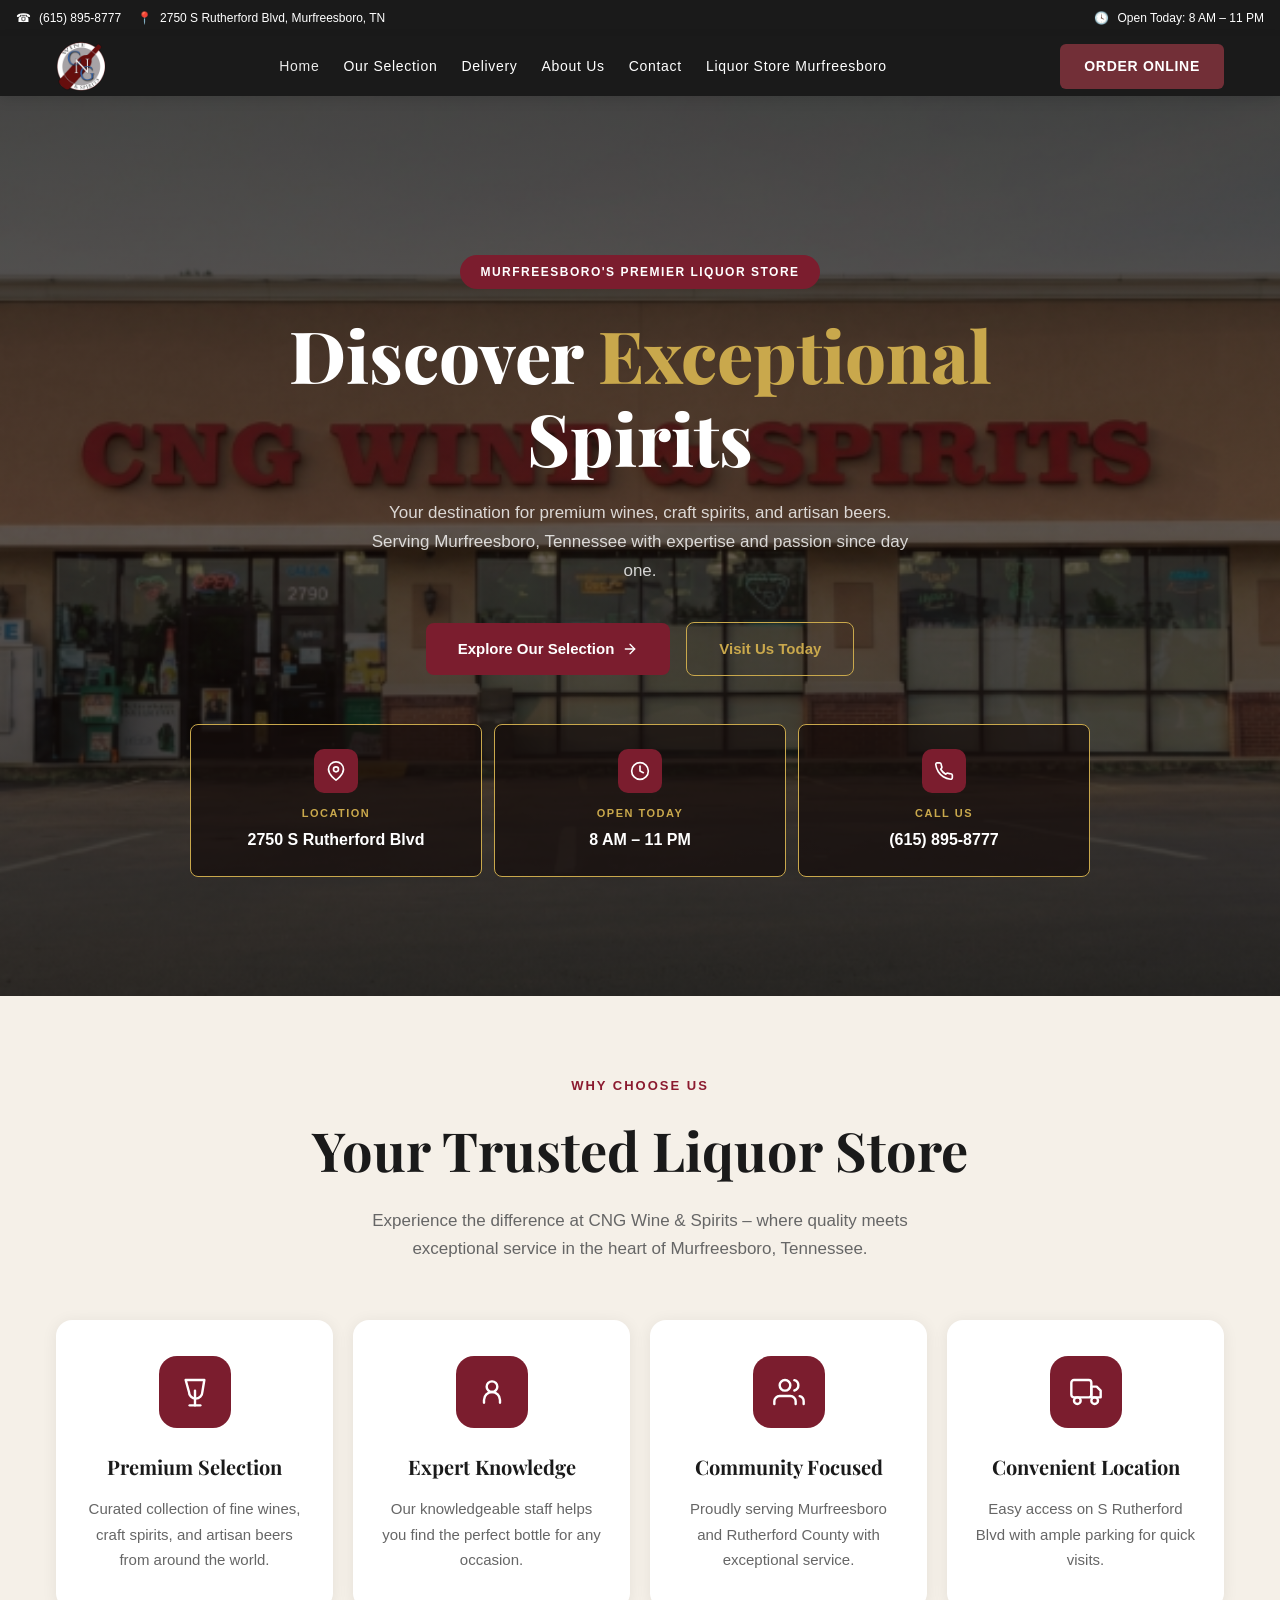
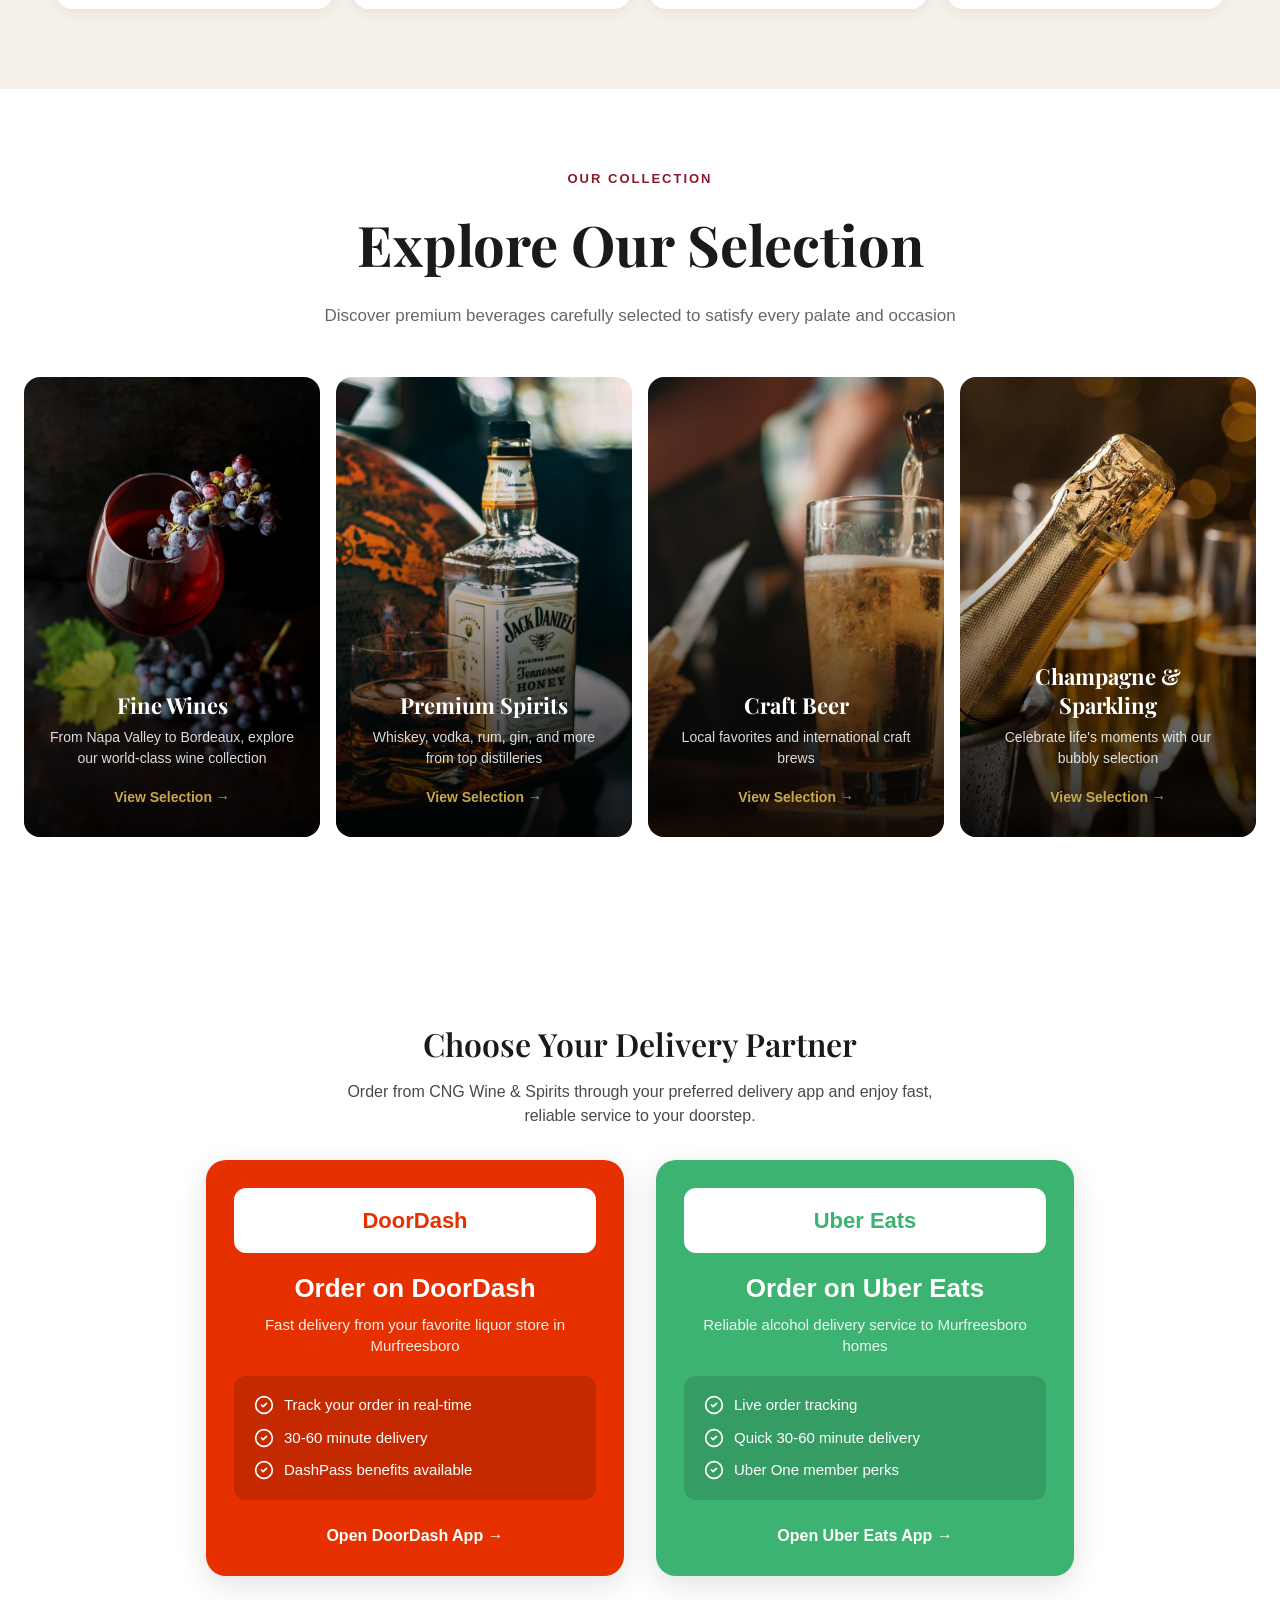
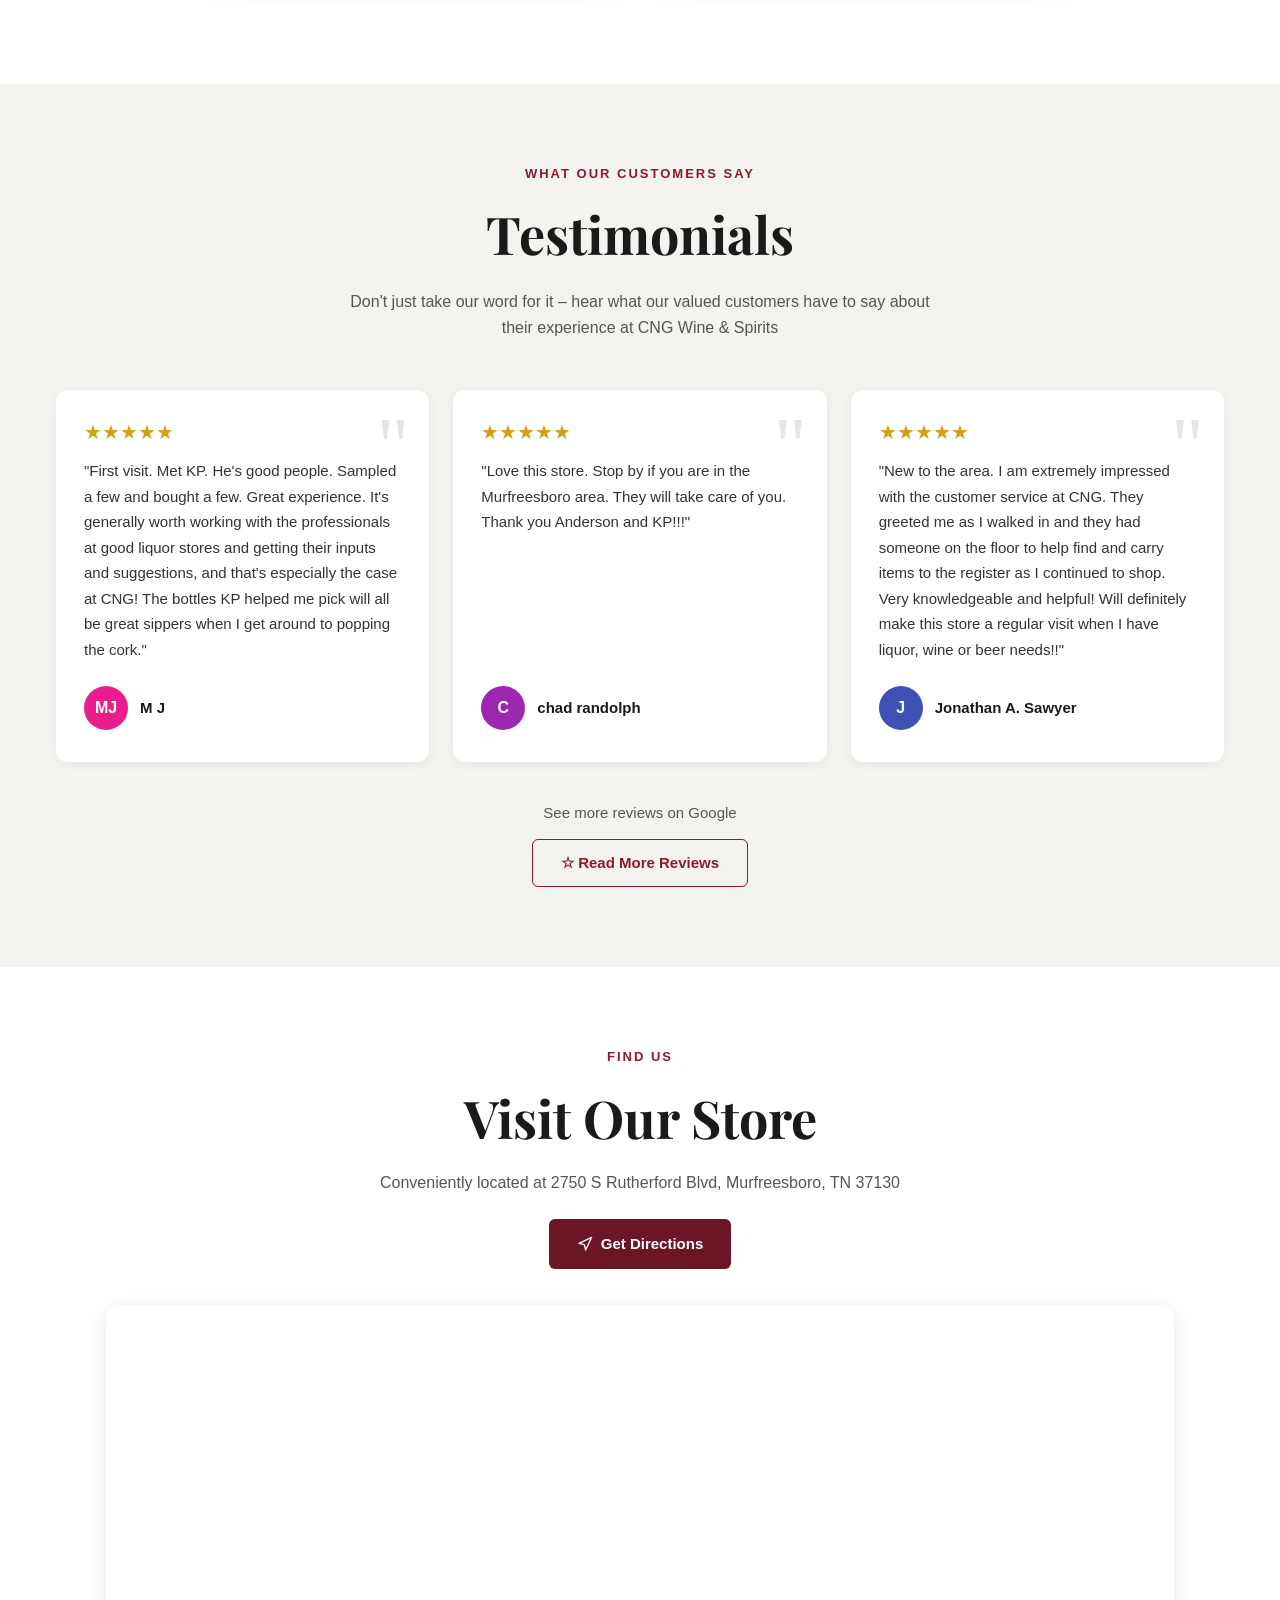
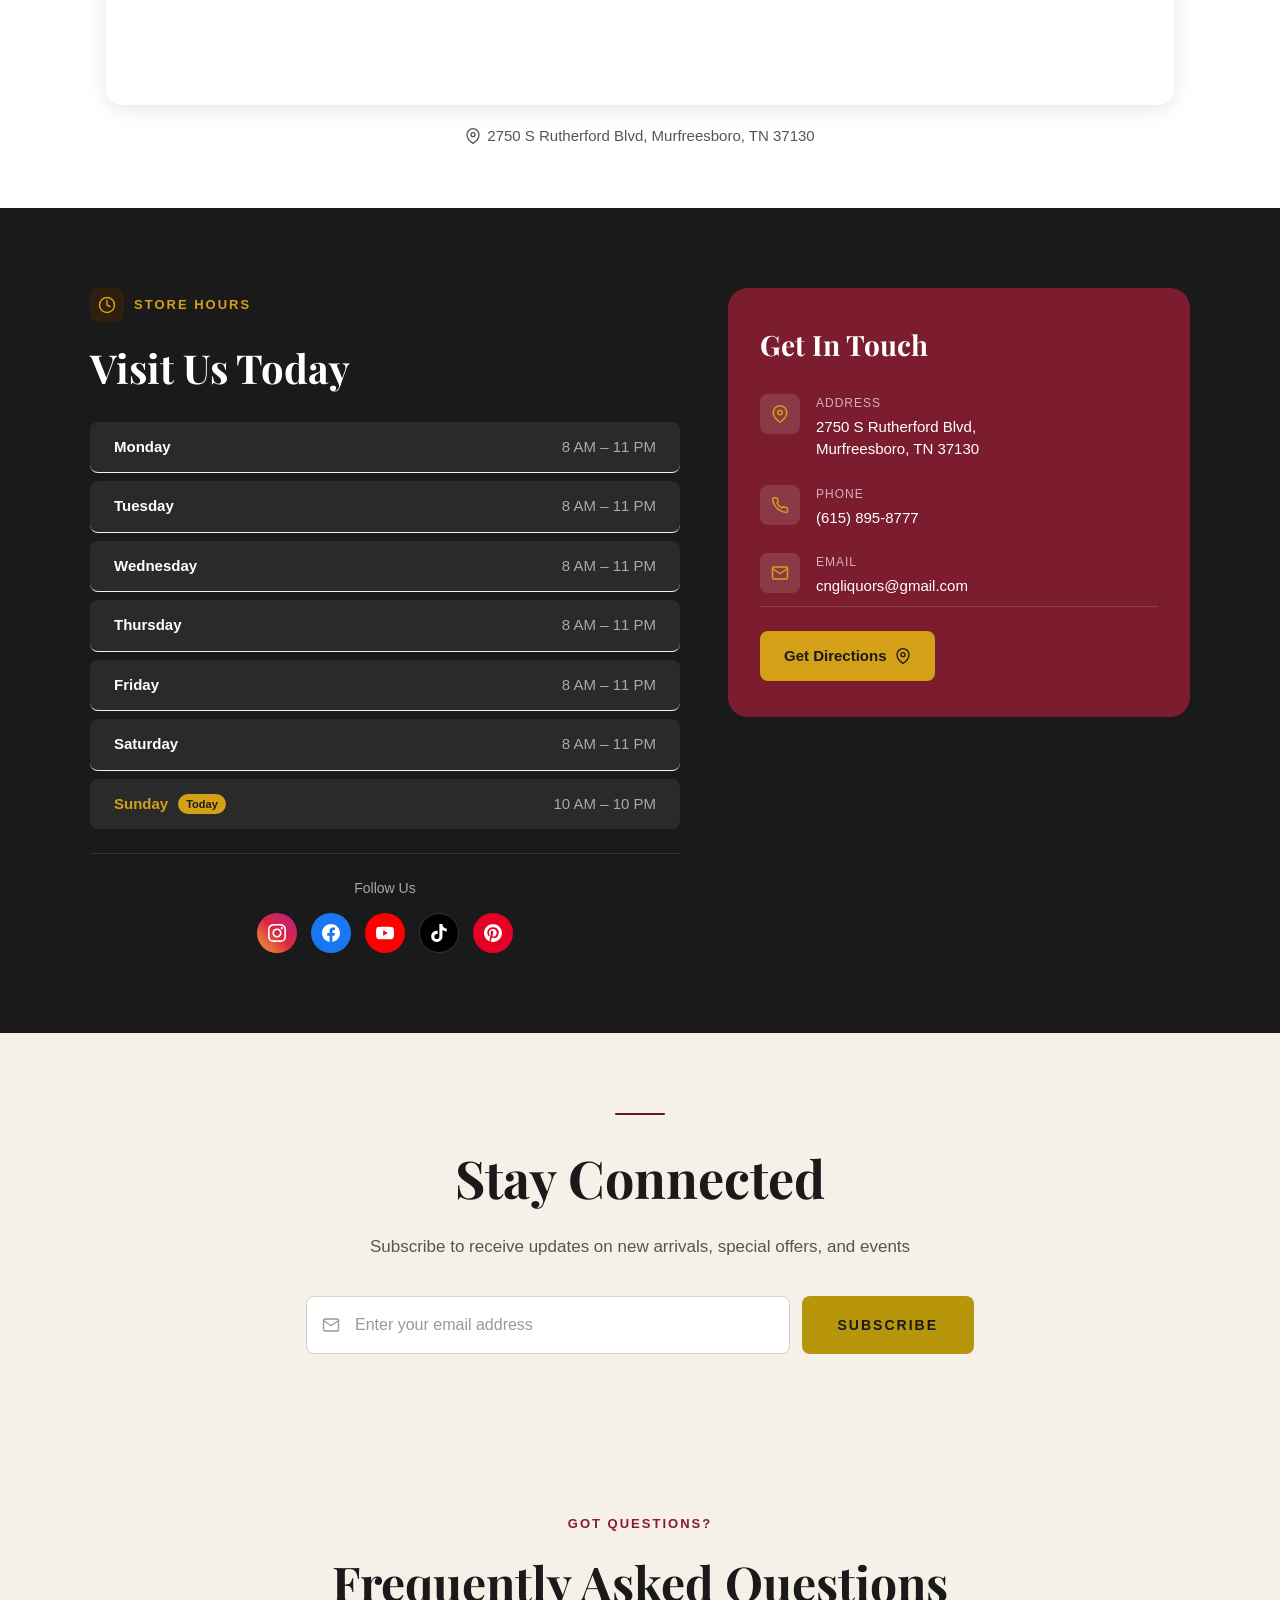
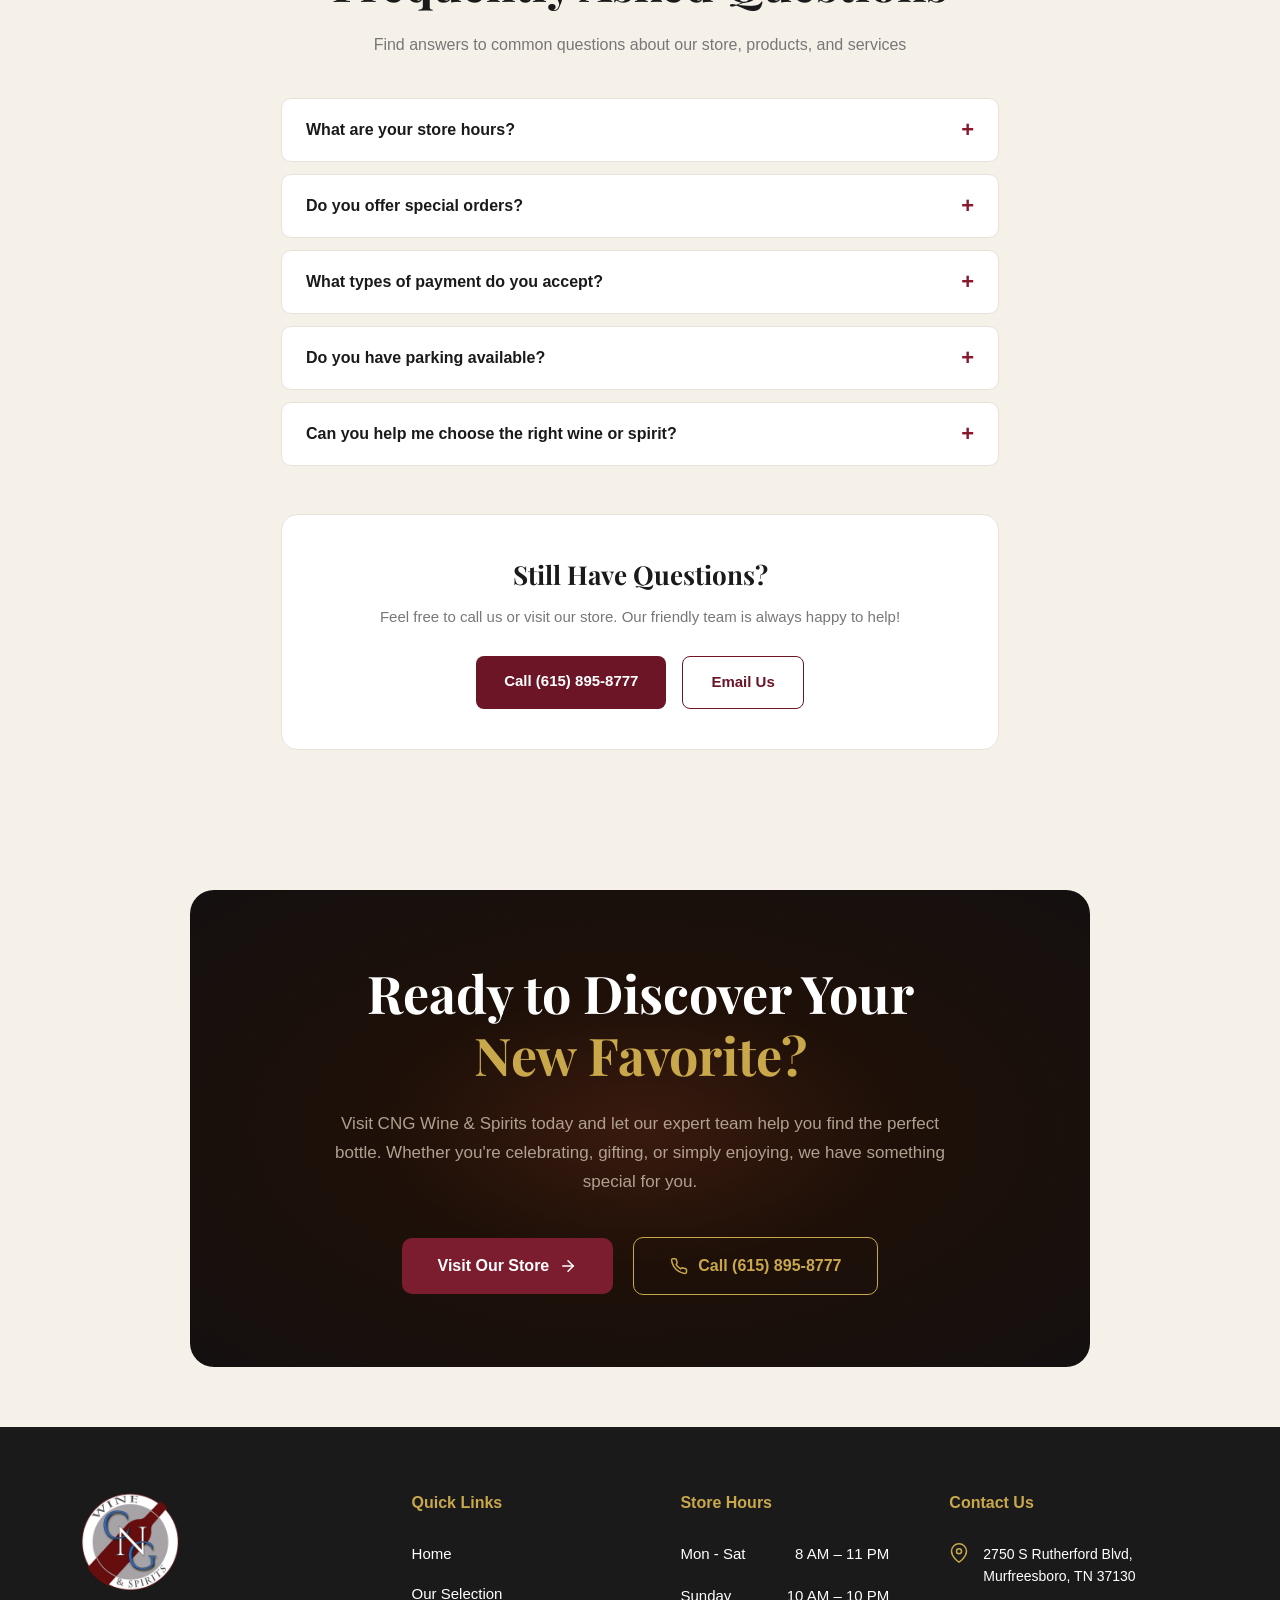
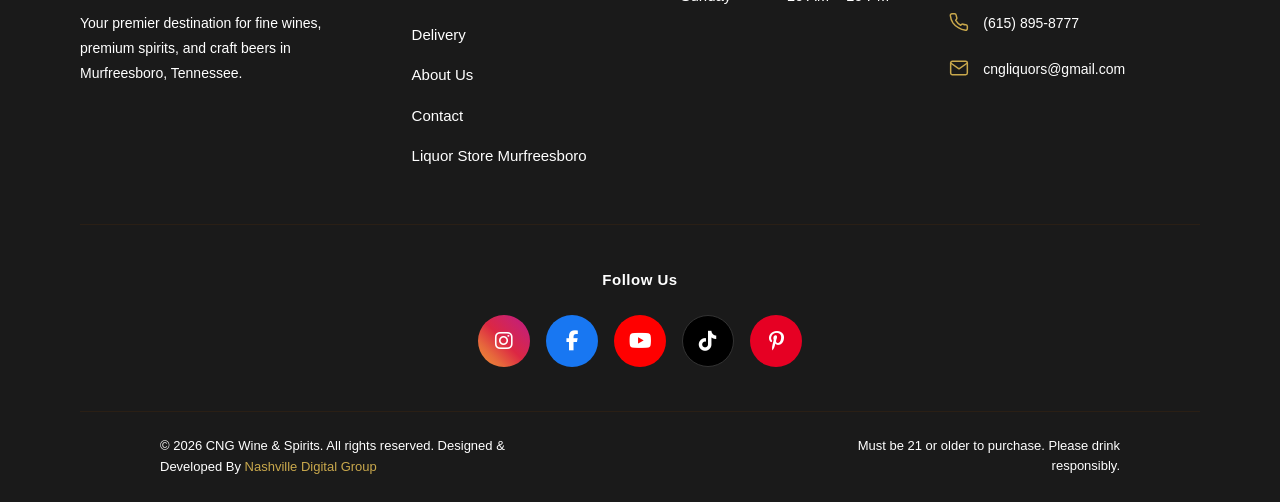
==== index.html @ b2764d5e "Initial commit: CNG Wine & Spirits website Made-with: Cursor" ====
<!DOCTYPE html>
<html lang="en">
<head>
  <meta charset="UTF-8">
  <meta name="viewport" content="width=device-width, initial-scale=1.0">
  <title>CNG Wine & Spirits | Liquor Store Murfreesboro, TN</title>
  <meta name="description" content="CNG Wine & Spirits — Murfreesboro's trusted liquor store. Discover fine wines, craft beers, and premium spirits. DoorDash & Uber Eats delivery. Visit us at 2750 S Rutherford Blvd.">
  <link rel="stylesheet" href="css/style.css">
  <link rel="icon" type="image/svg+xml" href="images/cnglogo.svg">
  <link rel="preconnect" href="https://fonts.googleapis.com">
  <link rel="preconnect" href="https://fonts.gstatic.com" crossorigin>
  <link href="https://fonts.googleapis.com/css2?family=Playfair+Display:wght@600;700&display=swap" rel="stylesheet">
  <link rel="stylesheet" href="https://cdnjs.cloudflare.com/ajax/libs/font-awesome/6.5.0/css/all.min.css"/>
</head>
<body>

  <!-- Top Bar -->
  <div class="top-bar">
    <div class="top-bar__left">
      <a href="tel:+16158958777" class="top-bar__contact">
        <span aria-hidden="true">&#9742;</span>
        <span>(615) 895-8777</span>
      </a>
      <a href="https://www.google.com/maps/dir//2750+S+Rutherford+Blvd,+Murfreesboro,+TN+37130" target="_blank" rel="noopener noreferrer" class="top-bar__contact">
        <span aria-hidden="true">&#128205;</span>
        <span>2750 S Rutherford Blvd, Murfreesboro, TN</span>
      </a>
    </div>
    <div class="top-bar__right">
      <span class="top-bar__hours"><span aria-hidden="true">&#128339;</span> Open Today: 8 AM – 11 PM</span>
    </div>
  </div>

  <!-- Header -->
  <header class="header">
    <div class="header__inner">
      <a href="index.html" class="header__logo">
        <img src="images/cnglogo.svg" alt="CNG Liquors" width="120" height="40">
      </a>

      <nav class="nav" aria-label="Main navigation">
        <a href="index.html" class="nav__link nav__link--active">Home</a>
        <a href="selection.html" class="nav__link">Our Selection</a>
        <a href="delivery.html" class="nav__link">Delivery</a>
        <a href="about.html" class="nav__link">About Us</a>
        <a href="contact.html" class="nav__link">Contact</a>
        <a href="liquor-store-murfreesboro.html" class="nav__link">Liquor Store Murfreesboro</a>
      </nav>

      <div class="header__actions">
        <a href="delivery.html" class="btn btn--primary">Order Online</a>
      </div>

      <button type="button" id="hamburger" class="hamburger" aria-controls="mobile-nav" aria-expanded="false" aria-label="Toggle navigation menu">
        <span class="hamburger__line"></span>
        <span class="hamburger__line"></span>
        <span class="hamburger__line"></span>
      </button>
    </div>

    <nav id="mobile-nav" class="mobile-nav" aria-label="Mobile navigation">
      <div class="nav">
        <a href="index.html" class="nav__link">Home</a>
        <a href="selection.html" class="nav__link">Our Selection</a>
        <a href="delivery.html" class="nav__link">Delivery</a>
        <a href="about.html" class="nav__link">About Us</a>
        <a href="contact.html" class="nav__link">Contact</a>
        <a href="liquor-store-murfreesboro.html" class="nav__link">Liquor Store Murfreesboro</a>
      </div>
      <div class="header__actions">
        <a href="delivery.html" class="btn btn--primary">Order Online</a>
      </div>
    </nav>
  </header>

  <main>
    <!-- Hero -->
    <section class="hero">
      <div class="hero-bg" aria-hidden="true"></div>
      <div class="hero-overlay" aria-hidden="true"></div>
      <div class="hero-inner">
        <div class="hero-content">
          <p class="hero-badge">MURFREESBORO'S PREMIER LIQUOR STORE</p>
          <h1 class="hero-title">Discover <span class="gold-text">Exceptional</span><br>Spirits</h1>
          <p class="hero-desc">Your destination for premium wines, craft spirits, and artisan beers. Serving Murfreesboro, Tennessee with expertise and passion since day one.</p>
          <div class="hero-btns">
            <a href="selection.html" class="hero-btn hero-btn--filled">
              <span>Explore Our Selection</span>
              <svg xmlns="http://www.w3.org/2000/svg" width="16" height="16" viewBox="0 0 24 24" fill="none" stroke="white" stroke-width="2" stroke-linecap="round" stroke-linejoin="round" aria-hidden="true"><line x1="5" y1="12" x2="19" y2="12"/><polyline points="12 5 19 12 12 19"/></svg>
            </a>
            <a href="#location" class="hero-btn hero-btn--outline">Visit Us Today</a>
          </div>
        </div>
        <div class="hero-cards">
          <a href="https://www.google.com/maps/dir//2750+S+Rutherford+Blvd,+Murfreesboro,+TN+37130" target="_blank" rel="noopener noreferrer" class="hero-card">
            <span class="hero-card-icon">
              <svg xmlns="http://www.w3.org/2000/svg" width="20" height="20" viewBox="0 0 24 24" fill="none" stroke="white" stroke-width="2" stroke-linecap="round" stroke-linejoin="round" aria-hidden="true"><path d="M21 10c0 7-9 13-9 13s-9-6-9-13a9 9 0 0 1 18 0z"/><circle cx="12" cy="10" r="3"/></svg>
            </span>
            <span class="hero-card-label">LOCATION</span>
            <span class="hero-card-value">2750 S Rutherford Blvd</span>
          </a>
          <div class="hero-card">
            <span class="hero-card-icon">
              <svg xmlns="http://www.w3.org/2000/svg" width="20" height="20" viewBox="0 0 24 24" fill="none" stroke="white" stroke-width="2" stroke-linecap="round" stroke-linejoin="round" aria-hidden="true"><circle cx="12" cy="12" r="10"/><polyline points="12 6 12 12 16 14"/></svg>
            </span>
            <span class="hero-card-label">OPEN TODAY</span>
            <span class="hero-card-value">8 AM – 11 PM</span>
          </div>
          <a href="tel:+16158958777" class="hero-card">
            <span class="hero-card-icon">
              <svg xmlns="http://www.w3.org/2000/svg" width="20" height="20" viewBox="0 0 24 24" fill="none" stroke="white" stroke-width="2" stroke-linecap="round" stroke-linejoin="round" aria-hidden="true"><path d="M22 16.92v3a2 2 0 0 1-2.18 2 19.79 19.79 0 0 1-8.63-3.07 19.5 19.5 0 0 1-6-6 19.79 19.79 0 0 1-3.07-8.67A2 2 0 0 1 3.6 2.18h3a2 2 0 0 1 2 1.72c.13.96.36 1.9.7 2.81a2 2 0 0 1-.45 2.11L8.09 9.91a16 16 0 0 0 6 6l.81-.81a2 2 0 0 1 2.11-.45c.91.34 1.85.57 2.81.7A2 2 0 0 1 22 16.92z"/></svg>
            </span>
            <span class="hero-card-label">CALL US</span>
            <span class="hero-card-value">(615) 895-8777</span>
          </a>
        </div>
      </div>
    </section>

    <!-- Why Choose Us -->
    <section class="why-choose-section">
      <div class="why-choose-section__inner">
        <p class="why-choose-section__eyebrow">WHY CHOOSE US</p>
        <h2 class="why-choose-section__title">Your Trusted Liquor Store</h2>
        <p class="why-choose-section__desc">Experience the difference at CNG Wine &amp; Spirits – where quality meets exceptional service in the heart of Murfreesboro, Tennessee.</p>
        <div class="why-choose-cards">
          <div class="why-choose-card">
            <span class="why-choose-card__icon">
              <svg xmlns="http://www.w3.org/2000/svg" width="32" height="32" viewBox="0 0 24 24" fill="none" stroke="white" stroke-width="1.8" stroke-linecap="round" stroke-linejoin="round" aria-hidden="true"><path d="M8 22h8"/><path d="M12 11v11"/><path d="M5 3h14l-1.5 9a5 5 0 0 1-10 0L5 3z"/></svg>
            </span>
            <h3 class="why-choose-card__title">Premium Selection</h3>
            <p class="why-choose-card__text">Curated collection of fine wines, craft spirits, and artisan beers from around the world.</p>
          </div>
          <div class="why-choose-card">
            <span class="why-choose-card__icon">
              <svg xmlns="http://www.w3.org/2000/svg" width="32" height="32" viewBox="0 0 24 24" fill="none" stroke="white" stroke-width="1.8" stroke-linecap="round" stroke-linejoin="round" aria-hidden="true"><circle cx="12" cy="8" r="4"/><path d="M6 20v-2a6 6 0 0 1 12 0v2"/></svg>
            </span>
            <h3 class="why-choose-card__title">Expert Knowledge</h3>
            <p class="why-choose-card__text">Our knowledgeable staff helps you find the perfect bottle for any occasion.</p>
          </div>
          <div class="why-choose-card">
            <span class="why-choose-card__icon">
              <svg xmlns="http://www.w3.org/2000/svg" width="32" height="32" viewBox="0 0 24 24" fill="none" stroke="white" stroke-width="1.8" stroke-linecap="round" stroke-linejoin="round" aria-hidden="true"><path d="M17 21v-2a4 4 0 0 0-4-4H5a4 4 0 0 0-4 4v2"/><circle cx="9" cy="7" r="4"/><path d="M23 21v-2a4 4 0 0 0-3-3.87"/><path d="M16 3.13a4 4 0 0 1 0 7.75"/></svg>
            </span>
            <h3 class="why-choose-card__title">Community Focused</h3>
            <p class="why-choose-card__text">Proudly serving Murfreesboro and Rutherford County with exceptional service.</p>
          </div>
          <div class="why-choose-card">
            <span class="why-choose-card__icon">
              <svg xmlns="http://www.w3.org/2000/svg" width="32" height="32" viewBox="0 0 24 24" fill="none" stroke="white" stroke-width="1.8" stroke-linecap="round" stroke-linejoin="round" aria-hidden="true"><rect x="1" y="3" width="15" height="13" rx="2"/><path d="M16 8h4l3 3v5h-7V8z"/><circle cx="5.5" cy="18.5" r="2.5"/><circle cx="18.5" cy="18.5" r="2.5"/></svg>
            </span>
            <h3 class="why-choose-card__title">Convenient Location</h3>
            <p class="why-choose-card__text">Easy access on S Rutherford Blvd with ample parking for quick visits.</p>
          </div>
        </div>
      </div>
    </section>

    <!-- Explore Our Selection -->
    <section class="collection-section">
      <div class="collection-section__inner">
        <p class="collection-section__eyebrow">OUR COLLECTION</p>
        <h2 class="collection-section__title">Explore Our Selection</h2>
        <p class="collection-section__desc">Discover premium beverages carefully selected to satisfy every palate and occasion</p>
        <div class="collection-grid">
          <a href="selection.html#wines" class="collection-card">
            <img src="image/wine-glass.jpg" alt="Fine Wines" width="600" height="460">
            <div class="collection-card__overlay"></div>
            <div class="collection-card__content">
              <h3 class="collection-card__title">Fine Wines</h3>
              <p class="collection-card__desc">From Napa Valley to Bordeaux, explore our world-class wine collection</p>
              <span class="collection-card__view-link">View Selection &rarr;</span>
            </div>
          </a>
          <a href="selection.html#spirits" class="collection-card">
            <img src="image/jd-tn-honey-bottle.jpg" alt="Premium Spirits" width="600" height="460">
            <div class="collection-card__overlay"></div>
            <div class="collection-card__content">
              <h3 class="collection-card__title">Premium Spirits</h3>
              <p class="collection-card__desc">Whiskey, vodka, rum, gin, and more from top distilleries</p>
              <span class="collection-card__view-link">View Selection &rarr;</span>
            </div>
          </a>
          <a href="selection.html#beers" class="collection-card">
            <img src="image/beer-glass.jpg" alt="Craft Beer" width="600" height="460">
            <div class="collection-card__overlay"></div>
            <div class="collection-card__content">
              <h3 class="collection-card__title">Craft Beer</h3>
              <p class="collection-card__desc">Local favorites and international craft brews</p>
              <span class="collection-card__view-link">View Selection &rarr;</span>
            </div>
          </a>
          <a href="selection.html#champagne" class="collection-card">
            <img src="image/Champange.png" alt="Champagne &amp; Sparkling" width="600" height="460">
            <div class="collection-card__overlay"></div>
            <div class="collection-card__content">
              <h3 class="collection-card__title">Champagne &amp; Sparkling</h3>
              <p class="collection-card__desc">Celebrate life's moments with our bubbly selection</p>
              <span class="collection-card__view-link">View Selection &rarr;</span>
            </div>
          </a>
        </div>
      </div>
    </section>

    <!-- Delivery: DoorDash + Uber Eats -->
    <section class="section section--white delivery-section">
      <div class="container text-center">
        <h2 class="section__title section__title--serif">Choose Your Delivery Partner</h2>
        <p class="section__intro">Order from CNG Wine &amp; Spirits through your preferred delivery app and enjoy fast, reliable service to your doorstep.</p>
        <div class="delivery-cards">
          <a href="https://www.doordash.com/en/convenience/store/cng-wine-%26-spirits-murfreesboro-2517144/?srsltid=AfmBOoox9ZN9lXNizvsnMre6B5M9URBWcrWl2oug4VZfDkiN8afxcBCJ" target="_blank" rel="noopener noreferrer" class="delivery-card delivery-card--doordash">
            <div class="delivery-card__logo-box">DoorDash</div>
            <h3 class="delivery-card__heading">Order on DoorDash</h3>
            <p class="delivery-card__description">Fast delivery from your favorite liquor store in Murfreesboro</p>
            <div class="delivery-card__features">
              <ul class="delivery-card__features-list">
                <li>
                  <svg class="delivery-card__check" xmlns="http://www.w3.org/2000/svg" width="20" height="20" viewBox="0 0 24 24" fill="none" stroke="white" stroke-width="2" stroke-linecap="round" stroke-linejoin="round" aria-hidden="true"><circle cx="12" cy="12" r="10"/><polyline points="9 12 11 14 15 10"/></svg>
                  <span>Track your order in real-time</span>
                </li>
                <li>
                  <svg class="delivery-card__check" xmlns="http://www.w3.org/2000/svg" width="20" height="20" viewBox="0 0 24 24" fill="none" stroke="white" stroke-width="2" stroke-linecap="round" stroke-linejoin="round" aria-hidden="true"><circle cx="12" cy="12" r="10"/><polyline points="9 12 11 14 15 10"/></svg>
                  <span>30-60 minute delivery</span>
                </li>
                <li>
                  <svg class="delivery-card__check" xmlns="http://www.w3.org/2000/svg" width="20" height="20" viewBox="0 0 24 24" fill="none" stroke="white" stroke-width="2" stroke-linecap="round" stroke-linejoin="round" aria-hidden="true"><circle cx="12" cy="12" r="10"/><polyline points="9 12 11 14 15 10"/></svg>
                  <span>DashPass benefits available</span>
                </li>
              </ul>
            </div>
            <span class="delivery-card__cta">Open DoorDash App &rarr;</span>
          </a>
          <a href="https://www.ubereats.com/store/cng-wine-%26-spirits/wZSMW6AQVoip9eW1_Kujyw?diningMode=DELIVERY&pl=[base64]" target="_blank" rel="noopener noreferrer" class="delivery-card delivery-card--ubereats">
            <div class="delivery-card__logo-box">Uber Eats</div>
            <h3 class="delivery-card__heading">Order on Uber Eats</h3>
            <p class="delivery-card__description">Reliable alcohol delivery service to Murfreesboro homes</p>
            <div class="delivery-card__features">
              <ul class="delivery-card__features-list">
                <li>
                  <svg class="delivery-card__check" xmlns="http://www.w3.org/2000/svg" width="20" height="20" viewBox="0 0 24 24" fill="none" stroke="white" stroke-width="2" stroke-linecap="round" stroke-linejoin="round" aria-hidden="true"><circle cx="12" cy="12" r="10"/><polyline points="9 12 11 14 15 10"/></svg>
                  <span>Live order tracking</span>
                </li>
                <li>
                  <svg class="delivery-card__check" xmlns="http://www.w3.org/2000/svg" width="20" height="20" viewBox="0 0 24 24" fill="none" stroke="white" stroke-width="2" stroke-linecap="round" stroke-linejoin="round" aria-hidden="true"><circle cx="12" cy="12" r="10"/><polyline points="9 12 11 14 15 10"/></svg>
                  <span>Quick 30-60 minute delivery</span>
                </li>
                <li>
                  <svg class="delivery-card__check" xmlns="http://www.w3.org/2000/svg" width="20" height="20" viewBox="0 0 24 24" fill="none" stroke="white" stroke-width="2" stroke-linecap="round" stroke-linejoin="round" aria-hidden="true"><circle cx="12" cy="12" r="10"/><polyline points="9 12 11 14 15 10"/></svg>
                  <span>Uber One member perks</span>
                </li>
              </ul>
            </div>
            <span class="delivery-card__cta">Open Uber Eats App &rarr;</span>
          </a>
        </div>
      </div>
    </section>

    <!-- Testimonials -->
    <section class="testimonials-section">
      <div class="testimonials-section__inner">
        <p class="testimonials-section__eyebrow">WHAT OUR CUSTOMERS SAY</p>
        <h2 class="testimonials-section__title">Testimonials</h2>
        <p class="testimonials-section__subheading">Don't just take our word for it – hear what our valued customers have to say about their experience at CNG Wine &amp; Spirits</p>
        <div class="testimonials-grid">
          <article class="testimonial-card">
            <div class="testimonial-card__stars" aria-label="5 stars">★★★★★</div>
            <span class="testimonial-card__quote-mark" aria-hidden="true">"</span>
            <p class="testimonial-card__quote">"First visit. Met KP. He's good people. Sampled a few and bought a few. Great experience. It's generally worth working with the professionals at good liquor stores and getting their inputs and suggestions, and that's especially the case at CNG! The bottles KP helped me pick will all be great sippers when I get around to popping the cork."</p>
            <div class="testimonial-card__author">
              <div class="testimonial-card__avatar testimonial-card__avatar--pink" aria-hidden="true">MJ</div>
              <span class="testimonial-card__name">M J</span>
            </div>
          </article>
          <article class="testimonial-card">
            <div class="testimonial-card__stars" aria-label="5 stars">★★★★★</div>
            <span class="testimonial-card__quote-mark" aria-hidden="true">"</span>
            <p class="testimonial-card__quote">"Love this store. Stop by if you are in the Murfreesboro area. They will take care of you. Thank you Anderson and KP!!!"</p>
            <div class="testimonial-card__author">
              <div class="testimonial-card__avatar testimonial-card__avatar--purple" aria-hidden="true">C</div>
              <span class="testimonial-card__name">chad randolph</span>
            </div>
          </article>
          <article class="testimonial-card">
            <div class="testimonial-card__stars" aria-label="5 stars">★★★★★</div>
            <span class="testimonial-card__quote-mark" aria-hidden="true">"</span>
            <p class="testimonial-card__quote">"New to the area. I am extremely impressed with the customer service at CNG. They greeted me as I walked in and they had someone on the floor to help find and carry items to the register as I continued to shop. Very knowledgeable and helpful! Will definitely make this store a regular visit when I have liquor, wine or beer needs!!"</p>
            <div class="testimonial-card__author">
              <div class="testimonial-card__avatar testimonial-card__avatar--indigo" aria-hidden="true">J</div>
              <span class="testimonial-card__name">Jonathan A. Sawyer</span>
            </div>
          </article>
        </div>
        <p class="testimonials-section__cta-text">See more reviews on Google</p>
        <a href="https://www.google.com/maps/search/CNG+Wine+%26+Spirits+Murfreesboro" target="_blank" rel="noopener noreferrer" class="testimonials-section__btn">☆ Read More Reviews</a>
      </div>
    </section>

    <!-- Visit Our Store (Map + Address) -->
    <section class="visit-store-section">
      <div class="visit-store-section__inner">
        <p class="visit-store-section__eyebrow">FIND US</p>
        <h2 class="visit-store-section__title">Visit Our Store</h2>
        <p class="visit-store-section__address-desc">Conveniently located at 2750 S Rutherford Blvd, Murfreesboro, TN 37130</p>
        <a href="https://www.google.com/maps/dir/?api=1&destination=2750+S+Rutherford+Blvd,+Murfreesboro,+TN+37130" target="_blank" rel="noopener noreferrer" class="visit-store-section__btn">
          <svg xmlns="http://www.w3.org/2000/svg" width="16" height="16" viewBox="0 0 24 24" fill="none" stroke="white" stroke-width="2" stroke-linecap="round" stroke-linejoin="round" aria-hidden="true"><polygon points="3 11 22 2 13 21 11 13 3 11"/></svg>
          Get Directions
        </a>
        <div class="visit-store-section__map-wrap">
          <iframe
            src="https://www.google.com/maps?q=2750+S+Rutherford+Blvd,+Murfreesboro,+TN+37130&output=embed"
            width="100%"
            height="400"
            style="border:0;"
            allowfullscreen=""
            loading="lazy"
            referrerpolicy="no-referrer-when-downgrade"
            title="CNG Wine &amp; Spirits location map">
          </iframe>
        </div>
        <p class="visit-store-section__address-line">
          <svg class="visit-store-section__pin" xmlns="http://www.w3.org/2000/svg" width="16" height="16" viewBox="0 0 24 24" fill="none" stroke="currentColor" stroke-width="2" stroke-linecap="round" stroke-linejoin="round" aria-hidden="true"><path d="M21 10c0 7-9 13-9 13s-9-6-9-13a9 9 0 0 1 18 0z"/><circle cx="12" cy="10" r="3"/></svg>
          2750 S Rutherford Blvd, Murfreesboro, TN 37130
        </p>
      </div>
    </section>

    <!-- Store Hours & Get In Touch -->
    <section class="store-hours-contact">
      <div class="store-hours-contact__inner">
        <div class="store-hours-contact__left">
          <div class="store-hours-contact__eyebrow">
            <span class="store-hours-contact__eyebrow-icon">
              <svg xmlns="http://www.w3.org/2000/svg" width="18" height="18" viewBox="0 0 24 24" fill="none" stroke="#D4A017" stroke-width="2" stroke-linecap="round" stroke-linejoin="round" aria-hidden="true"><circle cx="12" cy="12" r="10"/><polyline points="12 6 12 12 16 14"/></svg>
            </span>
            <span class="store-hours-contact__eyebrow-text">STORE HOURS</span>
          </div>
          <h2 class="store-hours-contact__title">Visit Us Today</h2>
          <div class="store-hours-contact__hours">
            <div class="hours-row" data-day="Monday">
              <span class="day-name"><span class="day-label">Monday</span><span class="today-badge">Today</span></span>
              <span class="hours-text">8 AM – 11 PM</span>
            </div>
            <div class="hours-row" data-day="Tuesday">
              <span class="day-name"><span class="day-label">Tuesday</span><span class="today-badge">Today</span></span>
              <span class="hours-text">8 AM – 11 PM</span>
            </div>
            <div class="hours-row" data-day="Wednesday">
              <span class="day-name"><span class="day-label">Wednesday</span><span class="today-badge">Today</span></span>
              <span class="hours-text">8 AM – 11 PM</span>
            </div>
            <div class="hours-row" data-day="Thursday">
              <span class="day-name"><span class="day-label">Thursday</span><span class="today-badge">Today</span></span>
              <span class="hours-text">8 AM – 11 PM</span>
            </div>
            <div class="hours-row" data-day="Friday">
              <span class="day-name"><span class="day-label">Friday</span><span class="today-badge">Today</span></span>
              <span class="hours-text">8 AM – 11 PM</span>
            </div>
            <div class="hours-row" data-day="Saturday">
              <span class="day-name"><span class="day-label">Saturday</span><span class="today-badge">Today</span></span>
              <span class="hours-text">8 AM – 11 PM</span>
            </div>
            <div class="hours-row" data-day="Sunday">
              <span class="day-name"><span class="day-label">Sunday</span><span class="today-badge">Today</span></span>
              <span class="hours-text">10 AM – 10 PM</span>
            </div>
          </div>
          <hr class="store-hours-contact__divider">
          <p class="store-hours-contact__follow">Follow Us</p>
          <div class="store-hours-contact__social">
            <a href="https://www.instagram.com/cngliquor/" target="_blank" rel="noopener noreferrer" class="store-hours-contact__social-btn store-hours-contact__social-btn--instagram" aria-label="Instagram">
              <svg xmlns="http://www.w3.org/2000/svg" width="18" height="18" viewBox="0 0 24 24" fill="currentColor" aria-hidden="true"><path d="M12 2.163c3.204 0 3.584.012 4.85.07 3.252.148 4.771 1.691 4.919 4.919.058 1.265.069 1.645.069 4.849 0 3.205-.012 3.584-.069 4.849-.149 3.225-1.664 4.771-4.919 4.919-1.266.058-1.644.07-4.85.07-3.204 0-3.584-.012-4.849-.07-3.26-.149-4.771-1.699-4.919-4.92-.058-1.265-.07-1.644-.07-4.849 0-3.204.013-3.583.07-4.849.149-3.227 1.664-4.771 4.919-4.919 1.266-.057 1.645-.069 4.849-.069zm0-2.163c-3.259 0-3.667.014-4.947.072-4.358.2-6.78 2.618-6.98 6.98-.059 1.281-.073 1.689-.073 4.948 0 3.259.014 3.668.072 4.948.2 4.358 2.618 6.78 6.98 6.98 1.281.058 1.689.072 4.948.072 3.259 0 3.668-.014 4.948-.072 4.354-.2 6.782-2.618 6.979-6.98.059-1.28.073-1.689.073-4.948 0-3.259-.014-3.667-.072-4.947-.196-4.354-2.617-6.78-6.979-6.98-1.281-.059-1.69-.073-4.949-.073zm0 5.838c-3.403 0-6.162 2.759-6.162 6.162s2.759 6.163 6.162 6.163 6.162-2.759 6.162-6.163c0-3.403-2.759-6.162-6.162-6.162zm0 10.162c-2.209 0-4-1.79-4-4 0-2.209 1.791-4 4-4s4 1.791 4 4c0 2.21-1.791 4-4 4zm6.406-11.845c-.796 0-1.441.645-1.441 1.44s.645 1.44 1.441 1.44c.795 0 1.439-.645 1.439-1.44s-.644-1.44-1.439-1.44z"/></svg>
            </a>
            <a href="https://www.facebook.com/CNGLIQUOR" target="_blank" rel="noopener noreferrer" class="store-hours-contact__social-btn store-hours-contact__social-btn--facebook" aria-label="Facebook">
              <svg xmlns="http://www.w3.org/2000/svg" width="18" height="18" viewBox="0 0 24 24" fill="currentColor" aria-hidden="true"><path d="M24 12.073c0-6.627-5.373-12-12-12s-12 5.373-12 12c0 5.99 4.388 10.954 10.125 11.854v-8.385H7.078v-3.47h3.047V9.43c0-3.007 1.792-4.669 4.533-4.669 1.312 0 2.686.235 2.686.235v2.953H15.83c-1.491 0-1.956.925-1.956 1.874v2.25h3.328l-.532 3.47h-2.796v8.385C19.612 23.027 24 18.062 24 12.073z"/></svg>
            </a>
            <a href="https://www.youtube.com/@CNGWineandSpirits" target="_blank" rel="noopener noreferrer" class="store-hours-contact__social-btn store-hours-contact__social-btn--youtube" aria-label="YouTube">
              <svg xmlns="http://www.w3.org/2000/svg" width="18" height="18" viewBox="0 0 24 24" fill="currentColor" aria-hidden="true"><path d="M23.498 6.186a3.016 3.016 0 0 0-2.122-2.136C19.505 3.545 12 3.545 12 3.545s-7.505 0-9.377.505A3.017 3.017 0 0 0 .502 6.186C0 8.07 0 12 0 12s0 3.93.502 5.814a3.016 3.016 0 0 0 2.122 2.136c1.871.505 9.376.505 9.376.505s7.505 0 9.377-.505a3.015 3.015 0 0 0 2.122-2.136C24 15.93 24 12 24 12s0-3.93-.502-5.814zM9.545 15.568V8.432L15.818 12l-6.273 3.568z"/></svg>
            </a>
            <a href="https://www.tiktok.com/@cngwinespirits" target="_blank" rel="noopener noreferrer" class="store-hours-contact__social-btn store-hours-contact__social-btn--tiktok" aria-label="TikTok">
              <svg xmlns="http://www.w3.org/2000/svg" width="18" height="18" viewBox="0 0 24 24" fill="currentColor" aria-hidden="true"><path d="M12.525.02c1.31-.02 2.61-.01 3.91-.02.08 1.53.63 3.09 1.75 4.17 1.12 1.11 2.7 1.62 4.24 1.79v4.03c-1.44-.05-2.89-.35-4.2-.97-.57-.26-1.1-.59-1.62-.93-.01 2.92.01 5.84-.02 8.75-.08 1.4-.54 2.79-1.35 3.94-1.31 1.92-3.58 3.17-5.91 3.21-1.43.08-2.86-.31-4.08-1.03-2.02-1.19-3.44-3.37-3.65-5.71-.02-.5-.03-1-.01-1.49.18-1.9 1.12-3.72 2.58-4.96 1.66-1.44 3.98-2.13 6.15-1.72.02 1.48-.04 2.96-.04 4.44-.99-.32-2.15-.23-3.02.37-.63.41-1.11 1.04-1.36 1.75-.21.51-.15 1.07-.14 1.61.24 1.64 1.82 3.02 3.5 2.87 1.12-.01 2.19-.66 2.77-1.61.19-.33.4-.67.41-1.06.1-1.79.06-3.57.07-5.36.01-4.03-.01-8.05.02-12.07z"/></svg>
            </a>
            <a href="https://www.pinterest.com/cngliquors" target="_blank" rel="noopener noreferrer" class="store-hours-contact__social-btn store-hours-contact__social-btn--pinterest" aria-label="Pinterest">
              <svg xmlns="http://www.w3.org/2000/svg" width="18" height="18" viewBox="0 0 24 24" fill="currentColor" aria-hidden="true"><path d="M12.017 0C5.396 0 .029 5.367.029 11.987c0 5.079 3.158 9.417 7.618 11.162-.105-.949-.199-2.403.041-3.439.219-.937 1.406-5.957 1.406-5.957s-.359-.72-.359-1.781c0-1.663.967-2.911 2.168-2.911 1.024 0 1.518.769 1.518 1.688 0 1.029-.653 2.567-.992 3.992-.285 1.193.6 2.165 1.775 2.165 2.128 0 3.768-2.245 3.768-5.487 0-2.861-2.063-4.869-5.008-4.869-3.41 0-5.409 2.562-5.409 5.199 0 1.033.394 2.143.889 2.741.099.12.112.225.085.345-.09.375-.293 1.199-.334 1.363-.053.225-.172.271-.401.165-1.495-.69-2.433-2.878-2.433-4.646 0-3.776 2.748-7.252 7.92-7.252 4.158 0 7.392 2.967 7.392 6.923 0 4.135-2.607 7.462-6.233 7.462-1.214 0-2.354-.629-2.758-1.379l-.749 2.848c-.269 1.045-1.004 2.352-1.498 3.146 1.123.345 2.306.535 3.55.535 6.607 0 11.985-5.365 11.985-11.987C23.97 5.39 18.592.026 11.985.026L12.017 0z"/></svg>
            </a>
          </div>
        </div>
        <div class="store-hours-contact__right">
          <div class="store-hours-contact__card">
            <h2 class="store-hours-contact__card-title">Get In Touch</h2>
            <div class="store-hours-contact__item">
              <span class="store-hours-contact__item-icon">
                <svg xmlns="http://www.w3.org/2000/svg" width="18" height="18" viewBox="0 0 24 24" fill="none" stroke="#D4A017" stroke-width="2" stroke-linecap="round" stroke-linejoin="round" aria-hidden="true"><path d="M21 10c0 7-9 13-9 13s-9-6-9-13a9 9 0 0 1 18 0z"/><circle cx="12" cy="10" r="3"/></svg>
              </span>
              <div>
                <p class="store-hours-contact__item-label">Address</p>
                <p class="store-hours-contact__item-value">2750 S Rutherford Blvd,<br>Murfreesboro, TN 37130</p>
              </div>
            </div>
            <div class="store-hours-contact__item">
              <span class="store-hours-contact__item-icon">
                <svg xmlns="http://www.w3.org/2000/svg" width="18" height="18" viewBox="0 0 24 24" fill="none" stroke="#D4A017" stroke-width="2" stroke-linecap="round" stroke-linejoin="round" aria-hidden="true"><path d="M22 16.92v3a2 2 0 0 1-2.18 2 19.79 19.79 0 0 1-8.63-3.07 19.5 19.5 0 0 1-6-6 19.79 19.79 0 0 1-3.07-8.67A2 2 0 0 1 3.6 2.18h3a2 2 0 0 1 2 1.72c.13.96.36 1.9.7 2.81a2 2 0 0 1-.45 2.11L8.09 9.91a16 16 0 0 0 6 6l.81-.81a2 2 0 0 1 2.11-.45c.91.34 1.85.57 2.81.7A2 2 0 0 1 22 16.92z"/></svg>
              </span>
              <div>
                <p class="store-hours-contact__item-label">Phone</p>
                <p class="store-hours-contact__item-value"><a href="tel:+16158958777">(615) 895-8777</a></p>
              </div>
            </div>
            <div class="store-hours-contact__item">
              <span class="store-hours-contact__item-icon">
                <svg xmlns="http://www.w3.org/2000/svg" width="18" height="18" viewBox="0 0 24 24" fill="none" stroke="#D4A017" stroke-width="2" stroke-linecap="round" stroke-linejoin="round" aria-hidden="true"><path d="M4 4h16c1.1 0 2 .9 2 2v12c0 1.1-.9 2-2 2H4c-1.1 0-2-.9-2-2V6c0-1.1.9-2 2-2z"/><polyline points="22,6 12,13 2,6"/></svg>
              </span>
              <div>
                <p class="store-hours-contact__item-label">Email</p>
                <p class="store-hours-contact__item-value"><a href="mailto:cngliquors@gmail.com">cngliquors@gmail.com</a></p>
              </div>
            </div>
            <hr class="store-hours-contact__card-divider">
            <a href="https://www.google.com/maps/dir/?api=1&destination=2750+S+Rutherford+Blvd,+Murfreesboro,+TN+37130" target="_blank" rel="noopener noreferrer" class="store-hours-contact__card-btn">
              Get Directions
              <svg xmlns="http://www.w3.org/2000/svg" width="16" height="16" viewBox="0 0 24 24" fill="none" stroke="#1a1a1a" stroke-width="2" stroke-linecap="round" stroke-linejoin="round" aria-hidden="true"><path d="M21 10c0 7-9 13-9 13s-9-6-9-13a9 9 0 0 1 18 0z"/><circle cx="12" cy="10" r="3"/></svg>
            </a>
          </div>
        </div>
      </div>
      <script>
        (function() {
          var days = ['Sunday','Monday','Tuesday','Wednesday','Thursday','Friday','Saturday'];
          var today = days[new Date().getDay()];
          document.querySelectorAll('.hours-row').forEach(function(row) {
            if (row.dataset.day === today) {
              row.classList.add('is-today');
            }
          });
        })();
      </script>
    </section>

    <!-- Stay Connected (Newsletter) -->
    <section class="stay-connected">
      <div class="stay-connected__inner">
        <span class="stay-connected__divider" aria-hidden="true"></span>
        <h2 class="stay-connected__title">Stay Connected</h2>
        <p class="stay-connected__desc">Subscribe to receive updates on new arrivals, special offers, and events</p>
        <form class="stay-connected__form subscribe-form" action="#" method="post" aria-label="Newsletter signup">
          <div class="stay-connected__input-wrapper">
            <svg class="stay-connected__input-icon" xmlns="http://www.w3.org/2000/svg" width="18" height="18" viewBox="0 0 24 24" fill="none" stroke="currentColor" stroke-width="1.8" stroke-linecap="round" stroke-linejoin="round" aria-hidden="true"><path d="M4 4h16c1.1 0 2 .9 2 2v12c0 1.1-.9 2-2 2H4c-1.1 0-2-.9-2-2V6c0-1.1.9-2 2-2z"/><polyline points="22,6 12,13 2,6"/></svg>
            <label for="stay-connected-email" class="sr-only">Email address</label>
            <input type="email" id="stay-connected-email" name="email" class="stay-connected__input" placeholder="Enter your email address" required>
          </div>
          <button type="submit" class="stay-connected__btn">SUBSCRIBE</button>
        </form>
      </div>
      <script>
        (function() {
          var form = document.querySelector('.subscribe-form');
          if (form) {
            form.addEventListener('submit', function(e) {
              e.preventDefault();
              var email = this.querySelector('input[type="email"]').value;
              if (email) {
                alert('Thank you for subscribing!');
                this.reset();
              }
            });
          }
        })();
      </script>
    </section>

    <!-- FAQ Accordion -->
    <!-- Frequently Asked Questions -->
    <section class="faq-section">
      <div class="faq-section__inner">
        <p class="faq-section__eyebrow">GOT QUESTIONS?</p>
        <h2 class="faq-section__title">Frequently Asked Questions</h2>
        <p class="faq-section__desc">Find answers to common questions about our store, products, and services</p>
        <div class="faq-accordion">
          <div class="faq-item">
            <button type="button" class="faq-question" aria-expanded="false" aria-controls="faq-a1" id="faq-q1">
              <span>What are your store hours?</span>
              <span class="faq-icon" aria-hidden="true">+</span>
            </button>
            <div class="faq-answer" id="faq-a1" role="region" aria-labelledby="faq-q1">
              <p>We're open Monday through Saturday from 8 AM to 11 PM, and Sunday from 10 AM to 10 PM. We're here to serve you 7 days a week!</p>
            </div>
          </div>
          <div class="faq-item">
            <button type="button" class="faq-question" aria-expanded="false" aria-controls="faq-a2" id="faq-q2">
              <span>Do you offer special orders?</span>
              <span class="faq-icon" aria-hidden="true">+</span>
            </button>
            <div class="faq-answer" id="faq-a2" role="region" aria-labelledby="faq-q2">
              <p>Yes! If you're looking for a specific bottle that we don't currently have in stock, we'd be happy to place a special order for you. Just ask one of our staff members in-store or give us a call at (615) 895-8777.</p>
            </div>
          </div>
          <div class="faq-item">
            <button type="button" class="faq-question" aria-expanded="false" aria-controls="faq-a3" id="faq-q3">
              <span>What types of payment do you accept?</span>
              <span class="faq-icon" aria-hidden="true">+</span>
            </button>
            <div class="faq-answer" id="faq-a3" role="region" aria-labelledby="faq-q3">
              <p>We accept all major credit cards, debit cards, and cash. We want to make your shopping experience as convenient as possible.</p>
            </div>
          </div>
          <div class="faq-item">
            <button type="button" class="faq-question" aria-expanded="false" aria-controls="faq-a4" id="faq-q4">
              <span>Do you have parking available?</span>
              <span class="faq-icon" aria-hidden="true">+</span>
            </button>
            <div class="faq-answer" id="faq-a4" role="region" aria-labelledby="faq-q4">
              <p>Yes, we have ample free parking right in front of our store at 2750 S Rutherford Blvd. Easy access and convenient parking for all our customers.</p>
            </div>
          </div>
          <div class="faq-item">
            <button type="button" class="faq-question" aria-expanded="false" aria-controls="faq-a5" id="faq-q5">
              <span>Can you help me choose the right wine or spirit?</span>
              <span class="faq-icon" aria-hidden="true">+</span>
            </button>
            <div class="faq-answer" id="faq-a5" role="region" aria-labelledby="faq-q5">
              <p>Absolutely! Our knowledgeable staff is always ready to help you find the perfect bottle for any occasion. Whether you're looking for a gift, planning a dinner party, or just exploring new flavors, we're here to guide you.</p>
            </div>
          </div>
        </div>
        <div class="faq-section__contact-box">
          <h3 class="faq-section__contact-title">Still Have Questions?</h3>
          <p class="faq-section__contact-desc">Feel free to call us or visit our store. Our friendly team is always happy to help!</p>
          <div class="faq-section__contact-btns">
            <a href="tel:+16158958777" class="faq-section__btn faq-section__btn--filled">Call (615) 895-8777</a>
            <a href="mailto:cngliquors@gmail.com" class="faq-section__btn faq-section__btn--outline">Email Us</a>
          </div>
        </div>
      </div>
      <script>
        (function() {
          document.querySelectorAll('.faq-question').forEach(function(question) {
            question.addEventListener('click', function() {
              var item = this.closest('.faq-item');
              var answer = item.querySelector('.faq-answer');
              var icon = item.querySelector('.faq-icon');
              var isOpen = item.classList.contains('is-open');
              document.querySelectorAll('.faq-item').forEach(function(el) {
                el.classList.remove('is-open');
                var a = el.querySelector('.faq-answer');
                var i = el.querySelector('.faq-icon');
                if (a) a.style.maxHeight = null;
                if (i) i.style.transform = 'rotate(0deg)';
              });
              if (!isOpen) {
                item.classList.add('is-open');
                if (answer) answer.style.maxHeight = answer.scrollHeight + 'px';
                if (icon) icon.style.transform = 'rotate(45deg)';
              }
            });
          });
        })();
      </script>
    </section>

    <!-- Final CTA: Ready to Discover Your New Favorite? -->
    <section class="cta-banner">
      <div class="cta-banner__card">
        <h2 class="cta-banner__title">Ready to Discover Your<br><span class="gold-text">New Favorite?</span></h2>
        <p class="cta-banner__desc">Visit CNG Wine &amp; Spirits today and let our expert team help you find the perfect bottle. Whether you're celebrating, gifting, or simply enjoying, we have something special for you.</p>
        <div class="cta-banner__btns">
          <a href="#" class="cta-banner__btn cta-banner__btn--filled">
            <span>Visit Our Store</span>
            <svg xmlns="http://www.w3.org/2000/svg" width="18" height="18" viewBox="0 0 24 24" fill="none" stroke="white" stroke-width="2" stroke-linecap="round" stroke-linejoin="round" aria-hidden="true"><line x1="5" y1="12" x2="19" y2="12"/><polyline points="12 5 19 12 12 19"/></svg>
          </a>
          <a href="tel:+16158958777" class="cta-banner__btn cta-banner__btn--outline">
            <svg xmlns="http://www.w3.org/2000/svg" width="18" height="18" viewBox="0 0 24 24" fill="none" stroke="currentColor" stroke-width="2" stroke-linecap="round" stroke-linejoin="round" aria-hidden="true"><path d="M22 16.92v3a2 2 0 0 1-2.18 2 19.79 19.79 0 0 1-8.63-3.07 19.5 19.5 0 0 1-6-6 19.79 19.79 0 0 1-3.07-8.67A2 2 0 0 1 3.6 2.18h3a2 2 0 0 1 2 1.72c.13.96.36 1.9.7 2.81a2 2 0 0 1-.45 2.11L8.09 9.91a16 16 0 0 0 6 6l.81-.81a2 2 0 0 1 2.11-.45c.91.34 1.85.57 2.81.7A2 2 0 0 1 22 16.92z"/></svg>
            <span>Call (615) 895-8777</span>
          </a>
        </div>
      </div>
    </section>
  </main>

  <!-- Footer -->
  <footer class="footer">
    <div class="footer__top">
      <div class="footer__brand">
        <img src="images/cnglogo.svg" alt="CNG Wine &amp; Spirits" class="footer__logo-img" width="100" height="100">
        <p class="footer__tagline">Your premier destination for fine wines, premium spirits, and craft beers in Murfreesboro, Tennessee.</p>
      </div>
      <div class="footer__col">
        <h3 class="footer__heading">Quick Links</h3>
        <nav class="footer__links">
          <a href="index.html">Home</a>
          <a href="selection.html">Our Selection</a>
          <a href="delivery.html">Delivery</a>
          <a href="about.html">About Us</a>
          <a href="contact.html">Contact</a>
          <a href="liquor-store-murfreesboro.html">Liquor Store Murfreesboro</a>
        </nav>
      </div>
      <div class="footer__col">
        <h3 class="footer__heading">Store Hours</h3>
        <div class="footer__hours">
          <div class="footer__hours-row">
            <span>Mon - Sat</span>
            <span>8 AM – 11 PM</span>
          </div>
          <div class="footer__hours-row">
            <span>Sunday</span>
            <span>10 AM – 10 PM</span>
          </div>
        </div>
      </div>
      <div class="footer__col">
        <h3 class="footer__heading">Contact Us</h3>
        <div class="footer__contact">
          <div class="footer__contact-item">
            <span class="footer__contact-icon" aria-hidden="true">
              <svg xmlns="http://www.w3.org/2000/svg" width="20" height="20" viewBox="0 0 24 24" fill="none" stroke="#C9A84C" stroke-width="1.8" stroke-linecap="round" stroke-linejoin="round"><path d="M21 10c0 7-9 13-9 13s-9-6-9-13a9 9 0 0 1 18 0z"/><circle cx="12" cy="10" r="3"/></svg>
            </span>
            <span>2750 S Rutherford Blvd, Murfreesboro, TN 37130</span>
          </div>
          <div class="footer__contact-item">
            <span class="footer__contact-icon" aria-hidden="true">
              <svg xmlns="http://www.w3.org/2000/svg" width="20" height="20" viewBox="0 0 24 24" fill="none" stroke="#C9A84C" stroke-width="1.8" stroke-linecap="round" stroke-linejoin="round"><path d="M22 16.92v3a2 2 0 0 1-2.18 2 19.79 19.79 0 0 1-8.63-3.07A19.5 19.5 0 0 1 4.69 13a19.79 19.79 0 0 1-3.07-8.67A2 2 0 0 1 3.6 2.18h3a2 2 0 0 1 2 1.72c.13.96.36 1.9.7 2.81a2 2 0 0 1-.45 2.11L8.09 9.91a16 16 0 0 0 6 6l.81-.81a2 2 0 0 1 2.11-.45c.91.34 1.85.57 2.81.7A2 2 0 0 1 22 16.92z"/></svg>
            </span>
            <a href="tel:+16158958777">(615) 895-8777</a>
          </div>
          <div class="footer__contact-item">
            <span class="footer__contact-icon" aria-hidden="true">
              <svg xmlns="http://www.w3.org/2000/svg" width="20" height="20" viewBox="0 0 24 24" fill="none" stroke="#C9A84C" stroke-width="1.8" stroke-linecap="round" stroke-linejoin="round"><path d="M4 4h16c1.1 0 2 .9 2 2v12c0 1.1-.9 2-2 2H4c-1.1 0-2-.9-2-2V6c0-1.1.9-2 2-2z"/><polyline points="22,6 12,13 2,6"/></svg>
            </span>
            <a href="mailto:cngliquors@gmail.com">cngliquors@gmail.com</a>
          </div>
        </div>
      </div>
    </div>
    <hr class="footer__divider">
    <div class="footer__follow">
      <p class="footer__follow-label">Follow Us</p>
      <div class="footer__social">
        <a href="https://www.instagram.com/cngliquor/" target="_blank" rel="noopener noreferrer" class="footer__social-link footer__social-link--instagram" aria-label="Instagram"><i class="fa-brands fa-instagram"></i></a>
        <a href="https://www.facebook.com/CNGLIQUOR" target="_blank" rel="noopener noreferrer" class="footer__social-link footer__social-link--facebook" aria-label="Facebook"><i class="fa-brands fa-facebook-f"></i></a>
        <a href="https://www.youtube.com/@CNGWineandSpirits" target="_blank" rel="noopener noreferrer" class="footer__social-link footer__social-link--youtube" aria-label="YouTube"><i class="fa-brands fa-youtube"></i></a>
        <a href="https://www.tiktok.com/@cngwinespirits" target="_blank" rel="noopener noreferrer" class="footer__social-link footer__social-link--tiktok" aria-label="TikTok"><i class="fa-brands fa-tiktok"></i></a>
        <a href="https://www.pinterest.com/cngliquors" target="_blank" rel="noopener noreferrer" class="footer__social-link footer__social-link--pinterest" aria-label="Pinterest"><i class="fa-brands fa-pinterest-p"></i></a>
      </div>
    </div>
    <hr class="footer__divider">
    <div class="footer__bottom-bar">
      <div class="footer__bottom-inner">
        <p class="footer__copyright">© 2026 CNG Wine &amp; Spirits. All rights reserved. Designed &amp; Developed By <a href="#" class="footer__ndg-link">Nashville Digital Group</a></p>
        <p class="footer__disclaimer">Must be 21 or older to purchase. Please drink responsibly.</p>
      </div>
    </div>
  </footer>

  <script type="application/ld+json">
  {
    "@context": "https://schema.org",
    "@type": "LocalBusiness",
    "name": "CNG Wine & Spirits",
    "alternateName": "CNG Liquors",
    "url": "https://www.cngliquors.com/",
    "telephone": "+16158958777",
    "email": "cngliquors@gmail.com",
    "address": {
      "@type": "PostalAddress",
      "streetAddress": "2750 S Rutherford Blvd",
      "addressLocality": "Murfreesboro",
      "addressRegion": "TN",
      "postalCode": "37130",
      "addressCountry": "US"
    },
    "geo": {
      "@type": "GeoCoordinates",
      "latitude": 35.8462,
      "longitude": -86.3907
    },
    "openingHoursSpecification": [
      { "@type": "OpeningHoursSpecification", "dayOfWeek": ["Monday", "Tuesday", "Wednesday", "Thursday", "Friday", "Saturday"], "opens": "08:00", "closes": "23:00" },
      { "@type": "OpeningHoursSpecification", "dayOfWeek": "Sunday", "opens": "10:00", "closes": "22:00" }
    ],
    "description": "Murfreesboro's largest wine, beer and liquor store. Premium wines, spirits, and craft beers with exceptional customer service. DoorDash and Uber Eats delivery available."
  }
  </script>

  <!-- Email Subscribe Pop-up -->
  <div id="email-popup-overlay" style="display:none;">
    <div id="email-popup-modal">
      <button id="popup-close-btn" aria-label="Close">
        <svg xmlns="http://www.w3.org/2000/svg" width="18" height="18" viewBox="0 0 24 24" fill="none" stroke="white" stroke-width="2.5" stroke-linecap="round" stroke-linejoin="round">
          <line x1="18" y1="6" x2="6" y2="18"/>
          <line x1="6" y1="6" x2="18" y2="18"/>
        </svg>
      </button>
      <div id="popup-icon-badge">
        <svg xmlns="http://www.w3.org/2000/svg" width="32" height="32" viewBox="0 0 24 24" fill="none" stroke="#C9A84C" stroke-width="1.8" stroke-linecap="round" stroke-linejoin="round">
          <path d="M4 4h16c1.1 0 2 .9 2 2v12c0 1.1-.9 2-2 2H4c-1.1 0-2-.9-2-2V6c0-1.1.9-2 2-2z"/>
          <polyline points="22,6 12,13 2,6"/>
        </svg>
      </div>
      <div id="popup-form-area">
        <h2 id="popup-heading">Stay Connected</h2>
        <p id="popup-description">Join our community and be the first to hear about exclusive deals, new arrivals, and special events at CNG Wine &amp; Spirits!</p>
        <form id="popup-subscribe-form">
          <input type="email" id="popup-email-input" placeholder="Enter your email address" required autocomplete="email"/>
          <button type="submit" id="popup-submit-btn">Subscribe Now</button>
        </form>
        <p id="popup-privacy-text">We respect your privacy. Unsubscribe anytime.</p>
      </div>
      <div id="popup-success-area" style="display:none;">
        <h2 id="popup-success-heading">You're subscribed!</h2>
        <p id="popup-success-desc">Thank you for joining! We'll keep you updated on our latest deals and arrivals.</p>
      </div>
    </div>
  </div>

  <script src="js/main.js"></script>
</body>
</html>
---- css/style.css ----
/* ==========================================================================
   CNG Wine & Spirits - Design System & Global Styles
   Mobile-first, plain CSS
   ========================================================================== */

/* --------------------------------------------------------------------------
   CSS Custom Properties (Design Tokens)
   -------------------------------------------------------------------------- */
:root {
  /* Colors */
  --color-dark: #1A1A1A;
  --color-dark-soft: #2d2d2d;
  --color-cream: #F9F7F4;
  --color-cream-dark: #ebe8e3;
  --color-burgundy: #722F37;
  --color-burgundy-hover: #8a3a44;
  --color-gold: #c9a227;
  --color-gold-light: #d4b23e;
  --color-white: #ffffff;
  --color-text-dark: #1A1A1A;
  --color-text-muted: #4a4a4a;
  --color-text-light: #ffffff;
  --color-doordash: #ff3008;
  --color-ubereats: #06c167;
  --color-topbar-green: #1e3c2a;

  /* Typography */
  --font-sans: -apple-system, BlinkMacSystemFont, "Segoe UI", Roboto, "Helvetica Neue", Arial, sans-serif;
  --font-size-xs: 0.75rem;
  --font-size-sm: 0.875rem;
  --font-size-base: 1rem;
  --font-size-lg: 1.125rem;
  --font-size-xl: 1.25rem;
  --font-size-2xl: 1.5rem;
  --font-size-3xl: 2rem;
  --font-size-4xl: 2.5rem;
  --font-size-hero: 3rem;
  --font-weight-normal: 400;
  --font-weight-medium: 500;
  --font-weight-semibold: 600;
  --font-weight-bold: 700;
  --line-height-tight: 1.2;
  --line-height-normal: 1.5;
  --line-height-relaxed: 1.6;
  --letter-spacing-wide: 0.05em;
  --letter-spacing-wider: 0.1em;

  /* Spacing */
  --space-1: 0.25rem;
  --space-2: 0.5rem;
  --space-3: 0.75rem;
  --space-4: 1rem;
  --space-5: 1.25rem;
  --space-6: 1.5rem;
  --space-8: 2rem;
  --space-10: 2.5rem;
  --space-12: 3rem;
  --space-16: 4rem;
  --space-20: 5rem;
  --space-24: 6rem;
  --container-max: 1200px;
  --container-padding: 1rem;

  /* Components */
  --header-height: 60px;
  --topbar-height: 36px;
  --border-radius: 6px;
  --border-radius-lg: 8px;
  --shadow-sm: 0 1px 3px rgba(0, 0, 0, 0.08);
  --shadow-md: 0 4px 12px rgba(0, 0, 0, 0.1);
  --shadow-lg: 0 8px 24px rgba(0, 0, 0, 0.12);
  --transition-fast: 0.15s ease;
  --transition-base: 0.2s ease;
}

/* --------------------------------------------------------------------------
   Reset & Base
   -------------------------------------------------------------------------- */
*,
*::before,
*::after {
  box-sizing: border-box;
}

html {
  scroll-behavior: smooth;
}

body {
  margin: 0;
  font-family: var(--font-sans);
  font-size: var(--font-size-base);
  line-height: var(--line-height-normal);
  color: var(--color-text-dark);
  background-color: var(--color-cream);
  -webkit-font-smoothing: antialiased;
}

img {
  max-width: 100%;
  height: auto;
  display: block;
}

a {
  color: inherit;
  text-decoration: none;
}

ul, ol {
  margin: 0;
  padding: 0;
  list-style: none;
}

button {
  font-family: inherit;
  cursor: pointer;
  border: none;
  background: none;
}

/* --------------------------------------------------------------------------
   Layout
   -------------------------------------------------------------------------- */
.container {
  width: 100%;
  max-width: var(--container-max);
  margin-left: auto;
  margin-right: auto;
  padding-left: var(--container-padding);
  padding-right: var(--container-padding);
}

.section {
  padding-top: var(--space-12);
  padding-bottom: var(--space-12);
}

.section--dark {
  background-color: var(--color-dark);
  color: var(--color-text-light);
}

.section--cream {
  background-color: var(--color-cream);
  color: var(--color-text-dark);
}

.section--white {
  background-color: var(--color-white);
  color: var(--color-text-dark);
}

.section__label {
  font-size: var(--font-size-xs);
  font-weight: var(--font-weight-semibold);
  letter-spacing: var(--letter-spacing-wider);
  text-transform: uppercase;
  color: var(--color-text-muted);
  margin-bottom: var(--space-2);
}

.section--dark .section__label {
  color: rgba(255, 255, 255, 0.8);
}

.section__title {
  font-size: var(--font-size-2xl);
  font-weight: var(--font-weight-bold);
  line-height: var(--line-height-tight);
  margin-top: 0;
  margin-bottom: var(--space-4);
}

@media (min-width: 768px) {
  .section__title {
    font-size: var(--font-size-3xl);
  }
}

.section__intro {
  max-width: 640px;
  margin-left: auto;
  margin-right: auto;
  margin-bottom: var(--space-8);
  color: var(--color-text-muted);
}

.section--dark .section__intro {
  color: rgba(255, 255, 255, 0.9);
}

.section__label--maroon {
  color: var(--color-burgundy);
}

.section__title--serif {
  font-family: "Playfair Display", Georgia, "Times New Roman", serif;
  font-weight: 600;
}

/* --------------------------------------------------------------------------
   Top Bar
   -------------------------------------------------------------------------- */
.top-bar {
  background-color: var(--color-dark);
  color: var(--color-text-light);
  font-size: var(--font-size-xs);
  height: var(--topbar-height);
  display: flex;
  align-items: center;
  justify-content: space-between;
  padding-left: var(--container-padding);
  padding-right: var(--container-padding);
}

.top-bar__left,
.top-bar__right {
  display: flex;
  align-items: center;
  gap: var(--space-4);
}

.top-bar a {
  color: var(--color-text-light);
  transition: opacity var(--transition-fast);
}

.top-bar a:hover {
  opacity: 0.85;
}

.top-bar__contact {
  display: flex;
  align-items: center;
  gap: var(--space-2);
}

.top-bar__hours {
  display: flex;
  align-items: center;
  gap: var(--space-2);
}

@media (max-width: 767px) {
  .top-bar {
    display: none;
  }
}

/* --------------------------------------------------------------------------
   Header (Main Nav)
   -------------------------------------------------------------------------- */
.header {
  background-color: var(--color-dark);
  color: var(--color-text-light);
  position: sticky;
  top: 0;
  z-index: 1000;
  box-shadow: var(--shadow-md);
}

.header__inner {
  display: flex;
  align-items: center;
  justify-content: space-between;
  height: var(--header-height);
  padding-left: var(--container-padding);
  padding-right: var(--container-padding);
  max-width: var(--container-max);
  margin-left: auto;
  margin-right: auto;
}

.header__logo {
  display: flex;
  align-items: center;
  flex-shrink: 0;
}

.header__logo img {
  height: 50px;
  width: auto;
}

.header__logo-text {
  font-weight: var(--font-weight-bold);
  font-size: var(--font-size-lg);
  letter-spacing: var(--letter-spacing-wide);
  margin-left: var(--space-2);
}

/* Desktop nav */
.nav {
  display: none;
}

@media (min-width: 768px) {
  .nav {
    display: flex;
    align-items: center;
    gap: var(--space-6);
  }
}

.nav__link {
  font-size: var(--font-size-sm);
  font-weight: var(--font-weight-medium);
  letter-spacing: var(--letter-spacing-wide);
  text-transform: none;
  color: var(--color-text-light);
  padding: var(--space-2) 0;
  transition: opacity var(--transition-fast);
}

.nav__link:hover,
.nav__link--active {
  opacity: 0.9;
}

/* Header right: CTA + cart */
.header__actions {
  display: flex;
  align-items: center;
  gap: var(--space-4);
}

/* Hamburger (mobile) */
.hamburger {
  display: flex;
  flex-direction: column;
  justify-content: center;
  gap: 5px;
  width: 28px;
  height: 28px;
  padding: 0;
  background: none;
  border: none;
  color: var(--color-text-light);
}

@media (min-width: 768px) {
  .hamburger {
    display: none;
  }
}

.hamburger__line {
  display: block;
  width: 100%;
  height: 2px;
  background-color: currentColor;
  border-radius: 1px;
  transition: transform var(--transition-base), opacity var(--transition-base);
}

.hamburger.is-open .hamburger__line:nth-child(1) {
  transform: translateY(7px) rotate(45deg);
}

.hamburger.is-open .hamburger__line:nth-child(2) {
  opacity: 0;
}

.hamburger.is-open .hamburger__line:nth-child(3) {
  transform: translateY(-7px) rotate(-45deg);
}

/* Mobile menu overlay/panel */
.mobile-nav {
  position: fixed;
  top: calc(var(--topbar-height) + var(--header-height));
  left: 0;
  right: 0;
  bottom: 0;
  background-color: var(--color-dark);
  z-index: 999;
  overflow-y: auto;
  padding: var(--space-6);
  transform: translateX(-100%);
  opacity: 0;
  visibility: hidden;
  transition: transform var(--transition-base), opacity var(--transition-base), visibility var(--transition-base);
}

@media (min-width: 768px) {
  .mobile-nav {
    display: none;
  }
}

.mobile-nav.is-open {
  transform: translateX(0);
  opacity: 1;
  visibility: visible;
}

body.menu-open {
  overflow: hidden;
}

.mobile-nav .nav {
  display: flex;
  flex-direction: column;
  align-items: stretch;
  gap: 0;
}

.mobile-nav .nav__link {
  padding: var(--space-4);
  border-bottom: 1px solid rgba(255, 255, 255, 0.1);
  font-size: var(--font-size-base);
}

.mobile-nav .header__actions {
  margin-top: var(--space-6);
  flex-direction: column;
  align-items: stretch;
}

/* When top bar is hidden on mobile, adjust mobile nav top */
@media (max-width: 767px) {
  .mobile-nav {
    top: var(--header-height);
  }
}

/* --------------------------------------------------------------------------
   Buttons
   -------------------------------------------------------------------------- */
.btn {
  display: inline-flex;
  align-items: center;
  justify-content: center;
  padding: var(--space-3) var(--space-6);
  font-size: var(--font-size-sm);
  font-weight: var(--font-weight-semibold);
  letter-spacing: var(--letter-spacing-wide);
  text-transform: uppercase;
  border-radius: var(--border-radius);
  transition: background-color var(--transition-fast), transform var(--transition-fast);
}

.btn:focus-visible {
  outline: 2px solid var(--color-gold);
  outline-offset: 2px;
}

.btn--primary {
  background-color: var(--color-burgundy);
  color: var(--color-text-light);
}

.btn--primary:hover {
  background-color: var(--color-burgundy-hover);
}

.btn--gold {
  background-color: var(--color-gold);
  color: var(--color-text-dark);
}

.btn--gold:hover {
  background-color: var(--color-gold-light);
  color: var(--color-text-dark);
}

.btn--outline-light {
  background: transparent;
  color: var(--color-text-light);
  border: 2px solid var(--color-text-light);
}

.btn--outline-light:hover {
  background: rgba(255, 255, 255, 0.1);
}

.btn--outline-gold {
  background: transparent;
  color: var(--color-text-light);
  border: 2px solid var(--color-gold);
}

.btn--outline-gold:hover {
  background: rgba(201, 162, 39, 0.15);
}

.cart-icon {
  display: inline-flex;
  align-items: center;
  justify-content: center;
  width: 40px;
  height: 40px;
  color: var(--color-text-light);
  transition: opacity var(--transition-fast);
}

.cart-icon:hover {
  opacity: 0.85;
}

/* --------------------------------------------------------------------------
   Hero
   -------------------------------------------------------------------------- */
.hero {
  width: 100vw;
  min-height: 100vh;
  position: relative;
  overflow: hidden;
  display: flex;
  flex-direction: column;
  justify-content: center;
  align-items: center;
  text-align: center;
}

.hero-bg {
  position: absolute;
  top: 0;
  left: 0;
  width: 100%;
  height: 100%;
  z-index: 0;
  background-image: url('../images/hero.png');
  background-size: cover;
  background-position: center center;
  background-repeat: no-repeat;
}

.hero-overlay {
  position: absolute;
  top: 0;
  left: 0;
  width: 100%;
  height: 100%;
  z-index: 1;
  background: linear-gradient(
    to bottom,
    rgba(10, 8, 6, 0.75) 0%,
    rgba(20, 10, 8, 0.65) 50%,
    rgba(10, 8, 6, 0.80) 100%
  );
}

.hero-inner {
  position: relative;
  z-index: 2;
  display: flex;
  flex-direction: column;
  align-items: center;
  width: 100%;
  padding: 100px 20px 0 20px;
}

.hero-content {
  max-width: 800px;
  margin: 0 auto 48px;
  text-align: center;
}

.hero-badge {
  background: #7B1D2E;
  color: white;
  font-size: 12px;
  font-weight: 600;
  letter-spacing: 1.5px;
  text-transform: uppercase;
  padding: 8px 20px;
  border-radius: 30px;
  display: inline-block;
  margin: 0 0 24px;
}

.hero-title {
  color: #ffffff;
  font-size: 72px;
  font-weight: 800;
  font-family: "Playfair Display", Georgia, serif;
  line-height: 1.15;
  margin: 0 0 20px;
}

.hero-title .gold-text {
  color: #C9A84C;
}

.hero-desc {
  color: rgba(255, 255, 255, 0.80);
  font-size: 17px;
  line-height: 1.7;
  max-width: 560px;
  margin: 0 auto 36px;
}

.hero-btns {
  display: flex;
  flex-wrap: wrap;
  justify-content: center;
  align-items: center;
  gap: 16px;
}

.hero-btn {
  display: inline-flex;
  align-items: center;
  justify-content: center;
  gap: 8px;
  padding: 15px 32px;
  font-size: 15px;
  font-weight: 600;
  font-family: inherit;
  border-radius: 8px;
  text-decoration: none;
  transition: background 0.2s ease;
  box-sizing: border-box;
}

.hero-btn--filled {
  background: #7B1D2E;
  color: white;
  border: none;
}

.hero-btn--filled:hover {
  background: #6B1527;
}

.hero-btn--outline {
  background: transparent;
  color: #C9A84C;
  border: 1.5px solid #C9A84C;
}

.hero-btn--outline:hover {
  background: rgba(201, 168, 76, 0.15);
}

.hero-cards {
  display: grid;
  grid-template-columns: 1fr;
  gap: 12px;
  max-width: 900px;
  width: 100%;
  margin: 0 auto;
  padding-bottom: 60px;
}

@media (min-width: 769px) {
  .hero-cards {
    grid-template-columns: repeat(3, 1fr);
  }
}

.hero-card {
  background: rgba(20, 12, 10, 0.70);
  border: 1.5px solid #C9A84C;
  border-radius: 8px;
  padding: 24px 20px;
  display: flex;
  flex-direction: column;
  align-items: center;
  text-align: center;
  text-decoration: none;
  color: inherit;
  transition: background 0.2s ease;
}

a.hero-card:hover {
  background: rgba(20, 12, 10, 0.85);
}

.hero-card-icon {
  width: 44px;
  height: 44px;
  border-radius: 10px;
  background: #7B1D2E;
  display: flex;
  align-items: center;
  justify-content: center;
  margin-bottom: 12px;
}

.hero-card-label {
  text-transform: uppercase;
  letter-spacing: 1.5px;
  font-size: 11px;
  font-weight: 600;
  color: #C9A84C;
  margin-bottom: 6px;
}

.hero-card-value {
  font-size: 16px;
  font-weight: 600;
  color: white;
}

.hero-card-value a {
  color: white;
  text-decoration: none;
}

@media (max-width: 767px) {
  .hero-inner {
    padding: 80px 16px 0 16px;
  }

  .hero-title {
    font-size: 44px;
  }

  .hero-btns {
    flex-direction: column;
  }

  .hero-btn {
    width: 100%;
  }
}

/* --------------------------------------------------------------------------
   Why Choose Us section
   -------------------------------------------------------------------------- */
.why-choose-section {
  background-color: #F5F0E8;
  padding: 80px 0;
  width: 100%;
  text-align: center;
}

.why-choose-section__inner {
  max-width: 1200px;
  margin: 0 auto;
  padding: 0 var(--container-padding, 1rem);
}

.why-choose-section__eyebrow {
  color: #8B1A2F;
  font-size: 13px;
  font-weight: 600;
  letter-spacing: 2px;
  text-transform: uppercase;
  margin: 0 0 14px;
}

.why-choose-section__title {
  color: #1a1a1a;
  font-size: 54px;
  font-weight: 700;
  font-family: "Playfair Display", Georgia, serif;
  margin: 0 0 16px;
}

.why-choose-section__desc {
  color: #666666;
  font-size: 17px;
  line-height: 1.7;
  max-width: 620px;
  margin: 0 auto 56px;
}

.why-choose-cards {
  display: grid;
  grid-template-columns: 1fr;
  gap: 20px;
  max-width: 1200px;
  margin: 0 auto;
}

@media (min-width: 561px) and (max-width: 899px) {
  .why-choose-cards {
    grid-template-columns: repeat(2, 1fr);
  }
}

@media (min-width: 900px) {
  .why-choose-cards {
    grid-template-columns: repeat(4, 1fr);
  }
}

.why-choose-card {
  background: #ffffff;
  border-radius: 16px;
  padding: 36px 28px;
  box-shadow: 0 2px 16px rgba(0, 0, 0, 0.07);
  display: flex;
  flex-direction: column;
  align-items: center;
  text-align: center;
  transition: box-shadow 0.2s ease;
}

.why-choose-card:hover {
  box-shadow: 0 6px 28px rgba(0, 0, 0, 0.12);
}

.why-choose-card__icon {
  width: 72px;
  height: 72px;
  border-radius: 18px;
  background: #7B1D2E;
  display: flex;
  align-items: center;
  justify-content: center;
  margin-bottom: 24px;
}

.why-choose-card__title {
  font-size: 20px;
  font-weight: 700;
  font-family: "Playfair Display", Georgia, serif;
  color: #1a1a1a;
  margin: 0 0 14px;
}

.why-choose-card__text {
  font-size: 15px;
  color: #666666;
  line-height: 1.7;
  max-width: 220px;
  margin: 0 auto;
}

@media (max-width: 559px) {
  .why-choose-section {
    padding: 50px 0;
  }

  .why-choose-section__title {
    font-size: 38px;
  }
}

/* --------------------------------------------------------------------------
   Cards (content sections)
   -------------------------------------------------------------------------- */
.card-grid {
  display: grid;
  grid-template-columns: 1fr;
  gap: var(--space-6);
}

@media (min-width: 600px) {
  .card-grid {
    grid-template-columns: repeat(2, 1fr);
  }
}

@media (min-width: 900px) {
  .card-grid {
    grid-template-columns: repeat(4, 1fr);
  }
}

.card {
  background: var(--color-cream);
  border-radius: var(--border-radius-lg);
  padding: var(--space-8);
  box-shadow: var(--shadow-sm);
  text-align: center;
  transition: box-shadow var(--transition-base);
}

.card:hover {
  box-shadow: var(--shadow-md);
}

/* Why Choose Us section: white cards, square maroon icons */
.section--why-choose .card {
  background: var(--color-white);
  box-shadow: var(--shadow-md);
}

.section--why-choose .card:hover {
  box-shadow: var(--shadow-lg);
}

.card__icon {
  width: 56px;
  height: 56px;
  margin: 0 auto var(--space-4);
  display: flex;
  align-items: center;
  justify-content: center;
  background-color: var(--color-burgundy);
  color: var(--color-text-light);
  border-radius: 50%;
  font-size: 1.5rem;
}

.card__icon--square {
  border-radius: var(--border-radius-lg);
  width: 64px;
  height: 64px;
  font-size: 1.75rem;
}

.card__title {
  font-size: var(--font-size-lg);
  font-weight: var(--font-weight-bold);
  margin: 0 0 var(--space-2);
  color: var(--color-text-dark);
}

.card__text {
  font-size: var(--font-size-sm);
  color: var(--color-text-muted);
  margin: 0;
  line-height: var(--line-height-relaxed);
}

/* Image cards (e.g. Explore Our Selection) */
.card-image-grid {
  display: grid;
  grid-template-columns: 1fr;
  gap: var(--space-4);
}

@media (min-width: 600px) {
  .card-image-grid {
    grid-template-columns: repeat(2, 1fr);
  }
}

@media (min-width: 900px) {
  .card-image-grid {
    grid-template-columns: repeat(4, 1fr);
  }
}

.card-image {
  position: relative;
  aspect-ratio: 3 / 4;
  border-radius: var(--border-radius-lg);
  overflow: hidden;
  background-color: var(--color-dark);
}

.card-image img {
  width: 100%;
  height: 100%;
  object-fit: cover;
}

.card-image__overlay {
  position: absolute;
  inset: 0;
  background: linear-gradient(to top, rgba(26, 26, 26, 0.85), rgba(26, 26, 26, 0.4));
  display: flex;
  align-items: flex-end;
  justify-content: center;
  padding: var(--space-6);
}

.card-image__overlay > div {
  width: 100%;
}

.card-image__title {
  font-size: var(--font-size-base);
  font-weight: var(--font-weight-bold);
  letter-spacing: var(--letter-spacing-wide);
  text-transform: uppercase;
  color: var(--color-text-light);
  margin: 0;
  text-align: center;
}

.card-image__desc {
  font-size: var(--font-size-xs);
  color: rgba(255, 255, 255, 0.9);
  margin: var(--space-1) 0 0;
  text-align: center;
  line-height: var(--line-height-normal);
}

/* --------------------------------------------------------------------------
   Collection section (Explore Our Selection)
   -------------------------------------------------------------------------- */
.collection-section {
  background-color: #ffffff;
  padding: 80px 0;
  width: 100%;
}

.collection-section__inner {
  max-width: 1300px;
  margin: 0 auto;
  padding: 0 24px;
  text-align: center;
}

.collection-section__eyebrow {
  color: #8B1A2F;
  font-size: 13px;
  font-weight: 600;
  letter-spacing: 2px;
  text-transform: uppercase;
  text-align: center;
  margin: 0 0 14px;
}

.collection-section__title {
  font-family: Georgia, "Playfair Display", serif;
  color: #1a1a1a;
  font-size: 56px;
  font-weight: 700;
  text-align: center;
  margin: 0 0 16px;
}

.collection-section__desc {
  color: #666666;
  font-size: 17px;
  line-height: 1.6;
  text-align: center;
  margin: 0 0 48px;
}

.collection-grid {
  display: grid;
  grid-template-columns: 1fr;
  gap: 16px;
  max-width: 1300px;
  margin: 0 auto;
}

@media (min-width: 561px) {
  .collection-grid {
    grid-template-columns: repeat(2, 1fr);
  }
}

@media (min-width: 901px) {
  .collection-grid {
    grid-template-columns: repeat(4, 1fr);
  }
}

.collection-card {
  position: relative;
  display: block;
  border-radius: 16px;
  overflow: hidden;
  height: 460px;
  cursor: pointer;
  text-decoration: none;
}

.collection-card img {
  position: absolute;
  top: 0;
  left: 0;
  width: 100%;
  height: 100%;
  object-fit: cover;
  object-position: center;
  z-index: 0;
  transition: transform 0.4s ease;
}

.collection-card:hover img {
  transform: scale(1.05);
}

.collection-card__overlay {
  position: absolute;
  bottom: 0;
  left: 0;
  width: 100%;
  height: 70%;
  z-index: 1;
  background: linear-gradient(
    to top,
    rgba(0, 0, 0, 0.88) 0%,
    rgba(0, 0, 0, 0.45) 55%,
    rgba(0, 0, 0, 0) 100%
  );
}

.collection-card__content {
  position: absolute;
  bottom: 0;
  left: 0;
  width: 100%;
  padding: 24px 24px 28px 24px;
  z-index: 2;
}

.collection-card__title {
  font-family: Georgia, "Playfair Display", serif;
  font-size: 22px;
  font-weight: 700;
  color: #ffffff;
  margin: 0 0 8px;
  line-height: 1.3;
}

.collection-card__desc {
  font-size: 14px;
  color: rgba(255, 255, 255, 0.85);
  line-height: 1.5;
  margin: 0 0 16px;
}

.collection-card__view-link {
  display: inline-flex;
  align-items: center;
  gap: 6px;
  color: #C9A84C;
  font-size: 14px;
  font-weight: 600;
  transition: color 0.2s ease;
}

.collection-card:hover .collection-card__view-link {
  color: #ffffff;
}

@media (max-width: 559px) {
  .collection-section {
    padding: 50px 0;
  }

  .collection-section__title {
    font-size: 36px;
  }

  .collection-card {
    height: 360px;
  }
}

/* --------------------------------------------------------------------------
   Delivery page intro (minimal centered header)
   -------------------------------------------------------------------------- */
.delivery-intro {
  background-color: #ffffff;
  padding: 80px 24px;
  width: 100%;
  text-align: center;
}

.delivery-intro__inner {
  max-width: 640px;
  margin: 0 auto;
}

.delivery-intro__title {
  font-family: Georgia, "Playfair Display", serif;
  color: #1a1a1a;
  font-size: 56px;
  font-weight: 700;
  text-align: center;
  margin: 0 0 16px;
  line-height: 1.2;
}

.delivery-intro__desc {
  font-family: var(--font-sans), "Inter", system-ui, sans-serif;
  color: #666666;
  font-size: 17px;
  font-weight: 400;
  line-height: 1.7;
  text-align: center;
  max-width: 580px;
  margin: 0 auto;
}

@media (max-width: 599px) {
  .delivery-intro {
    padding: 50px 20px;
  }

  .delivery-intro__title {
    font-size: 36px;
  }

  .delivery-intro__desc {
    font-size: 15px;
  }
}

/* --------------------------------------------------------------------------
   Delivery page — Hero, Partner cards, Why, How, Important, In-store
   -------------------------------------------------------------------------- */
/* Section 1 — Hero Banner */
.delivery-hero {
  position: relative;
  width: 100%;
  height: 576px;
  overflow: hidden;
  display: flex;
  align-items: flex-end;
  justify-content: flex-start;
}

.delivery-hero__bg {
  position: absolute;
  top: 0;
  left: 0;
  width: 100%;
  height: 100%;
  z-index: 0;
  background-image: url('../image/delivery-hero.png');
  background-size: cover;
  background-position: center center;
  background-repeat: no-repeat;
}

.delivery-hero-overlay {
  position: absolute;
  top: 0;
  left: 0;
  width: 100%;
  height: 100%;
  z-index: 1;
  background: linear-gradient(to right, rgba(10, 8, 6, 0.90) 0%, rgba(10, 8, 6, 0.65) 50%, rgba(10, 8, 6, 0.20) 100%);
}

.delivery-hero-content {
  position: relative;
  z-index: 2;
  padding: 0 0 56px 80px;
  max-width: 580px;
}

.delivery-hero__eyebrow {
  display: block;
  color: #C9A84C;
  font-size: 12px;
  font-weight: 600;
  letter-spacing: 2px;
  text-transform: uppercase;
  margin-bottom: 12px;
}

.delivery-hero__title {
  font-family: Georgia, "Playfair Display", serif;
  color: #ffffff;
  font-size: 56px;
  font-weight: 800;
  line-height: 1.1;
  margin: 0 0 14px;
}

.delivery-hero__desc {
  color: rgba(255, 255, 255, 0.80);
  font-size: 15px;
  line-height: 1.6;
  margin: 0 0 28px;
}

.delivery-hero__btns {
  display: flex;
  flex-direction: row;
  gap: 12px;
}

.delivery-hero__btn {
  display: inline-flex;
  align-items: center;
  gap: 8px;
  font-size: 14px;
  font-weight: 600;
  padding: 12px 24px;
  border-radius: 8px;
  text-decoration: none;
  transition: opacity 0.2s ease;
}

.delivery-hero__btn--doordash {
  background: #E63000;
  color: white;
}

.delivery-hero__btn--ubereats {
  background: #06C167;
  color: white;
}

/* Section 2 — Choose Your Delivery Partner */
.delivery-partner {
  background: #ffffff;
  padding: 80px 40px;
  text-align: center;
}

.delivery-partner__title {
  font-family: Georgia, "Playfair Display", serif;
  font-size: 36px;
  font-weight: 700;
  color: #1a1a1a;
  margin: 0 0 12px;
}

.delivery-partner__desc {
  color: #666666;
  font-size: 16px;
  max-width: 520px;
  margin: 0 auto 48px;
}

.delivery-partner__cards {
  display: flex;
  flex-direction: row;
  justify-content: center;
  gap: 24px;
  max-width: 900px;
  margin: 0 auto;
  flex-wrap: wrap;
}

.delivery-partner-card {
  border-radius: 20px;
  padding: 28px;
  width: 100%;
  max-width: 420px;
  text-align: center;
  display: block;
  text-decoration: none;
  cursor: pointer;
  color: inherit;
  transition: opacity 0.2s ease;
}

.delivery-partner-card:hover {
  opacity: 0.95;
}

.delivery-partner-card--doordash {
  background: #E63000;
}

.delivery-partner-card--ubereats {
  background: #3CB371;
}

.delivery-partner-card__label {
  background: white;
  border-radius: 12px;
  padding: 14px 24px;
  text-align: center;
  font-size: 22px;
  font-weight: 700;
  display: inline-block;
}

.delivery-partner-card--doordash .delivery-partner-card__label {
  color: #E63000;
}

.delivery-partner-card--ubereats .delivery-partner-card__label {
  color: #3CB371;
}

.delivery-partner-card__title {
  font-family: Georgia, "Playfair Display", serif;
  color: white;
  font-size: 24px;
  font-weight: 700;
  margin: 20px 0 0;
}

.delivery-partner-card__text {
  color: white;
  font-size: 14px;
  margin: 0 0 20px;
}

.delivery-partner-card__features {
  background: rgba(0, 0, 0, 0.15);
  border-radius: 12px;
  padding: 16px 20px;
}

.delivery-partner-card__feature {
  display: flex;
  align-items: center;
  justify-content: flex-start;
  gap: 10px;
  color: white;
  font-size: 14px;
  text-align: left;
  margin-bottom: 8px;
}

.delivery-partner-card__feature:last-child {
  margin-bottom: 0;
}

.delivery-partner-card__feature svg {
  flex-shrink: 0;
}

.delivery-partner-card__cta {
  display: block;
  color: white;
  font-weight: 700;
  font-size: 15px;
  margin-top: 24px;
  text-decoration: none;
  transition: opacity 0.2s ease;
}

/* Section 3 — Why Order Alcohol Delivery? */
.delivery-why {
  background: #F5F0E8;
  padding: 80px 80px;
  text-align: center;
}

.delivery-why__title {
  font-family: Georgia, "Playfair Display", serif;
  font-size: 38px;
  font-weight: 700;
  color: #1a1a1a;
  margin: 0 0 12px;
}

.delivery-why__desc {
  color: #666666;
  font-size: 16px;
  max-width: 500px;
  margin: 0 auto 48px;
}

.delivery-why__grid {
  display: grid;
  grid-template-columns: repeat(4, 1fr);
  gap: 20px;
  max-width: 1100px;
  margin: 0 auto;
}

.delivery-why-card {
  background: white;
  border-radius: 12px;
  padding: 28px 20px;
  box-shadow: 0 2px 12px rgba(0, 0, 0, 0.06);
  display: flex;
  flex-direction: column;
  align-items: flex-start;
}

.delivery-why-card__icon {
  width: 48px;
  height: 48px;
  border-radius: 10px;
  background: #F5F0E8;
  display: flex;
  align-items: center;
  justify-content: center;
  margin-bottom: 16px;
}

.delivery-why-card__title {
  font-size: 16px;
  font-weight: 700;
  color: #1a1a1a;
  margin: 0 0 8px;
}

.delivery-why-card__text {
  font-size: 14px;
  color: #666666;
  line-height: 1.6;
  margin: 0;
}

/* Section 4 — How Alcohol Delivery Works */
.delivery-how {
  background: white;
  padding: 80px 80px;
  text-align: center;
}

.delivery-how__title {
  font-family: Georgia, "Playfair Display", serif;
  font-size: 38px;
  font-weight: 700;
  color: #1a1a1a;
  margin: 0 0 12px;
}

.delivery-how__desc {
  color: #7B1D2E;
  font-size: 16px;
  margin: 0 0 56px;
}

.delivery-how__steps {
  display: flex;
  flex-direction: row;
  justify-content: center;
  gap: 80px;
  max-width: 900px;
  margin: 0 auto;
  flex-wrap: wrap;
}

.delivery-how-step {
  display: flex;
  flex-direction: column;
  align-items: center;
  text-align: center;
  max-width: 240px;
}

.delivery-how-step__num {
  width: 52px;
  height: 52px;
  border-radius: 50%;
  background: #7B1D2E;
  color: white;
  font-size: 20px;
  font-weight: 700;
  display: flex;
  align-items: center;
  justify-content: center;
  margin-bottom: 20px;
}

.delivery-how-step__title {
  font-size: 17px;
  font-weight: 700;
  color: #1a1a1a;
  margin: 0 0 10px;
}

.delivery-how-step__text {
  font-size: 14px;
  color: #666666;
  line-height: 1.6;
  margin: 0;
}

/* Section 5 — Important Delivery Information */
.delivery-important {
  background: #1a1a1a;
  padding: 60px 80px;
}

.delivery-important__title {
  font-family: Georgia, "Playfair Display", serif;
  font-size: 28px;
  font-weight: 700;
  color: white;
  text-align: center;
  margin: 0 0 32px;
}

.delivery-important__box {
  background: #2a2a2a;
  border-radius: 12px;
  padding: 32px 36px;
  max-width: 760px;
  margin: 0 auto;
  display: flex;
  flex-direction: column;
  gap: 20px;
}

.delivery-important__item {
  display: flex;
  flex-direction: row;
  align-items: flex-start;
  gap: 14px;
}

.delivery-important__icon {
  flex-shrink: 0;
  margin-top: 2px;
}

.delivery-important__item p {
  color: #aaaaaa;
  font-size: 14px;
  line-height: 1.6;
  margin: 0;
}

.delivery-important__label {
  color: #C9A84C;
}

/* Section 6 — Prefer to Shop In-Store? */
.delivery-instore {
  background: #F5F0E8;
  padding: 80px 20px;
  text-align: center;
}

.delivery-instore__icon {
  display: block;
  text-align: center;
  margin-bottom: 16px;
}

.delivery-instore__title {
  font-family: Georgia, "Playfair Display", serif;
  font-size: 32px;
  font-weight: 700;
  color: #1a1a1a;
  margin: 0 0 16px;
}

.delivery-instore__desc {
  color: #666666;
  font-size: 16px;
  line-height: 1.7;
  max-width: 580px;
  margin: 0 auto 32px;
}

.delivery-instore__btns {
  display: flex;
  flex-direction: row;
  justify-content: center;
  gap: 16px;
  flex-wrap: wrap;
}

.delivery-instore__btn {
  padding: 14px 28px;
  border-radius: 8px;
  font-size: 16px;
  font-weight: 600;
  text-decoration: none;
  transition: background 0.2s ease, color 0.2s ease, border-color 0.2s ease;
}

.delivery-instore__btn--filled {
  background: #6B1527;
  color: white;
  border: none;
}

.delivery-instore__btn--outline {
  background: transparent;
  color: #6B1527;
  border: 1.5px solid #6B1527;
}

.delivery-instore__btn--outline:hover {
  background: #6B1527;
  color: white;
}

/* Delivery page responsive */
@media (max-width: 900px) {
  .delivery-why__grid {
    grid-template-columns: repeat(2, 1fr);
  }
}

@media (max-width: 767px) {
  .delivery-hero {
    height: 380px;
  }

  .delivery-hero-content {
    padding: 0 0 40px 24px;
  }

  .delivery-hero__title {
    font-size: 38px;
  }

  .delivery-hero__btns {
    flex-direction: column;
    align-items: flex-start;
  }

  .delivery-how__steps {
    flex-direction: column;
    align-items: center;
    gap: 40px;
  }
}

@media (max-width: 599px) {
  .delivery-partner,
  .delivery-why,
  .delivery-how,
  .delivery-important,
  .delivery-instore {
    padding: 50px 24px;
  }

  .delivery-important {
    padding: 50px 24px;
  }

  .delivery-why__grid {
    grid-template-columns: 1fr;
  }
}

/* --------------------------------------------------------------------------
   Delivery cards (DoorDash / Uber Eats)
   -------------------------------------------------------------------------- */
.delivery-section .container {
  max-width: 900px;
  margin-left: auto;
  margin-right: auto;
  padding-top: 60px;
  padding-bottom: 60px;
}

.delivery-cards {
  display: grid;
  grid-template-columns: 1fr;
  gap: 32px;
  margin-top: var(--space-6);
}

@media (min-width: 769px) {
  .delivery-cards {
    grid-template-columns: repeat(2, 1fr);
  }
}

.delivery-card {
  display: block;
  padding: 28px;
  border-radius: 20px;
  border: none;
  box-shadow: 0 8px 30px rgba(0, 0, 0, 0.12);
  color: white;
  text-decoration: none;
  text-align: center;
  font-family: var(--font-sans), "Inter", system-ui, sans-serif;
  transition: opacity 0.2s ease, box-shadow 0.2s ease;
}

.delivery-card:hover {
  opacity: 0.97;
  box-shadow: 0 12px 40px rgba(0, 0, 0, 0.15);
}

.delivery-card--doordash {
  background-color: #E63000;
}

.delivery-card--ubereats {
  background-color: #3CB371;
}

.delivery-card__logo-box {
  background: white;
  border-radius: 12px;
  padding: 16px 24px;
  text-align: center;
  font-size: 22px;
  font-weight: 700;
}

.delivery-card--doordash .delivery-card__logo-box {
  color: #E63000;
}

.delivery-card--ubereats .delivery-card__logo-box {
  color: #3CB371;
}

.delivery-card__heading {
  margin: 20px 0 0;
  font-size: 26px;
  font-weight: 700;
  color: white;
  text-align: center;
  line-height: 1.2;
}

.delivery-card__description {
  margin: 10px 0 0;
  font-size: 15px;
  color: white;
  opacity: 0.9;
  text-align: center;
  line-height: 1.4;
}

.delivery-card__features {
  margin-top: 20px;
  border-radius: 12px;
  padding: 18px 20px;
  text-align: left;
}

.delivery-card--doordash .delivery-card__features {
  background: rgba(0, 0, 0, 0.15);
}

.delivery-card--ubereats .delivery-card__features {
  background: rgba(0, 0, 0, 0.12);
}

.delivery-card__features-list {
  list-style: none;
  margin: 0;
  padding: 0;
}

.delivery-card__features-list li {
  display: flex;
  align-items: center;
  gap: 10px;
  margin-bottom: 10px;
  font-size: 15px;
  color: white;
}

.delivery-card__features-list li:last-child {
  margin-bottom: 0;
}

.delivery-card__check {
  flex-shrink: 0;
}

.delivery-card__cta {
  display: block;
  margin-top: 24px;
  font-size: 16px;
  font-weight: 700;
  color: white;
  text-align: center;
  text-decoration: none;
  transition: opacity 0.2s ease, text-decoration 0.2s ease;
}

.delivery-card:hover .delivery-card__cta {
  text-decoration: none;
}

/* --------------------------------------------------------------------------
   Testimonials
   -------------------------------------------------------------------------- */
.testimonials-section {
  background-color: #F5F3F0;
  padding: 80px 0;
  width: 100%;
}

.testimonials-section__inner {
  max-width: 1200px;
  margin: 0 auto;
  padding: 0 var(--container-padding, 1rem);
  text-align: center;
}

.testimonials-section__eyebrow {
  color: #8B1A2F;
  font-size: 13px;
  font-weight: 600;
  letter-spacing: 2px;
  text-transform: uppercase;
  margin: 0 0 12px;
}

.testimonials-section__title {
  color: #1a1a1a;
  font-size: 52px;
  font-weight: 700;
  font-family: "Playfair Display", Georgia, serif;
  margin: 0 0 16px;
}

.testimonials-section__subheading {
  color: #555555;
  font-size: 16px;
  font-weight: 400;
  max-width: 600px;
  margin: 0 auto;
  line-height: 1.6;
}

.testimonials-grid {
  display: grid;
  grid-template-columns: 1fr;
  gap: 24px;
  max-width: 1200px;
  margin: 50px auto 0;
  align-items: stretch;
}

@media (min-width: 601px) {
  .testimonials-grid {
    grid-template-columns: repeat(2, 1fr);
  }
}

@media (min-width: 901px) {
  .testimonials-grid {
    grid-template-columns: repeat(3, 1fr);
  }
}

.testimonial-card {
  background: white;
  border-radius: 12px;
  padding: 32px 28px;
  box-shadow: 0 2px 12px rgba(0, 0, 0, 0.06);
  position: relative;
  text-align: left;
  display: flex;
  flex-direction: column;
}

.testimonial-card__stars {
  color: #D4A017;
  font-size: 20px;
  margin-bottom: 16px;
  line-height: 1;
}

.testimonial-card__quote-mark {
  position: absolute;
  top: 16px;
  right: 20px;
  color: #E8E4E0;
  font-size: 80px;
  font-family: Georgia, serif;
  line-height: 1;
  z-index: 0;
}

.testimonial-card__quote {
  color: #333333;
  font-size: 15px;
  line-height: 1.7;
  margin: 0 0 24px;
  position: relative;
  z-index: 1;
}

.testimonial-card__author {
  display: flex;
  align-items: center;
  gap: 12px;
  margin-top: auto;
}

.testimonial-card__avatar {
  width: 44px;
  height: 44px;
  border-radius: 50%;
  display: flex;
  align-items: center;
  justify-content: center;
  color: white;
  font-size: 16px;
  font-weight: 700;
  flex-shrink: 0;
}

.testimonial-card__avatar--pink {
  background-color: #E91E8C;
}

.testimonial-card__avatar--purple {
  background-color: #9C27B0;
}

.testimonial-card__avatar--indigo {
  background-color: #3F51B5;
}

.testimonial-card__name {
  font-size: 15px;
  font-weight: 600;
  color: #1a1a1a;
}

.testimonials-section__cta-text {
  color: #555555;
  font-size: 15px;
  text-align: center;
  margin-top: 40px;
  margin-bottom: 14px;
}

.testimonials-section__btn {
  display: block;
  width: fit-content;
  margin: 0 auto;
  padding: 12px 28px;
  background: transparent;
  border: 1.5px solid #8B1A2F;
  border-radius: 6px;
  color: #8B1A2F;
  font-size: 15px;
  font-weight: 600;
  text-decoration: none;
  cursor: pointer;
  transition: background 0.2s ease, color 0.2s ease;
}

.testimonials-section__btn:hover {
  background: #8B1A2F;
  color: white;
}

/* --------------------------------------------------------------------------
   Visit Our Store (Map section)
   -------------------------------------------------------------------------- */
.visit-store-section {
  background-color: #ffffff;
  padding: 80px 0 60px;
  width: 100%;
  text-align: center;
}

.visit-store-section__inner {
  max-width: 1100px;
  margin: 0 auto;
  padding: 0 var(--container-padding, 1rem);
}

.visit-store-section__eyebrow {
  color: #8B1A2F;
  font-size: 13px;
  font-weight: 600;
  letter-spacing: 2px;
  text-transform: uppercase;
  margin: 0 0 12px;
}

.visit-store-section__title {
  color: #1a1a1a;
  font-size: 52px;
  font-weight: 700;
  font-family: "Playfair Display", Georgia, serif;
  margin: 0 0 14px;
}

.visit-store-section__address-desc {
  color: #555555;
  font-size: 16px;
  font-weight: 400;
  margin: 0 0 24px;
}

.visit-store-section__btn {
  display: inline-flex;
  align-items: center;
  gap: 8px;
  background-color: #6B1527;
  color: white;
  font-size: 15px;
  font-weight: 600;
  padding: 14px 28px;
  border-radius: 6px;
  border: none;
  cursor: pointer;
  text-decoration: none;
  margin-bottom: 36px;
  transition: background 0.2s ease;
}

.visit-store-section__btn:hover {
  background-color: #550f1e;
}

.visit-store-section__map-wrap {
  max-width: 1100px;
  margin: 0 auto;
  border-radius: 16px;
  overflow: hidden;
  box-shadow: 0 4px 20px rgba(0, 0, 0, 0.10);
}

.visit-store-section__map-wrap iframe {
  display: block;
  width: 100%;
  height: 400px;
  border: none;
}

.visit-store-section__address-line {
  display: flex;
  justify-content: center;
  align-items: center;
  gap: 6px;
  margin: 20px 0 0;
  color: #555555;
  font-size: 15px;
}

.visit-store-section__pin {
  flex-shrink: 0;
  stroke: #555555;
}

@media (max-width: 599px) {
  .visit-store-section {
    padding: 40px 0;
  }

  .visit-store-section__title {
    font-size: 36px;
  }

  .visit-store-section__map-wrap iframe {
    height: 280px;
  }
}

/* Store Hours & Get In Touch (dark section)
   -------------------------------------------------------------------------- */
.store-hours-contact {
  background-color: #1a1a1a;
  padding: 80px 40px;
  width: 100%;
}

.store-hours-contact__inner {
  display: flex;
  flex-direction: row;
  align-items: flex-start;
  gap: 48px;
  max-width: 1100px;
  margin: 0 auto;
  width: 100%;
}

.store-hours-contact__left {
  flex: 1;
  min-width: 0;
  max-width: 55%;
}

.store-hours-contact__right {
  flex: 0 0 auto;
  width: 42%;
  min-width: 320px;
}

.store-hours-contact__eyebrow {
  display: flex;
  align-items: center;
  gap: 10px;
}

.store-hours-contact__eyebrow-icon {
  display: flex;
  align-items: center;
  justify-content: center;
  background: #2e1f0e;
  border-radius: 8px;
  padding: 8px;
}

.store-hours-contact__eyebrow-text {
  color: #D4A017;
  font-size: 13px;
  font-weight: 600;
  letter-spacing: 2px;
  text-transform: uppercase;
}

.store-hours-contact__title {
  color: #ffffff;
  font-size: 40px;
  font-weight: 700;
  font-family: "Playfair Display", Georgia, serif;
  margin: 16px 0 24px;
}

.store-hours-contact__hours {
  margin: 0;
  padding: 0;
  list-style: none;
}

.hours-row {
  display: flex;
  justify-content: space-between;
  align-items: center;
  background: #2a2a2a;
  border-radius: 8px;
  padding: 14px 16px;
  margin-bottom: 8px;
}

.store-hours-contact__hours .hours-row {
  padding: 14px 24px;
}

.hours-row:last-child {
  margin-bottom: 0;
}

.day-name {
  display: inline-flex;
  align-items: center;
  flex-wrap: wrap;
  gap: 0;
  font-size: 15px;
  font-weight: 600;
  color: white;
}

.hours-row.is-today .day-name {
  color: #D4A017;
}

.today-badge {
  display: none;
  background: #D4A017;
  color: #1a1a1a;
  font-size: 11px;
  font-weight: 700;
  padding: 2px 8px;
  border-radius: 20px;
  margin-left: 10px;
  vertical-align: middle;
}

.hours-row.is-today .today-badge {
  display: inline-block;
}

.hours-text {
  color: #aaaaaa;
  font-size: 15px;
  font-weight: 400;
  white-space: nowrap;
}

.store-hours-contact__divider {
  border: none;
  border-top: 1px solid #333333;
  margin: 24px 0;
}

.store-hours-contact__follow {
  color: #aaaaaa;
  font-size: 14px;
  font-weight: 500;
  margin: 0 0 14px;
  text-align: center;
}

.store-hours-contact__social {
  display: flex;
  flex-wrap: wrap;
  gap: 14px;
  align-items: center;
  justify-content: center;
}

.store-hours-contact__social-btn {
  display: flex;
  align-items: center;
  justify-content: center;
  width: 40px;
  height: 40px;
  border-radius: 50%;
  color: white;
  transition: transform 0.2s ease;
}

.store-hours-contact__social-btn:hover {
  transform: scale(1.1);
}

.store-hours-contact__social-btn--instagram {
  background: linear-gradient(45deg, #f09433, #e6683c, #dc2743, #cc2366, #bc1888);
}

.store-hours-contact__social-btn--facebook {
  background: #1877F2;
}

.store-hours-contact__social-btn--youtube {
  background: #FF0000;
}

.store-hours-contact__social-btn--tiktok {
  background: #000000;
  border: 1px solid #333;
}

.store-hours-contact__social-btn--pinterest {
  background: #E60023;
}

.store-hours-contact__card {
  background: #7B1D2E;
  border-radius: 20px;
  padding: 36px 32px;
  max-width: 100%;
}

.store-hours-contact__card-title {
  color: white;
  font-size: 28px;
  font-weight: 700;
  font-family: "Playfair Display", Georgia, serif;
  margin: 0 0 28px;
}

.store-hours-contact__item {
  display: flex;
  align-items: flex-start;
  gap: 16px;
  margin-bottom: 24px;
}

.store-hours-contact__item:last-of-type {
  margin-bottom: 0;
}

.store-hours-contact__item-icon {
  flex-shrink: 0;
  display: flex;
  align-items: center;
  justify-content: center;
  width: 40px;
  height: 40px;
  background: rgba(255, 255, 255, 0.12);
  border-radius: 8px;
}

.store-hours-contact__item-label {
  color: #d4b0b8;
  font-size: 12px;
  font-weight: 500;
  text-transform: uppercase;
  letter-spacing: 1px;
  margin: 0 0 4px;
}

.store-hours-contact__item-value {
  color: white;
  font-size: 15px;
  font-weight: 500;
  line-height: 1.5;
  margin: 0;
}

.store-hours-contact__item-value a {
  color: white;
  text-decoration: none;
}

.store-hours-contact__item-value a:hover {
  text-decoration: none;
}

.store-hours-contact__card-divider {
  border: none;
  border-top: 1px solid rgba(255, 255, 255, 0.15);
  margin: 8px 0 24px;
}

.store-hours-contact__card-btn {
  display: inline-flex;
  align-items: center;
  gap: 8px;
  background: #D4A017;
  color: #1a1a1a;
  font-size: 15px;
  font-weight: 700;
  padding: 14px 24px;
  border-radius: 8px;
  border: none;
  cursor: pointer;
  text-decoration: none;
  transition: background 0.2s ease;
}

.store-hours-contact__card-btn:hover {
  background: #b8880f;
}

@media (max-width: 768px) {
  .store-hours-contact__inner {
    flex-direction: column;
  }

  .store-hours-contact__left,
  .store-hours-contact__right {
    width: 100%;
    max-width: 100%;
    min-width: unset;
  }

  .store-hours-contact {
    padding: 40px 24px;
  }

  .store-hours-contact__title {
    font-size: 30px;
  }
}

/* --------------------------------------------------------------------------
   Stay Connected (Newsletter)
   -------------------------------------------------------------------------- */
.stay-connected {
  background-color: #F5F0E8;
  padding: 80px 0;
  width: 100%;
  text-align: center;
}

.stay-connected__inner {
  max-width: 700px;
  margin: 0 auto;
  padding: 0 var(--container-padding, 1rem);
}

.stay-connected__divider {
  display: block;
  width: 50px;
  height: 2px;
  background-color: #6B1527;
  border-radius: 2px;
  margin: 0 auto 24px;
}

.stay-connected__title {
  color: #1a1a1a;
  font-size: 52px;
  font-weight: 700;
  font-family: "Playfair Display", Georgia, serif;
  text-align: center;
  margin: 0 0 16px;
}

.stay-connected__desc {
  color: #555555;
  font-size: 17px;
  font-weight: 400;
  text-align: center;
  max-width: 560px;
  margin: 0 auto 36px;
  line-height: 1.6;
}

.stay-connected__form {
  display: flex;
  align-items: stretch;
  gap: 0;
  max-width: 700px;
  margin: 0 auto;
}

.stay-connected__input-wrapper {
  position: relative;
  flex: 1;
}

.stay-connected__input-icon {
  position: absolute;
  left: 16px;
  top: 50%;
  transform: translateY(-50%);
  color: #999999;
  pointer-events: none;
}

.stay-connected__input {
  width: 100%;
  height: 58px;
  padding: 16px 20px 16px 48px;
  font-size: 16px;
  color: #333333;
  background: white;
  border: 1.5px solid #d8d0c4;
  border-radius: 8px;
  font-family: inherit;
  box-sizing: border-box;
}

.stay-connected__input:focus {
  outline: none;
  border-color: #6B1527;
}

.stay-connected__input::placeholder {
  color: #999999;
}

.stay-connected__btn {
  margin-left: 12px;
  height: 58px;
  padding: 16px 36px;
  font-size: 14px;
  font-weight: 700;
  letter-spacing: 2px;
  text-transform: uppercase;
  color: #1a1a1a;
  background: #B8960C;
  border: none;
  border-radius: 8px;
  cursor: pointer;
  white-space: nowrap;
  font-family: inherit;
  transition: background 0.2s ease;
}

.stay-connected__btn:hover {
  background: #9a7d0a;
}

@media (max-width: 599px) {
  .stay-connected {
    padding: 50px 0;
  }

  .stay-connected__title {
    font-size: 36px;
  }

  .stay-connected__form {
    flex-direction: column;
  }

  .stay-connected__btn {
    margin-left: 0;
    margin-top: 12px;
  }
}

/* --------------------------------------------------------------------------
   Contact page: layout + form
   -------------------------------------------------------------------------- */
.contact-layout {
  display: grid;
  grid-template-columns: 1fr;
  gap: var(--space-12);
}

@media (min-width: 768px) {
  .contact-layout {
    grid-template-columns: 1fr 1fr;
    align-items: start;
  }
}

.contact-info-block .section__title {
  margin-bottom: var(--space-3);
}

.contact-address {
  margin: 0 0 var(--space-4);
  color: var(--color-text-dark);
  font-size: var(--font-size-base);
}

.contact-info-block p {
  margin: 0 0 var(--space-2);
}

.contact-detail a {
  color: var(--color-burgundy);
}

.contact-detail a:hover {
  text-decoration: none;
}

.contact-hours-title {
  margin-top: var(--space-8);
  margin-bottom: var(--space-3);
}

.contact-hours-table {
  color: var(--color-text-dark);
}

.contact-form-block {
  max-width: 100%;
}

.contact-form {
  display: flex;
  flex-direction: column;
  gap: var(--space-4);
}

.contact-form__group {
  display: flex;
  flex-direction: column;
  gap: var(--space-2);
}

.contact-form__group label {
  font-size: var(--font-size-sm);
  font-weight: var(--font-weight-semibold);
  color: var(--color-text-dark);
}

.contact-form__input,
.contact-form__textarea {
  width: 100%;
  padding: var(--space-3) var(--space-4);
  font-size: var(--font-size-base);
  font-family: inherit;
  border: 1px solid var(--color-cream-dark);
  border-radius: var(--border-radius);
  background: var(--color-white);
}

.contact-form__input:focus,
.contact-form__textarea:focus {
  outline: none;
  border-color: var(--color-burgundy);
  box-shadow: 0 0 0 3px rgba(114, 47, 55, 0.15);
}

.contact-form__textarea {
  resize: vertical;
  min-height: 120px;
}

/* --------------------------------------------------------------------------
   Page content lists (delivery, about, etc.)
   -------------------------------------------------------------------------- */
.content-list,
.steps-list {
  max-width: 720px;
  margin: 0 auto;
  padding-left: 1.25rem;
  color: var(--color-text-muted);
  line-height: var(--line-height-relaxed);
}

.content-list li,
.steps-list li {
  margin-bottom: var(--space-3);
}

.steps-list {
  list-style: decimal;
}

/* --------------------------------------------------------------------------
   FAQ Section (accordion + contact box)
   -------------------------------------------------------------------------- */
.faq-section {
  background-color: #F5F0E8;
  padding: 80px 0;
  width: 100%;
}

.faq-section__inner {
  max-width: 750px;
  margin: 0 auto;
  padding: 0 var(--container-padding, 1rem);
  text-align: center;
}

.faq-section__eyebrow {
  color: #8B1A2F;
  font-size: 13px;
  font-weight: 600;
  letter-spacing: 2px;
  text-transform: uppercase;
  margin: 0 0 12px;
}

.faq-section__title {
  color: #1a1a1a;
  font-size: 48px;
  font-weight: 700;
  font-family: "Playfair Display", Georgia, serif;
  text-align: center;
  margin: 0 0 14px;
}

.faq-section__desc {
  color: #777777;
  font-size: 16px;
  text-align: center;
  margin: 0 0 40px;
  line-height: 1.6;
}

.faq-accordion {
  max-width: 750px;
  margin: 0 auto;
  display: flex;
  flex-direction: column;
  gap: 12px;
  text-align: left;
}

.faq-item {
  background: white;
  border-radius: 10px;
  border: 1px solid #e8e2d9;
  overflow: hidden;
}

.faq-item.faq-hidden {
  display: none;
}

.faq-question {
  display: flex;
  justify-content: space-between;
  align-items: center;
  width: 100%;
  padding: 20px 24px;
  font-size: 16px;
  font-weight: 600;
  color: #1a1a1a;
  background: none;
  border: none;
  cursor: pointer;
  text-align: left;
  font-family: inherit;
}

.faq-icon {
  flex-shrink: 0;
  color: #8B1A2F;
  font-size: 22px;
  line-height: 1;
  transition: transform 0.2s ease;
}

.faq-item.is-open .faq-icon {
  transform: rotate(45deg);
}

.faq-answer {
  max-height: 0;
  overflow: hidden;
  transition: max-height 0.3s ease;
}

.faq-answer p {
  margin: 0;
  padding: 16px 24px 20px 24px;
  border-top: 1px solid #f0ebe3;
  font-size: 15px;
  color: #555555;
  line-height: 1.7;
}

.faq-section__view-more {
  display: block;
  margin: 24px auto 0;
  padding: 14px 36px;
  font-size: 15px;
  font-weight: 600;
  color: white;
  background: #6B1527;
  border: none;
  border-radius: 8px;
  cursor: pointer;
  font-family: inherit;
  transition: background 0.2s ease;
}

.faq-section__view-more:hover {
  background: #550f1e;
}

.faq-section__contact-box {
  background: white;
  border-radius: 16px;
  padding: 40px 36px;
  max-width: 750px;
  margin: 48px auto 0;
  text-align: center;
  border: 1px solid #e8e2d9;
}

.faq-section__contact-title {
  font-size: 26px;
  font-weight: 700;
  font-family: "Playfair Display", Georgia, serif;
  color: #1a1a1a;
  margin: 0 0 12px;
}

.faq-section__contact-desc {
  color: #777777;
  font-size: 15px;
  margin: 0 0 28px;
}

.faq-section__contact-btns {
  display: flex;
  flex-wrap: wrap;
  justify-content: center;
  gap: 16px;
}

.faq-section__btn {
  display: inline-block;
  padding: 14px 28px;
  border-radius: 8px;
  font-size: 15px;
  font-weight: 600;
  text-decoration: none;
  font-family: inherit;
  transition: background 0.2s ease, color 0.2s ease;
}

.faq-section__btn--filled {
  background: #6B1527;
  color: white;
  border: none;
}

.faq-section__btn--filled:hover {
  background: #550f1e;
}

.faq-section__btn--outline {
  background: transparent;
  color: #6B1527;
  border: 1.5px solid #6B1527;
}

.faq-section__btn--outline:hover {
  background: #6B1527;
  color: white;
}

@media (max-width: 599px) {
  .faq-section {
    padding: 50px 0;
  }

  .faq-section__title {
    font-size: 32px;
  }

  .faq-section__contact-btns {
    flex-direction: column;
  }

  .faq-section__btn {
    width: 100%;
    text-align: center;
    box-sizing: border-box;
  }
}

/* --------------------------------------------------------------------------
   Final CTA banner (Ready to Discover Your New Favorite?)
   -------------------------------------------------------------------------- */
.cta-banner {
  background-color: #F5F0E8;
  padding: 60px 40px;
  width: 100%;
}

.cta-banner__card {
  background: radial-gradient(ellipse at center, #3a1a0e 0%, #1e1008 40%, #141010 100%);
  border-radius: 24px;
  padding: 72px 80px;
  max-width: 900px;
  margin: 0 auto;
  text-align: center;
  overflow: hidden;
  position: relative;
}

.cta-banner__title {
  color: #ffffff;
  font-size: 52px;
  font-weight: 700;
  font-family: "Playfair Display", Georgia, serif;
  line-height: 1.2;
  margin: 0 0 24px;
}

.cta-banner__title .gold-text {
  color: #C9A84C;
}

.cta-banner__desc {
  color: #b0a090;
  font-size: 17px;
  line-height: 1.7;
  max-width: 620px;
  margin: 0 auto 40px;
}

.cta-banner__btns {
  display: flex;
  justify-content: center;
  align-items: center;
  flex-wrap: wrap;
  gap: 20px;
}

.cta-banner__btn {
  display: inline-flex;
  align-items: center;
  justify-content: center;
  gap: 10px;
  min-width: 200px;
  padding: 16px 36px;
  font-size: 16px;
  font-weight: 600;
  font-family: inherit;
  border-radius: 10px;
  text-decoration: none;
  transition: background 0.2s ease;
  box-sizing: border-box;
}

.cta-banner__btn--filled {
  background: #7B1D2E;
  color: white;
  border: none;
}

.cta-banner__btn--filled:hover {
  background: #6B1527;
}

.cta-banner__btn--outline {
  background: transparent;
  color: #C9A84C;
  border: 1.5px solid #C9A84C;
}

.cta-banner__btn--outline svg {
  stroke: #C9A84C;
}

.cta-banner__btn--outline:hover {
  background: rgba(201, 168, 76, 0.12);
}

@media (max-width: 599px) {
  .cta-banner {
    padding: 30px 16px;
  }

  .cta-banner__card {
    padding: 40px 24px;
  }

  .cta-banner__title {
    font-size: 34px;
  }

  .cta-banner__btns {
    flex-direction: column;
  }

  .cta-banner__btn {
    width: 100%;
  }
}

/* --------------------------------------------------------------------------
   Footer
   -------------------------------------------------------------------------- */
.footer {
  background-color: #1A1A1A;
  width: 100%;
  padding: 64px 80px 0 80px;
}

.footer__top {
  display: grid;
  grid-template-columns: 1.3fr 1fr 1fr 1.2fr;
  gap: 60px;
  max-width: 1300px;
  margin: 0 auto;
  align-items: start;
  padding-bottom: 56px;
}

.footer__logo-img {
  width: 100px;
  height: 100px;
  border-radius: 50%;
  object-fit: cover;
  display: block;
  margin-bottom: 20px;
}

.footer__tagline {
  color: #ffffff;
  font-size: 14px;
  line-height: 1.8;
  max-width: 260px;
  margin: 0;
}

.footer__heading {
  color: #C9A84C;
  font-size: 16px;
  font-weight: 600;
  margin: 0 0 28px;
}

.footer__links {
  padding: 0;
  margin: 0;
  list-style: none;
}

.footer__links a {
  display: block;
  margin-bottom: 18px;
  color: #ffffff;
  font-size: 15px;
  text-decoration: none;
  transition: color 0.2s ease;
}

.footer__links a:hover {
  color: #C9A84C;
}

.footer__links a:last-child {
  margin-bottom: 0;
}

.footer__hours-row {
  display: flex;
  justify-content: space-between;
  margin-bottom: 20px;
  color: #ffffff;
  font-size: 15px;
}

.footer__hours-row:last-child {
  margin-bottom: 0;
}

.footer__contact-item {
  display: flex;
  align-items: flex-start;
  gap: 14px;
  margin-bottom: 24px;
}

.footer__contact-item:last-child {
  margin-bottom: 0;
}

.footer__contact-icon {
  flex-shrink: 0;
  display: flex;
  align-items: center;
  justify-content: center;
}

.footer__contact-item span:last-child,
.footer__contact-item a {
  color: #ffffff;
  font-size: 14px;
  line-height: 1.6;
}

.footer__contact-item a {
  text-decoration: none;
  transition: color 0.2s ease;
}

.footer__contact-item a:hover {
  color: #C9A84C;
}

.footer__divider {
  height: 1px;
  background: #2a1f15;
  border: none;
  margin: 0;
  padding: 0;
}

.footer__follow {
  background-color: #1A1A1A;
  padding: 44px 20px;
  text-align: center;
}

.footer__follow-label {
  color: #ffffff;
  font-size: 15px;
  font-weight: 600;
  letter-spacing: 0.5px;
  margin: 0 0 24px;
}

.footer__social {
  display: flex;
  justify-content: center;
  gap: 16px;
}

.footer__social-link {
  display: flex;
  align-items: center;
  justify-content: center;
  width: 52px;
  height: 52px;
  border-radius: 50%;
  color: white;
  font-size: 20px;
  text-decoration: none;
  transition: transform 0.2s ease;
}

.footer__social-link:hover {
  transform: scale(1.1);
}

.footer__social-link--instagram {
  background: linear-gradient(45deg, #f09433, #e6683c, #dc2743, #cc2366, #bc1888);
}

.footer__social-link--facebook {
  background: #1877F2;
}

.footer__social-link--youtube {
  background: #FF0000;
}

.footer__social-link--tiktok {
  background: #000000;
  border: 1.5px solid #333;
}

.footer__social-link--pinterest {
  background: #E60023;
}

.footer__bottom-bar {
  background: #1A1A1A;
  width: 100%;
}

.footer__bottom-inner {
  max-width: 1300px;
  margin: 0 auto;
  padding: 24px 80px;
  display: flex;
  justify-content: space-between;
  align-items: flex-start;
}

.footer__copyright {
  color: #ffffff;
  font-size: 13px;
  line-height: 1.6;
  margin: 0;
  max-width: 400px;
}

.footer__copyright .footer__ndg-link {
  color: #C9A84C;
  text-decoration: none;
  transition: text-decoration 0.2s ease;
}

.footer__copyright .footer__ndg-link:hover {
  text-decoration: none;
}

.footer__disclaimer {
  color: #ffffff;
  font-size: 13px;
  text-align: right;
  margin: 0;
  max-width: 300px;
}

@media (max-width: 1023px) {
  .footer__top {
    grid-template-columns: 1fr 1fr;
    gap: 40px;
  }
}

@media (max-width: 599px) {
  .footer {
    padding: 40px 24px 0 24px;
  }

  .footer__top {
    grid-template-columns: 1fr;
    padding-bottom: 40px;
  }

  .footer__follow {
    padding: 44px 20px;
  }

  .footer__bottom-bar {
    padding: 0;
  }

  .footer__bottom-inner {
    flex-direction: column;
    align-items: flex-start;
    padding: 40px 24px;
  }

  .footer__disclaimer {
    text-align: left;
  }
}

/* --------------------------------------------------------------------------
   About page — Hero, Welcome, Values, Reasons, Visit CTA
   -------------------------------------------------------------------------- */
.about-hero {
  position: relative;
  width: 100%;
  height: 576px;
  overflow: hidden;
  display: flex;
  align-items: flex-end;
  justify-content: flex-start;
}

.about-hero__bg {
  position: absolute;
  top: 0;
  left: 0;
  width: 100%;
  height: 100%;
  z-index: 0;
  background-image: url('../image/beer-glass.jpg');
  background-size: cover;
  background-position: center center;
  background-repeat: no-repeat;
}

.about-hero-overlay {
  position: absolute;
  top: 0;
  left: 0;
  width: 100%;
  height: 100%;
  z-index: 1;
  background: linear-gradient(to right, rgba(10, 8, 6, 0.90) 0%, rgba(10, 8, 6, 0.65) 50%, rgba(10, 8, 6, 0.20) 100%);
}

.about-hero-content {
  position: relative;
  z-index: 2;
  padding: 0 0 56px 80px;
  max-width: 580px;
}

.about-hero__eyebrow {
  display: block;
  color: #C9A84C;
  font-size: 12px;
  font-weight: 600;
  letter-spacing: 2px;
  text-transform: uppercase;
  margin-bottom: 12px;
}

.about-hero__title {
  font-family: Georgia, "Playfair Display", serif;
  color: #ffffff;
  font-size: 56px;
  font-weight: 800;
  line-height: 1.1;
  margin: 0;
}

.about-welcome {
  background: #ffffff;
  padding: 80px 80px;
}

.about-welcome__inner {
  max-width: 1200px;
  margin: 0 auto;
  display: flex;
  flex-direction: row;
  align-items: flex-start;
  gap: 64px;
}

.about-welcome__text {
  flex: 1;
}

.about-welcome__eyebrow {
  display: block;
  color: #8B1A2F;
  font-size: 12px;
  font-weight: 600;
  letter-spacing: 2px;
  text-transform: uppercase;
  margin-bottom: 14px;
}

.about-welcome__title {
  font-family: Georgia, "Playfair Display", serif;
  font-size: 36px;
  font-weight: 700;
  color: #1a1a1a;
  margin: 0 0 20px;
}

.about-welcome__title-accent {
  color: #7B1D2E;
}

.about-welcome__p {
  font-size: 15px;
  color: #444444;
  line-height: 1.8;
  margin: 0 0 16px;
}

.about-welcome__p a {
  color: #7B1D2E;
  text-decoration: none;
}

.about-welcome__p a:hover {
  text-decoration: none;
}

.about-welcome__img-wrap {
  width: 560px;
  flex-shrink: 0;
}

.about-welcome__img-wrap img {
  width: 100%;
  height: 280px;
  object-fit: cover;
  border-radius: 16px;
  box-shadow: 0 8px 32px rgba(0, 0, 0, 0.12);
}

.about-values {
  background: #F5F0E8;
  padding: 80px 80px;
  text-align: center;
}

.about-values__eyebrow {
  display: block;
  color: #8B1A2F;
  font-size: 12px;
  font-weight: 600;
  letter-spacing: 2px;
  text-transform: uppercase;
  margin-bottom: 12px;
}

.about-values__title {
  font-family: Georgia, "Playfair Display", serif;
  font-size: 38px;
  font-weight: 700;
  color: #1a1a1a;
  margin: 0 0 48px;
}

.about-values__grid {
  display: grid;
  grid-template-columns: repeat(4, 1fr);
  gap: 20px;
  max-width: 1100px;
  margin: 0 auto;
}

.about-values-card {
  background: #ffffff;
  border-radius: 12px;
  padding: 32px 24px;
  box-shadow: 0 2px 12px rgba(0, 0, 0, 0.06);
  display: flex;
  flex-direction: column;
  align-items: center;
  text-align: center;
}

.about-values-card__icon {
  width: 56px;
  height: 56px;
  border-radius: 14px;
  background: #7B1D2E;
  display: flex;
  align-items: center;
  justify-content: center;
  margin-bottom: 20px;
}

.about-values-card__icon svg {
  flex-shrink: 0;
}

.about-values-card__title {
  font-family: Georgia, "Playfair Display", serif;
  font-size: 17px;
  font-weight: 700;
  color: #1a1a1a;
  margin: 0 0 10px;
}

.about-values-card__desc {
  font-size: 14px;
  color: #666666;
  line-height: 1.7;
  max-width: 200px;
  margin: 0 auto;
}

.about-reasons {
  background: #1a1510;
  padding: 80px 80px;
}

.about-reasons__inner {
  max-width: 1100px;
  margin: 0 auto;
  display: flex;
  flex-direction: row;
  align-items: center;
  gap: 80px;
}

.about-reasons__list-wrap {
  flex: 1;
}

.about-reasons__eyebrow {
  display: block;
  color: #C9A84C;
  font-size: 12px;
  font-weight: 600;
  letter-spacing: 2px;
  text-transform: uppercase;
  margin-bottom: 14px;
}

.about-reasons__title {
  font-family: Georgia, "Playfair Display", serif;
  color: #ffffff;
  font-size: 36px;
  font-weight: 700;
  margin: 0 0 32px;
}

.about-reasons__list {
  list-style: none;
  padding: 0;
  margin: 0;
  display: flex;
  flex-direction: column;
  gap: 14px;
}

.about-reasons__list li {
  display: flex;
  flex-direction: row;
  align-items: center;
  gap: 12px;
  color: #c8bfb0;
  font-size: 15px;
}

.about-reasons__check {
  flex-shrink: 0;
}

.about-reasons__logo-wrap {
  width: 280px;
  flex-shrink: 0;
  display: flex;
  align-items: center;
  justify-content: center;
}

.about-reasons__logo {
  width: 240px;
  height: 240px;
  border-radius: 50%;
  object-fit: cover;
  border: 3px solid rgba(201, 168, 76, 0.3);
  box-shadow: 0 0 40px rgba(201, 168, 76, 0.15);
}

.about-visit {
  background: #ffffff;
  padding: 80px 20px;
  text-align: center;
}

.about-visit__badge {
  display: inline-flex;
  align-items: center;
  gap: 6px;
  background: rgba(139, 26, 47, 0.08);
  border: 1px solid rgba(139, 26, 47, 0.20);
  border-radius: 30px;
  padding: 6px 16px;
  margin-bottom: 20px;
  color: #8B1A2F;
  font-size: 13px;
  font-weight: 500;
}

.about-visit__badge svg {
  flex-shrink: 0;
}

.about-visit__title {
  font-family: Georgia, "Playfair Display", serif;
  font-size: 42px;
  font-weight: 700;
  color: #1a1a1a;
  margin: 0 0 16px;
}

.about-visit__desc {
  color: #666666;
  font-size: 16px;
  line-height: 1.7;
  max-width: 480px;
  margin: 0 auto 32px;
}

.about-visit__desc-accent {
  color: #7B1D2E;
}

.about-visit__btn {
  display: inline-flex;
  align-items: center;
  gap: 8px;
  background: #6B1527;
  color: #ffffff;
  font-size: 15px;
  font-weight: 600;
  padding: 14px 32px;
  border-radius: 8px;
  text-decoration: none;
  transition: background 0.2s ease;
}

.about-visit__btn:hover {
  background: #550f1e;
}

.about-visit__btn svg {
  flex-shrink: 0;
}

/* About page responsive */
@media (max-width: 900px) {
  .about-welcome__inner {
    flex-direction: column;
  }

  .about-welcome__img-wrap {
    width: 100%;
  }

  .about-welcome__img-wrap img {
    height: 280px;
  }

  .about-values__grid {
    grid-template-columns: repeat(2, 1fr);
  }

  .about-reasons__inner {
    flex-direction: column;
    gap: 48px;
  }

  .about-reasons__logo-wrap {
    width: 100%;
  }
}

@media (max-width: 768px) {
  .about-hero {
    height: 380px;
  }

  .about-hero-content {
    padding: 0 0 40px 24px;
  }

  .about-hero__title {
    font-size: 38px;
  }
}

@media (max-width: 600px) {
  .about-values__grid {
    grid-template-columns: 1fr;
  }

  .about-welcome,
  .about-values,
  .about-reasons,
  .about-visit {
    padding: 50px 24px;
  }
}

/* --------------------------------------------------------------------------
   Contact page — Hero, Main (two columns), Map
   -------------------------------------------------------------------------- */
.contact-hero {
  position: relative;
  width: 100%;
  height: 576px;
  overflow: hidden;
  display: flex;
  align-items: flex-end;
  justify-content: flex-start;
}

.contact-hero__bg {
  position: absolute;
  top: 0;
  left: 0;
  width: 100%;
  height: 100%;
  z-index: 0;
  background-image: url('../image/cocktail.jpg');
  background-size: cover;
  background-position: center center;
  background-repeat: no-repeat;
}

.contact-hero__overlay {
  position: absolute;
  top: 0;
  left: 0;
  width: 100%;
  height: 100%;
  z-index: 1;
  background: linear-gradient(to right, rgba(10, 8, 6, 0.90) 0%, rgba(10, 8, 6, 0.65) 50%, rgba(10, 8, 6, 0.20) 100%);
}

.contact-hero__content {
  padding: 0 0 56px 80px;
  max-width: 580px;
  position: relative;
  z-index: 2;
}

.contact-hero__eyebrow {
  display: block;
  color: #C9A84C;
  font-size: 12px;
  font-weight: 600;
  letter-spacing: 2px;
  text-transform: uppercase;
  margin-bottom: 12px;
}

.contact-hero__title {
  color: #ffffff;
  font-size: 56px;
  font-weight: 800;
  line-height: 1.1;
  font-family: Georgia, "Playfair Display", serif;
  margin: 0;
}

.contact-main {
  background: #F5F0E8;
  padding: 60px 80px;
}

.contact-main__inner {
  max-width: 1200px;
  margin: 0 auto;
  display: flex;
  flex-direction: row;
  align-items: flex-start;
  gap: 32px;
}

.contact-main__left {
  flex: 1;
}

.contact-main__heading {
  font-size: 24px;
  font-weight: 700;
  font-family: Georgia, "Playfair Display", serif;
  color: #1a1a1a;
  margin: 0 0 20px;
}

.contact-cards {
  display: flex;
  flex-direction: column;
  gap: 12px;
}

.contact-card {
  background: #ffffff;
  border-radius: 12px;
  padding: 18px 20px;
  border: 1px solid #ede8e0;
  display: flex;
  align-items: flex-start;
  gap: 14px;
}

.contact-card__icon {
  width: 40px;
  height: 40px;
  border-radius: 10px;
  background: #F5F0E8;
  display: flex;
  align-items: center;
  justify-content: center;
  flex-shrink: 0;
}

.contact-card__icon svg {
  flex-shrink: 0;
}

.contact-card__text {
  display: flex;
  flex-direction: column;
  gap: 4px;
}

.contact-card__label {
  font-size: 12px;
  font-weight: 600;
  color: #999999;
  text-transform: uppercase;
  letter-spacing: 1px;
}

.contact-card__value {
  font-size: 15px;
  color: #333333;
  font-weight: 500;
  line-height: 1.5;
}

.contact-card__value a {
  color: #333333;
  text-decoration: none;
}

.contact-card__value a:hover {
  text-decoration: none;
}

.contact-card__link {
  color: #7B1D2E;
  font-size: 13px;
  font-weight: 600;
  text-decoration: none;
  margin-top: 2px;
}

.contact-card__link:hover {
  text-decoration: none;
}

.contact-hours {
  background: #ffffff;
  border-radius: 12px;
  padding: 24px 20px;
  border: 1px solid #ede8e0;
  margin-top: 16px;
}

.contact-hours__header {
  display: flex;
  align-items: center;
  gap: 10px;
  margin-bottom: 20px;
}

.contact-hours__icon {
  width: 36px;
  height: 36px;
  border-radius: 8px;
  background: #F5F0E8;
  display: flex;
  align-items: center;
  justify-content: center;
  flex-shrink: 0;
}

.contact-hours__title {
  font-size: 16px;
  font-weight: 700;
  color: #1a1a1a;
}

.contact-hours__rows {
  display: flex;
  flex-direction: column;
}

.contact-hours__rows .hours-row {
  background: transparent;
}

.hours-row {
  display: flex;
  justify-content: space-between;
  align-items: center;
  padding: 10px 0;
  border-bottom: 1px solid #f5f0e8;
}

.hours-row:last-child {
  border-bottom: none;
}

.hours-row__day-wrap {
  display: inline-flex;
  align-items: center;
  gap: 8px;
}

.hours-row__day {
  font-size: 14px;
  color: #444444;
}

.hours-row__today-badge {
  display: none;
  background: #7B1D2E;
  color: #ffffff;
  font-size: 10px;
  font-weight: 700;
  padding: 2px 8px;
  border-radius: 20px;
}

.hours-row.is-today .hours-row__day {
  color: #7B1D2E;
}

.hours-row.is-today .hours-row__today-badge {
  display: inline;
}

.hours-row__time {
  font-size: 14px;
  color: #666666;
}

.contact-main__right {
  flex: 1;
}

.contact-form-card {
  background: #ffffff;
  border-radius: 16px;
  padding: 36px 32px;
  border: 1px solid #ede8e0;
  box-shadow: 0 4px 20px rgba(0, 0, 0, 0.06);
}

.contact-form-card__header {
  display: flex;
  flex-direction: row;
  align-items: center;
  gap: 12px;
  margin-bottom: 8px;
}

.contact-form-card__icon {
  width: 36px;
  height: 36px;
  border-radius: 8px;
  background: #F5F0E8;
  display: flex;
  align-items: center;
  justify-content: center;
  flex-shrink: 0;
}

.contact-form-card__title {
  font-size: 22px;
  font-weight: 700;
  font-family: Georgia, "Playfair Display", serif;
  color: #1a1a1a;
  margin: 0;
}

.contact-form-card__desc {
  color: #666666;
  font-size: 14px;
  line-height: 1.6;
  margin: 0 0 24px;
}

.contact-form__row {
  display: flex;
  flex-direction: row;
  gap: 16px;
  margin-bottom: 16px;
}

.contact-form__row .contact-form__group {
  flex: 1;
  margin-bottom: 0;
}

.contact-form__group {
  margin-bottom: 16px;
}

.contact-form__group label {
  display: block;
  font-size: 13px;
  font-weight: 600;
  color: #333333;
  margin-bottom: 6px;
}

.contact-form__input,
.contact-form__textarea {
  width: 100%;
  padding: 12px 14px;
  border: 1px solid #ddd6cc;
  border-radius: 8px;
  font-size: 14px;
  color: #333333;
  background: #ffffff;
  font-family: inherit;
  box-sizing: border-box;
}

.contact-form__input:focus,
.contact-form__textarea:focus {
  border-color: #7B1D2E;
  outline: none;
  box-shadow: 0 0 0 3px rgba(123, 29, 46, 0.08);
}

.contact-form__textarea {
  height: 140px;
  resize: vertical;
  min-height: 100px;
}

.contact-form__submit {
  width: 100%;
  padding: 16px;
  border-radius: 8px;
  border: none;
  background: #6B1527;
  color: #ffffff;
  font-size: 15px;
  font-weight: 600;
  margin-top: 8px;
  cursor: pointer;
  transition: background 0.2s ease;
}

.contact-form__submit:hover {
  background: #550f1e;
}

.contact-map-wrap {
  width: 100%;
  height: 400px;
  line-height: 0;
}

.contact-map-wrap iframe {
  width: 100%;
  height: 400px;
  border: 0;
}

/* Contact page responsive */
@media (max-width: 900px) {
  .contact-main__inner {
    flex-direction: column;
  }
}

@media (max-width: 768px) {
  .contact-hero {
    height: 380px;
  }

  .contact-hero__content {
    padding: 0 0 40px 24px;
  }

  .contact-hero__title {
    font-size: 38px;
  }
}

@media (max-width: 600px) {
  .contact-main {
    padding: 40px 24px;
  }

  .contact-form__row {
    flex-direction: column;
    margin-bottom: 0;
  }

  .contact-form__row .contact-form__group {
    margin-bottom: 16px;
  }

  .contact-form__row .contact-form__group:last-child {
    margin-bottom: 16px;
  }
}

/* --------------------------------------------------------------------------
   Liquor Store Murfreesboro landing page (LSM)
   -------------------------------------------------------------------------- */
.lsm-hero {
  position: relative;
  width: 100%;
  height: 576px;
  overflow: hidden;
  display: flex;
  align-items: flex-end;
  justify-content: flex-start;
}

.lsm-hero__bg {
  position: absolute;
  top: 0;
  left: 0;
  width: 100%;
  height: 100%;
  z-index: 0;
  background-image: url('../images/hero.png');
  background-size: cover;
  background-position: center center;
  background-repeat: no-repeat;
}

.lsm-hero__overlay {
  position: absolute;
  top: 0;
  left: 0;
  width: 100%;
  height: 100%;
  z-index: 1;
  background: linear-gradient(to right, rgba(10, 8, 6, 0.90) 0%, rgba(10, 8, 6, 0.65) 50%, rgba(10, 8, 6, 0.20) 100%);
}

.lsm-hero__content {
  padding: 0 0 56px 80px;
  max-width: 580px;
  position: relative;
  z-index: 2;
}

.lsm-hero__eyebrow {
  display: block;
  color: #C9A84C;
  font-size: 12px;
  font-weight: 600;
  letter-spacing: 2px;
  text-transform: uppercase;
  margin-bottom: 12px;
}

.lsm-hero__title {
  color: #ffffff;
  font-size: 56px;
  font-weight: 800;
  font-family: Georgia, "Playfair Display", serif;
  line-height: 1.1;
  margin: 0 0 16px;
}

.lsm-hero__desc {
  color: rgba(255, 255, 255, 0.80);
  font-size: 15px;
  margin: 0 0 28px;
}

.lsm-hero__btns {
  display: flex;
  flex-direction: row;
  gap: 12px;
  flex-wrap: wrap;
}

.lsm-hero__btn {
  display: inline-flex;
  align-items: center;
  gap: 8px;
  padding: 12px 24px;
  border-radius: 8px;
  font-weight: 600;
  font-size: 15px;
  text-decoration: none;
  transition: background 0.2s ease, border-color 0.2s ease;
}

.lsm-hero__btn--filled {
  background: #7B1D2E;
  color: #ffffff;
  border: none;
}

.lsm-hero__btn--filled:hover {
  background: #6B1527;
}

.lsm-hero__btn--outline {
  background: transparent;
  color: #ffffff;
  border: 1.5px solid rgba(255, 255, 255, 0.50);
}

.lsm-hero__btn--outline:hover {
  border-color: rgba(255, 255, 255, 0.8);
}

/* Section 2 — Why Choose */
.lsm-why {
  background: #ffffff;
  padding: 80px 80px;
  text-align: center;
}

.lsm-why__eyebrow {
  display: block;
  color: #8B1A2F;
  font-size: 12px;
  font-weight: 600;
  letter-spacing: 2px;
  text-transform: uppercase;
  margin-bottom: 12px;
}

.lsm-why__title {
  font-size: 38px;
  font-weight: 700;
  font-family: Georgia, "Playfair Display", serif;
  color: #1a1a1a;
  margin: 0 0 48px;
}

.lsm-why__grid {
  display: grid;
  grid-template-columns: repeat(4, 1fr);
  gap: 20px;
  max-width: 1100px;
  margin: 0 auto;
}

.lsm-why-card {
  background: #F5F0E8;
  border-radius: 12px;
  padding: 28px 20px;
  display: flex;
  flex-direction: column;
  align-items: center;
  text-align: center;
}

.lsm-why-card__icon {
  width: 52px;
  height: 52px;
  border-radius: 12px;
  background: #7B1D2E;
  display: flex;
  align-items: center;
  justify-content: center;
  margin-bottom: 16px;
}

.lsm-why-card__icon svg {
  flex-shrink: 0;
}

.lsm-why-card__title {
  font-size: 16px;
  font-weight: 700;
  color: #1a1a1a;
  margin: 0 0 8px;
}

.lsm-why-card__desc {
  font-size: 13px;
  color: #666666;
  line-height: 1.6;
  max-width: 180px;
  margin: 0 auto;
}

/* Section 3 — Your Local Liquor Store */
.lsm-local {
  background: #F5F0E8;
  padding: 80px 80px;
  max-width: 900px;
  margin: 0 auto;
  text-align: center;
}

.lsm-local__eyebrow {
  display: block;
  color: #8B1A2F;
  font-size: 12px;
  font-weight: 600;
  letter-spacing: 2px;
  text-transform: uppercase;
  margin-bottom: 12px;
}

.lsm-local__title {
  font-size: 38px;
  font-weight: 700;
  font-family: Georgia, "Playfair Display", serif;
  color: #1a1a1a;
  margin: 0 0 24px;
  white-space: nowrap;
}

.lsm-local__p {
  font-size: 16px;
  color: #444444;
  line-height: 1.8;
  margin: 0 0 16px;
}

.lsm-local__p a {
  color: #7B1D2E;
  text-decoration: none;
}

.lsm-local__p a:hover {
  text-decoration: none;
}

/* Section 4 — Explore Our Selection */
.lsm-selection {
  background: #ffffff;
  padding: 80px 80px;
  text-align: center;
}

.lsm-selection__eyebrow {
  display: block;
  color: #8B1A2F;
  font-size: 12px;
  font-weight: 600;
  letter-spacing: 2px;
  text-transform: uppercase;
  margin-bottom: 12px;
}

.lsm-selection__title {
  font-size: 42px;
  font-weight: 700;
  font-family: Georgia, "Playfair Display", serif;
  color: #1a1a1a;
  margin: 0 0 16px;
}

.lsm-selection__desc {
  color: #666666;
  font-size: 16px;
  margin: 0 0 48px;
}

.lsm-selection__grid {
  display: grid;
  grid-template-columns: repeat(4, 1fr);
  gap: 16px;
  max-width: 1200px;
  margin: 0 auto;
}

.lsm-selection-card {
  position: relative;
  border-radius: 14px;
  overflow: hidden;
  height: 400px;
  cursor: pointer;
  display: block;
  text-decoration: none;
}

.lsm-selection-card img {
  position: absolute;
  top: 0;
  left: 0;
  width: 100%;
  height: 100%;
  object-fit: cover;
  transition: transform 0.4s ease;
}

.lsm-selection-card:hover img {
  transform: scale(1.05);
}

.lsm-selection-card__overlay {
  position: absolute;
  top: 0;
  left: 0;
  width: 100%;
  height: 100%;
  background: linear-gradient(to top, rgba(0, 0, 0, 0.85) 0%, rgba(0, 0, 0, 0.3) 60%, transparent 100%);
  pointer-events: none;
}

.lsm-selection-card__content {
  position: absolute;
  bottom: 0;
  left: 0;
  right: 0;
  padding: 20px;
}

.lsm-selection-card__title {
  color: #ffffff;
  font-size: 20px;
  font-weight: 700;
  font-family: Georgia, "Playfair Display", serif;
  margin: 0 0 4px;
}

.lsm-selection-card__desc {
  color: rgba(255, 255, 255, 0.80);
  font-size: 13px;
  margin: 0 0 12px;
}

.lsm-selection-card__link {
  color: #C9A84C;
  font-size: 13px;
  font-weight: 600;
}

/* Section 5 — Featured Collections */
.lsm-featured {
  background: #1a1510;
  padding: 80px 80px;
  text-align: center;
}

.lsm-featured__eyebrow {
  display: block;
  color: #C9A84C;
  font-size: 12px;
  font-weight: 600;
  letter-spacing: 2px;
  text-transform: uppercase;
  margin-bottom: 12px;
}

.lsm-featured__title {
  color: #ffffff;
  font-size: 38px;
  font-weight: 700;
  font-family: Georgia, "Playfair Display", serif;
  margin: 0 0 48px;
}

.lsm-featured__grid {
  display: grid;
  grid-template-columns: repeat(3, 1fr);
  gap: 20px;
  max-width: 900px;
  margin: 0 auto;
}

.lsm-featured-card {
  background: transparent;
  border-radius: 14px;
  padding: 32px 24px;
  border: 1px solid rgba(201, 168, 76, 0.15);
  display: flex;
  flex-direction: column;
  align-items: flex-start;
  text-align: left;
  text-decoration: none;
  transition: border-color 0.2s ease;
}

.lsm-featured-card:hover {
  border-color: rgba(201, 168, 76, 0.40);
}

.lsm-featured-card__icon {
  width: 48px;
  height: 48px;
  border-radius: 12px;
  background: rgba(201, 168, 76, 0.12);
  display: flex;
  align-items: center;
  justify-content: center;
  margin-bottom: 20px;
}

.lsm-featured-card__icon svg {
  flex-shrink: 0;
}

.lsm-featured-card__title {
  color: #ffffff;
  font-size: 20px;
  font-weight: 700;
  font-family: Georgia, "Playfair Display", serif;
  margin: 0 0 8px;
}

.lsm-featured-card__desc {
  color: #a89880;
  font-size: 14px;
  line-height: 1.6;
  margin: 0 0 20px;
}

.lsm-featured-card__link {
  color: #C9A84C;
  font-size: 13px;
  font-weight: 600;
  text-decoration: none;
}

/* Section 6 — Delivery & Pickup */
.lsm-delivery {
  background: #F5F0E8;
  padding: 80px 80px;
  text-align: center;
}

.lsm-delivery__eyebrow {
  display: block;
  color: #8B1A2F;
  font-size: 12px;
  font-weight: 600;
  letter-spacing: 2px;
  text-transform: uppercase;
  margin-bottom: 12px;
}

.lsm-delivery__title {
  font-size: 38px;
  font-weight: 700;
  font-family: Georgia, "Playfair Display", serif;
  color: #1a1a1a;
  margin: 0 0 48px;
}

.lsm-delivery__grid {
  display: grid;
  grid-template-columns: repeat(2, 1fr);
  gap: 24px;
  max-width: 900px;
  margin: 0 auto;
}

.lsm-delivery-card {
  background: #ffffff;
  border-radius: 16px;
  padding: 36px 32px;
  border: 1px solid #ede8e0;
  text-align: left;
}

.lsm-delivery-card__title {
  font-size: 20px;
  font-weight: 700;
  font-family: Georgia, "Playfair Display", serif;
  color: #1a1a1a;
  margin: 0 0 16px;
}

.lsm-delivery-card__list {
  list-style: none;
  padding: 0;
  margin: 0 0 24px;
  display: flex;
  flex-direction: column;
  gap: 10px;
}

.lsm-delivery-card__list li {
  display: flex;
  flex-direction: row;
  align-items: flex-start;
  gap: 8px;
  font-size: 14px;
  color: #555555;
}

.lsm-delivery-card__list li::before {
  content: '';
  width: 6px;
  height: 6px;
  border-radius: 50%;
  background: #7B1D2E;
  flex-shrink: 0;
  margin-top: 6px;
}

.lsm-delivery-card__address,
.lsm-delivery-card__hours {
  font-size: 14px;
  color: #555555;
  margin: 0 0 8px;
}

.lsm-delivery-card__hours {
  margin-bottom: 24px;
}

.lsm-delivery-card__btn {
  display: inline-flex;
  align-items: center;
  gap: 8px;
  background: #7B1D2E;
  color: #ffffff;
  padding: 12px 24px;
  border-radius: 8px;
  font-weight: 600;
  font-size: 15px;
  text-decoration: none;
  transition: background 0.2s ease;
}

.lsm-delivery-card__btn:hover {
  background: #6B1527;
}

.lsm-delivery-card__btn svg {
  flex-shrink: 0;
}

/* Section 7 — Contact Us */
.lsm-contact {
  background: linear-gradient(180deg, #FAF9F7 0%, #ffffff 100%);
  padding: 88px 80px;
  text-align: center;
}

.lsm-contact__eyebrow {
  display: inline-block;
  color: #8B1A2F;
  font-size: 11px;
  font-weight: 700;
  letter-spacing: 3px;
  text-transform: uppercase;
  margin-bottom: 14px;
  padding: 6px 14px;
  background: rgba(139, 26, 47, 0.06);
  border-radius: 100px;
  border: 1px solid rgba(139, 26, 47, 0.12);
}

.lsm-contact__title {
  font-size: 40px;
  font-weight: 700;
  font-family: Georgia, "Playfair Display", serif;
  color: #1a1a1a;
  margin: 0 0 56px;
  letter-spacing: -0.02em;
  line-height: 1.15;
}

.lsm-contact__grid {
  display: grid;
  grid-template-columns: repeat(3, 1fr);
  gap: 28px;
  max-width: 960px;
  margin: 0 auto;
  text-align: left;
}

.lsm-contact-col {
  display: flex;
  flex-direction: column;
  align-items: flex-start;
  background: #ffffff;
  border-radius: 16px;
  padding: 32px 28px;
  border: 1px solid rgba(0, 0, 0, 0.06);
  box-shadow: 0 2px 20px rgba(0, 0, 0, 0.04);
  transition: box-shadow 0.25s ease, transform 0.25s ease, border-color 0.25s ease;
}

.lsm-contact-col:hover {
  box-shadow: 0 8px 32px rgba(0, 0, 0, 0.08);
  border-color: rgba(139, 26, 47, 0.08);
}

.lsm-contact-col__icon {
  width: 48px;
  height: 48px;
  border-radius: 14px;
  background: linear-gradient(135deg, rgba(123, 29, 46, 0.08) 0%, rgba(139, 26, 47, 0.05) 100%);
  display: flex;
  align-items: center;
  justify-content: center;
  margin-bottom: 20px;
}

.lsm-contact-col__icon svg {
  flex-shrink: 0;
}

.lsm-contact-col__label {
  font-size: 11px;
  font-weight: 700;
  text-transform: uppercase;
  letter-spacing: 2px;
  color: #8B1A2F;
  margin-bottom: 10px;
}

.lsm-contact-col__value {
  font-size: 15px;
  color: #2d2d2d;
  margin-bottom: 6px;
  text-decoration: none;
  line-height: 1.5;
  font-weight: 500;
}

.lsm-contact-col__value--email {
  font-size: 14px;
}

.lsm-contact-col__value:hover {
  color: #7B1D2E;
}

.lsm-contact-col__link {
  display: inline-flex;
  align-items: center;
  gap: 6px;
  color: #7B1D2E;
  font-size: 13px;
  font-weight: 600;
  text-decoration: none;
  margin-top: 12px;
  padding: 8px 14px;
  background: rgba(123, 29, 46, 0.06);
  border-radius: 8px;
  border: 1px solid rgba(123, 29, 46, 0.12);
  transition: background 0.2s ease, border-color 0.2s ease, color 0.2s ease;
}

.lsm-contact-col__link:hover {
  background: rgba(123, 29, 46, 0.12);
  border-color: rgba(123, 29, 46, 0.2);
  color: #6B1527;
}

.lsm-contact-col__hours {
  font-size: 14px;
  color: #555555;
  line-height: 1.75;
  margin: 0;
}

/* Section 8 — FAQ */
.lsm-faq {
  background: #F5F0E8;
  padding: 80px 80px;
  text-align: center;
}

.lsm-faq__eyebrow {
  display: block;
  color: #8B1A2F;
  font-size: 12px;
  font-weight: 600;
  letter-spacing: 2px;
  text-transform: uppercase;
  margin-bottom: 12px;
}

.lsm-faq__title {
  font-size: 38px;
  font-weight: 700;
  font-family: Georgia, "Playfair Display", serif;
  color: #1a1a1a;
  margin: 0 0 48px;
}

.lsm-faq__list {
  max-width: 750px;
  margin: 0 auto;
}

.lsm-faq .faq-item {
  background: #ffffff;
  border-radius: 10px;
  border: 1px solid #e8e2d9;
  margin-bottom: 10px;
  overflow: hidden;
}

.lsm-faq .faq-question {
  width: 100%;
  display: flex;
  justify-content: space-between;
  align-items: center;
  padding: 18px 24px;
  cursor: pointer;
  background: none;
  border: none;
  font-size: 15px;
  font-weight: 600;
  color: #1a1a1a;
  text-align: left;
  font-family: inherit;
}

.lsm-faq .faq-icon {
  color: #7B1D2E;
  font-size: 22px;
  flex-shrink: 0;
  margin-left: 12px;
  transition: transform 0.2s ease;
}

.lsm-faq .faq-answer {
  max-height: 0;
  overflow: hidden;
  transition: max-height 0.2s ease;
}

.lsm-faq .faq-answer p {
  padding: 0 24px 18px 24px;
  border-top: 1px solid #f0ebe3;
  margin: 0;
  font-size: 14px;
  color: #555555;
  line-height: 1.7;
}

/* LSM responsive */
@media (max-width: 900px) {
  .lsm-why__grid,
  .lsm-selection__grid {
    grid-template-columns: repeat(2, 1fr);
  }

  .lsm-featured__grid {
    grid-template-columns: repeat(2, 1fr);
  }

  .lsm-delivery__grid {
    grid-template-columns: 1fr;
  }
}

@media (max-width: 768px) {
  .lsm-hero__content {
    padding: 0 0 40px 24px;
  }

  .lsm-hero__title {
    font-size: 38px;
  }
}

@media (max-width: 600px) {
  .lsm-why,
  .lsm-local,
  .lsm-selection,
  .lsm-featured,
  .lsm-delivery,
  .lsm-contact,
  .lsm-faq {
    padding: 50px 24px;
  }

  .lsm-local__title {
    white-space: normal;
  }

  .lsm-why__grid,
  .lsm-selection__grid,
  .lsm-featured__grid,
  .lsm-contact__grid {
    grid-template-columns: 1fr;
  }

  .lsm-delivery__grid {
    grid-template-columns: 1fr;
  }
}

/* --------------------------------------------------------------------------
   Page content (main area for inner pages)
   -------------------------------------------------------------------------- */
/* --------------------------------------------------------------------------
   Page hero (inner-page banner)
   -------------------------------------------------------------------------- */
.page-hero {
  position: relative;
  width: 100%;
  height: 576px;
  overflow: hidden;
  display: flex;
  align-items: flex-end;
  justify-content: flex-start;
}

.page-hero__bg {
  position: absolute;
  top: 0;
  left: 0;
  width: 100%;
  height: 100%;
  z-index: 0;
  background-image: url('../image/wine-glass.jpg');
  background-size: cover;
  background-position: center center;
  background-repeat: no-repeat;
}

.page-hero-overlay {
  position: absolute;
  top: 0;
  left: 0;
  width: 100%;
  height: 100%;
  z-index: 1;
  background: linear-gradient(to right, rgba(10, 8, 6, 0.90) 0%, rgba(10, 8, 6, 0.65) 50%, rgba(10, 8, 6, 0.20) 100%);
}

.page-hero-content {
  position: relative;
  z-index: 2;
  padding: 0 0 56px 80px;
  max-width: 580px;
}

.page-hero__eyebrow {
  display: block;
  color: #C9A84C;
  font-size: 12px;
  font-weight: 600;
  letter-spacing: 2px;
  text-transform: uppercase;
  margin-bottom: 12px;
}

.page-hero__title {
  font-family: Georgia, "Playfair Display", serif;
  color: #ffffff;
  font-size: 56px;
  font-weight: 800;
  line-height: 1.1;
  margin: 0;
}

@media (max-width: 767px) {
  .page-hero {
    height: 380px;
  }

  .page-hero-content {
    padding: 0 0 40px 24px;
  }

  .page-hero__title {
    font-size: 38px;
  }
}

@media (max-width: 479px) {
  .page-hero {
    height: 320px;
  }

  .page-hero__title {
    font-size: 28px;
  }
}

/* --------------------------------------------------------------------------
   Selection page: 6 category rows + CTA
   -------------------------------------------------------------------------- */
.selection-categories {
  background: #ffffff;
  padding: 60px 80px;
  max-width: 1200px;
  margin: 0 auto;
  display: flex;
  flex-direction: column;
  gap: 0;
}

.selection-categories__inner {
  display: flex;
  flex-direction: column;
  gap: 0;
}

.selection-category-row {
  display: flex;
  flex-direction: row;
  align-items: flex-start;
  gap: 48px;
  padding: 40px 0;
  border-bottom: 1px solid #f0ebe3;
}

.selection-category-row--last {
  border-bottom: none;
}

.selection-category-row__img-wrap {
  width: 320px;
  flex-shrink: 0;
  height: 220px;
  border-radius: 12px;
  overflow: hidden;
  box-shadow: 0 4px 16px rgba(0, 0, 0, 0.10);
}

.selection-category-row__img-wrap img {
  width: 100%;
  height: 100%;
  object-fit: cover;
}

.selection-category-row__content {
  flex: 1;
  display: flex;
  flex-direction: column;
}

.selection-category-row__header {
  display: flex;
  align-items: center;
  gap: 10px;
}

.selection-category-row__icon {
  display: inline-flex;
  align-items: center;
  justify-content: center;
  flex-shrink: 0;
}

.selection-category-row__title {
  font-family: Georgia, "Playfair Display", serif;
  font-size: 26px;
  font-weight: 700;
  color: #1a1a1a;
  margin: 0;
}

.selection-category-row__desc {
  font-size: 15px;
  color: #666666;
  line-height: 1.6;
  margin: 0 0 20px;
}

.selection-category-row__label {
  font-size: 13px;
  font-weight: 700;
  color: #1a1a1a;
  text-transform: uppercase;
  letter-spacing: 1px;
  margin: 0 0 10px;
}

.selection-category-row__label + .selection-category-row__pills {
  margin-bottom: 0;
}

.selection-category-row__pills {
  display: flex;
  flex-direction: row;
  flex-wrap: wrap;
  gap: 8px;
  margin-bottom: 0;
}

.selection-category-row__label:last-of-type {
  margin-top: 20px;
  margin-bottom: 12px;
}

.selection-category-row__pill {
  background: #F5F0E8;
  color: #555555;
  font-size: 13px;
  padding: 5px 14px;
  border-radius: 20px;
  border: 1px solid #e0d8ce;
}

.selection-category-row__items {
  display: grid;
  grid-template-columns: 1fr 1fr;
  gap: 6px 24px;
}

.selection-category-row__item {
  display: flex;
  flex-direction: row;
  align-items: center;
  gap: 8px;
  font-size: 14px;
  color: #444444;
}

.selection-category-row__item::before {
  content: '';
  width: 6px;
  height: 6px;
  border-radius: 50%;
  background: #7B1D2E;
  flex-shrink: 0;
}

/* CTA: Can't Find What You're Looking For? */
.selection-cta {
  background: #ffffff;
  padding: 60px 20px;
  border-top: 1px solid #f0ebe3;
  text-align: center;
}

.selection-cta__title {
  font-family: Georgia, "Playfair Display", serif;
  font-size: 32px;
  font-weight: 700;
  color: #1a1a1a;
  margin: 0 0 16px;
}

.selection-cta__desc {
  color: #666666;
  font-size: 16px;
  line-height: 1.7;
  max-width: 580px;
  margin: 0 auto 32px;
}

.selection-cta__desc a {
  color: #7B1D2E;
  text-decoration: none;
}

.selection-cta__desc a:hover {
  text-decoration: none;
}

.selection-cta__btns {
  display: flex;
  flex-direction: row;
  justify-content: center;
  gap: 16px;
}

.selection-cta__btn {
  padding: 14px 28px;
  border-radius: 8px;
  font-size: 16px;
  font-weight: 600;
  text-decoration: none;
  transition: background 0.2s ease, color 0.2s ease, border-color 0.2s ease;
}

.selection-cta__btn--filled {
  background: #7B1D2E;
  color: white;
  border: none;
}

.selection-cta__btn--outline {
  background: transparent;
  color: #7B1D2E;
  border: 1.5px solid #7B1D2E;
}

.selection-cta__btn--outline:hover {
  background: #7B1D2E;
  color: white;
}

@media (max-width: 767px) {
  .selection-category-row {
    flex-direction: column;
    align-items: stretch;
  }

  .selection-category-row__img-wrap {
    width: 100%;
    height: 200px;
  }
}

@media (max-width: 559px) {
  .selection-category-row__items {
    grid-template-columns: 1fr;
  }
}

@media (max-width: 599px) {
  .selection-categories {
    padding: 40px 24px;
  }
}

/* --------------------------------------------------------------------------
   Page header (fallback for other inner pages)
   -------------------------------------------------------------------------- */
.page-header {
  background-color: var(--color-dark);
  color: var(--color-text-light);
  padding: var(--space-12) var(--container-padding);
  text-align: center;
}

.page-header__title {
  font-size: var(--font-size-3xl);
  font-weight: var(--font-weight-bold);
  margin: 0 0 var(--space-2);
}

.page-header__subtitle {
  font-size: var(--font-size-base);
  opacity: 0.9;
  margin: 0;
}

.main-content {
  padding: var(--space-12) 0;
}

/* --------------------------------------------------------------------------
   Utilities
   -------------------------------------------------------------------------- */
.text-center {
  text-align: center;
}

.sr-only {
  position: absolute;
  width: 1px;
  height: 1px;
  padding: 0;
  margin: -1px;
  overflow: hidden;
  clip: rect(0, 0, 0, 0);
  white-space: nowrap;
  border: 0;
}

/* ===== EMAIL POP-UP OVERLAY ===== */
#email-popup-overlay {
  position: fixed;
  top: 0;
  left: 0;
  width: 100%;
  height: 100%;
  background: rgba(0, 0, 0, 0.75);
  backdrop-filter: blur(4px);
  -webkit-backdrop-filter: blur(4px);
  z-index: 99999;
  display: flex;
  align-items: center;
  justify-content: center;
  padding: 20px;
  box-sizing: border-box;
}

#email-popup-modal {
  position: relative;
  background: #1e1208;
  background: radial-gradient(ellipse at center, #2e1a0e 0%, #1a0d06 50%, #100806 100%);
  border-radius: 20px;
  padding: 48px 40px 36px 40px;
  max-width: 420px;
  width: 100%;
  text-align: center;
  box-shadow: 0 24px 80px rgba(0, 0, 0, 0.60);
  animation: popupFadeIn 0.35s ease;
}

@keyframes popupFadeIn {
  from { opacity: 0; transform: scale(0.92) translateY(20px); }
  to   { opacity: 1; transform: scale(1) translateY(0); }
}

#popup-close-btn {
  position: absolute;
  top: -14px;
  right: -14px;
  width: 40px;
  height: 40px;
  border-radius: 50%;
  background: #3a3a3a;
  border: none;
  cursor: pointer;
  display: flex;
  align-items: center;
  justify-content: center;
  transition: background 0.2s;
  z-index: 10;
}

#popup-close-btn:hover {
  background: #555555;
}

#popup-icon-badge {
  width: 72px;
  height: 72px;
  border-radius: 18px;
  background: #2e1a0e;
  border: 1px solid rgba(201, 168, 76, 0.25);
  display: flex;
  align-items: center;
  justify-content: center;
  margin: 0 auto 28px auto;
}

#popup-heading {
  color: #ffffff;
  font-size: 32px;
  font-weight: 700;
  font-family: Georgia, 'Playfair Display', serif;
  margin: 0 0 16px 0;
  line-height: 1.2;
}

#popup-description {
  color: rgba(255, 255, 255, 0.75);
  font-size: 15px;
  line-height: 1.7;
  margin: 0 0 28px 0;
}

#popup-email-input {
  width: 100%;
  padding: 14px 18px;
  background: rgba(255, 255, 255, 0.07);
  border: 1.5px solid rgba(255, 255, 255, 0.15);
  border-radius: 10px;
  color: white;
  font-size: 15px;
  outline: none;
  box-sizing: border-box;
  margin-bottom: 12px;
  font-family: inherit;
  transition: border-color 0.2s;
}

#popup-email-input::placeholder {
  color: rgba(255, 255, 255, 0.40);
}

#popup-email-input:focus {
  border-color: #C9A84C;
  background: rgba(255, 255, 255, 0.10);
}

#popup-submit-btn {
  width: 100%;
  padding: 15px;
  background: #7B1D2E;
  color: white;
  font-size: 16px;
  font-weight: 700;
  border: none;
  border-radius: 10px;
  cursor: pointer;
  transition: background 0.2s;
  margin-bottom: 16px;
  font-family: inherit;
}

#popup-submit-btn:hover {
  background: #6B1527;
}

#popup-privacy-text {
  color: rgba(255, 255, 255, 0.40);
  font-size: 13px;
  margin: 0;
}

#popup-success-area {
  padding: 20px 0;
}

#popup-success-heading {
  color: #C9A84C;
  font-size: 28px;
  font-weight: 700;
  font-family: Georgia, serif;
  margin-bottom: 12px;
}

#popup-success-desc {
  color: rgba(255, 255, 255, 0.75);
  font-size: 15px;
  line-height: 1.6;
}

@media (max-width: 480px) {
  #email-popup-modal {
    padding: 40px 24px 28px 24px;
    border-radius: 16px;
  }
  #popup-heading {
    font-size: 26px;
  }
  #popup-close-btn {
    top: -10px;
    right: -10px;
  }
}
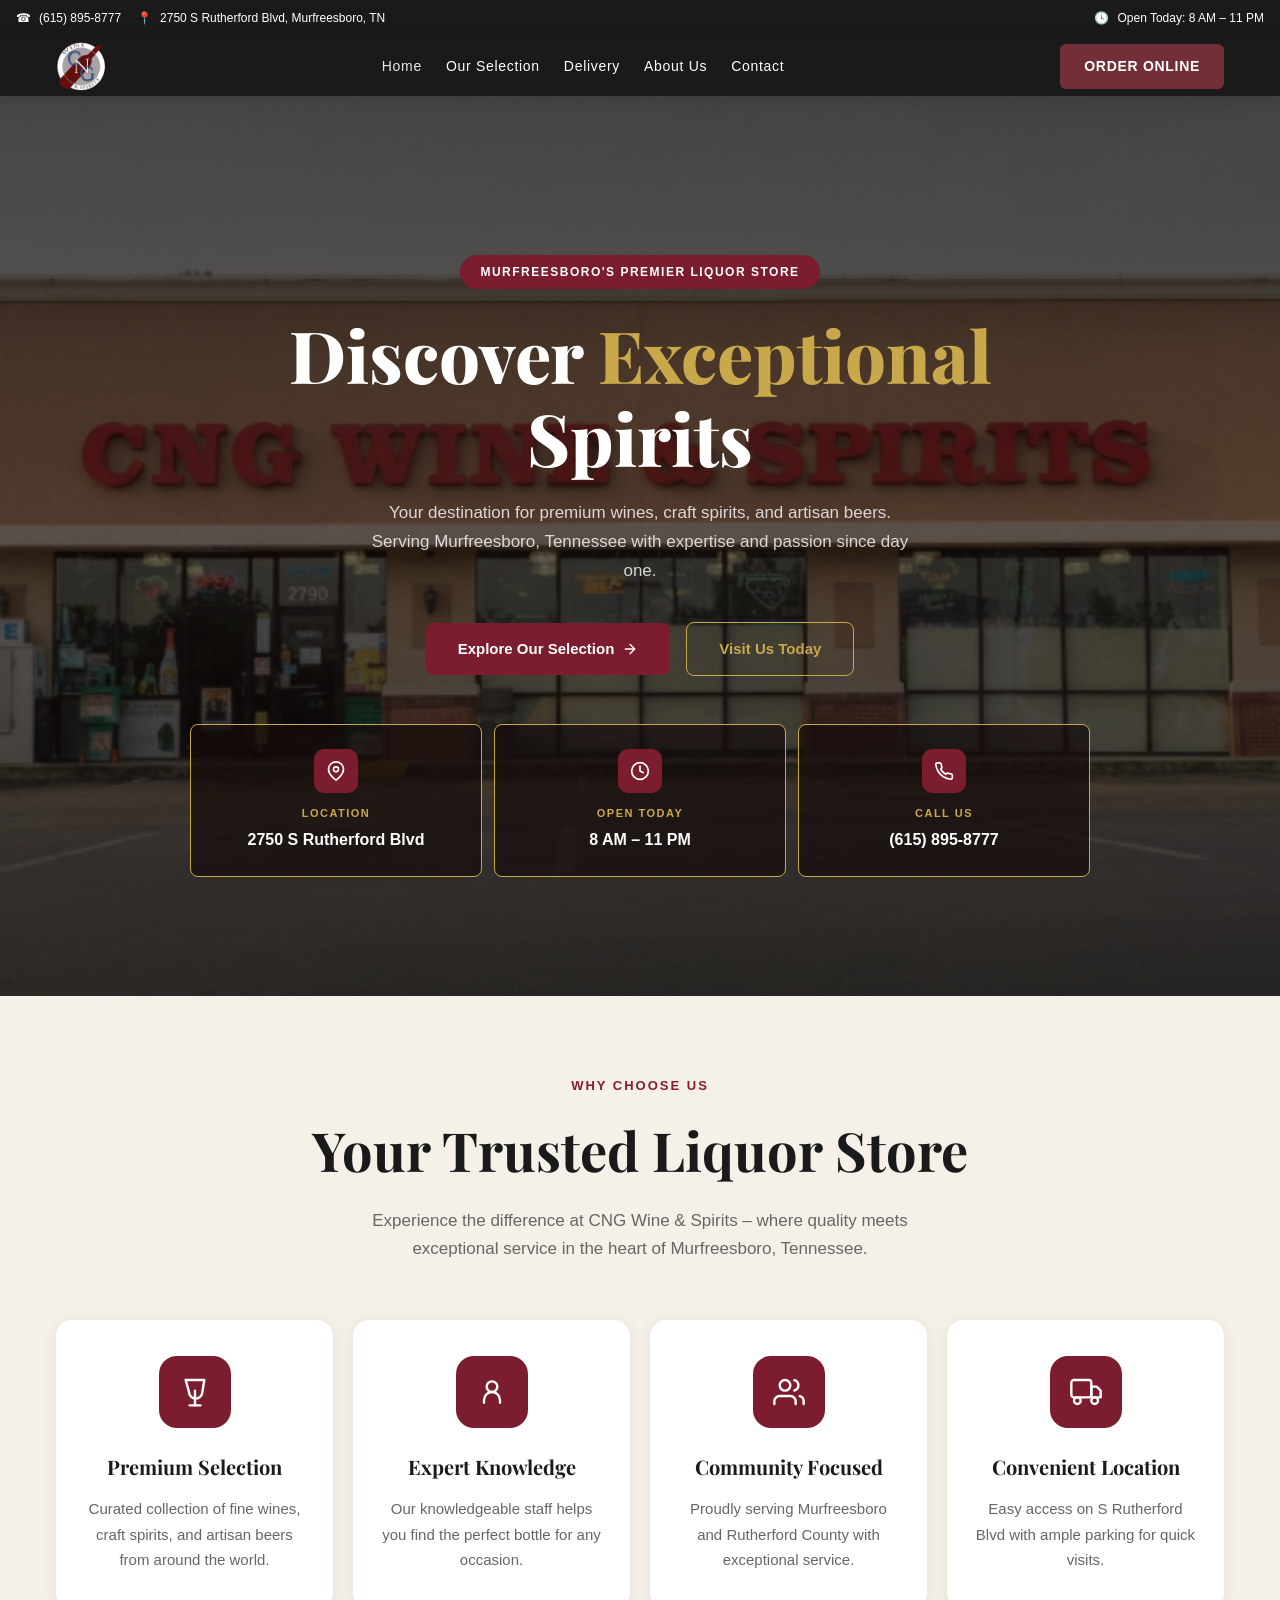
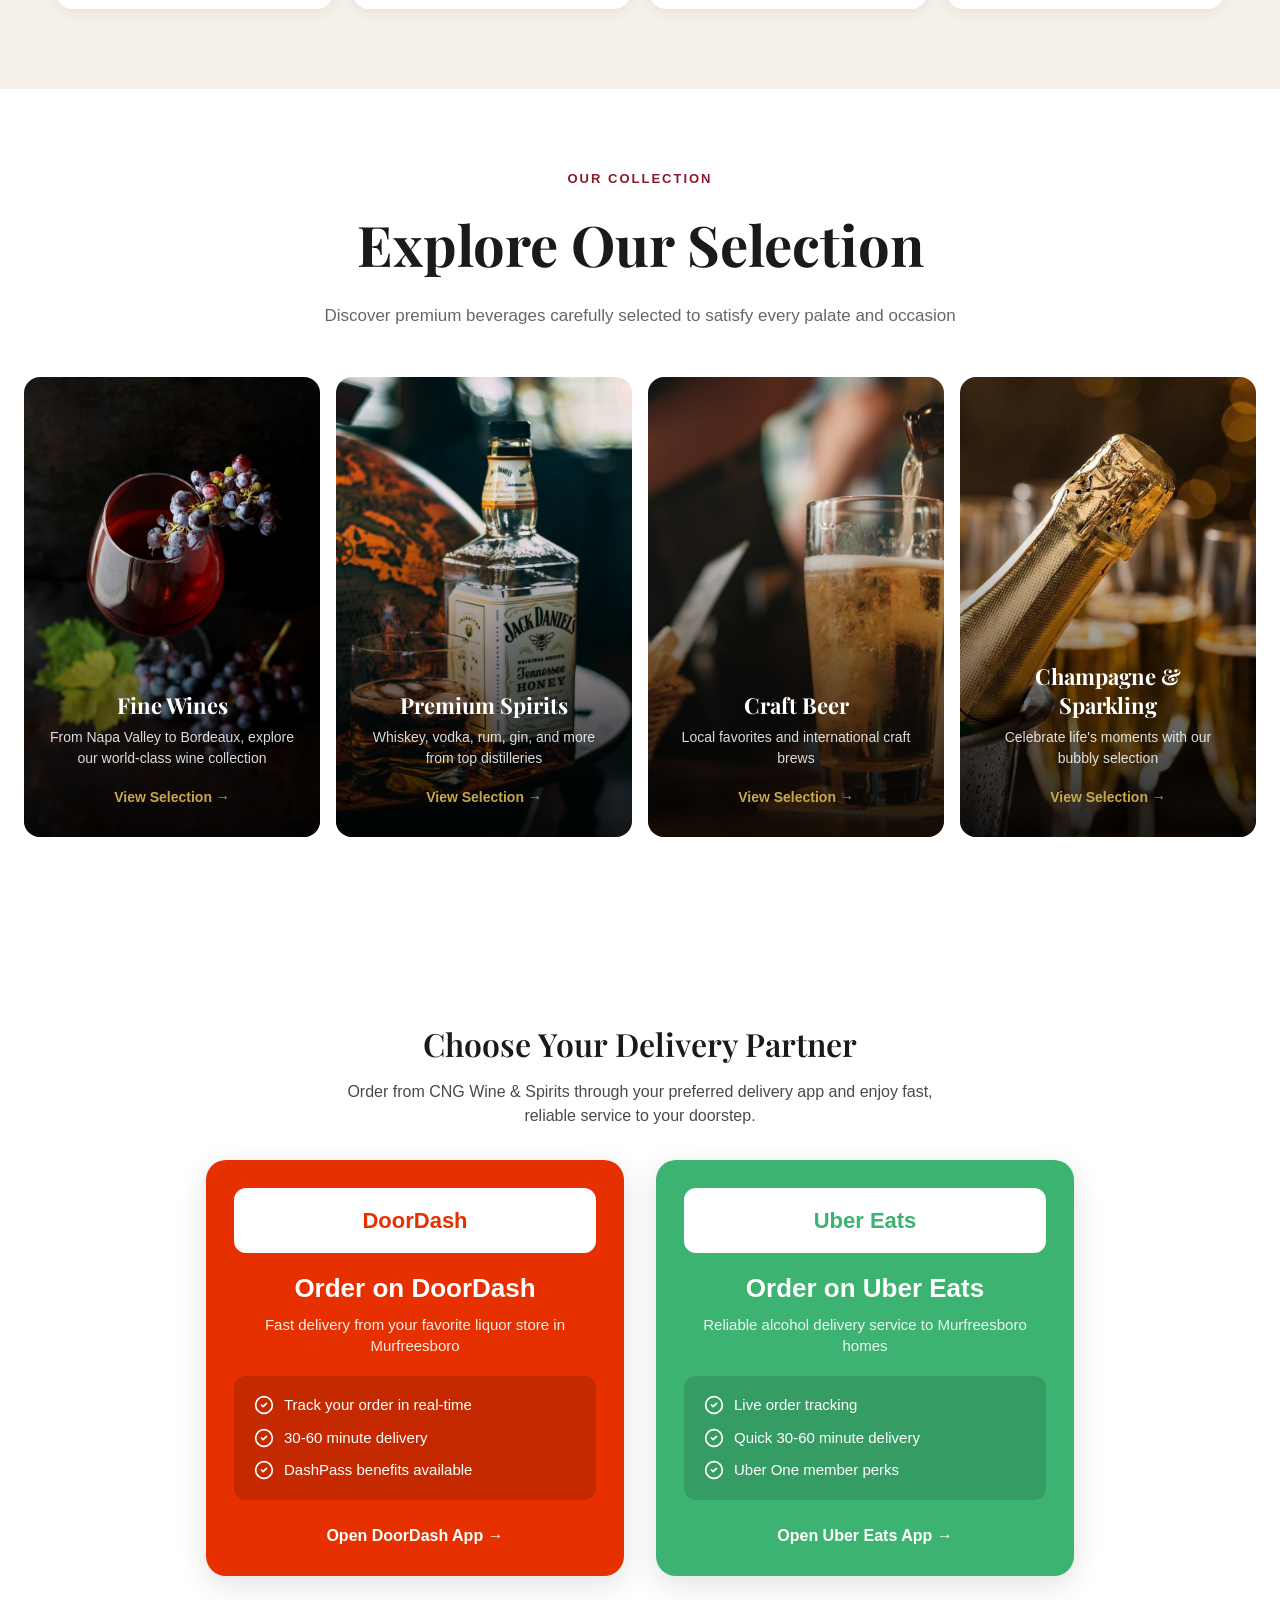
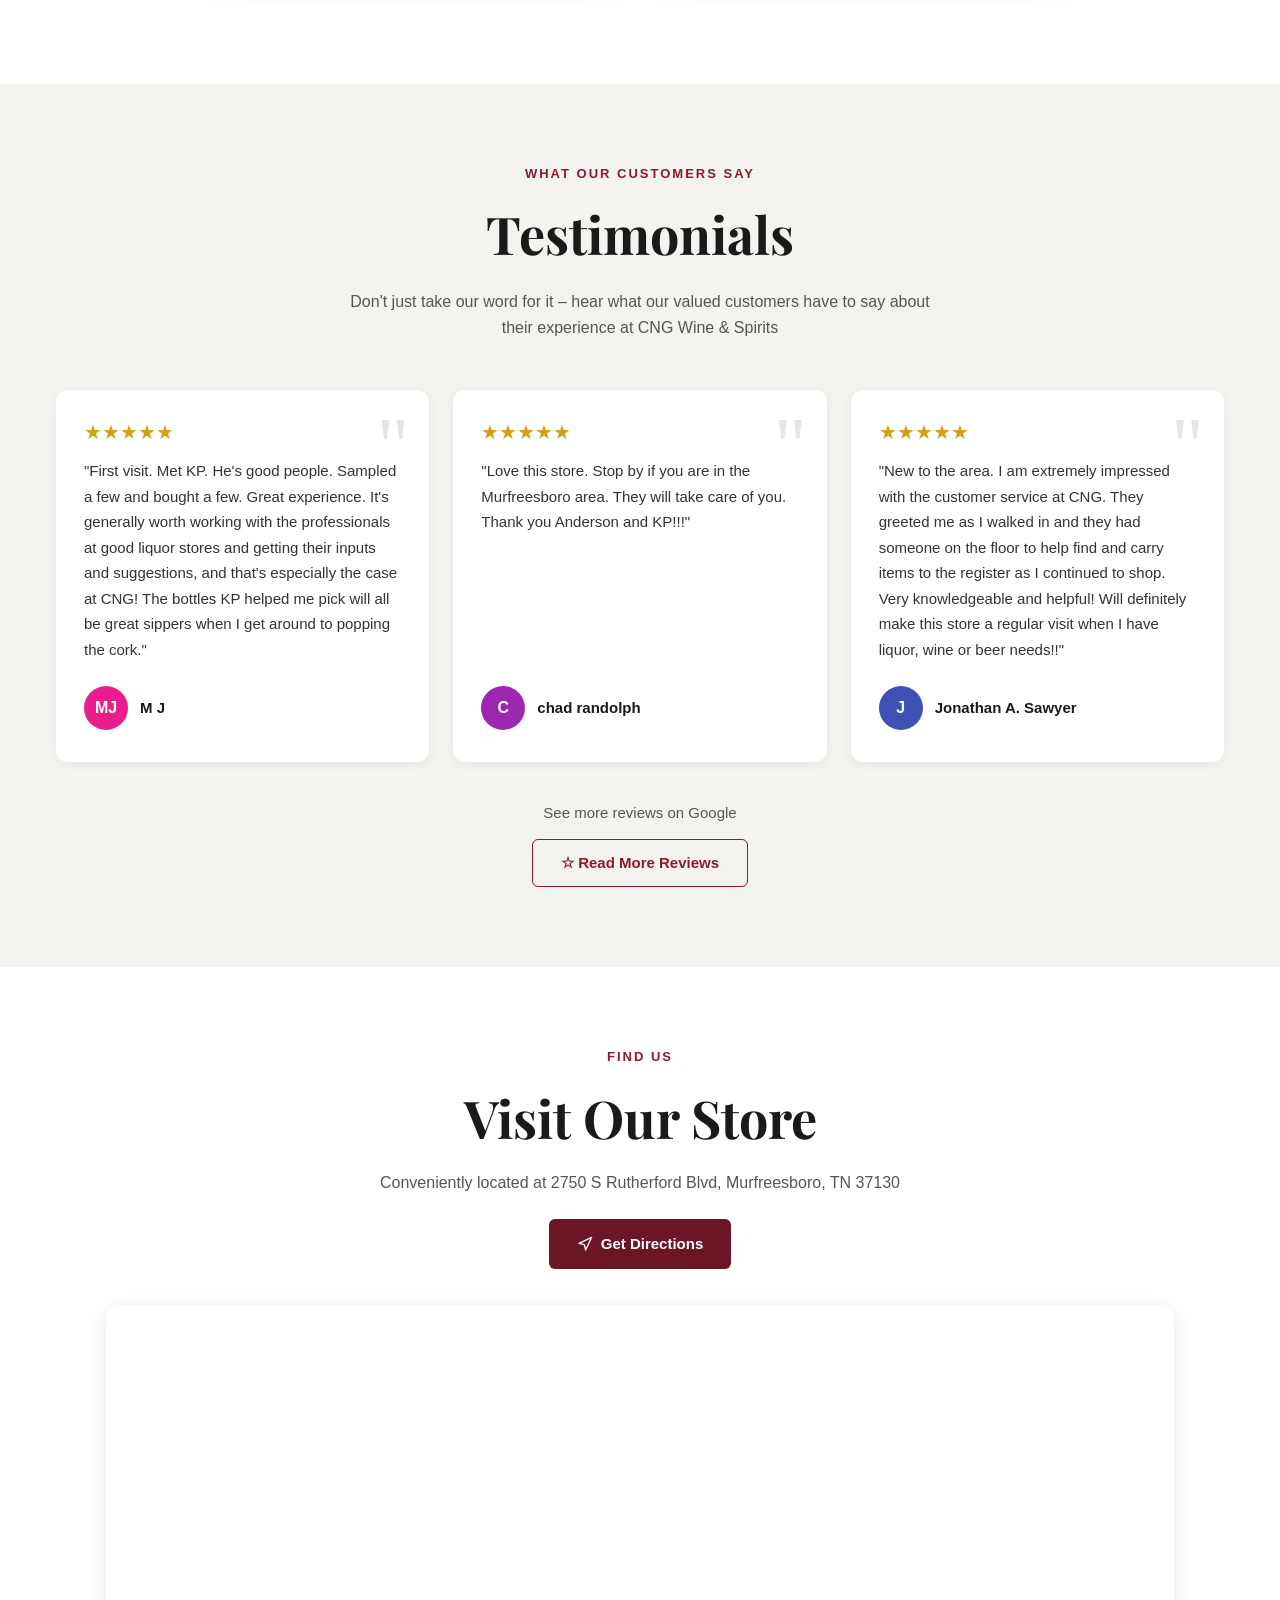
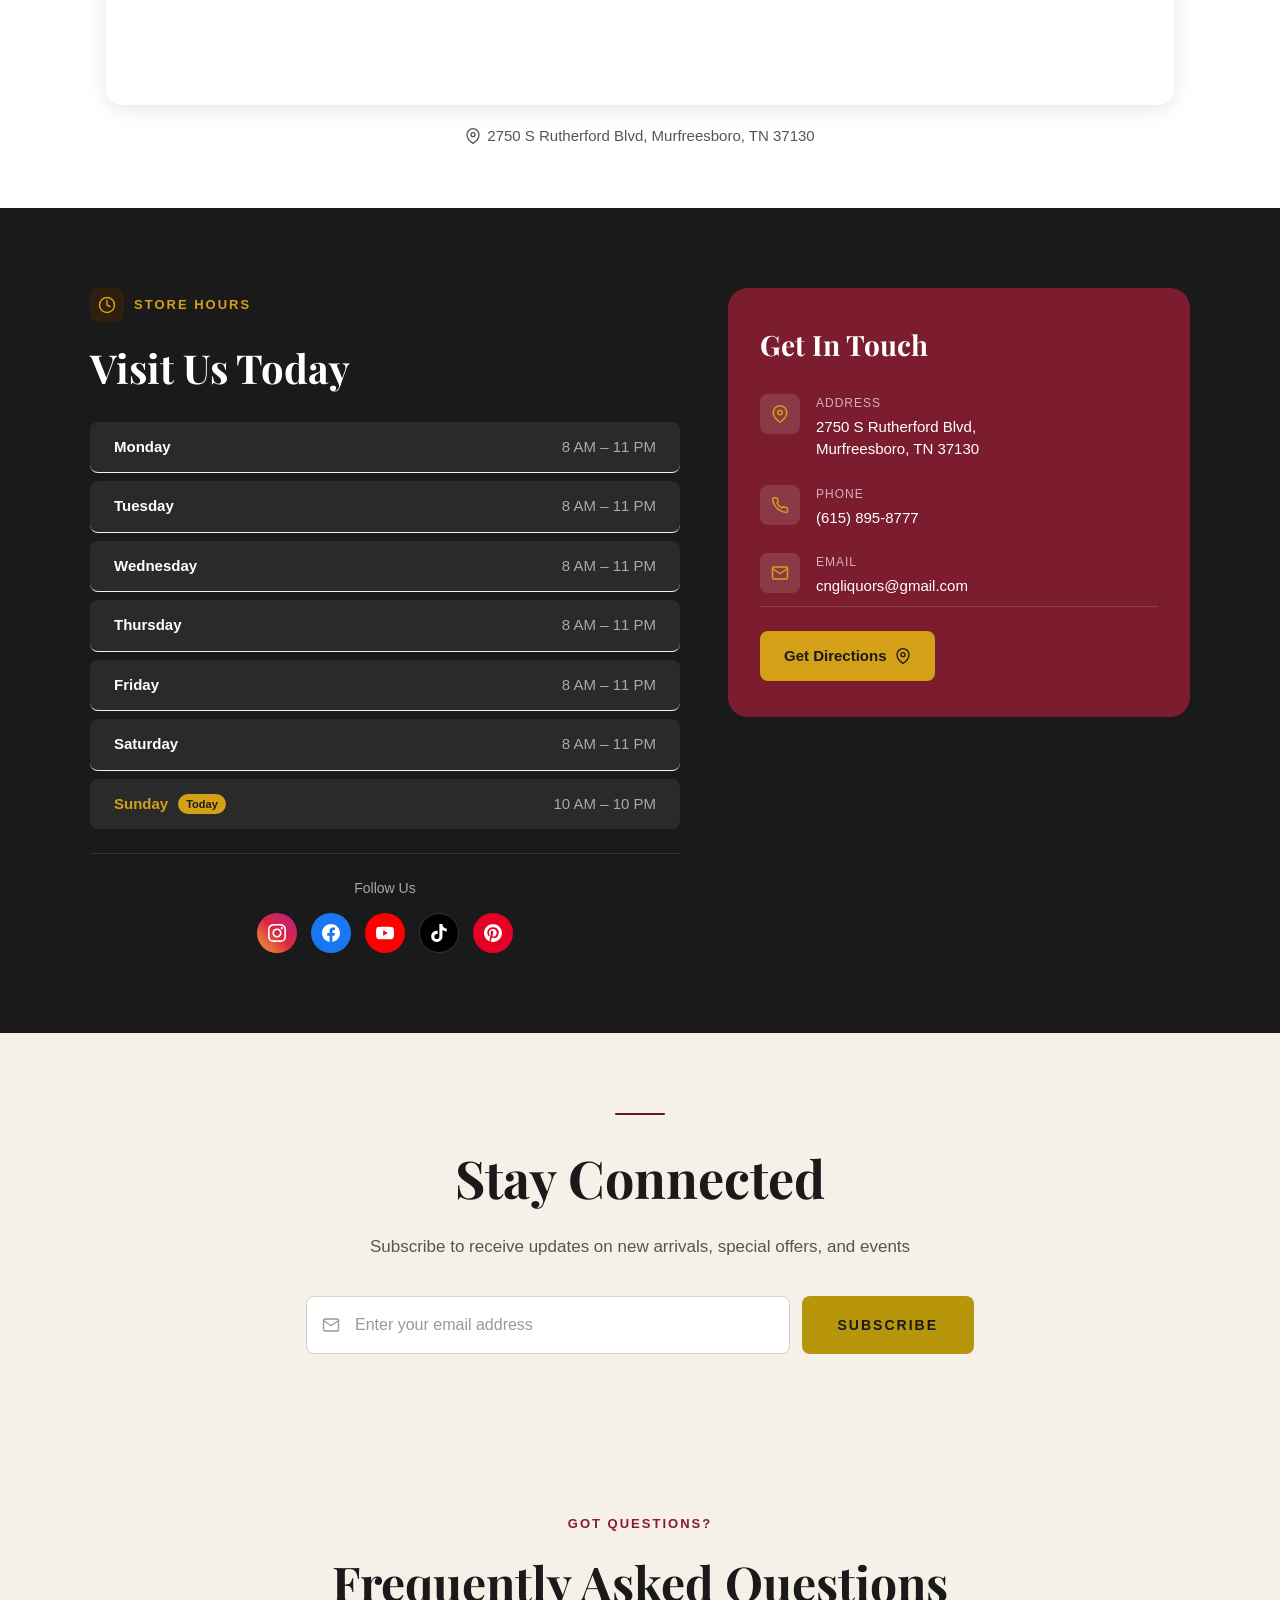
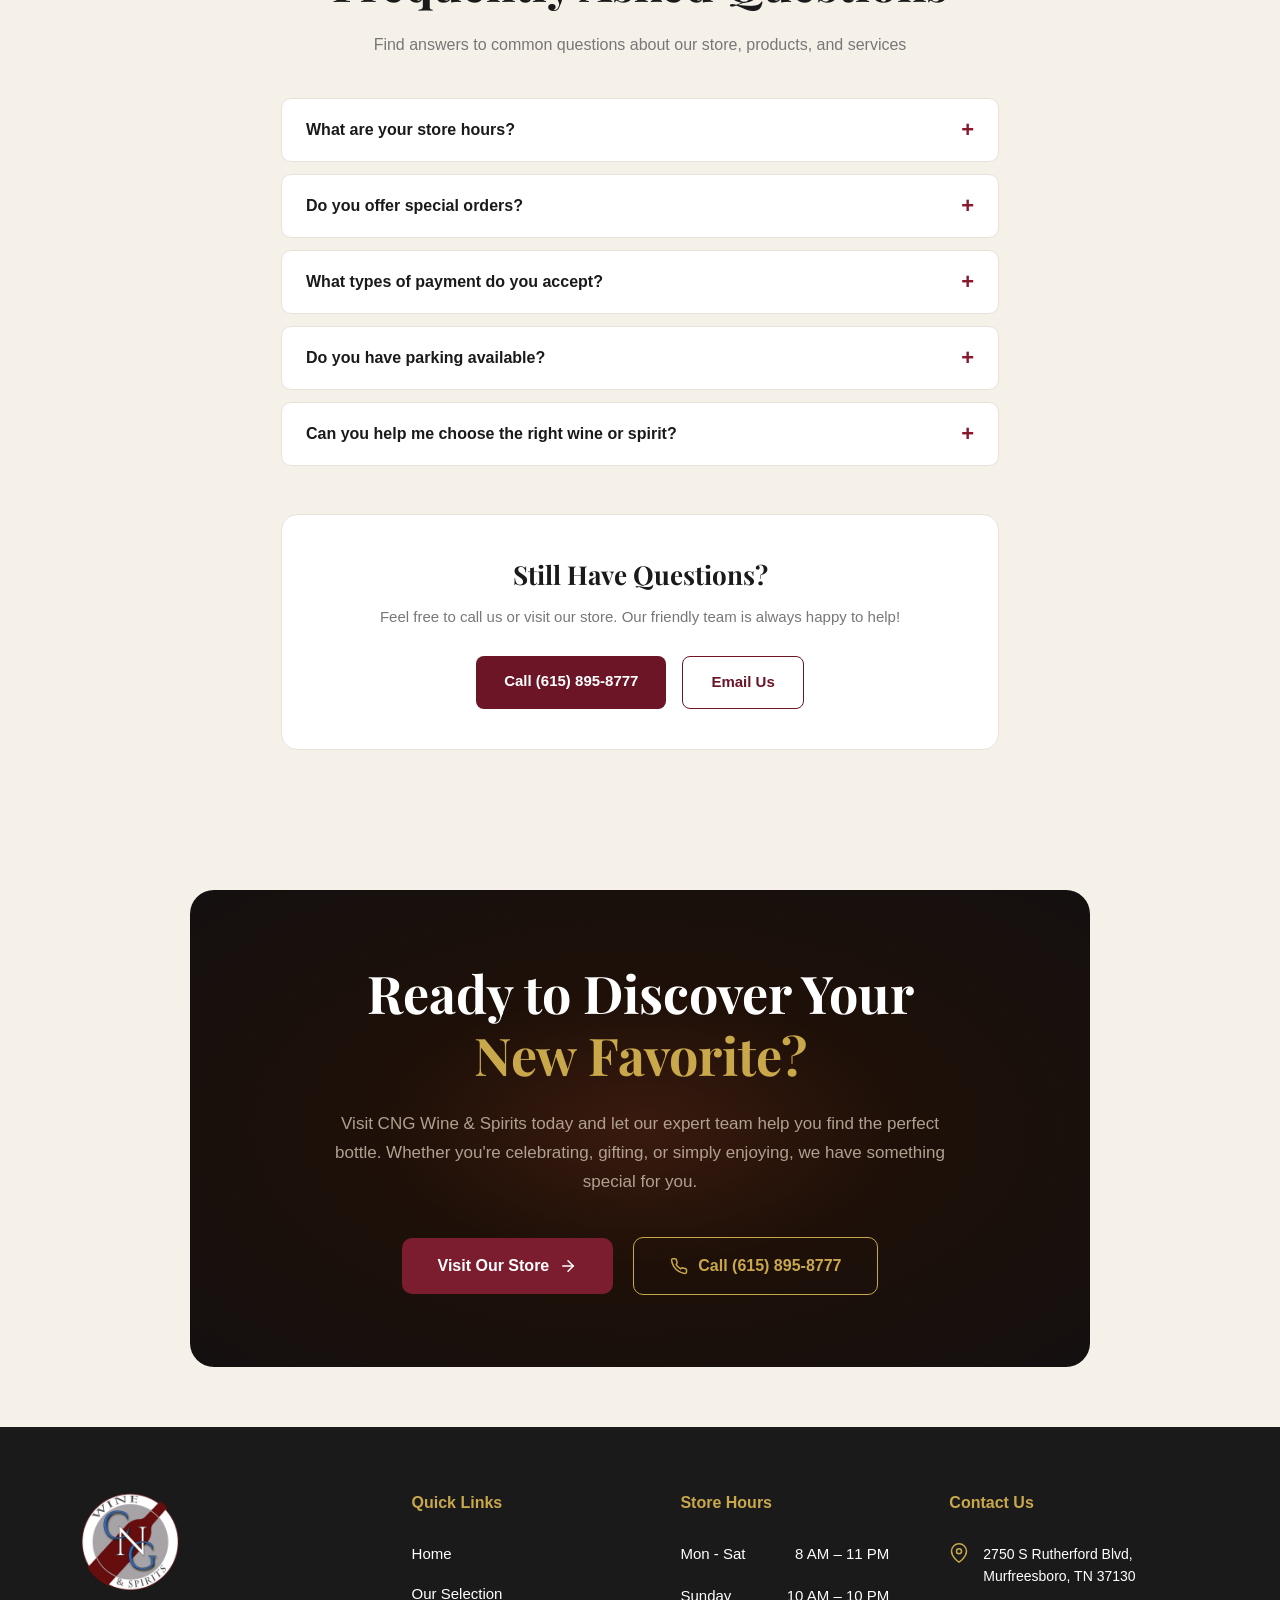
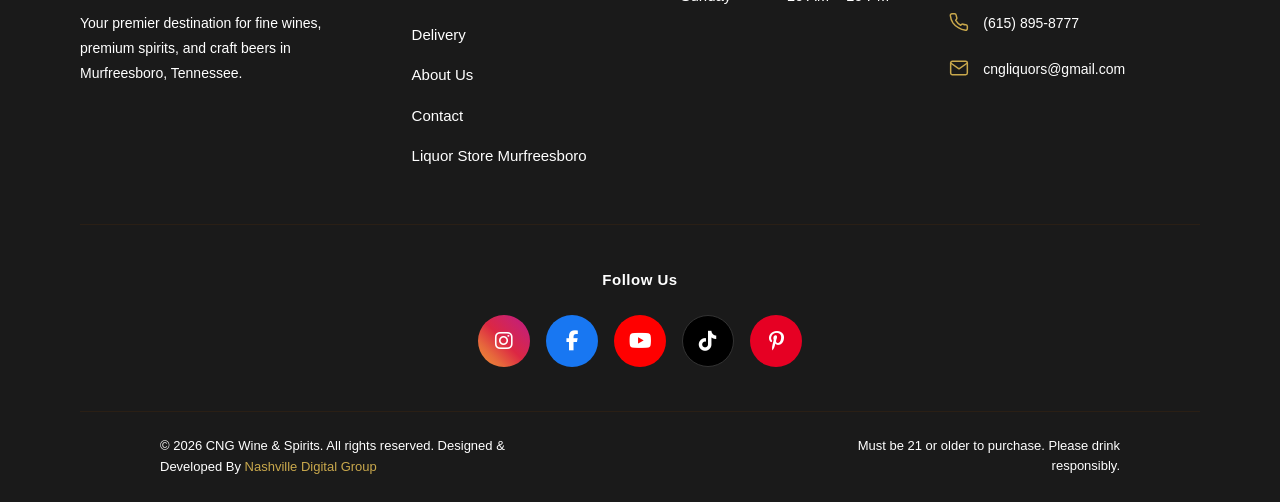
==== commit ffdce602: "Remove Liquor Store Murfreesboro from header nav on all pages Made-with: Cursor" ====
--- a/index.html
+++ b/index.html
@@ -44,7 +44,6 @@
         <a href="delivery.html" class="nav__link">Delivery</a>
         <a href="about.html" class="nav__link">About Us</a>
         <a href="contact.html" class="nav__link">Contact</a>
-        <a href="liquor-store-murfreesboro.html" class="nav__link">Liquor Store Murfreesboro</a>
       </nav>
 
       <div class="header__actions">
@@ -65,7 +64,6 @@
         <a href="delivery.html" class="nav__link">Delivery</a>
         <a href="about.html" class="nav__link">About Us</a>
         <a href="contact.html" class="nav__link">Contact</a>
-        <a href="liquor-store-murfreesboro.html" class="nav__link">Liquor Store Murfreesboro</a>
       </div>
       <div class="header__actions">
         <a href="delivery.html" class="btn btn--primary">Order Online</a>
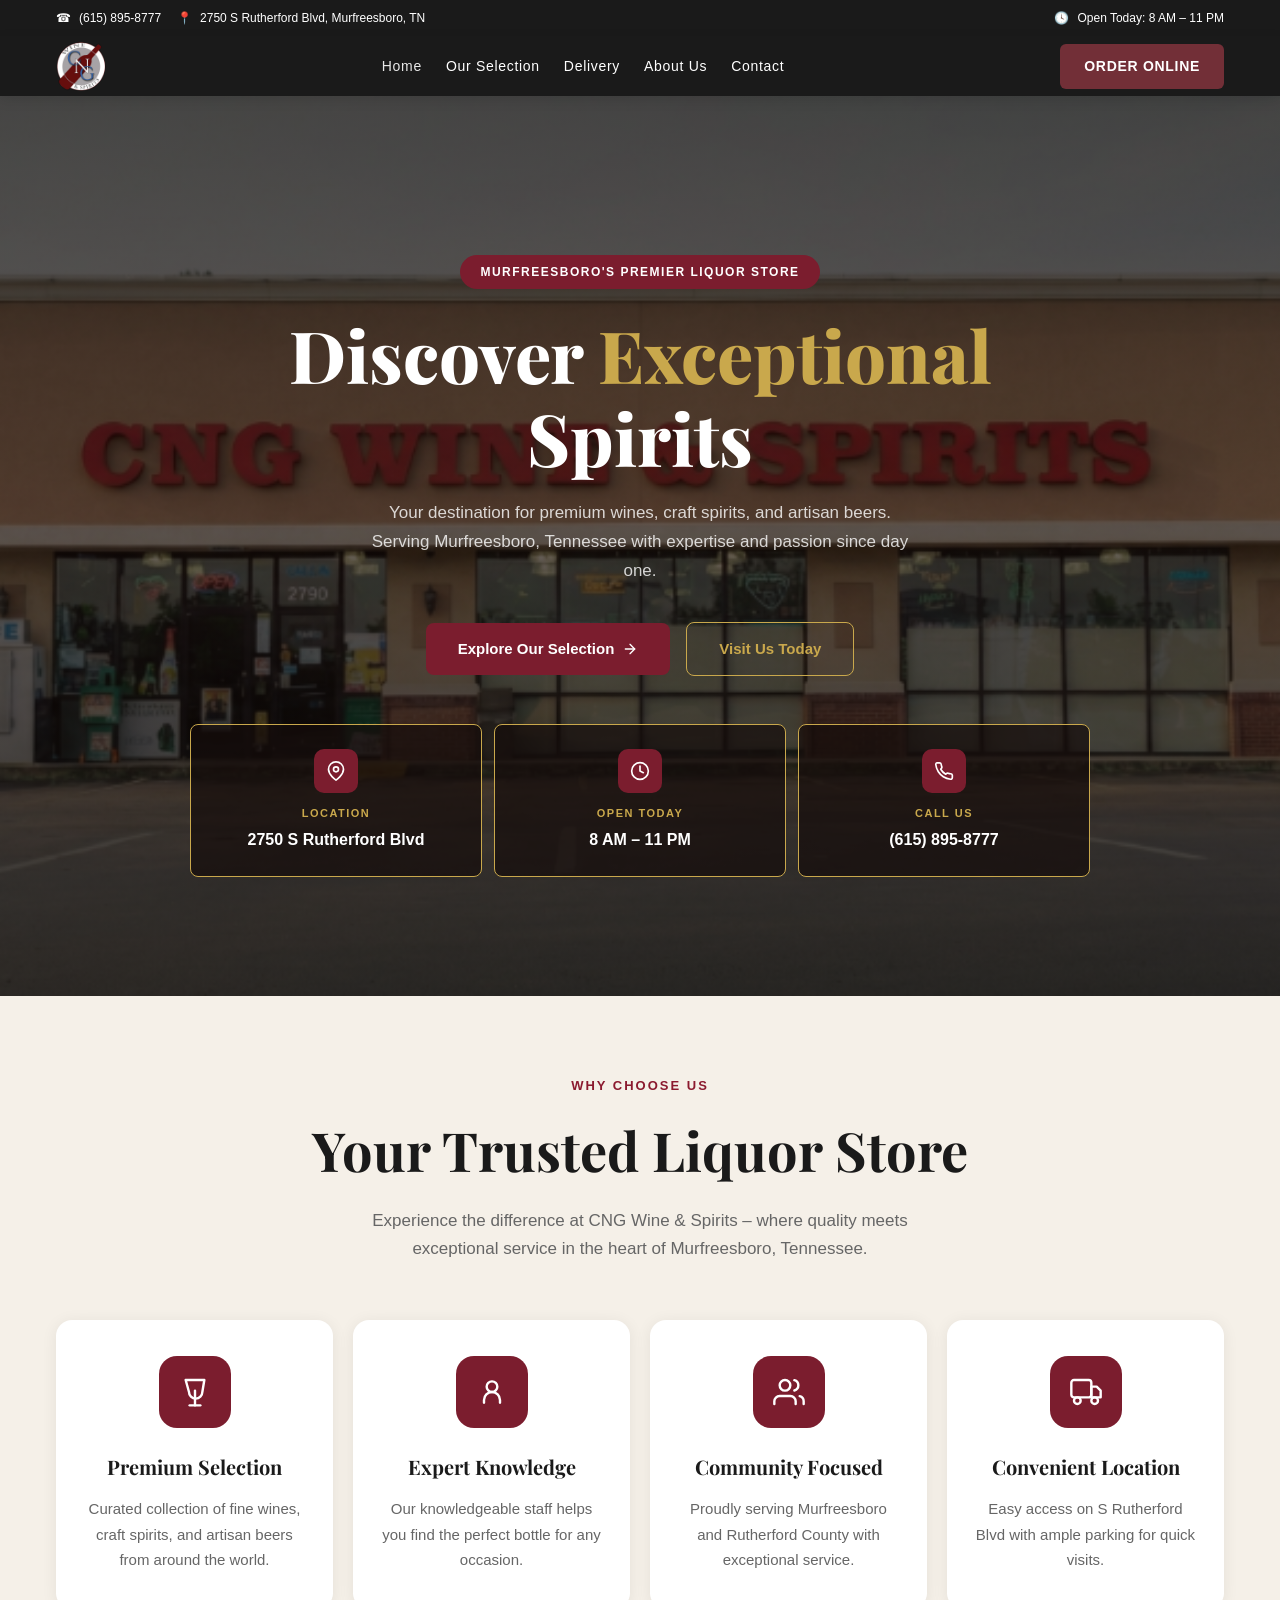
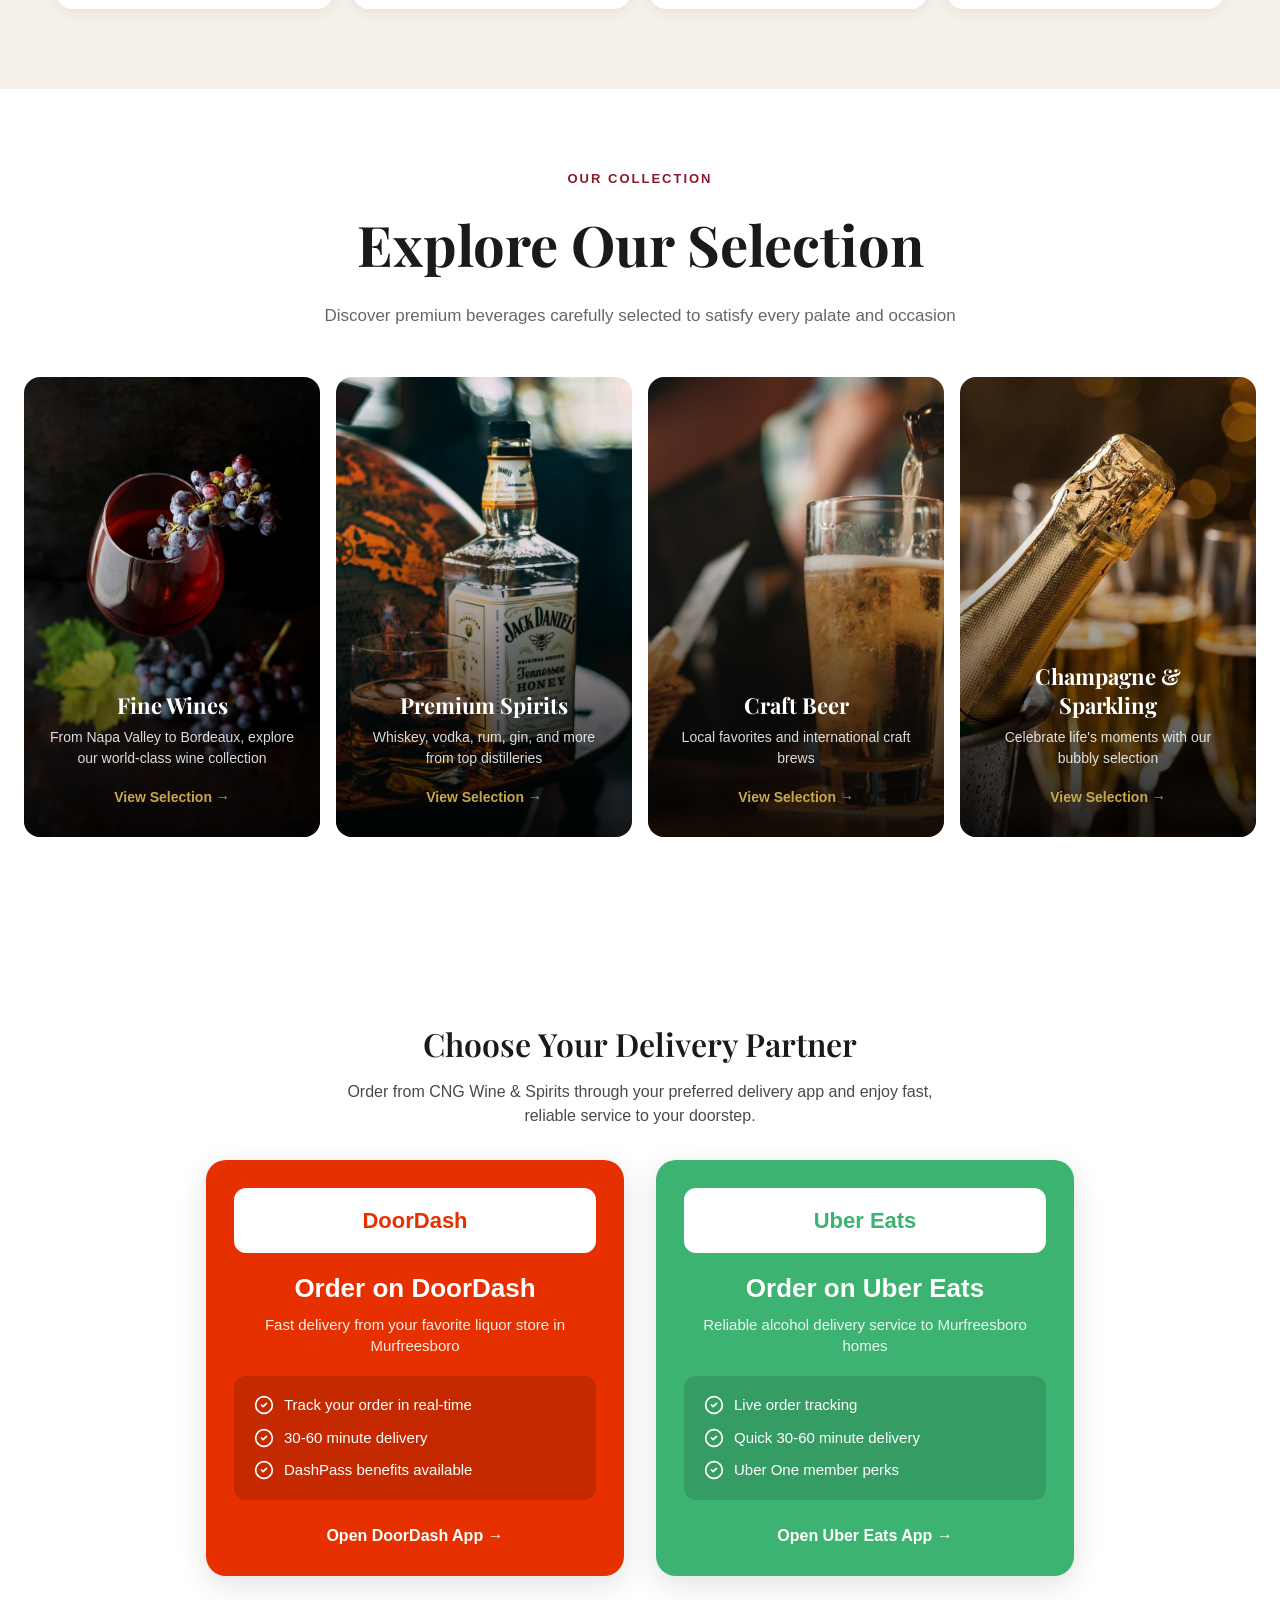
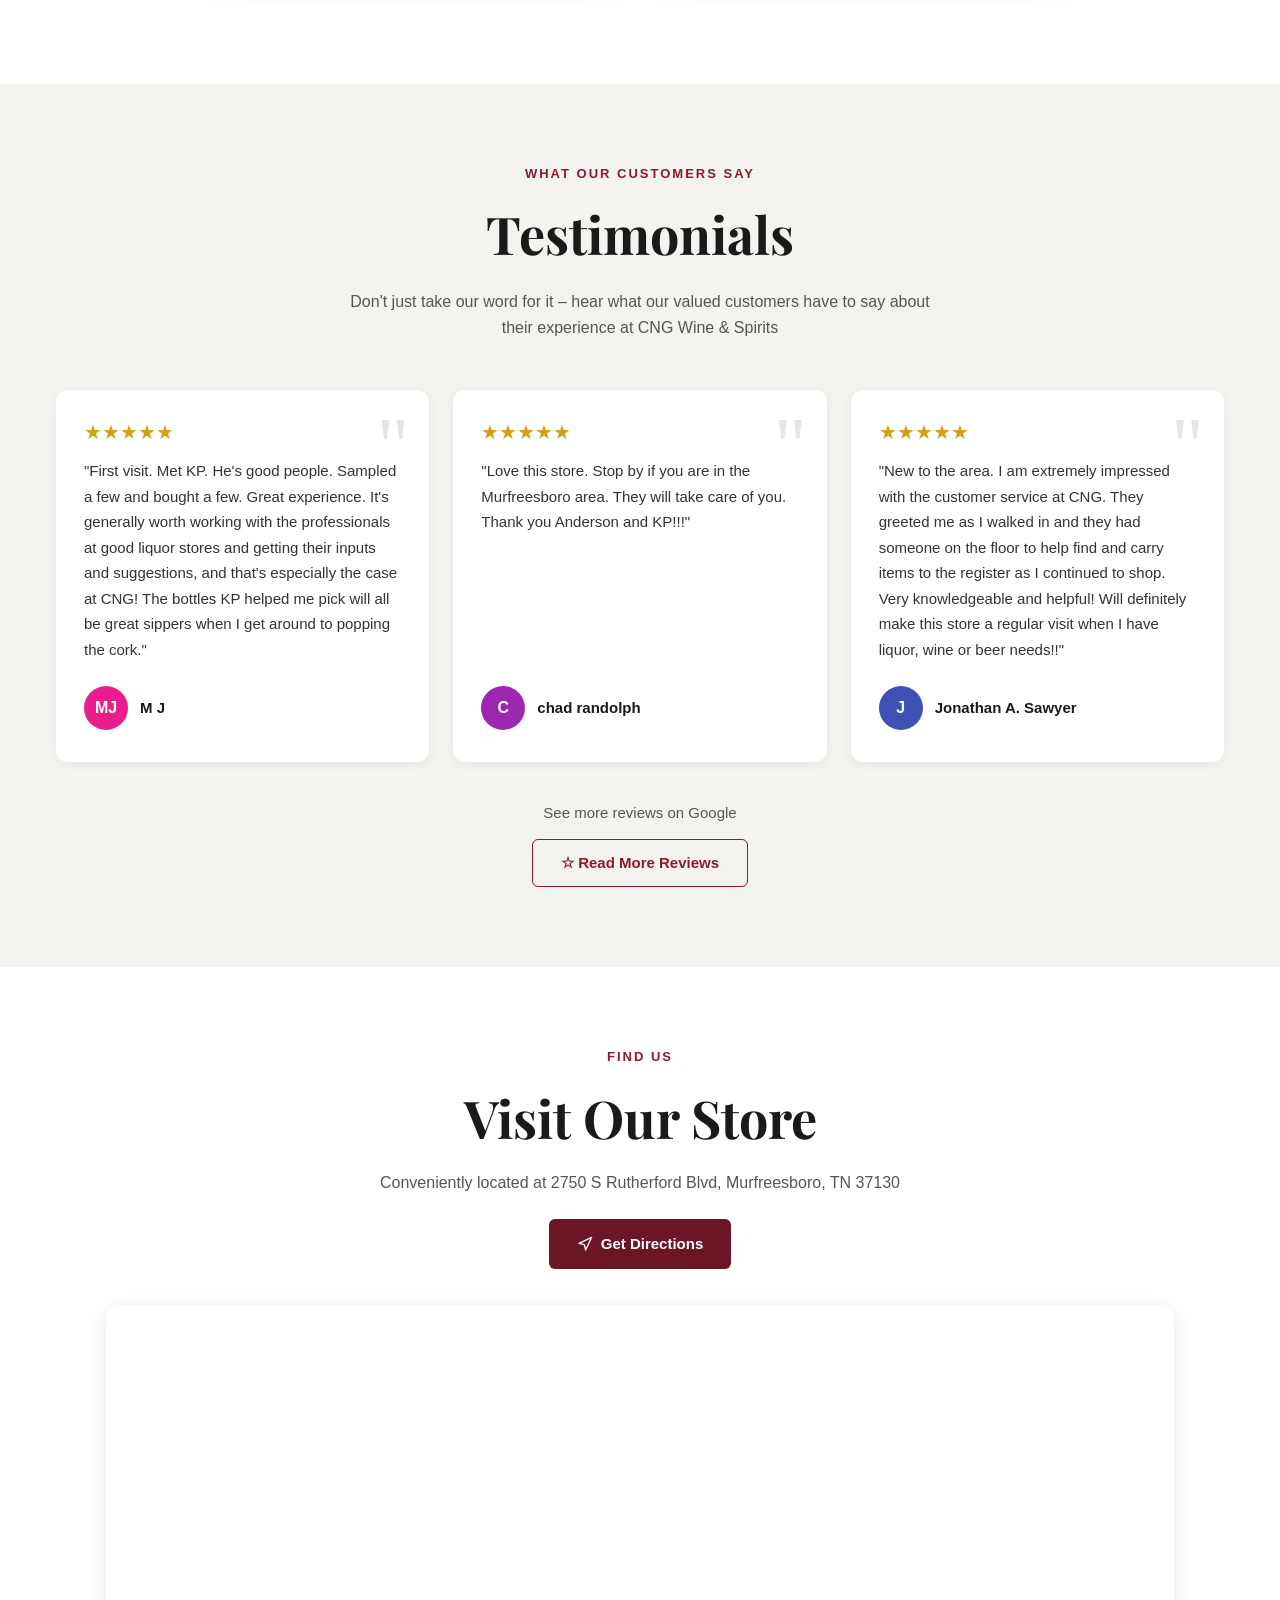
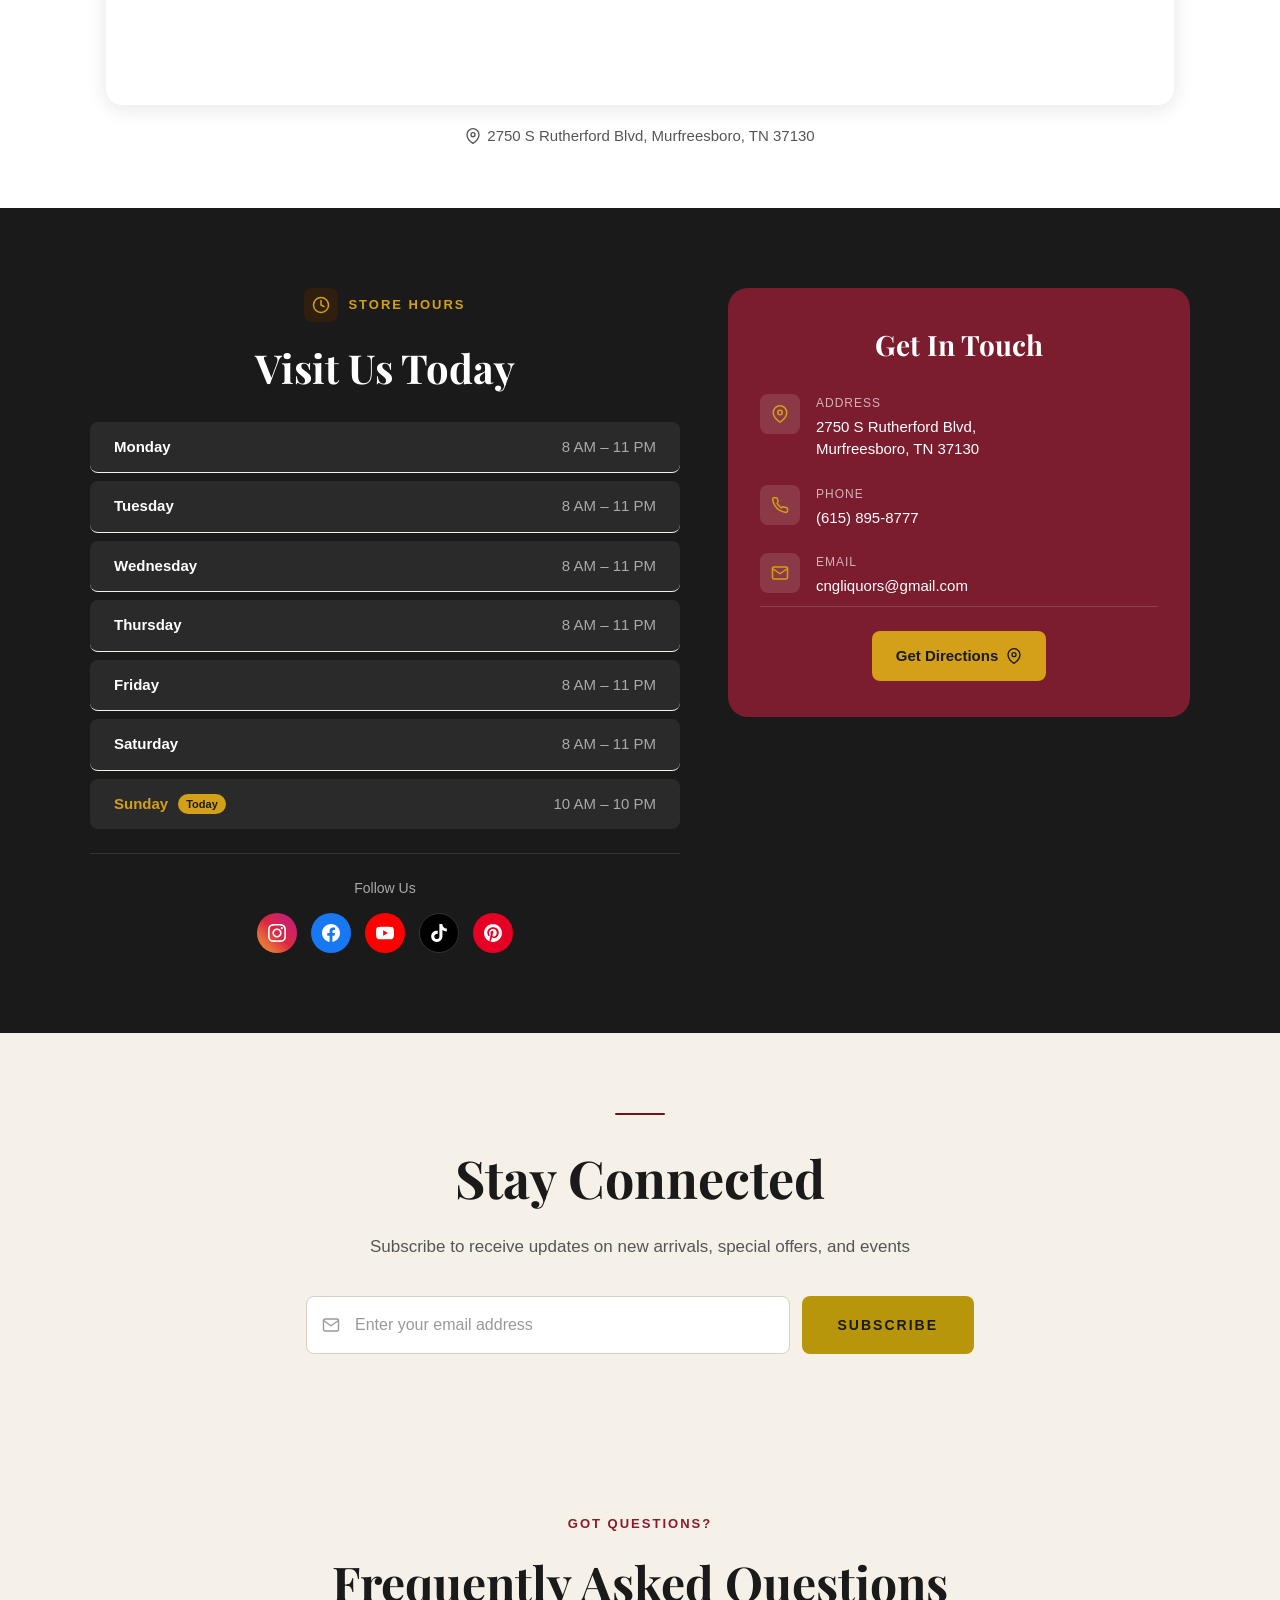
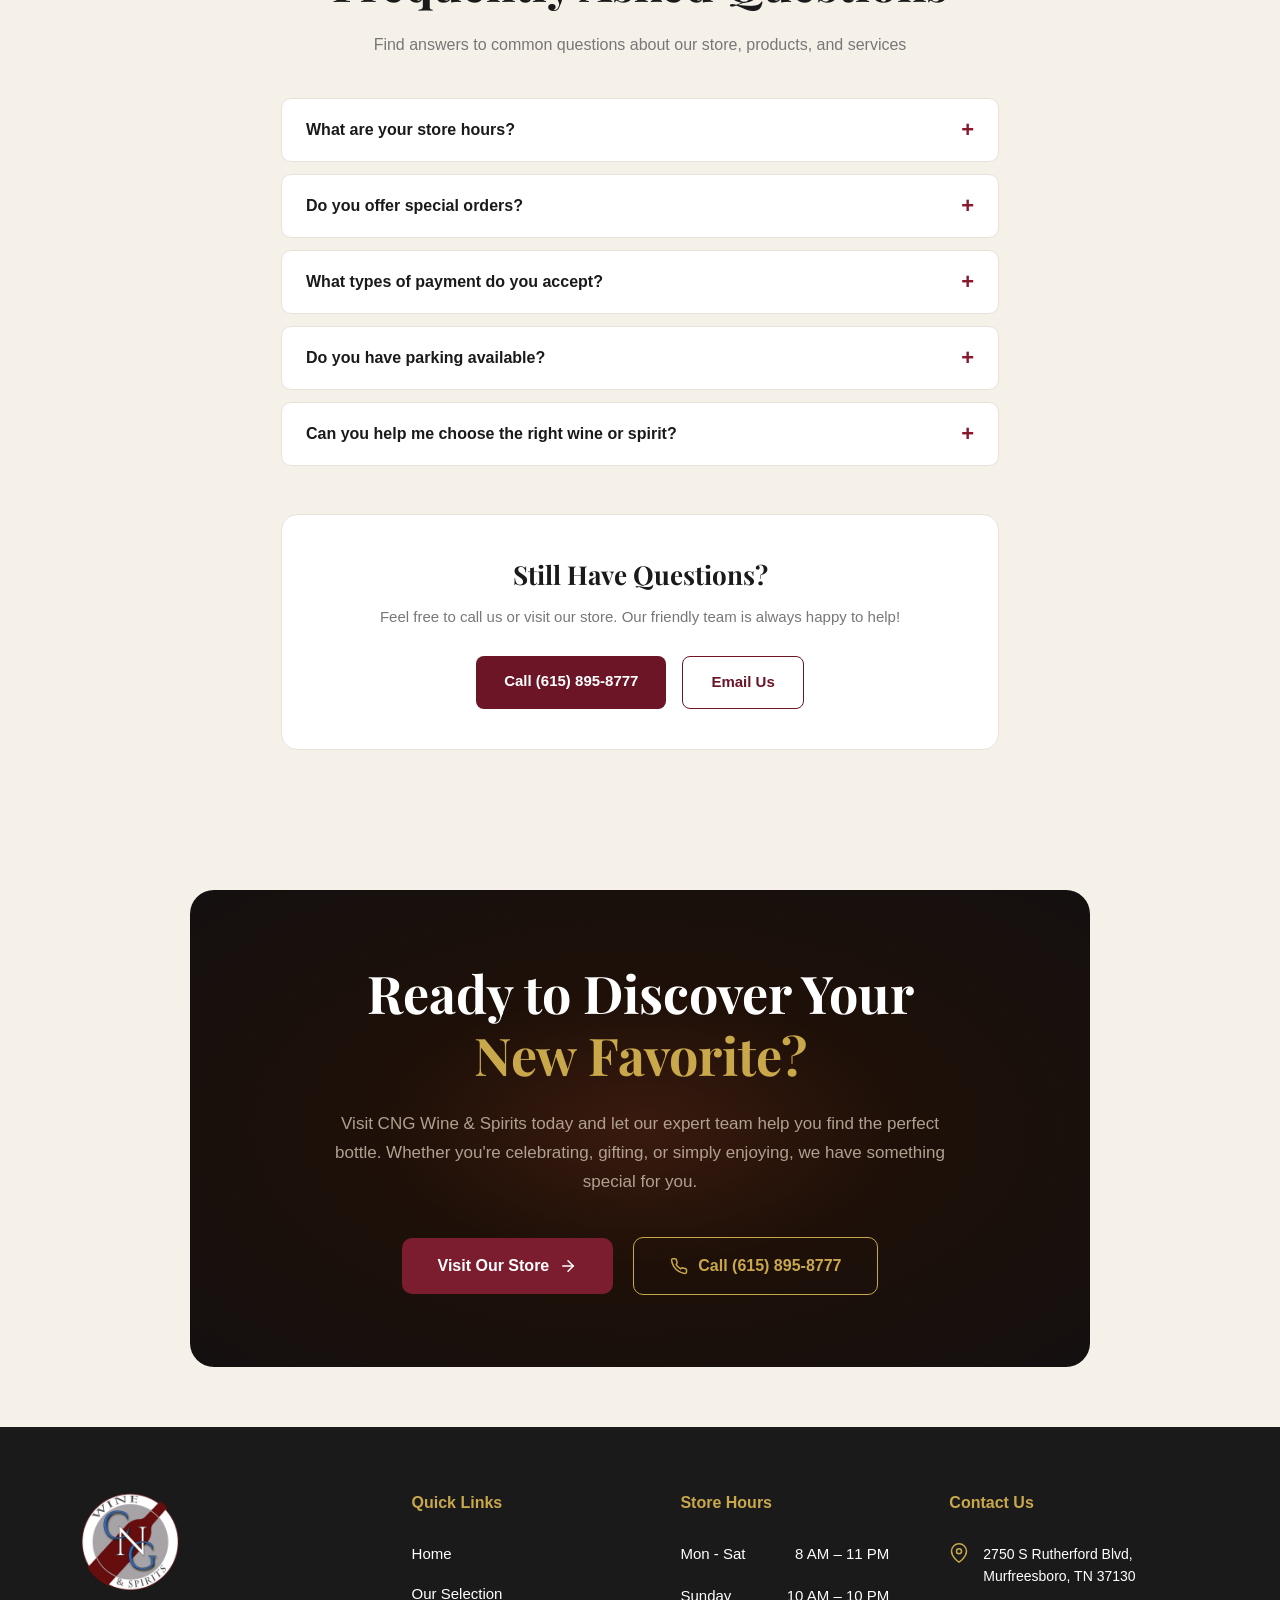
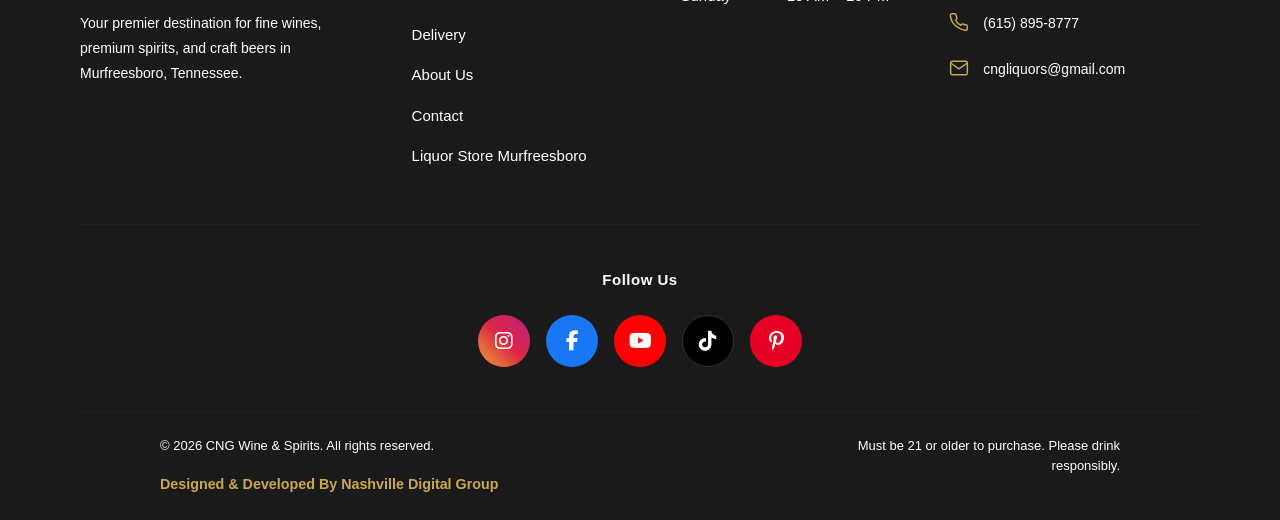
==== commit 8d62efd8: "Hero layout alignment, top bar alignment, Cursor rules for new pages Made-with: Cursor" ====
--- a/index.html
+++ b/index.html
@@ -16,18 +16,20 @@
 
   <!-- Top Bar -->
   <div class="top-bar">
-    <div class="top-bar__left">
-      <a href="tel:+16158958777" class="top-bar__contact">
-        <span aria-hidden="true">&#9742;</span>
-        <span>(615) 895-8777</span>
-      </a>
-      <a href="https://www.google.com/maps/dir//2750+S+Rutherford+Blvd,+Murfreesboro,+TN+37130" target="_blank" rel="noopener noreferrer" class="top-bar__contact">
-        <span aria-hidden="true">&#128205;</span>
-        <span>2750 S Rutherford Blvd, Murfreesboro, TN</span>
-      </a>
-    </div>
-    <div class="top-bar__right">
-      <span class="top-bar__hours"><span aria-hidden="true">&#128339;</span> Open Today: 8 AM – 11 PM</span>
+    <div class="top-bar__inner">
+      <div class="top-bar__left">
+        <a href="tel:+16158958777" class="top-bar__contact">
+          <span aria-hidden="true">&#9742;</span>
+          <span>(615) 895-8777</span>
+        </a>
+        <a href="https://www.google.com/maps/dir//2750+S+Rutherford+Blvd,+Murfreesboro,+TN+37130" target="_blank" rel="noopener noreferrer" class="top-bar__contact">
+          <span aria-hidden="true">&#128205;</span>
+          <span>2750 S Rutherford Blvd, Murfreesboro, TN</span>
+        </a>
+      </div>
+      <div class="top-bar__right">
+        <span class="top-bar__hours"><span aria-hidden="true">&#128339;</span> Open Today: 8 AM – 11 PM</span>
+      </div>
     </div>
   </div>
 
@@ -645,7 +647,7 @@
     <hr class="footer__divider">
     <div class="footer__bottom-bar">
       <div class="footer__bottom-inner">
-        <p class="footer__copyright">© 2026 CNG Wine &amp; Spirits. All rights reserved. Designed &amp; Developed By <a href="#" class="footer__ndg-link">Nashville Digital Group</a></p>
+        <p class="footer__copyright">© 2026 CNG Wine &amp; Spirits. All rights reserved.<span class="footer__copyright-line2">Designed &amp; Developed By <a href="#" class="footer__ndg-link">Nashville Digital Group</a></span></p>
         <p class="footer__disclaimer">Must be 21 or older to purchase. Please drink responsibly.</p>
       </div>
     </div>
--- a/css/style.css
+++ b/css/style.css
@@ -210,7 +210,17 @@
   height: var(--topbar-height);
   display: flex;
   align-items: center;
+  justify-content: center;
+}
+
+.top-bar__inner {
+  display: flex;
+  align-items: center;
   justify-content: space-between;
+  width: 100%;
+  max-width: var(--container-max);
+  margin-left: auto;
+  margin-right: auto;
   padding-left: var(--container-padding);
   padding-right: var(--container-padding);
 }
@@ -1195,13 +1205,16 @@
   display: flex;
   align-items: flex-end;
   justify-content: flex-start;
+  padding: 0 var(--container-padding, 1rem);
+  box-sizing: border-box;
 }
 
 .delivery-hero__bg {
   position: absolute;
   top: 0;
-  left: 0;
-  width: 100%;
+  left: 50%;
+  transform: translateX(-50%);
+  width: 100vw;
   height: 100%;
   z-index: 0;
   background-image: url('../image/delivery-hero.png');
@@ -1213,17 +1226,28 @@
 .delivery-hero-overlay {
   position: absolute;
   top: 0;
-  left: 0;
-  width: 100%;
+  left: 50%;
+  transform: translateX(-50%);
+  width: 100vw;
   height: 100%;
   z-index: 1;
   background: linear-gradient(to right, rgba(10, 8, 6, 0.90) 0%, rgba(10, 8, 6, 0.65) 50%, rgba(10, 8, 6, 0.20) 100%);
 }
 
+.delivery-hero__inner {
+  position: relative;
+  z-index: 2;
+  max-width: 900px;
+  margin: 0 auto;
+  width: 100%;
+  display: flex;
+  align-items: flex-end;
+  justify-content: flex-start;
+}
+
 .delivery-hero-content {
   position: relative;
-  z-index: 2;
-  padding: 0 0 56px 80px;
+  padding: 0 0 56px 0;
   max-width: 580px;
 }
 
@@ -1659,10 +1683,11 @@
 @media (max-width: 767px) {
   .delivery-hero {
     height: 380px;
+    padding: 0 24px;
   }
 
   .delivery-hero-content {
-    padding: 0 0 40px 24px;
+    padding: 0 0 40px 0;
   }
 
   .delivery-hero__title {
@@ -1696,6 +1721,24 @@
 
   .delivery-why__grid {
     grid-template-columns: 1fr;
+  }
+
+  .delivery-why-card {
+    align-items: center;
+    text-align: center;
+  }
+
+  .delivery-why-card__icon {
+    margin-left: auto;
+    margin-right: auto;
+  }
+
+  .delivery-why-card__title {
+    text-align: center;
+  }
+
+  .delivery-why-card__text {
+    text-align: center;
   }
 }
 
@@ -2143,6 +2186,7 @@
 .store-hours-contact__eyebrow {
   display: flex;
   align-items: center;
+  justify-content: center;
   gap: 10px;
 }
 
@@ -2169,6 +2213,7 @@
   font-weight: 700;
   font-family: "Playfair Display", Georgia, serif;
   margin: 16px 0 24px;
+  text-align: center;
 }
 
 .store-hours-contact__hours {
@@ -2295,6 +2340,7 @@
   border-radius: 20px;
   padding: 36px 32px;
   max-width: 100%;
+  text-align: center;
 }
 
 .store-hours-contact__card-title {
@@ -2303,6 +2349,7 @@
   font-weight: 700;
   font-family: "Playfair Display", Georgia, serif;
   margin: 0 0 28px;
+  text-align: center;
 }
 
 .store-hours-contact__item {
@@ -2310,6 +2357,7 @@
   align-items: flex-start;
   gap: 16px;
   margin-bottom: 24px;
+  text-align: left;
 }
 
 .store-hours-contact__item:last-of-type {
@@ -2362,6 +2410,7 @@
 .store-hours-contact__card-btn {
   display: inline-flex;
   align-items: center;
+  justify-content: center;
   gap: 8px;
   background: #D4A017;
   color: #1a1a1a;
@@ -2373,6 +2422,7 @@
   cursor: pointer;
   text-decoration: none;
   transition: background 0.2s ease;
+  margin: 0 auto;
 }
 
 .store-hours-contact__card-btn:hover {
@@ -3170,6 +3220,18 @@
   text-decoration: none;
 }
 
+.footer__copyright-line2 {
+  display: block;
+  margin-top: 16px;
+  color: #C9A84C;
+  font-size: 1.1em;
+  font-weight: bold;
+}
+
+.footer__copyright-line2 .footer__ndg-link {
+  color: #C9A84C;
+}
+
 .footer__disclaimer {
   color: #ffffff;
   font-size: 13px;
@@ -3188,15 +3250,32 @@
 @media (max-width: 599px) {
   .footer {
     padding: 40px 24px 0 24px;
+    text-align: center;
   }
 
   .footer__top {
     grid-template-columns: 1fr;
     padding-bottom: 40px;
+    text-align: center;
+  }
+
+  .footer__logo-img {
+    margin-left: auto;
+    margin-right: auto;
+  }
+
+  .footer__tagline {
+    margin-left: auto;
+    margin-right: auto;
   }
 
   .footer__follow {
     padding: 44px 20px;
+    text-align: center;
+  }
+
+  .footer__social {
+    justify-content: center;
   }
 
   .footer__bottom-bar {
@@ -3205,12 +3284,63 @@
 
   .footer__bottom-inner {
     flex-direction: column;
-    align-items: flex-start;
+    align-items: center;
     padding: 40px 24px;
+    text-align: center;
+  }
+
+  .footer__copyright {
+    text-align: center;
   }
 
   .footer__disclaimer {
-    text-align: left;
+    text-align: center;
+  }
+
+  .footer__hours-row {
+    justify-content: center;
+    gap: 16px;
+  }
+
+  .footer__contact-item {
+    justify-content: center;
+  }
+}
+
+/* Footer bottom — mobile readability (768px and below) */
+@media (max-width: 768px) {
+  .footer__bottom-bar {
+    padding-top: 12px;
+  }
+
+  .footer__bottom-inner {
+    flex-direction: column;
+    align-items: center;
+    text-align: center;
+    gap: 0;
+    padding: 24px 24px 40px;
+  }
+
+  .footer__copyright {
+    text-align: center;
+    font-size: 14px;
+    line-height: 1.6;
+    margin: 0 0 8px 0;
+    max-width: none;
+    color: #ffffff;
+  }
+
+  .footer__copyright .footer__ndg-link {
+    color: #C9A84C;
+  }
+
+  .footer__disclaimer {
+    text-align: center;
+    font-size: 14px;
+    line-height: 1.6;
+    margin: 0;
+    max-width: none;
+    font-weight: 500;
   }
 }
 
@@ -3225,13 +3355,16 @@
   display: flex;
   align-items: flex-end;
   justify-content: flex-start;
+  padding: 0 80px;
+  box-sizing: border-box;
 }
 
 .about-hero__bg {
   position: absolute;
   top: 0;
-  left: 0;
-  width: 100%;
+  left: 50%;
+  transform: translateX(-50%);
+  width: 100vw;
   height: 100%;
   z-index: 0;
   background-image: url('../image/beer-glass.jpg');
@@ -3243,17 +3376,28 @@
 .about-hero-overlay {
   position: absolute;
   top: 0;
-  left: 0;
-  width: 100%;
+  left: 50%;
+  transform: translateX(-50%);
+  width: 100vw;
   height: 100%;
   z-index: 1;
   background: linear-gradient(to right, rgba(10, 8, 6, 0.90) 0%, rgba(10, 8, 6, 0.65) 50%, rgba(10, 8, 6, 0.20) 100%);
 }
 
+.about-hero__inner {
+  position: relative;
+  z-index: 2;
+  max-width: 1200px;
+  margin: 0 auto;
+  width: 100%;
+  display: flex;
+  align-items: flex-end;
+  justify-content: flex-start;
+}
+
 .about-hero-content {
   position: relative;
-  z-index: 2;
-  padding: 0 0 56px 80px;
+  padding: 0 0 56px 0;
   max-width: 580px;
 }
 
@@ -3292,6 +3436,7 @@
 
 .about-welcome__text {
   flex: 1;
+  text-align: center;
 }
 
 .about-welcome__eyebrow {
@@ -3310,6 +3455,7 @@
   font-weight: 700;
   color: #1a1a1a;
   margin: 0 0 20px;
+  text-align: center;
 }
 
 .about-welcome__title-accent {
@@ -3586,19 +3732,43 @@
   .about-reasons__logo-wrap {
     width: 100%;
   }
+
+  .about-reasons__eyebrow {
+    text-align: center;
+  }
+
+  .about-reasons__title {
+    text-align: center;
+  }
 }
 
 @media (max-width: 768px) {
   .about-hero {
     height: 380px;
+    padding: 0 24px;
   }
 
   .about-hero-content {
-    padding: 0 0 40px 24px;
+    padding: 0 0 40px 0;
   }
 
   .about-hero__title {
     font-size: 38px;
+  }
+}
+
+@media (max-width: 480px) {
+  .about-hero {
+    height: 320px;
+    padding: 0 20px;
+  }
+
+  .about-hero-content {
+    padding: 0 0 32px 0;
+  }
+
+  .about-hero__title {
+    font-size: 28px;
   }
 }
 
@@ -3626,13 +3796,16 @@
   display: flex;
   align-items: flex-end;
   justify-content: flex-start;
+  padding: 0 24px;
+  box-sizing: border-box;
 }
 
 .contact-hero__bg {
   position: absolute;
   top: 0;
-  left: 0;
-  width: 100%;
+  left: 50%;
+  transform: translateX(-50%);
+  width: 100vw;
   height: 100%;
   z-index: 0;
   background-image: url('../image/cocktail.jpg');
@@ -3644,18 +3817,28 @@
 .contact-hero__overlay {
   position: absolute;
   top: 0;
-  left: 0;
-  width: 100%;
+  left: 50%;
+  transform: translateX(-50%);
+  width: 100vw;
   height: 100%;
   z-index: 1;
   background: linear-gradient(to right, rgba(10, 8, 6, 0.90) 0%, rgba(10, 8, 6, 0.65) 50%, rgba(10, 8, 6, 0.20) 100%);
 }
 
-.contact-hero__content {
-  padding: 0 0 56px 80px;
-  max-width: 580px;
+.contact-hero__inner {
   position: relative;
   z-index: 2;
+  max-width: 1200px;
+  margin: 0 auto;
+  width: 100%;
+  display: flex;
+  align-items: flex-end;
+  justify-content: flex-start;
+}
+
+.contact-hero__content {
+  padding: 0 0 56px 0;
+  max-width: 580px;
 }
 
 .contact-hero__eyebrow {
@@ -3679,7 +3862,7 @@
 
 .contact-main {
   background: #F5F0E8;
-  padding: 60px 80px;
+  padding: 60px 24px;
 }
 
 .contact-main__inner {
@@ -4002,11 +4185,15 @@
   }
 
   .contact-hero__content {
-    padding: 0 0 40px 24px;
+    padding: 0 0 40px 0;
   }
 
   .contact-hero__title {
     font-size: 38px;
+  }
+
+  .contact-main__heading {
+    text-align: center;
   }
 }
 
@@ -4040,13 +4227,16 @@
   display: flex;
   align-items: flex-end;
   justify-content: flex-start;
+  padding: 0 80px;
+  box-sizing: border-box;
 }
 
 .lsm-hero__bg {
   position: absolute;
   top: 0;
-  left: 0;
-  width: 100%;
+  left: 50%;
+  transform: translateX(-50%);
+  width: 100vw;
   height: 100%;
   z-index: 0;
   background-image: url('../images/hero.png');
@@ -4058,18 +4248,29 @@
 .lsm-hero__overlay {
   position: absolute;
   top: 0;
-  left: 0;
-  width: 100%;
+  left: 50%;
+  transform: translateX(-50%);
+  width: 100vw;
   height: 100%;
   z-index: 1;
   background: linear-gradient(to right, rgba(10, 8, 6, 0.90) 0%, rgba(10, 8, 6, 0.65) 50%, rgba(10, 8, 6, 0.20) 100%);
 }
 
+.lsm-hero__inner {
+  position: relative;
+  z-index: 2;
+  max-width: 1100px;
+  margin: 0 auto;
+  width: 100%;
+  display: flex;
+  align-items: flex-end;
+  justify-content: flex-start;
+}
+
 .lsm-hero__content {
-  padding: 0 0 56px 80px;
+  padding: 0 0 56px 0;
   max-width: 580px;
   position: relative;
-  z-index: 2;
 }
 
 .lsm-hero__eyebrow {
@@ -4772,8 +4973,12 @@
 }
 
 @media (max-width: 768px) {
+  .lsm-hero {
+    padding: 0 24px;
+  }
+
   .lsm-hero__content {
-    padding: 0 0 40px 24px;
+    padding: 0 0 40px 0;
   }
 
   .lsm-hero__title {
@@ -4822,13 +5027,16 @@
   display: flex;
   align-items: flex-end;
   justify-content: flex-start;
+  padding: 0 80px;
+  box-sizing: border-box;
 }
 
 .page-hero__bg {
   position: absolute;
   top: 0;
-  left: 0;
-  width: 100%;
+  left: 50%;
+  transform: translateX(-50%);
+  width: 100vw;
   height: 100%;
   z-index: 0;
   background-image: url('../image/wine-glass.jpg');
@@ -4840,17 +5048,28 @@
 .page-hero-overlay {
   position: absolute;
   top: 0;
-  left: 0;
-  width: 100%;
+  left: 50%;
+  transform: translateX(-50%);
+  width: 100vw;
   height: 100%;
   z-index: 1;
   background: linear-gradient(to right, rgba(10, 8, 6, 0.90) 0%, rgba(10, 8, 6, 0.65) 50%, rgba(10, 8, 6, 0.20) 100%);
 }
 
+.page-hero__inner {
+  position: relative;
+  z-index: 2;
+  max-width: 1200px;
+  margin: 0 auto;
+  width: 100%;
+  display: flex;
+  align-items: flex-end;
+  justify-content: flex-start;
+}
+
 .page-hero-content {
   position: relative;
-  z-index: 2;
-  padding: 0 0 56px 80px;
+  padding: 0 0 56px 0;
   max-width: 580px;
 }
 
@@ -4873,13 +5092,20 @@
   margin: 0;
 }
 
-@media (max-width: 767px) {
+@media (max-width: 900px) {
+  .page-hero-content {
+    padding: 0 0 56px 0;
+  }
+}
+
+@media (max-width: 768px) {
   .page-hero {
     height: 380px;
+    padding: 0 24px;
   }
 
   .page-hero-content {
-    padding: 0 0 40px 24px;
+    padding: 0 0 40px 0;
   }
 
   .page-hero__title {
@@ -4890,6 +5116,7 @@
 @media (max-width: 479px) {
   .page-hero {
     height: 320px;
+    padding: 0 24px;
   }
 
   .page-hero__title {
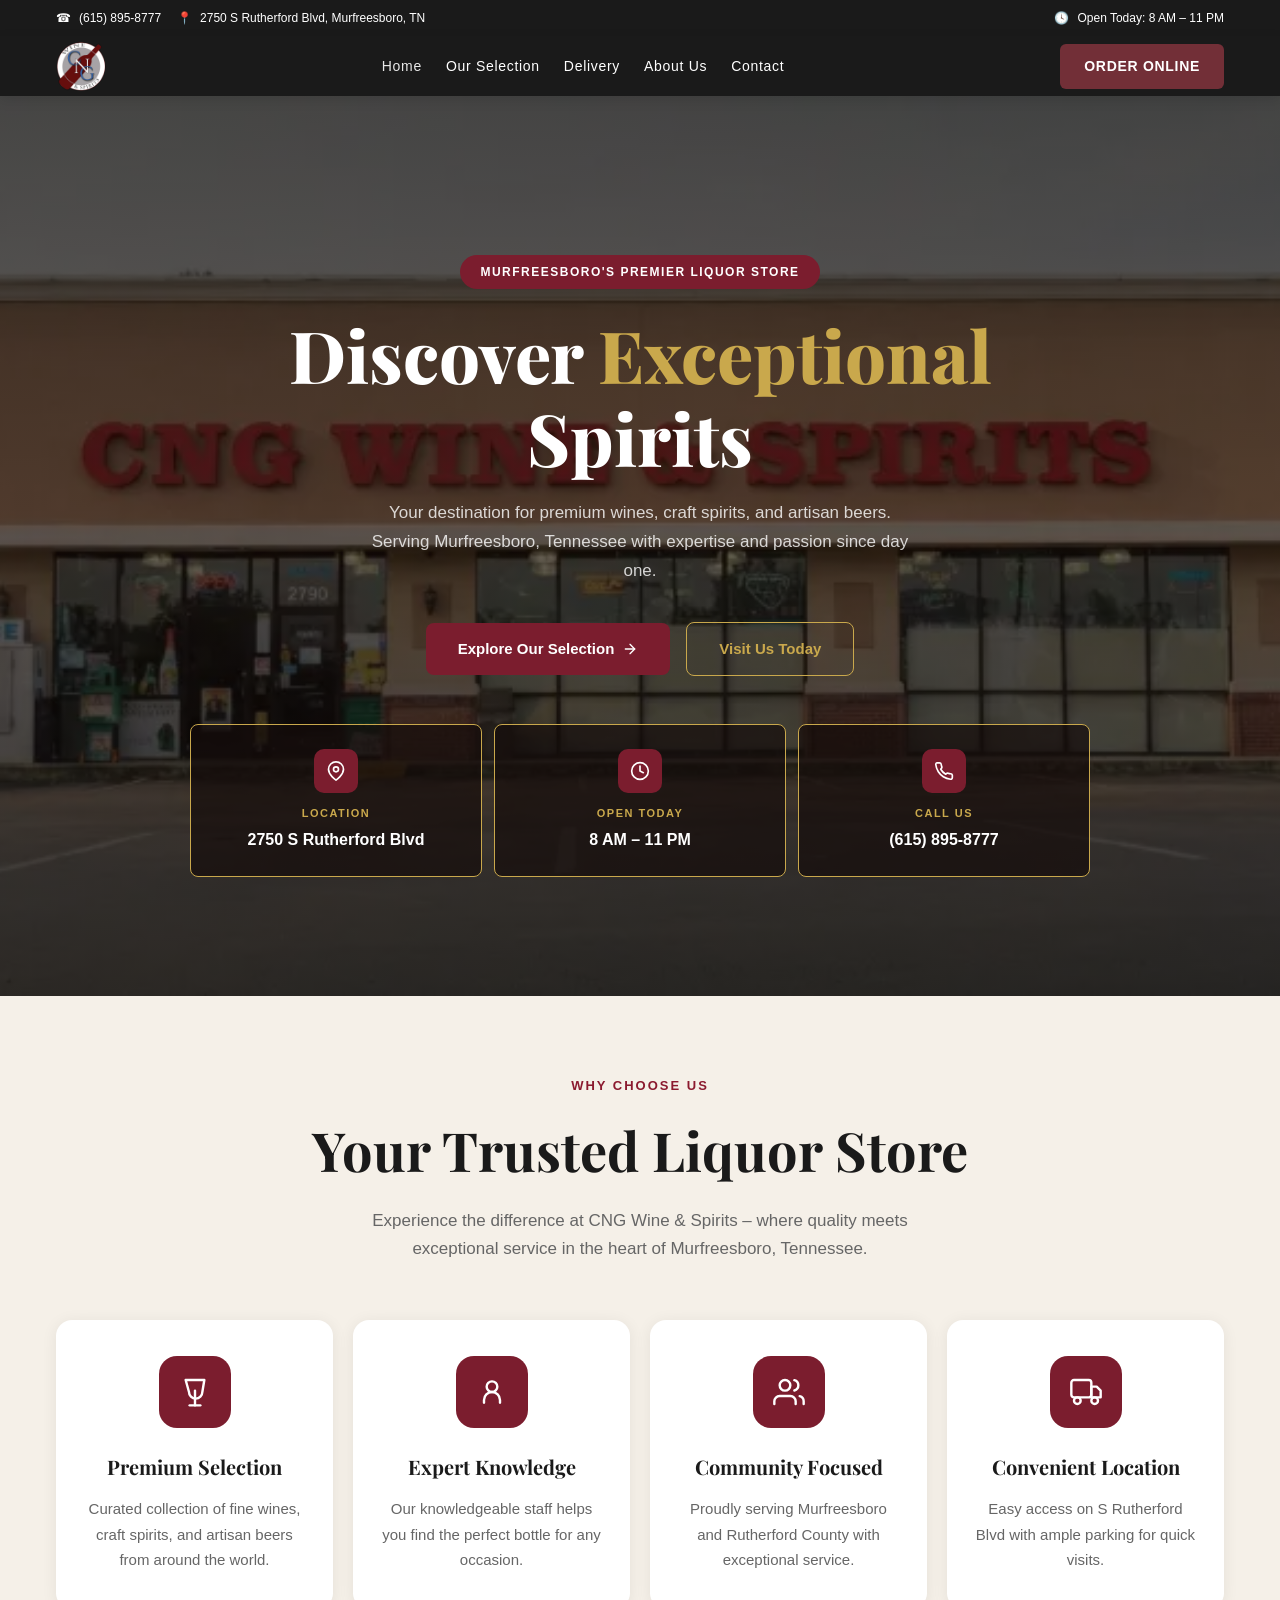
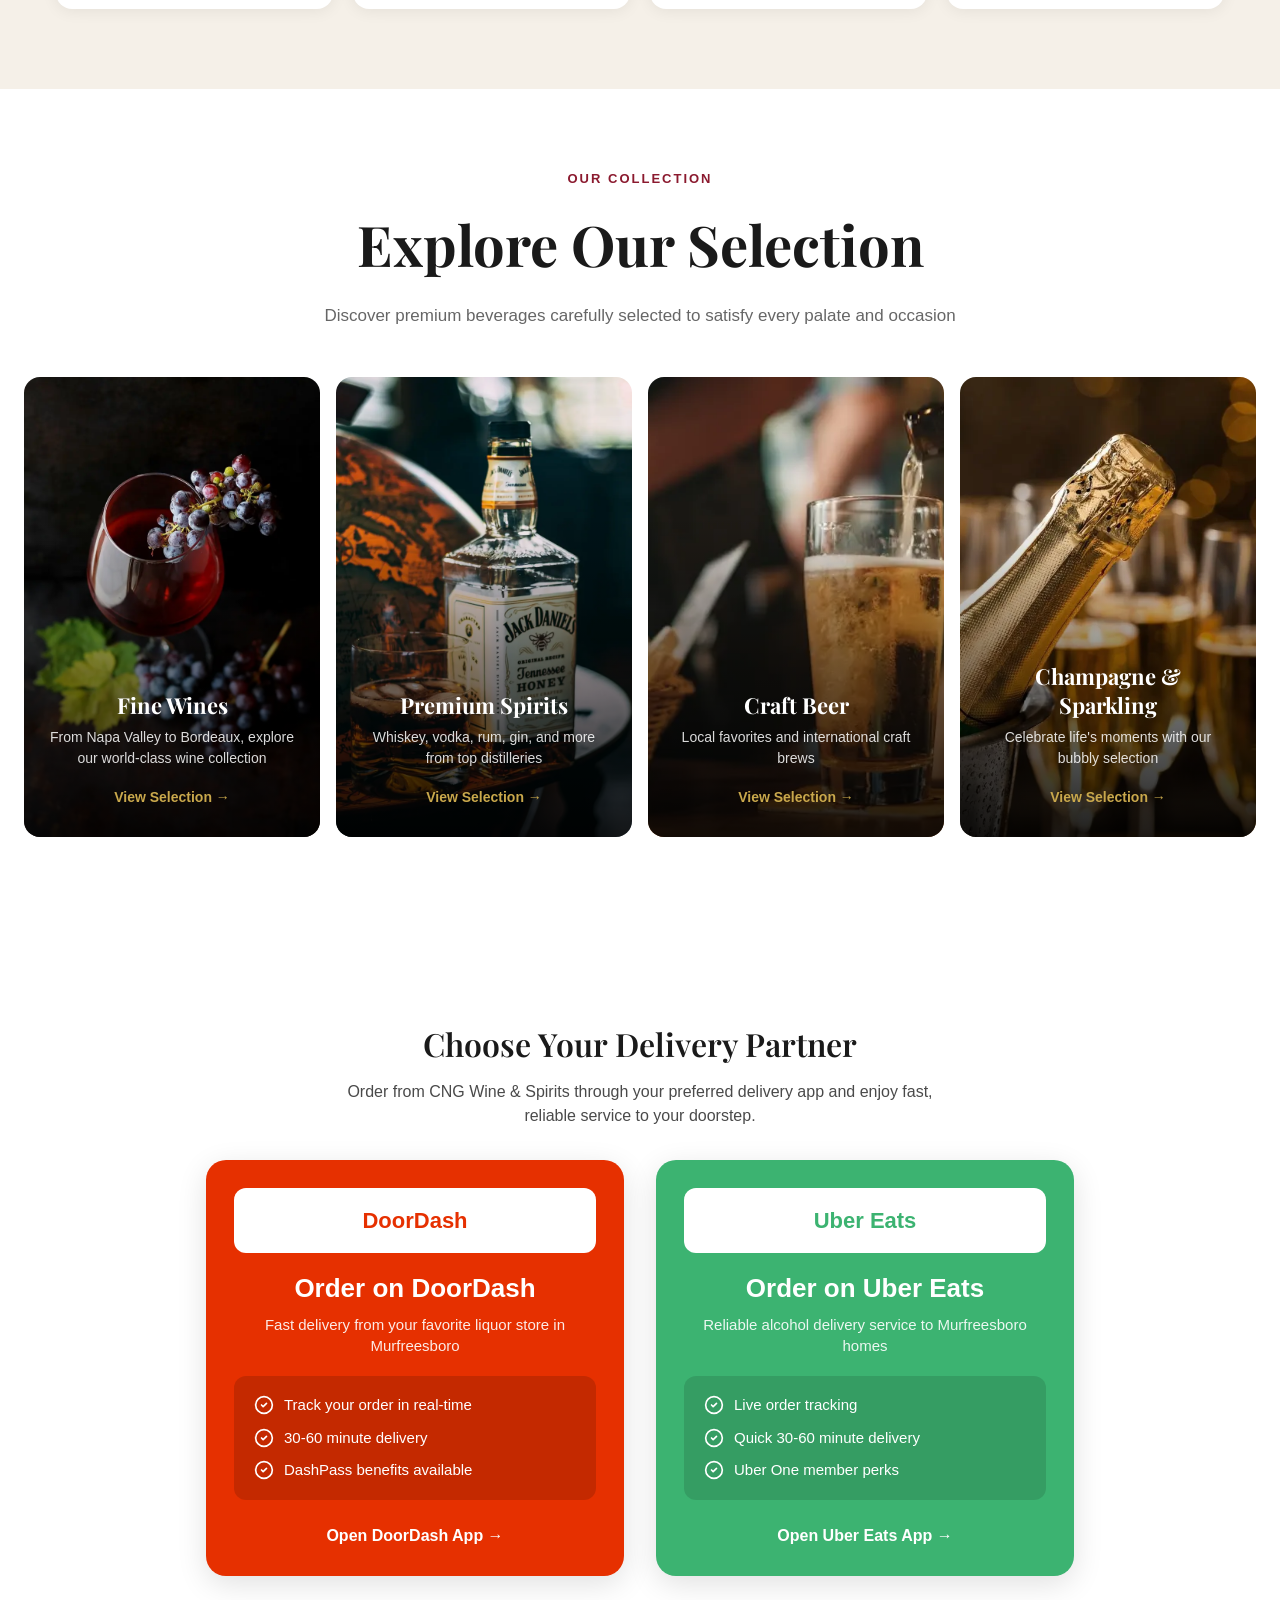
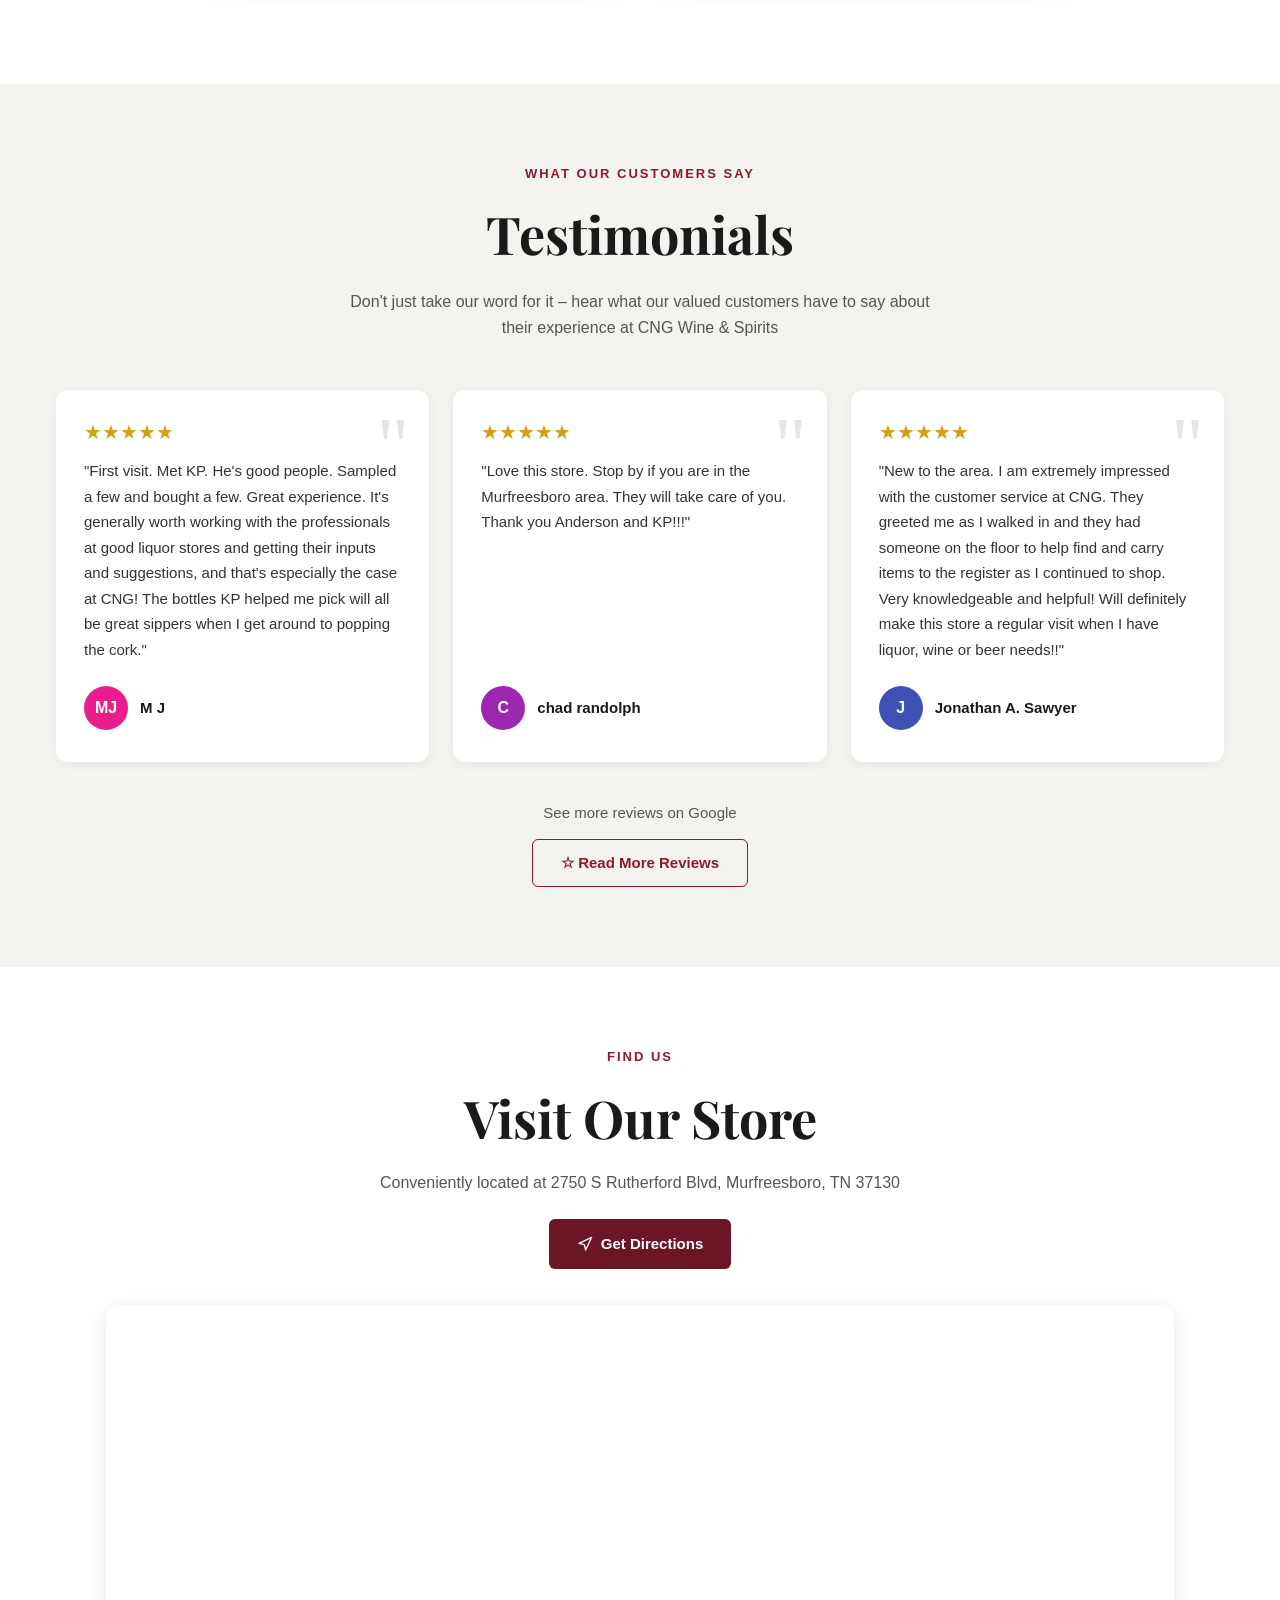
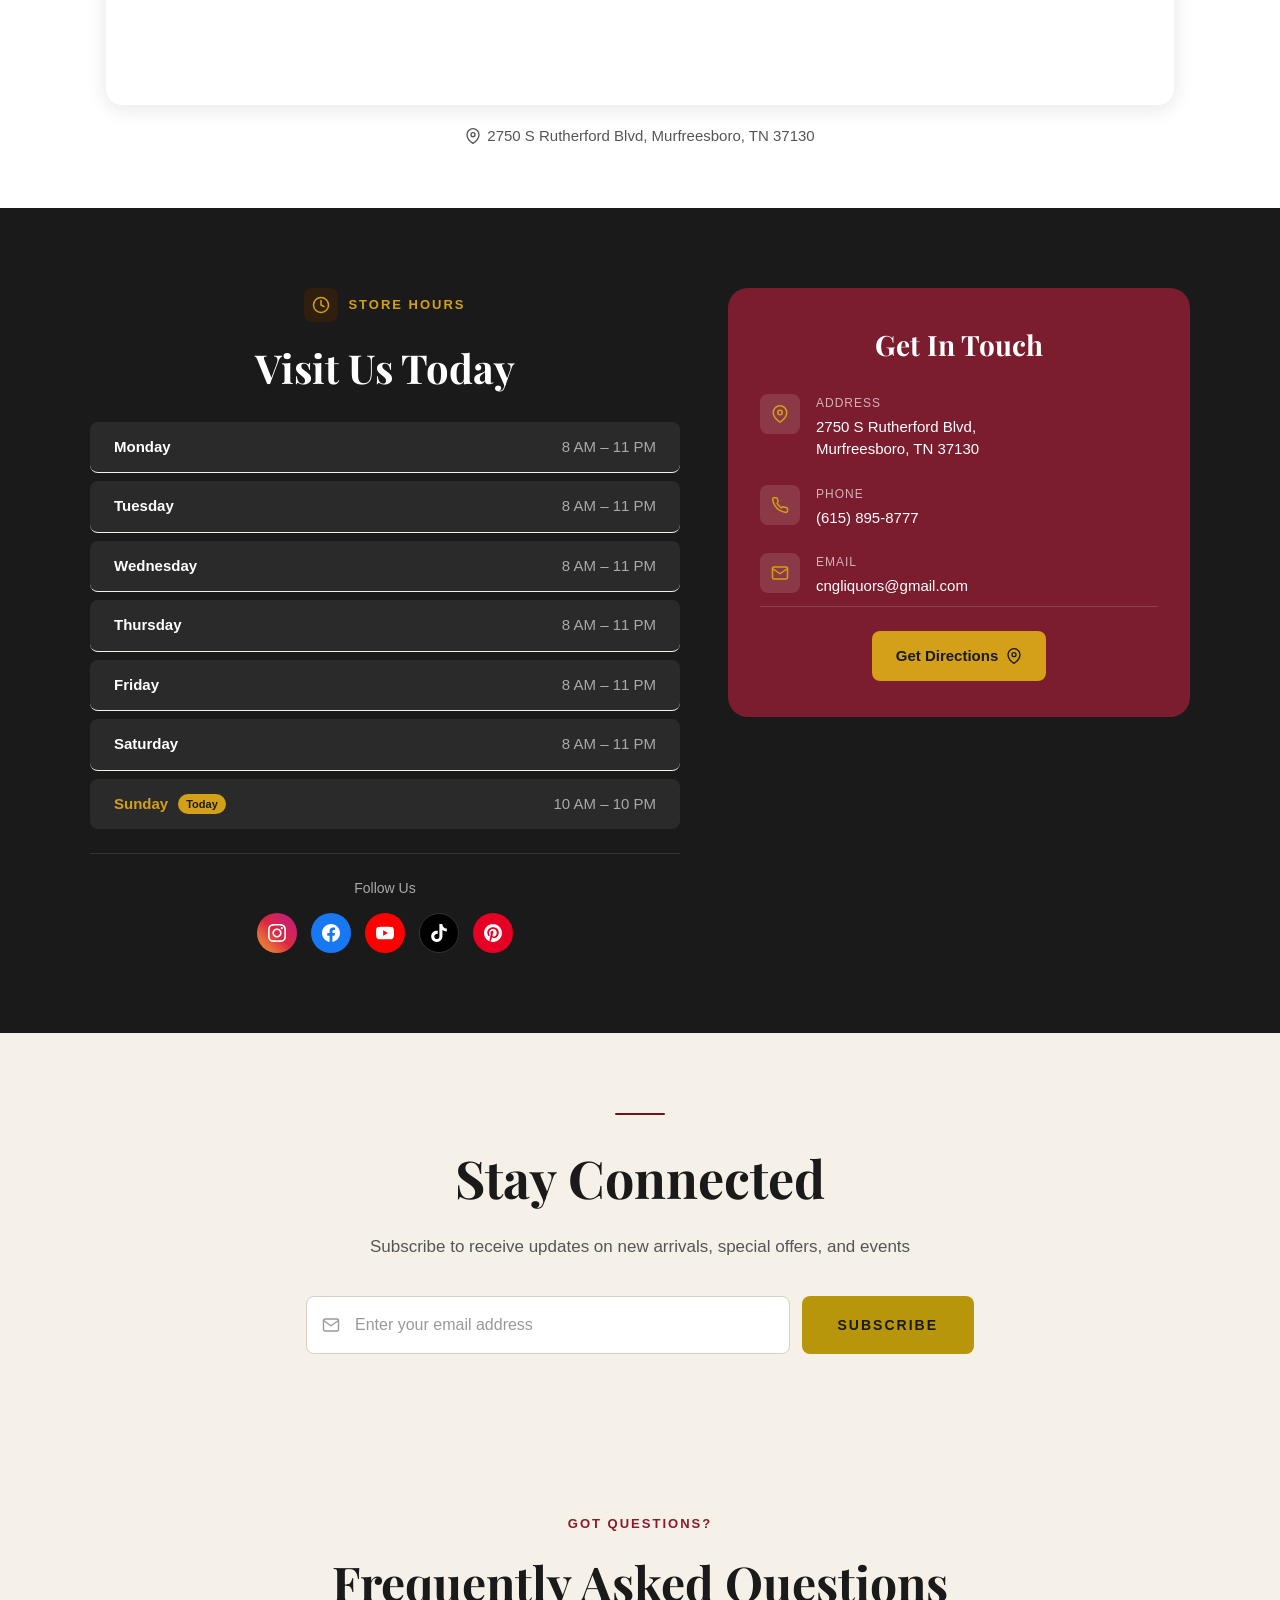
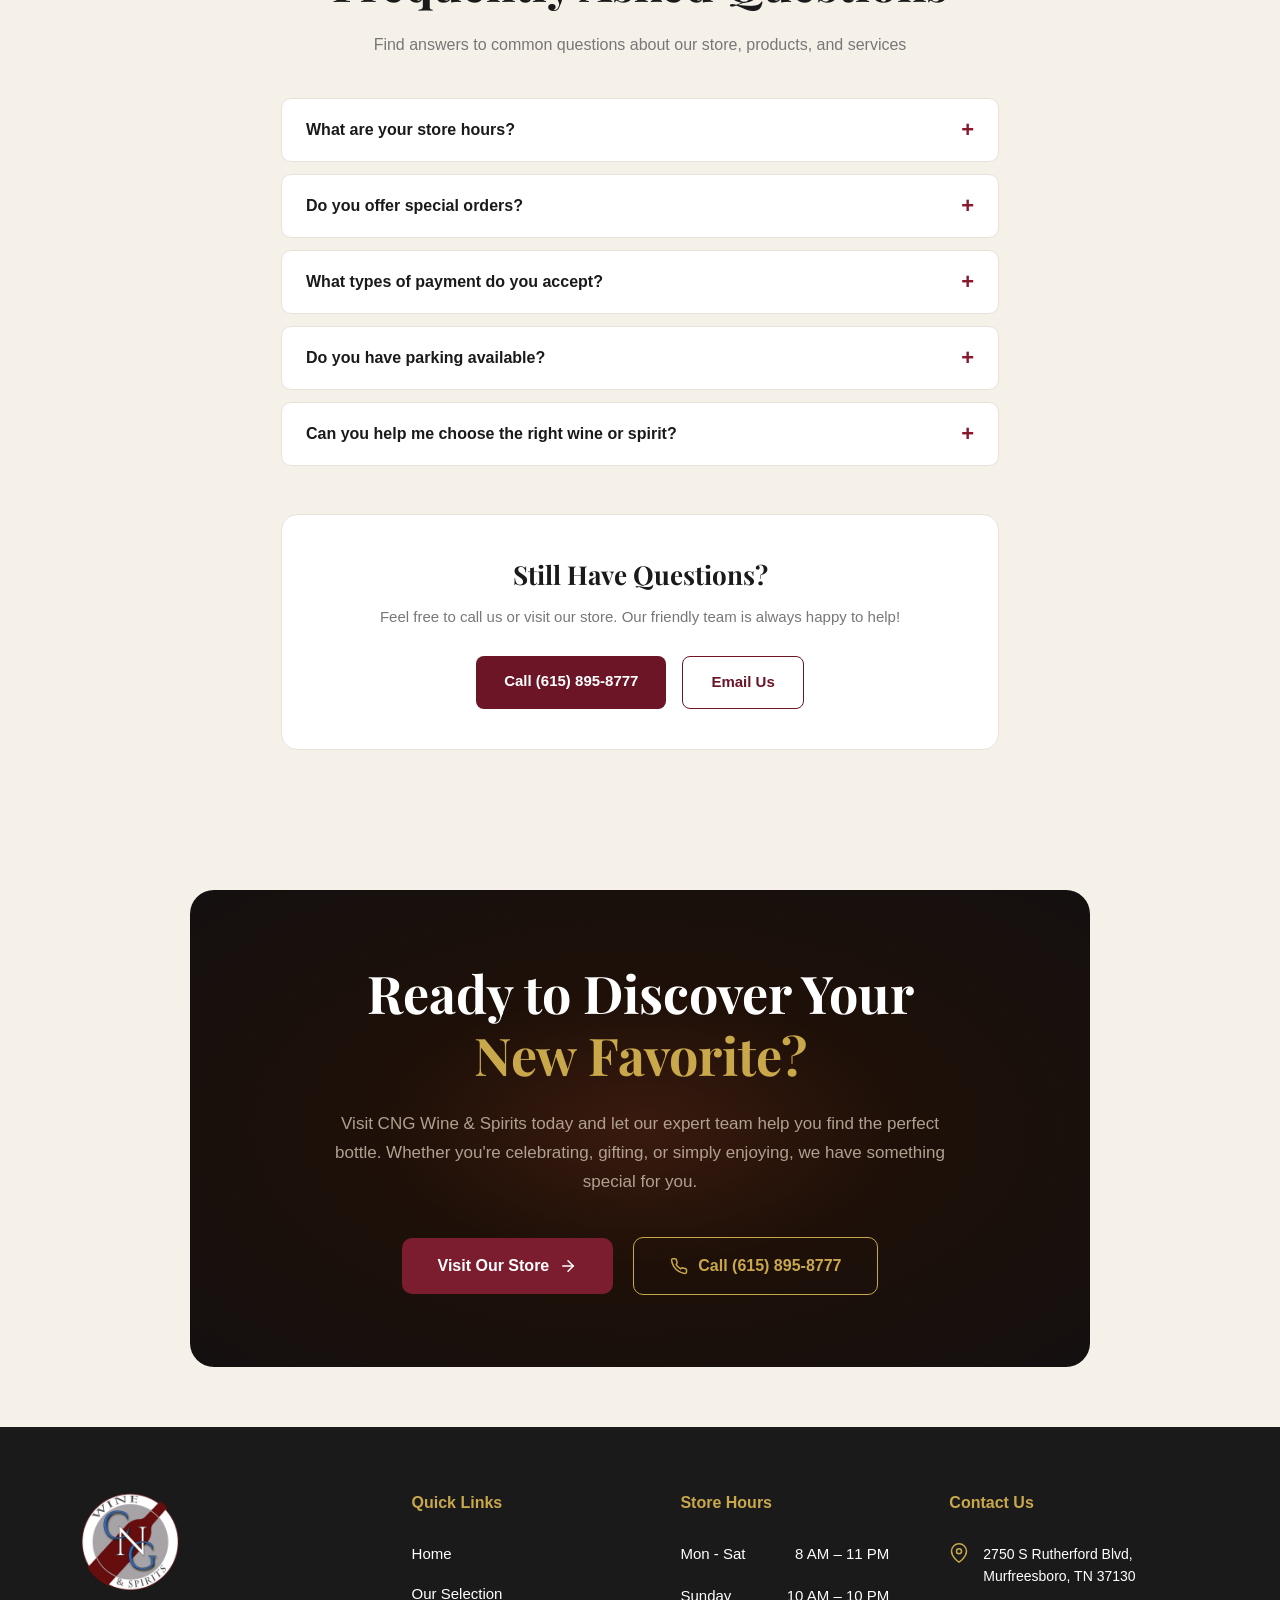
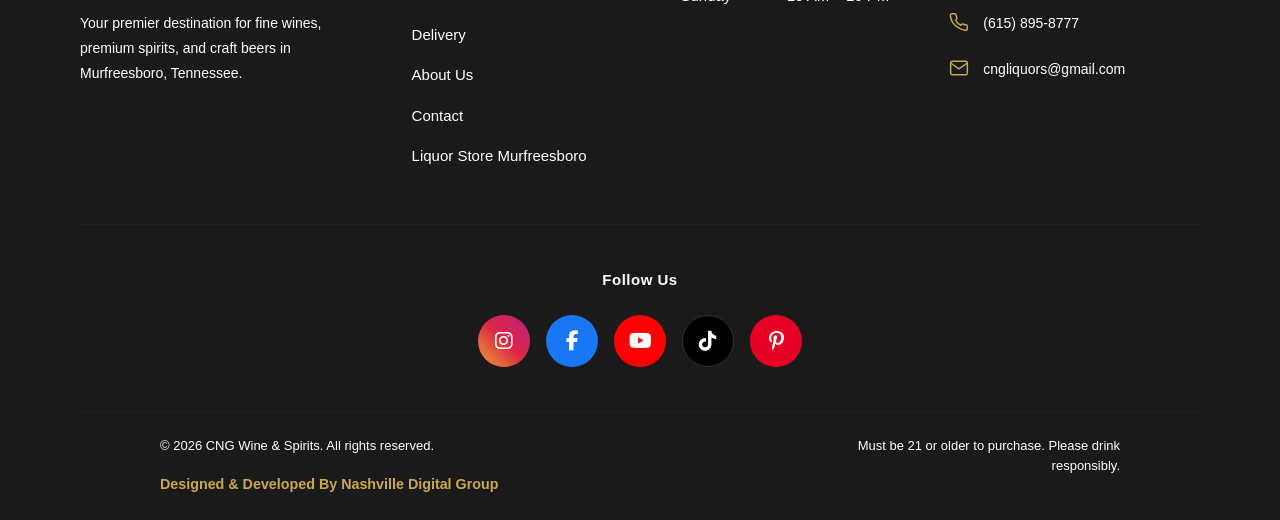
==== commit 39cddd90: "Use WebP images site-wide; add CNG-hero, update all hero and content image refs Made-with: Cursor" ====
--- a/index.html
+++ b/index.html
@@ -164,7 +164,7 @@
         <p class="collection-section__desc">Discover premium beverages carefully selected to satisfy every palate and occasion</p>
         <div class="collection-grid">
           <a href="selection.html#wines" class="collection-card">
-            <img src="image/wine-glass.jpg" alt="Fine Wines" width="600" height="460">
+            <img src="image/wine-glass.webp" alt="Fine Wines" width="600" height="460">
             <div class="collection-card__overlay"></div>
             <div class="collection-card__content">
               <h3 class="collection-card__title">Fine Wines</h3>
@@ -173,7 +173,7 @@
             </div>
           </a>
           <a href="selection.html#spirits" class="collection-card">
-            <img src="image/jd-tn-honey-bottle.jpg" alt="Premium Spirits" width="600" height="460">
+            <img src="image/jd-tn-honey-bottle.webp" alt="Premium Spirits" width="600" height="460">
             <div class="collection-card__overlay"></div>
             <div class="collection-card__content">
               <h3 class="collection-card__title">Premium Spirits</h3>
@@ -182,7 +182,7 @@
             </div>
           </a>
           <a href="selection.html#beers" class="collection-card">
-            <img src="image/beer-glass.jpg" alt="Craft Beer" width="600" height="460">
+            <img src="image/beer-glass.webp" alt="Craft Beer" width="600" height="460">
             <div class="collection-card__overlay"></div>
             <div class="collection-card__content">
               <h3 class="collection-card__title">Craft Beer</h3>
@@ -191,7 +191,7 @@
             </div>
           </a>
           <a href="selection.html#champagne" class="collection-card">
-            <img src="image/Champange.png" alt="Champagne &amp; Sparkling" width="600" height="460">
+            <img src="image/Champange.webp" alt="Champagne &amp; Sparkling" width="600" height="460">
             <div class="collection-card__overlay"></div>
             <div class="collection-card__content">
               <h3 class="collection-card__title">Champagne &amp; Sparkling</h3>
--- a/css/style.css
+++ b/css/style.css
@@ -532,7 +532,7 @@
   width: 100%;
   height: 100%;
   z-index: 0;
-  background-image: url('../images/hero.png');
+  background-image: url('../image/CNG-hero.webp');
   background-size: cover;
   background-position: center center;
   background-repeat: no-repeat;
@@ -1217,7 +1217,7 @@
   width: 100vw;
   height: 100%;
   z-index: 0;
-  background-image: url('../image/delivery-hero.png');
+  background-image: url('../image/delivery-hero.webp');
   background-size: cover;
   background-position: center center;
   background-repeat: no-repeat;
@@ -1466,7 +1466,8 @@
   box-shadow: 0 2px 12px rgba(0, 0, 0, 0.06);
   display: flex;
   flex-direction: column;
-  align-items: flex-start;
+  align-items: center;
+  text-align: center;
 }
 
 .delivery-why-card__icon {
@@ -3367,7 +3368,7 @@
   width: 100vw;
   height: 100%;
   z-index: 0;
-  background-image: url('../image/beer-glass.jpg');
+  background-image: url('../image/about-hero.webp');
   background-size: cover;
   background-position: center center;
   background-repeat: no-repeat;
@@ -3436,7 +3437,7 @@
 
 .about-welcome__text {
   flex: 1;
-  text-align: center;
+  text-align: left;
 }
 
 .about-welcome__eyebrow {
@@ -3455,7 +3456,7 @@
   font-weight: 700;
   color: #1a1a1a;
   margin: 0 0 20px;
-  text-align: center;
+  text-align: left;
 }
 
 .about-welcome__title-accent {
@@ -3712,6 +3713,14 @@
     flex-direction: column;
   }
 
+  .about-welcome__text {
+    text-align: center;
+  }
+
+  .about-welcome__title {
+    text-align: center;
+  }
+
   .about-welcome__img-wrap {
     width: 100%;
   }
@@ -3808,7 +3817,7 @@
   width: 100vw;
   height: 100%;
   z-index: 0;
-  background-image: url('../image/cocktail.jpg');
+  background-image: url('../image/contact-hero.webp');
   background-size: cover;
   background-position: center center;
   background-repeat: no-repeat;
@@ -4239,7 +4248,7 @@
   width: 100vw;
   height: 100%;
   z-index: 0;
-  background-image: url('../images/hero.png');
+  background-image: url('../image/hero.webp');
   background-size: cover;
   background-position: center center;
   background-repeat: no-repeat;
@@ -5039,7 +5048,7 @@
   width: 100vw;
   height: 100%;
   z-index: 0;
-  background-image: url('../image/wine-glass.jpg');
+  background-image: url('../image/selection-hero.webp');
   background-size: cover;
   background-position: center center;
   background-repeat: no-repeat;
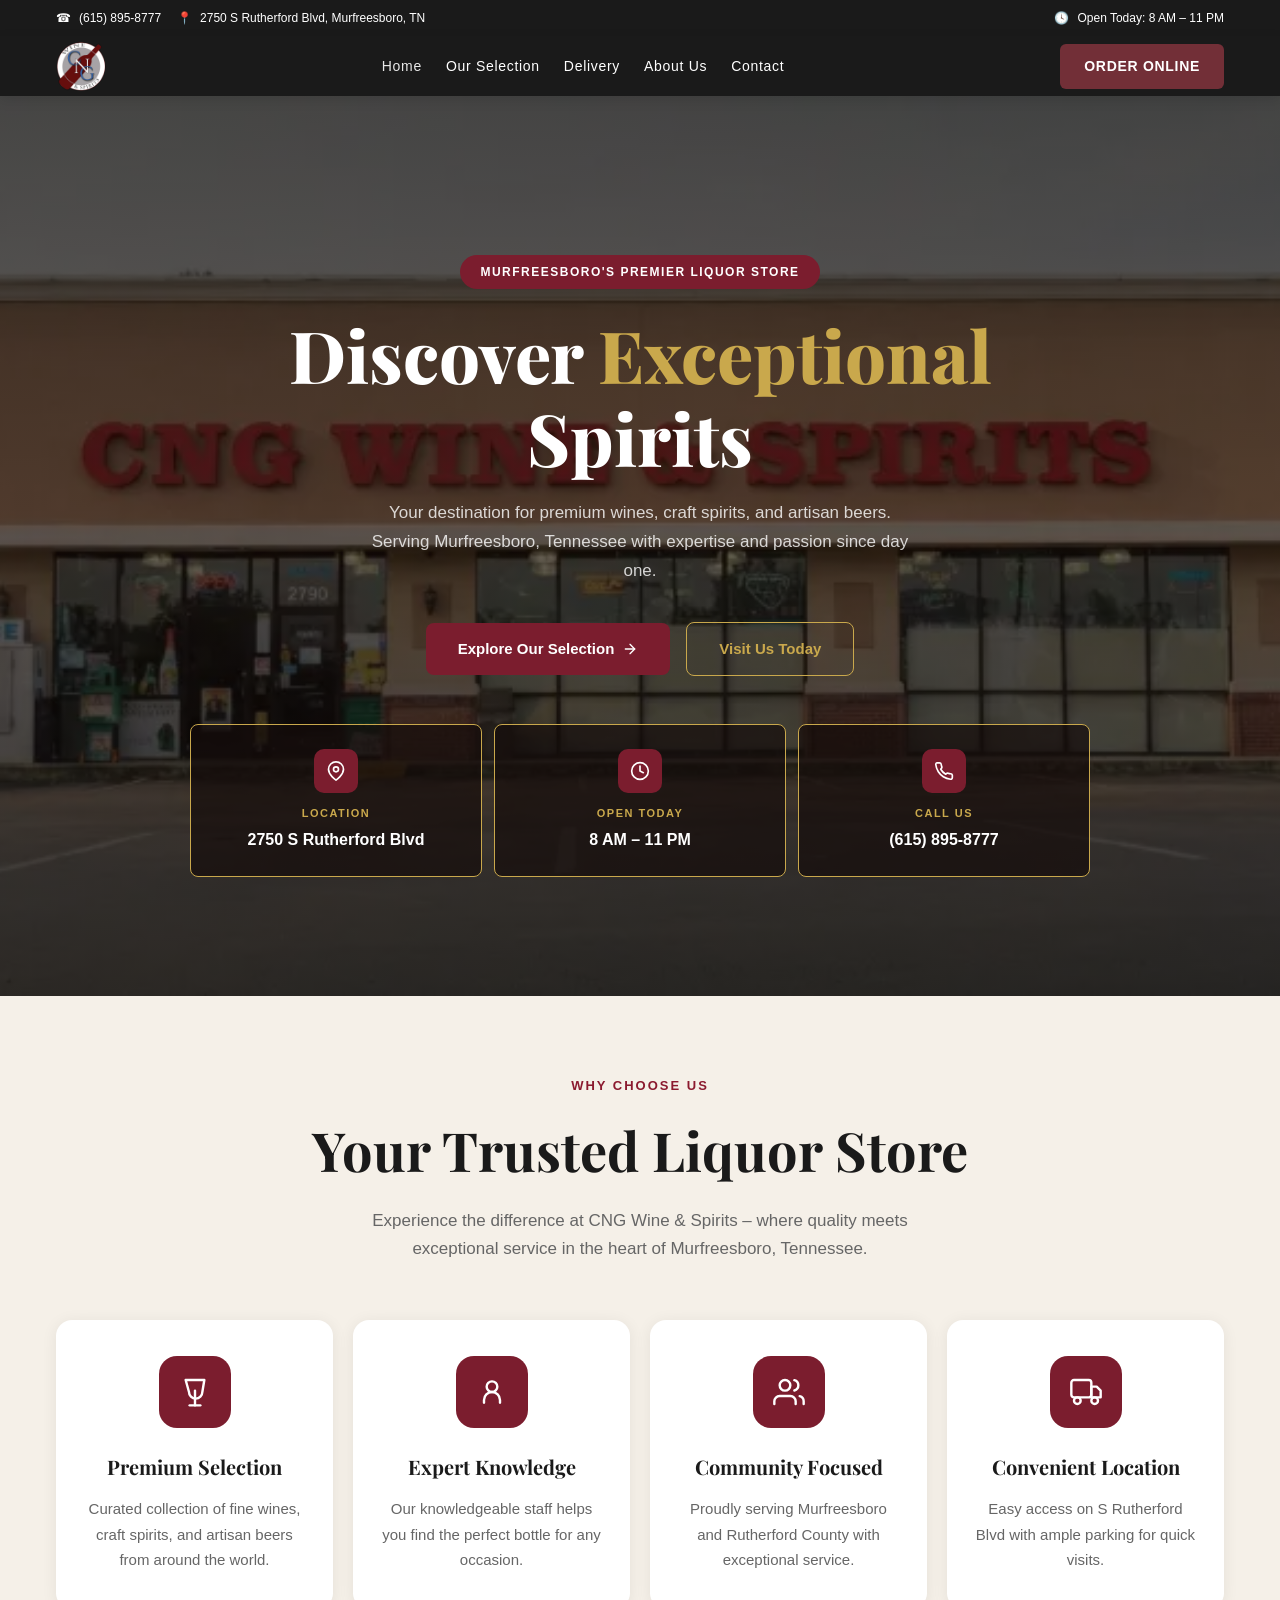
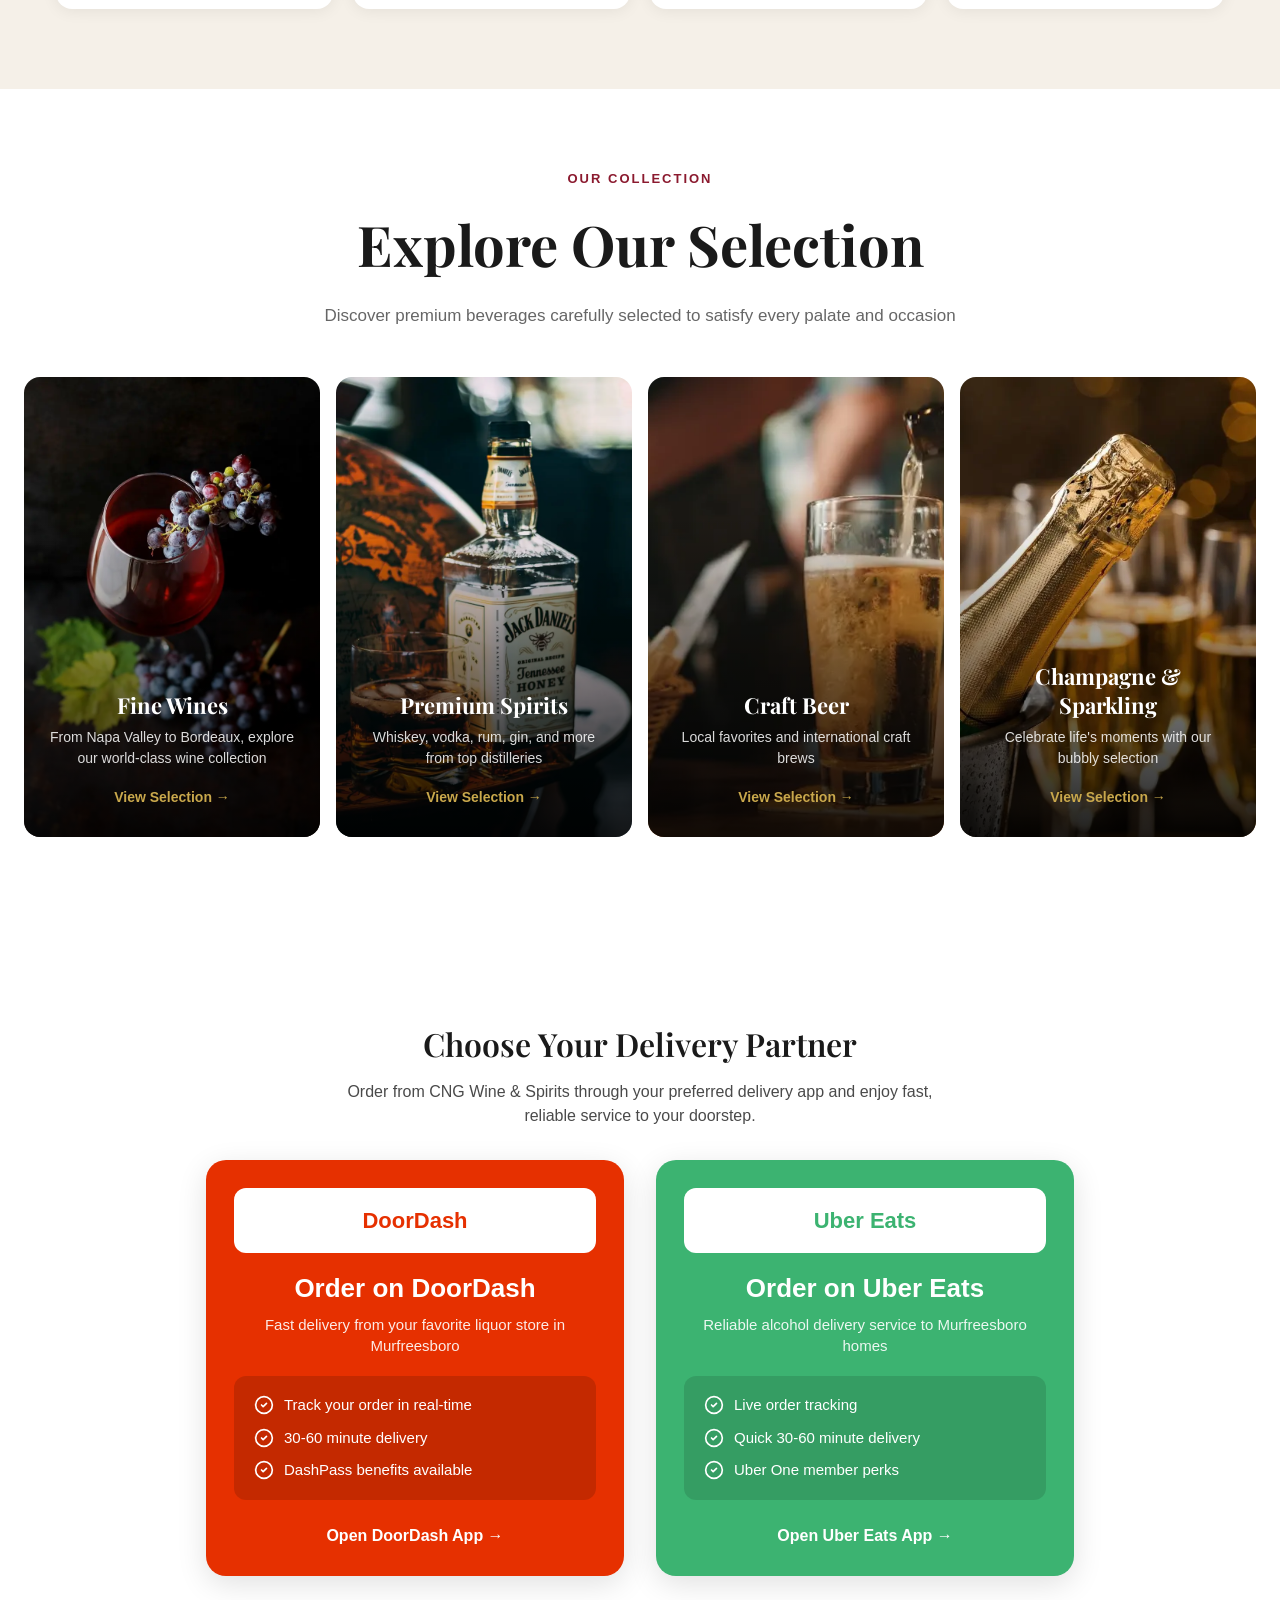
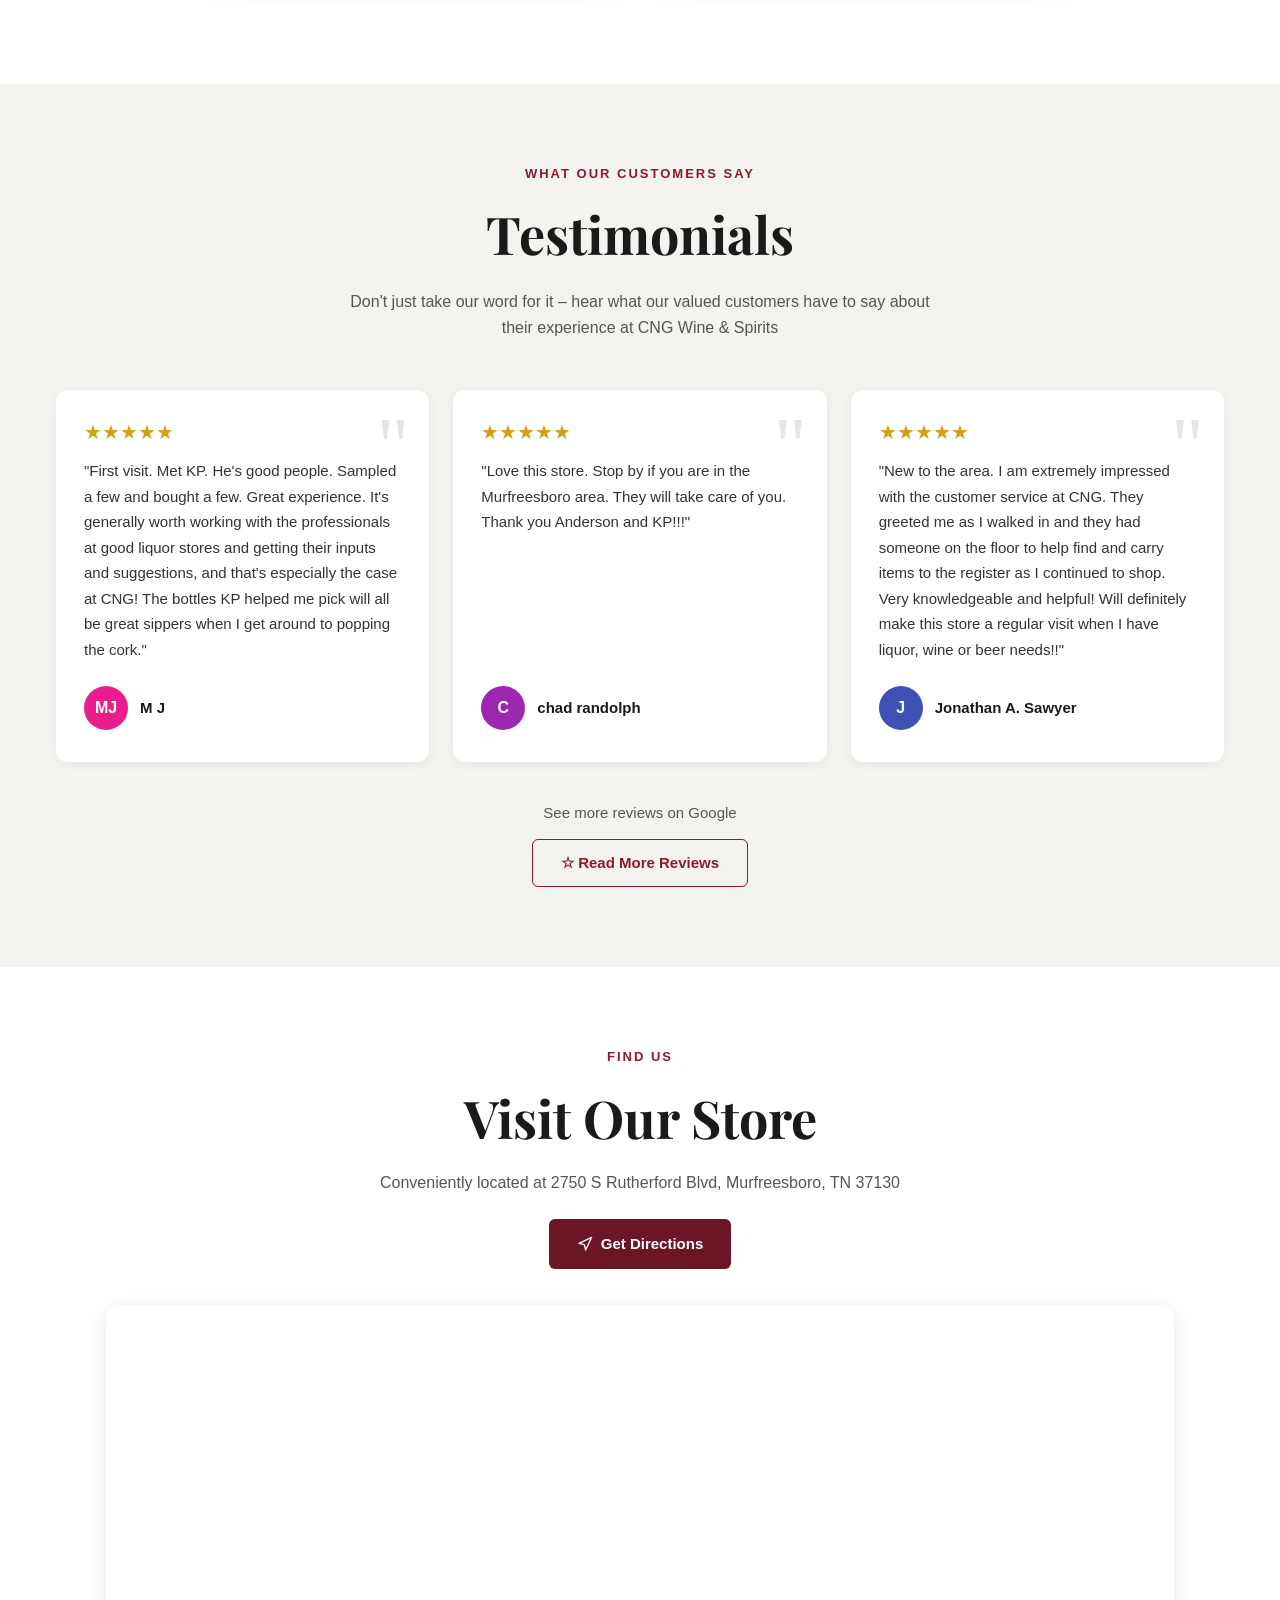
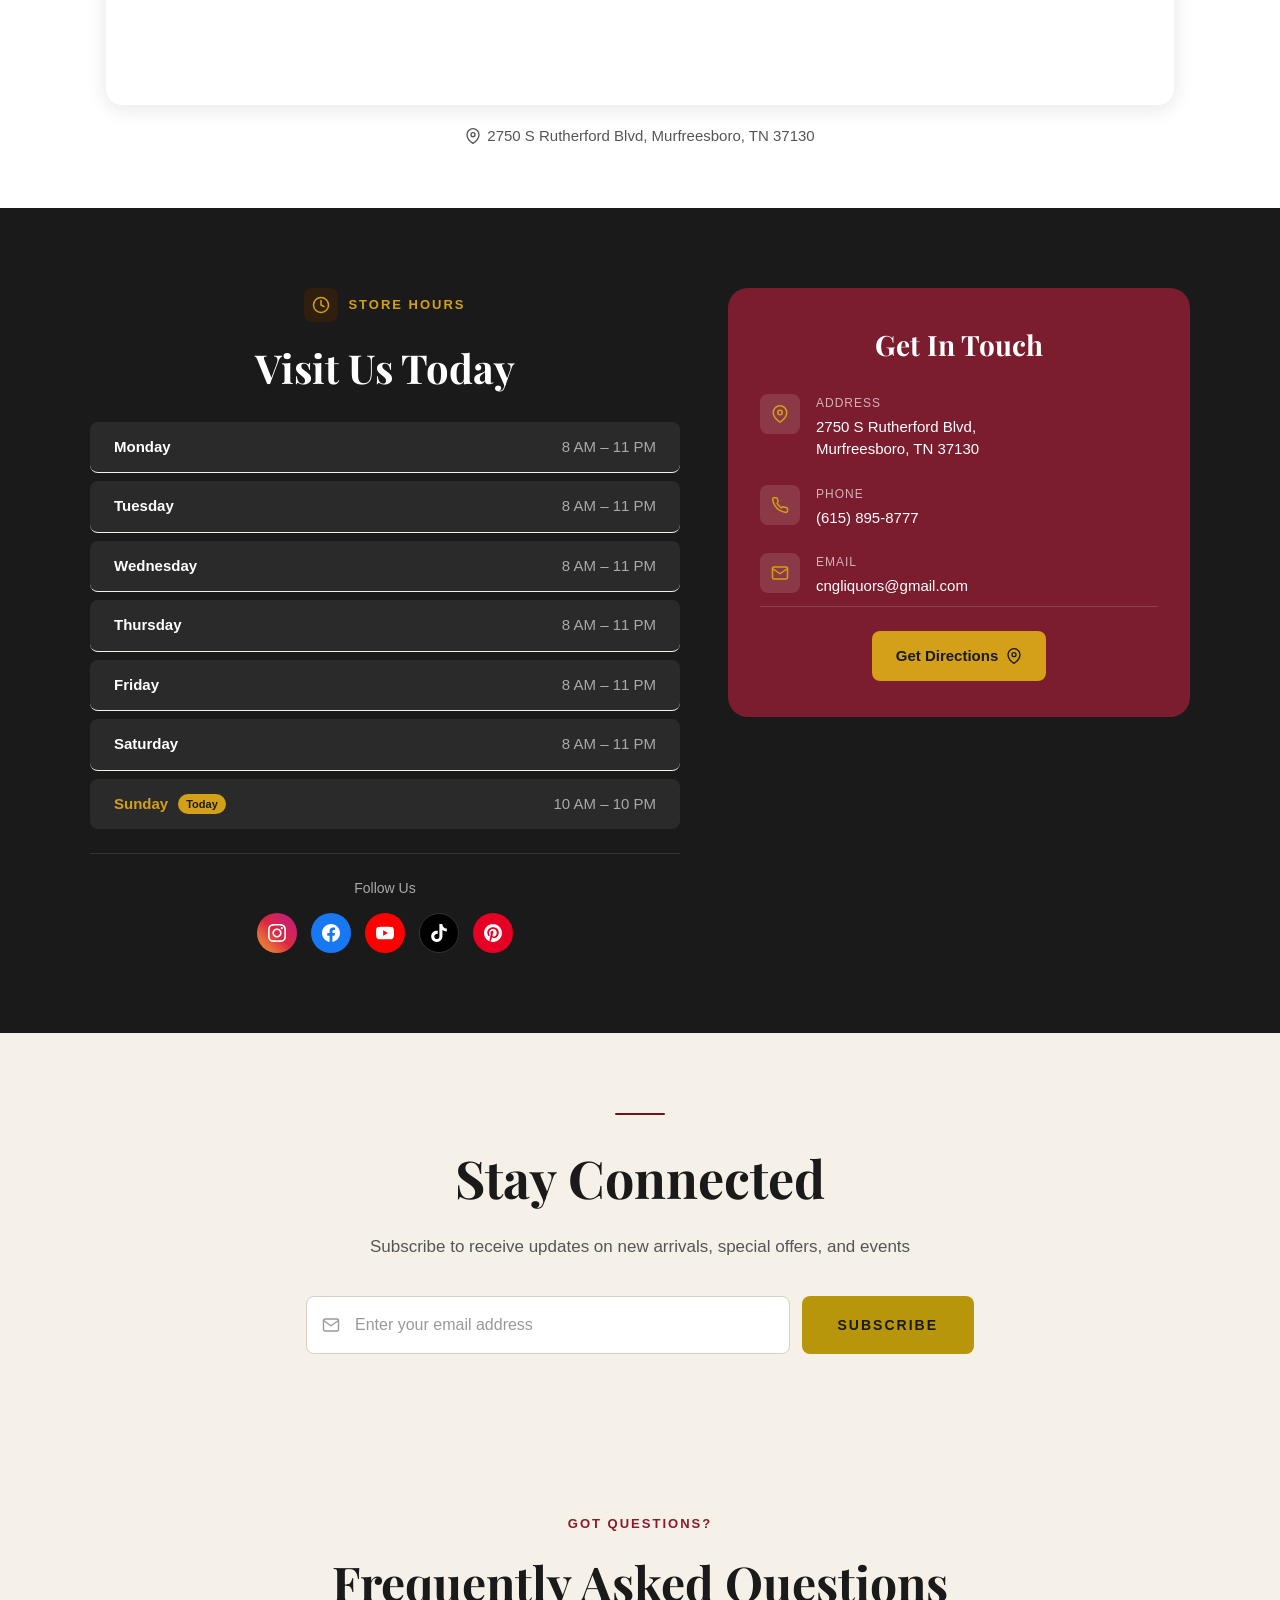
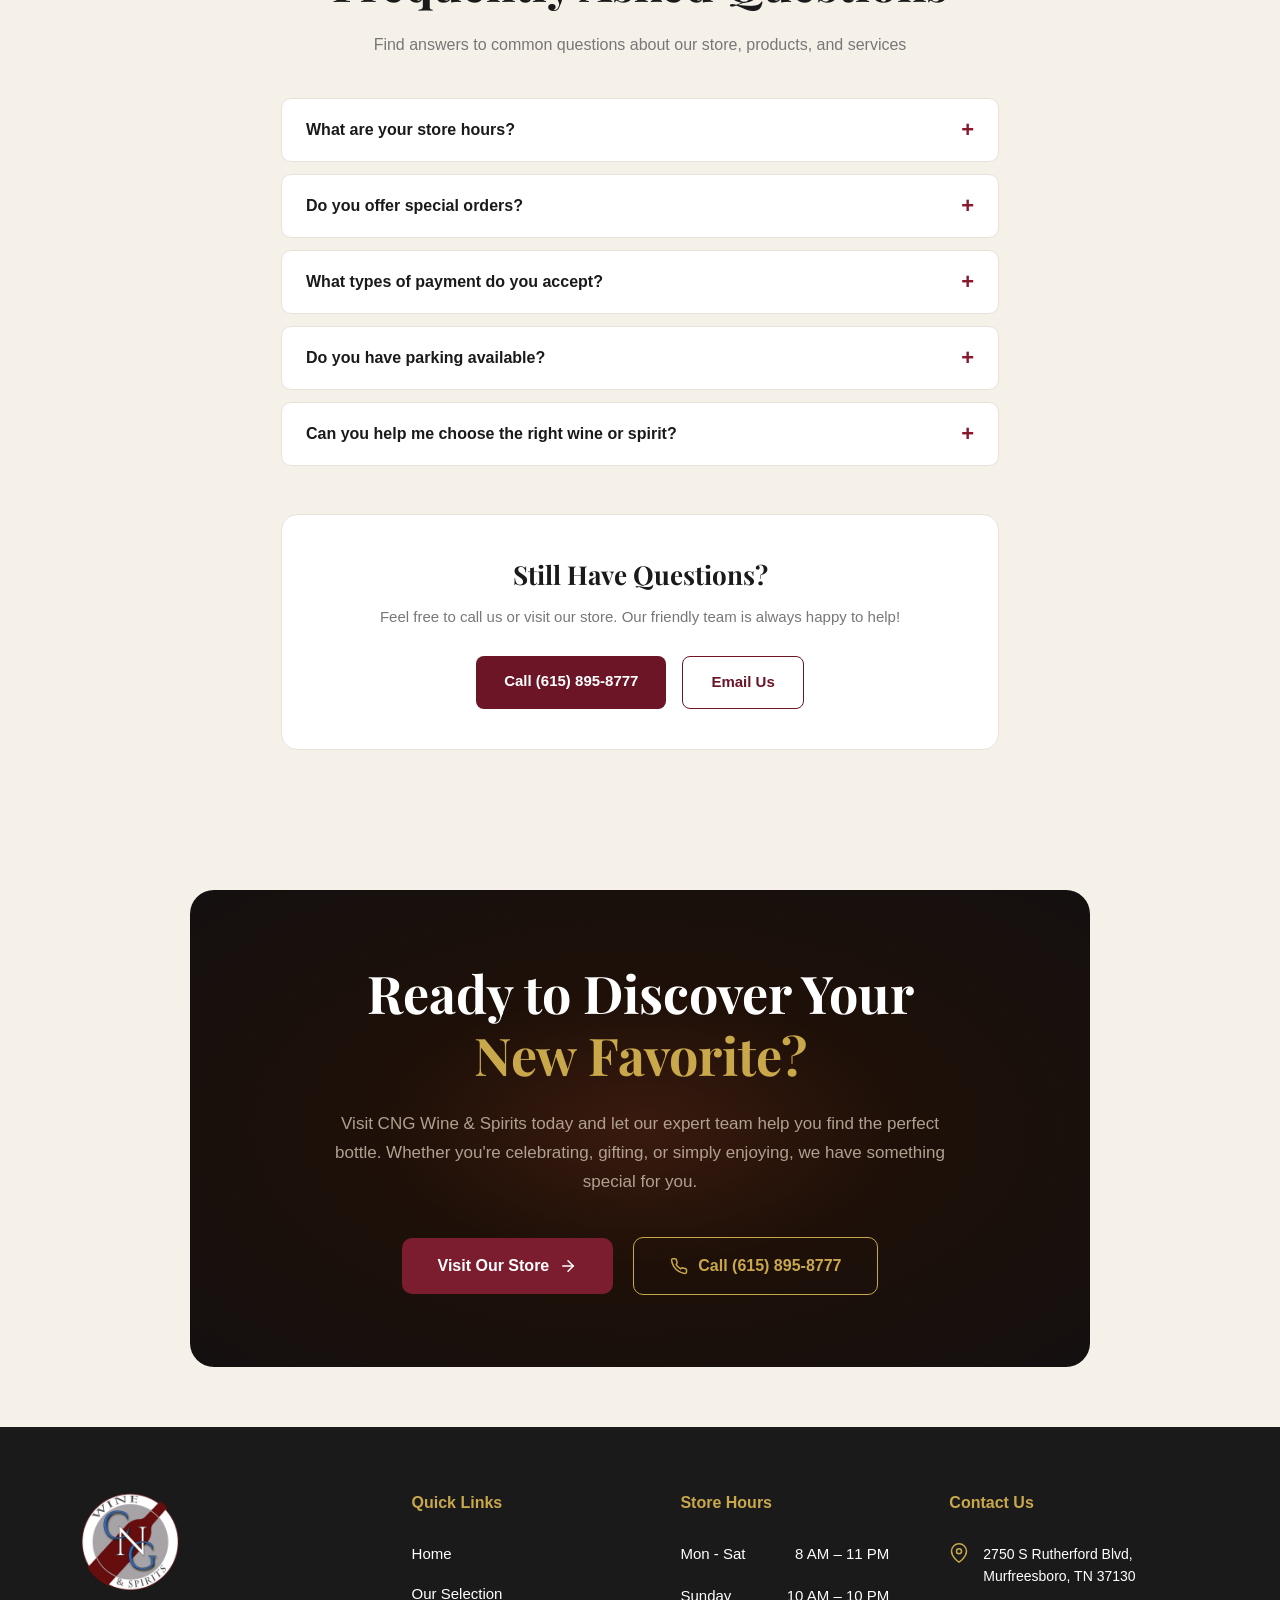
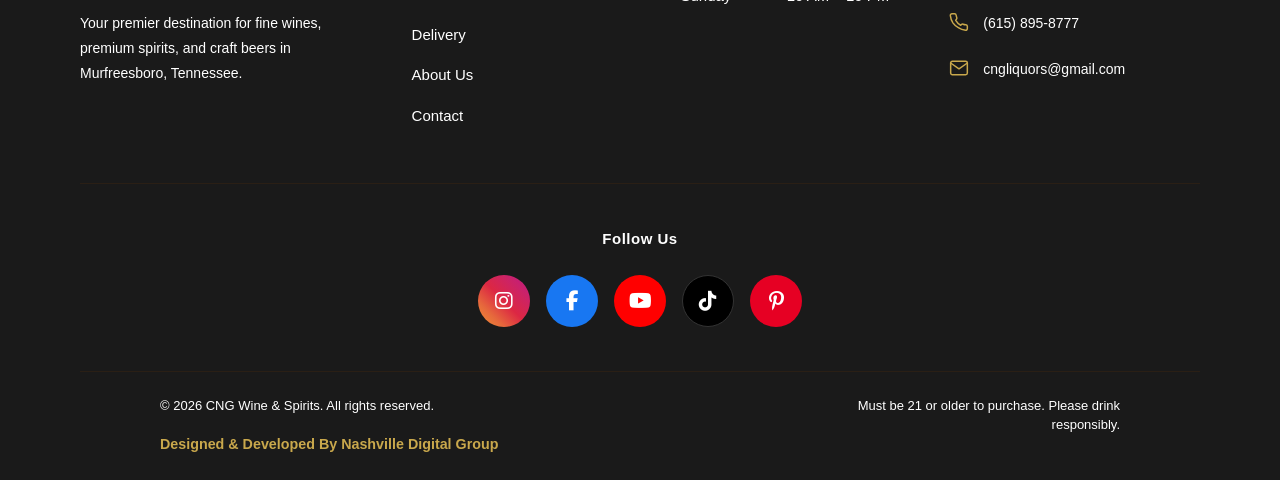
==== commit 66394bc7: "Footer and links: unified footer, NDG link, Google Maps CTAs, LSM hero image, remove LSM from Quick " ====
--- a/index.html
+++ b/index.html
@@ -88,7 +88,7 @@
               <span>Explore Our Selection</span>
               <svg xmlns="http://www.w3.org/2000/svg" width="16" height="16" viewBox="0 0 24 24" fill="none" stroke="white" stroke-width="2" stroke-linecap="round" stroke-linejoin="round" aria-hidden="true"><line x1="5" y1="12" x2="19" y2="12"/><polyline points="12 5 19 12 12 19"/></svg>
             </a>
-            <a href="#location" class="hero-btn hero-btn--outline">Visit Us Today</a>
+            <a href="https://www.google.com/maps/dir/?api=1&destination=2750+S+Rutherford+Blvd,+Murfreesboro,+TN+37130" target="_blank" rel="noopener noreferrer" class="hero-btn hero-btn--outline">Visit Us Today</a>
           </div>
         </div>
         <div class="hero-cards">
@@ -444,7 +444,8 @@
         <span class="stay-connected__divider" aria-hidden="true"></span>
         <h2 class="stay-connected__title">Stay Connected</h2>
         <p class="stay-connected__desc">Subscribe to receive updates on new arrivals, special offers, and events</p>
-        <form class="stay-connected__form subscribe-form" action="#" method="post" aria-label="Newsletter signup">
+        <form class="stay-connected__form subscribe-form" action="https://formspree.io/f/mdalbjga" method="post" aria-label="Newsletter signup">
+          <input type="hidden" name="_subject" value="Newsletter signup (footer) - cngliquors.com">
           <div class="stay-connected__input-wrapper">
             <svg class="stay-connected__input-icon" xmlns="http://www.w3.org/2000/svg" width="18" height="18" viewBox="0 0 24 24" fill="none" stroke="currentColor" stroke-width="1.8" stroke-linecap="round" stroke-linejoin="round" aria-hidden="true"><path d="M4 4h16c1.1 0 2 .9 2 2v12c0 1.1-.9 2-2 2H4c-1.1 0-2-.9-2-2V6c0-1.1.9-2 2-2z"/><polyline points="22,6 12,13 2,6"/></svg>
             <label for="stay-connected-email" class="sr-only">Email address</label>
@@ -459,11 +460,32 @@
           if (form) {
             form.addEventListener('submit', function(e) {
               e.preventDefault();
-              var email = this.querySelector('input[type="email"]').value;
-              if (email) {
-                alert('Thank you for subscribing!');
-                this.reset();
+              var email = this.querySelector('input[type="email"]').value.trim();
+              if (!email || this.querySelector('input[type="email"]').value.indexOf('@') === -1) {
+                alert('Please enter a valid email address.');
+                return;
               }
+              var btn = this.querySelector('.stay-connected__btn');
+              if (btn) btn.disabled = true;
+              fetch(this.action, {
+                method: 'POST',
+                body: new FormData(this),
+                headers: { 'Accept': 'application/json' }
+              })
+                .then(function(r) {
+                  if (r.ok) {
+                    alert('Thank you for subscribing!');
+                    form.reset();
+                  } else {
+                    alert('Something went wrong. Please try again later.');
+                  }
+                })
+                .catch(function() {
+                  alert('Something went wrong. Please try again later.');
+                })
+                .finally(function() {
+                  if (btn) btn.disabled = false;
+                });
             });
           }
         })();
@@ -565,7 +587,7 @@
         <h2 class="cta-banner__title">Ready to Discover Your<br><span class="gold-text">New Favorite?</span></h2>
         <p class="cta-banner__desc">Visit CNG Wine &amp; Spirits today and let our expert team help you find the perfect bottle. Whether you're celebrating, gifting, or simply enjoying, we have something special for you.</p>
         <div class="cta-banner__btns">
-          <a href="#" class="cta-banner__btn cta-banner__btn--filled">
+          <a href="https://www.google.com/maps/dir/?api=1&destination=2750+S+Rutherford+Blvd,+Murfreesboro,+TN+37130" target="_blank" rel="noopener noreferrer" class="cta-banner__btn cta-banner__btn--filled">
             <span>Visit Our Store</span>
             <svg xmlns="http://www.w3.org/2000/svg" width="18" height="18" viewBox="0 0 24 24" fill="none" stroke="white" stroke-width="2" stroke-linecap="round" stroke-linejoin="round" aria-hidden="true"><line x1="5" y1="12" x2="19" y2="12"/><polyline points="12 5 19 12 12 19"/></svg>
           </a>
@@ -593,7 +615,6 @@
           <a href="delivery.html">Delivery</a>
           <a href="about.html">About Us</a>
           <a href="contact.html">Contact</a>
-          <a href="liquor-store-murfreesboro.html">Liquor Store Murfreesboro</a>
         </nav>
       </div>
       <div class="footer__col">
@@ -647,7 +668,7 @@
     <hr class="footer__divider">
     <div class="footer__bottom-bar">
       <div class="footer__bottom-inner">
-        <p class="footer__copyright">© 2026 CNG Wine &amp; Spirits. All rights reserved.<span class="footer__copyright-line2">Designed &amp; Developed By <a href="#" class="footer__ndg-link">Nashville Digital Group</a></span></p>
+        <p class="footer__copyright">© 2026 CNG Wine &amp; Spirits. All rights reserved.<span class="footer__copyright-line2">Designed &amp; Developed By <a href="https://nashvilledigitalgroup.com" target="_blank" rel="noopener noreferrer" class="footer__ndg-link">Nashville Digital Group</a></span></p>
         <p class="footer__disclaimer">Must be 21 or older to purchase. Please drink responsibly.</p>
       </div>
     </div>
@@ -701,8 +722,9 @@
       <div id="popup-form-area">
         <h2 id="popup-heading">Stay Connected</h2>
         <p id="popup-description">Join our community and be the first to hear about exclusive deals, new arrivals, and special events at CNG Wine &amp; Spirits!</p>
-        <form id="popup-subscribe-form">
-          <input type="email" id="popup-email-input" placeholder="Enter your email address" required autocomplete="email"/>
+        <form id="popup-subscribe-form" action="https://formspree.io/f/mdalbjga" method="post" aria-label="Newsletter signup">
+          <input type="hidden" name="_subject" value="Newsletter signup - cngliquors.com">
+          <input type="email" id="popup-email-input" name="email" placeholder="Enter your email address" required autocomplete="email"/>
           <button type="submit" id="popup-submit-btn">Subscribe Now</button>
         </form>
         <p id="popup-privacy-text">We respect your privacy. Unsubscribe anytime.</p>
--- a/css/style.css
+++ b/css/style.css
@@ -3231,6 +3231,7 @@
 
 .footer__copyright-line2 .footer__ndg-link {
   color: #C9A84C;
+  text-decoration: none;
 }
 
 .footer__disclaimer {
@@ -4248,7 +4249,7 @@
   width: 100vw;
   height: 100%;
   z-index: 0;
-  background-image: url('../image/hero.webp');
+  background-image: url('../image/contact-hero.webp');
   background-size: cover;
   background-position: center center;
   background-repeat: no-repeat;
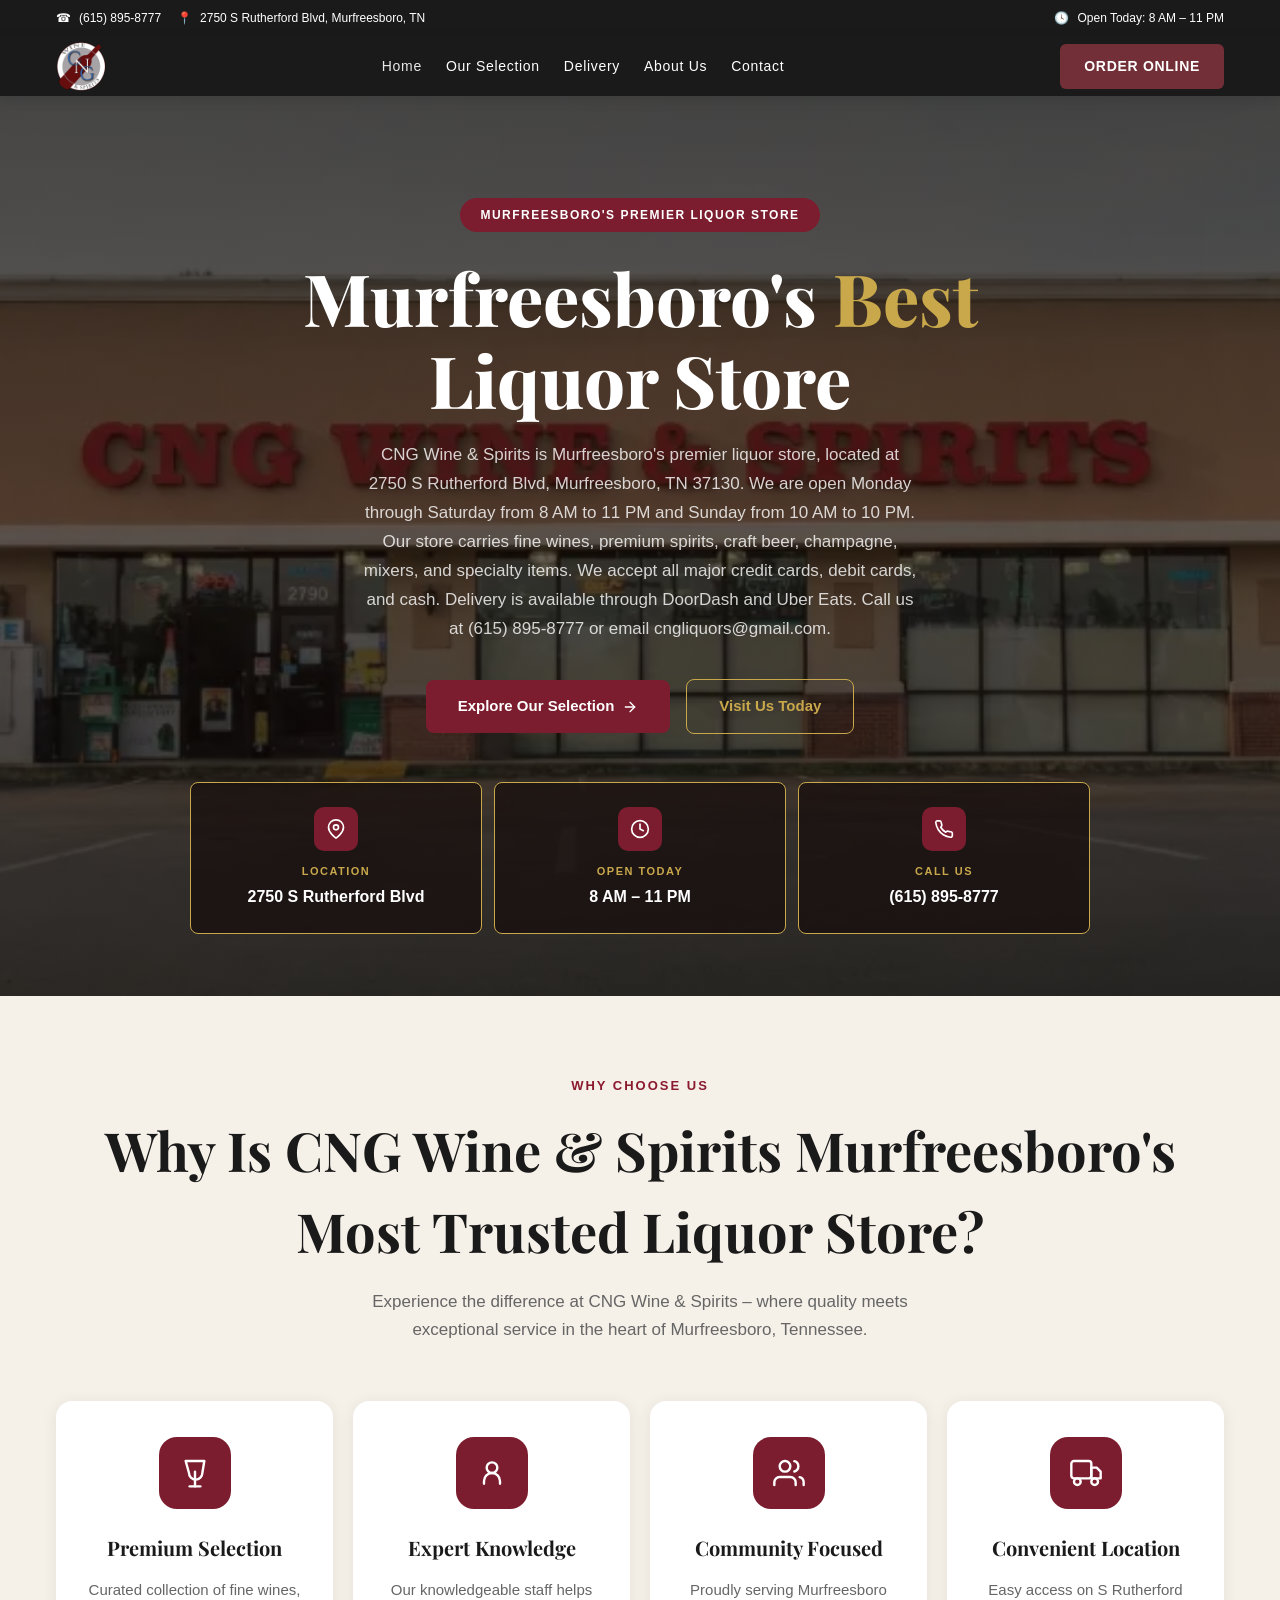
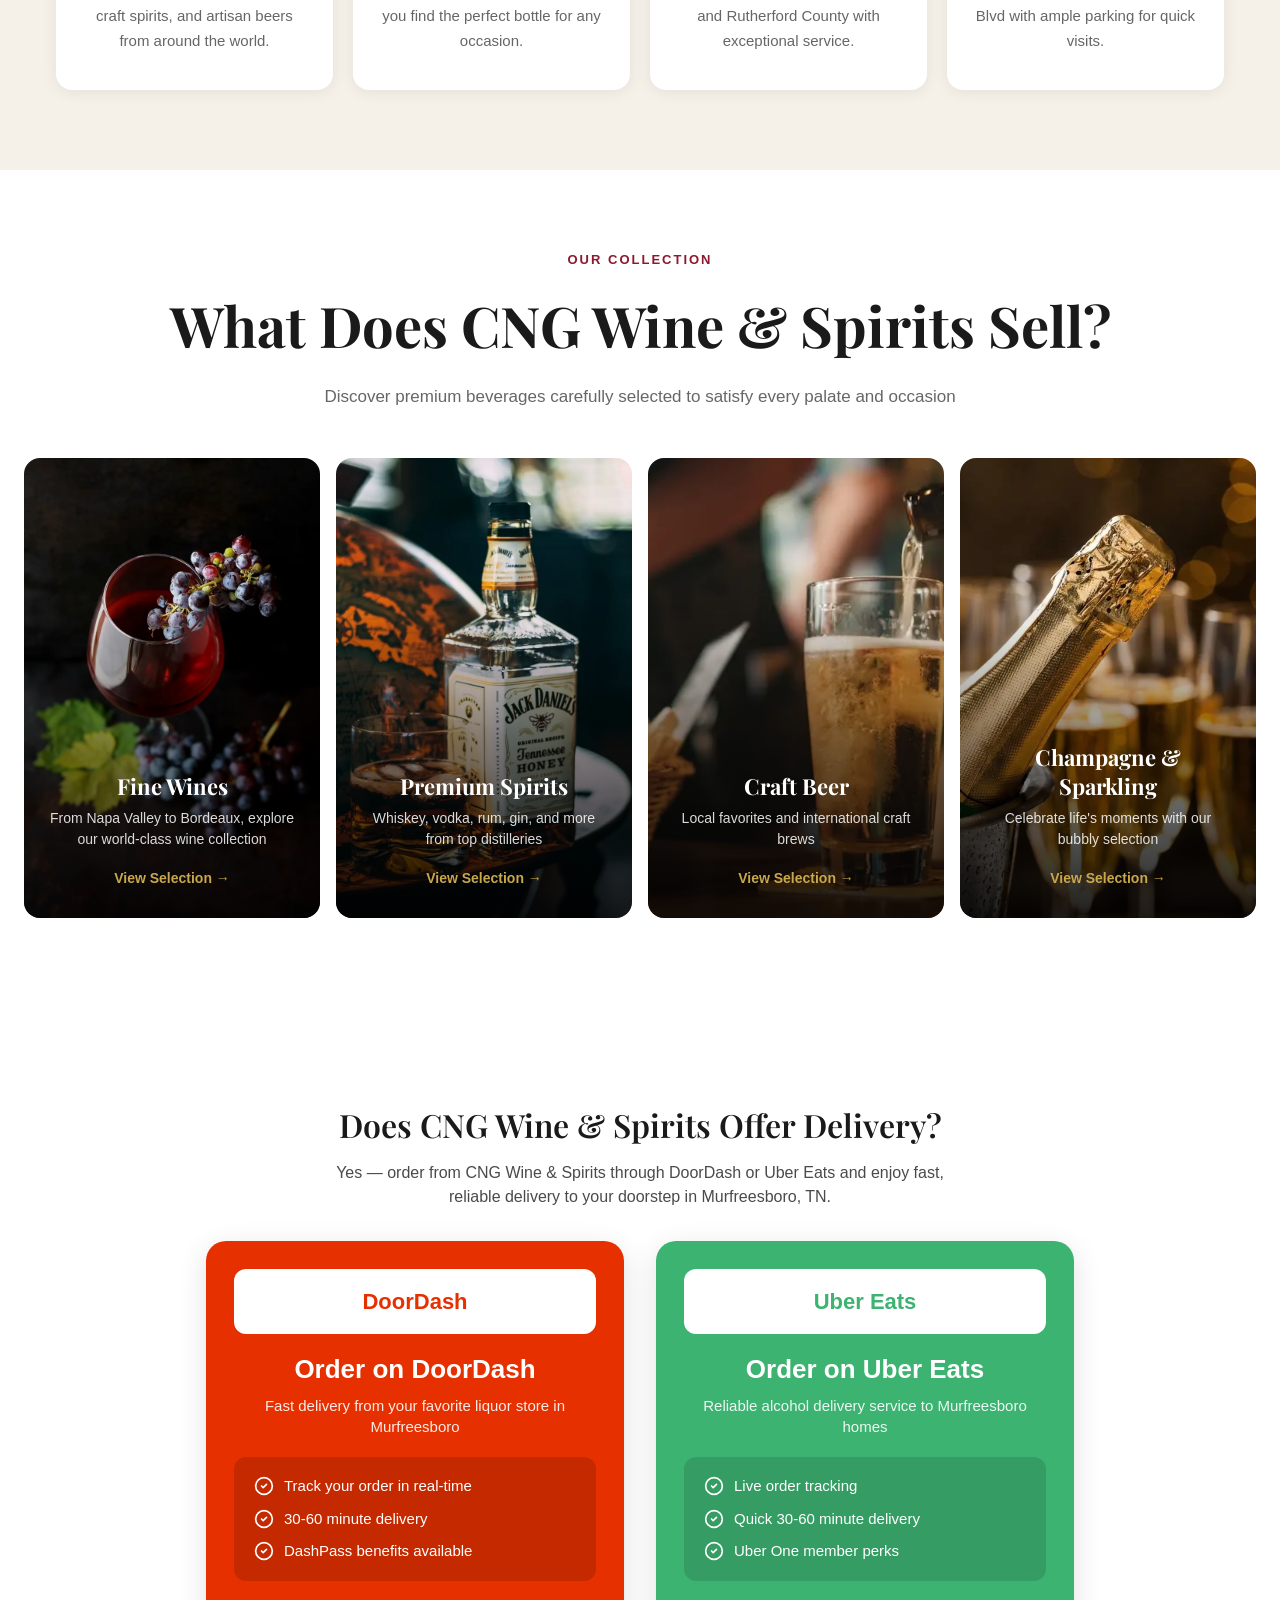
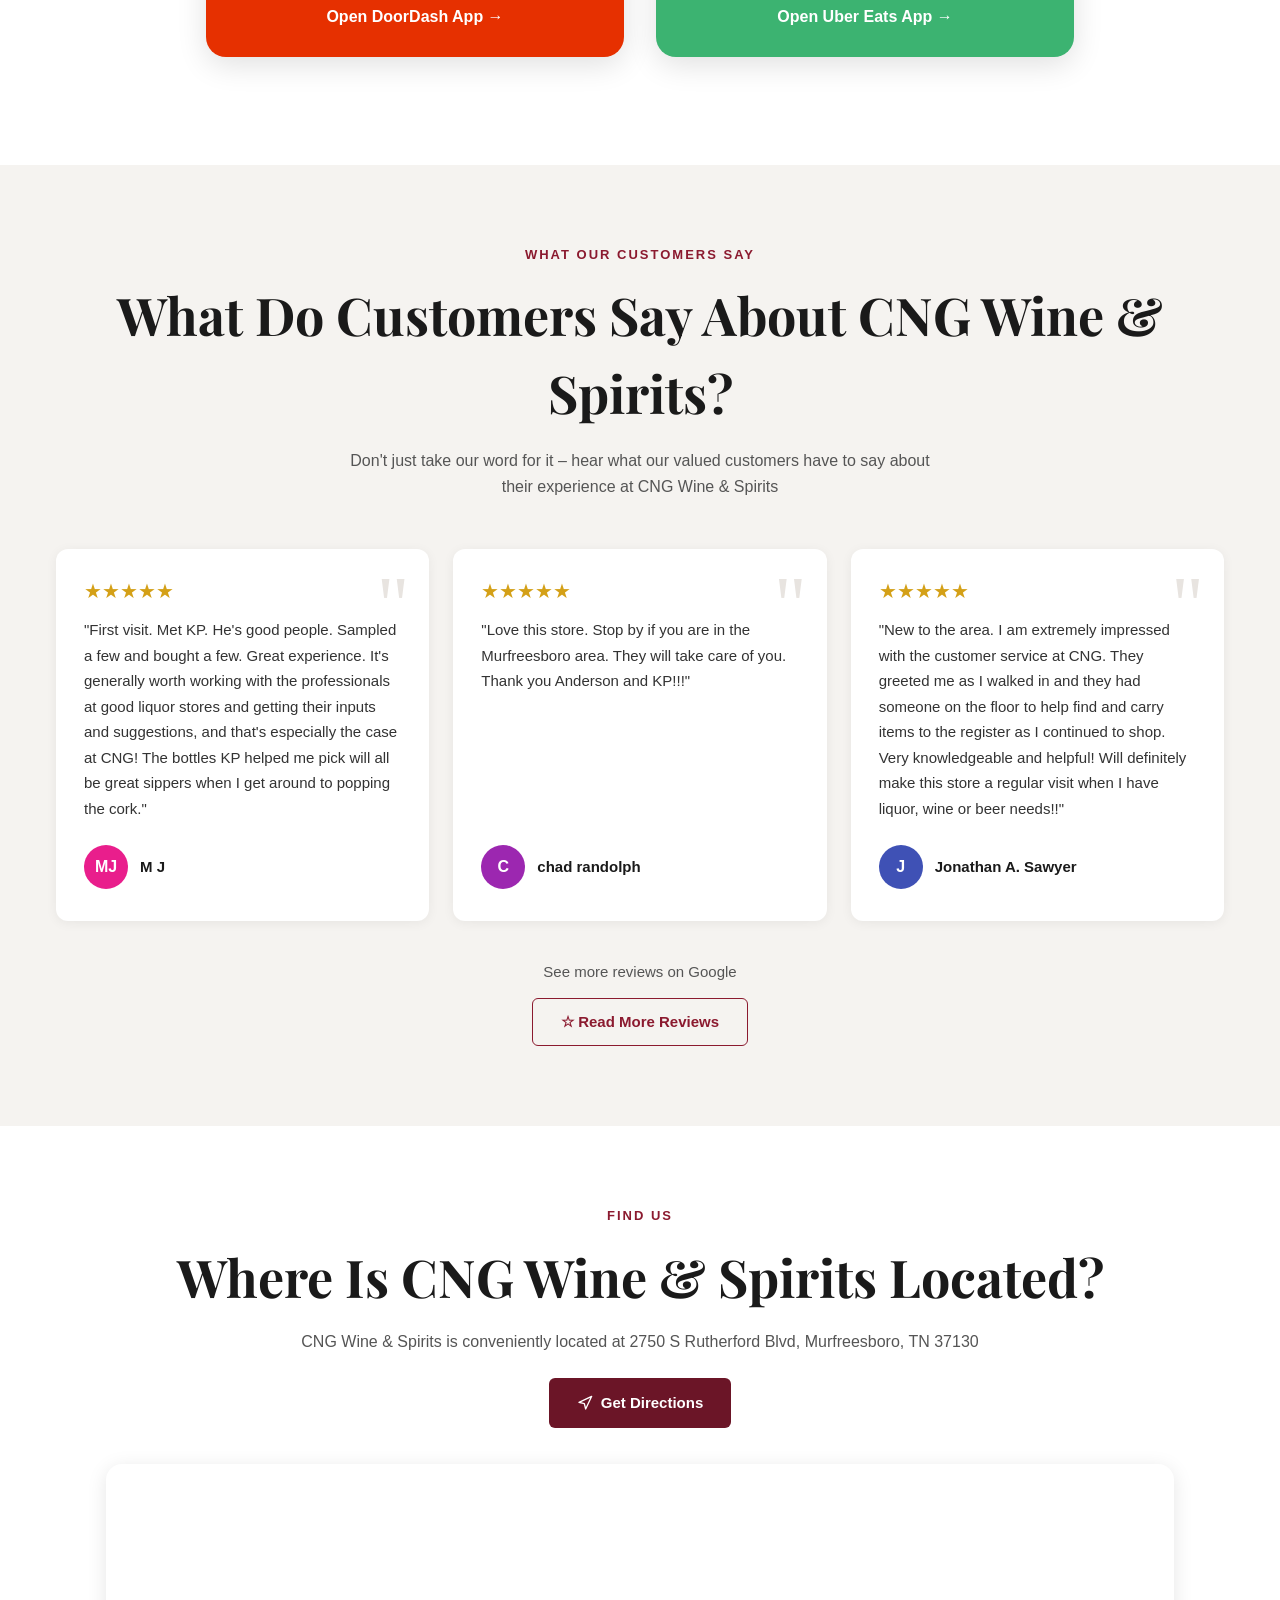
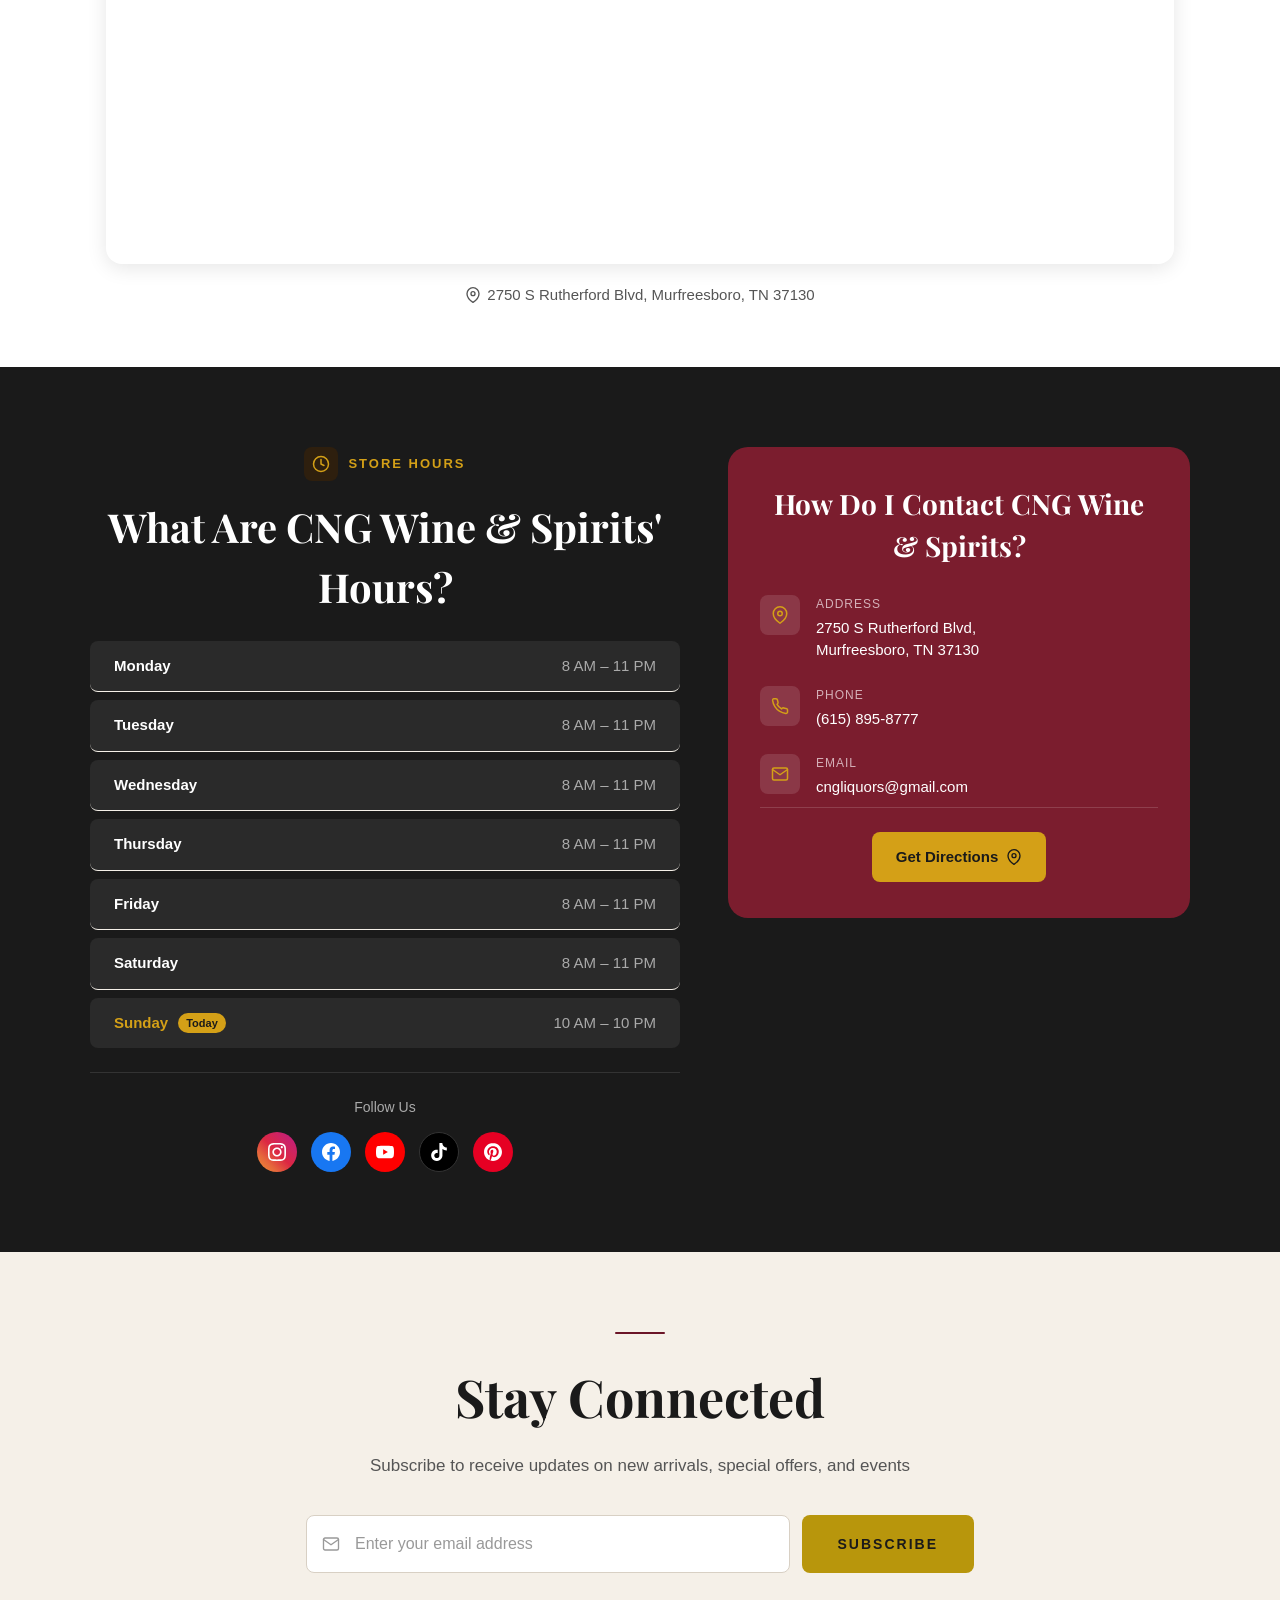
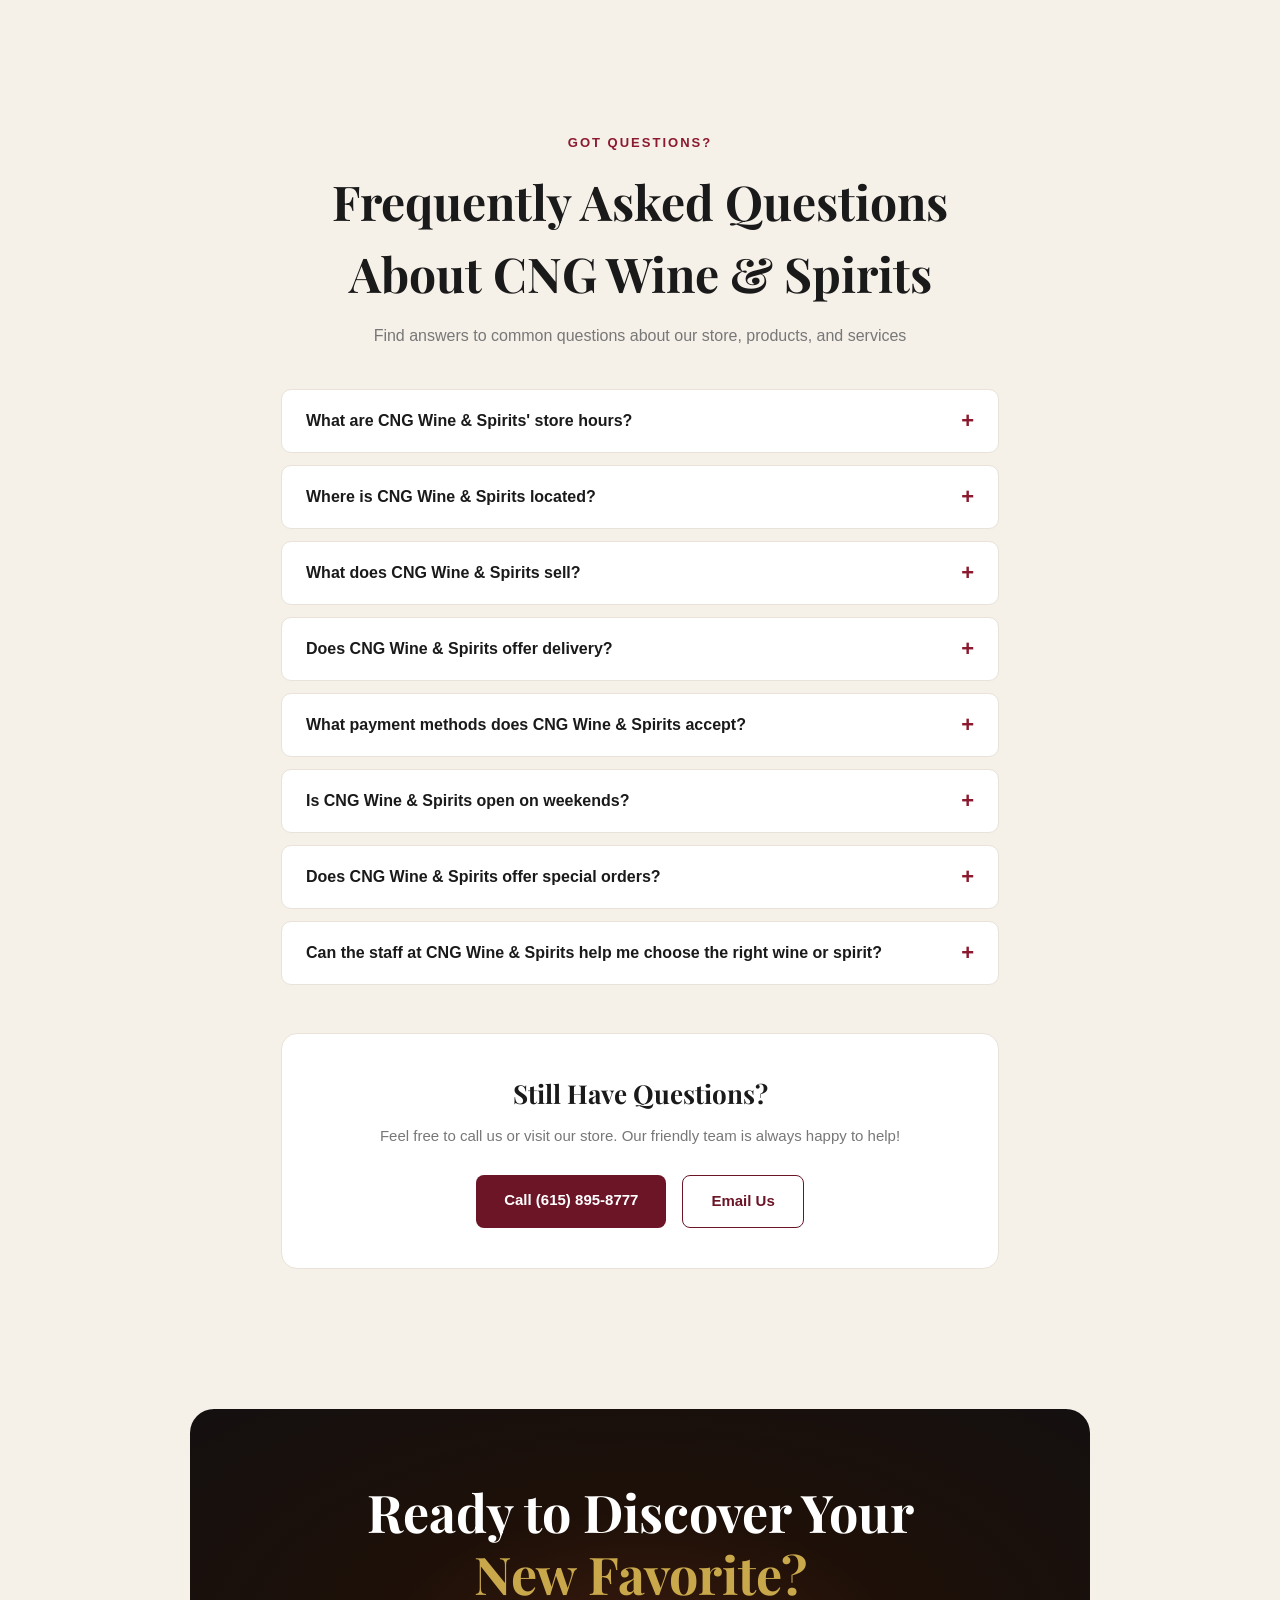
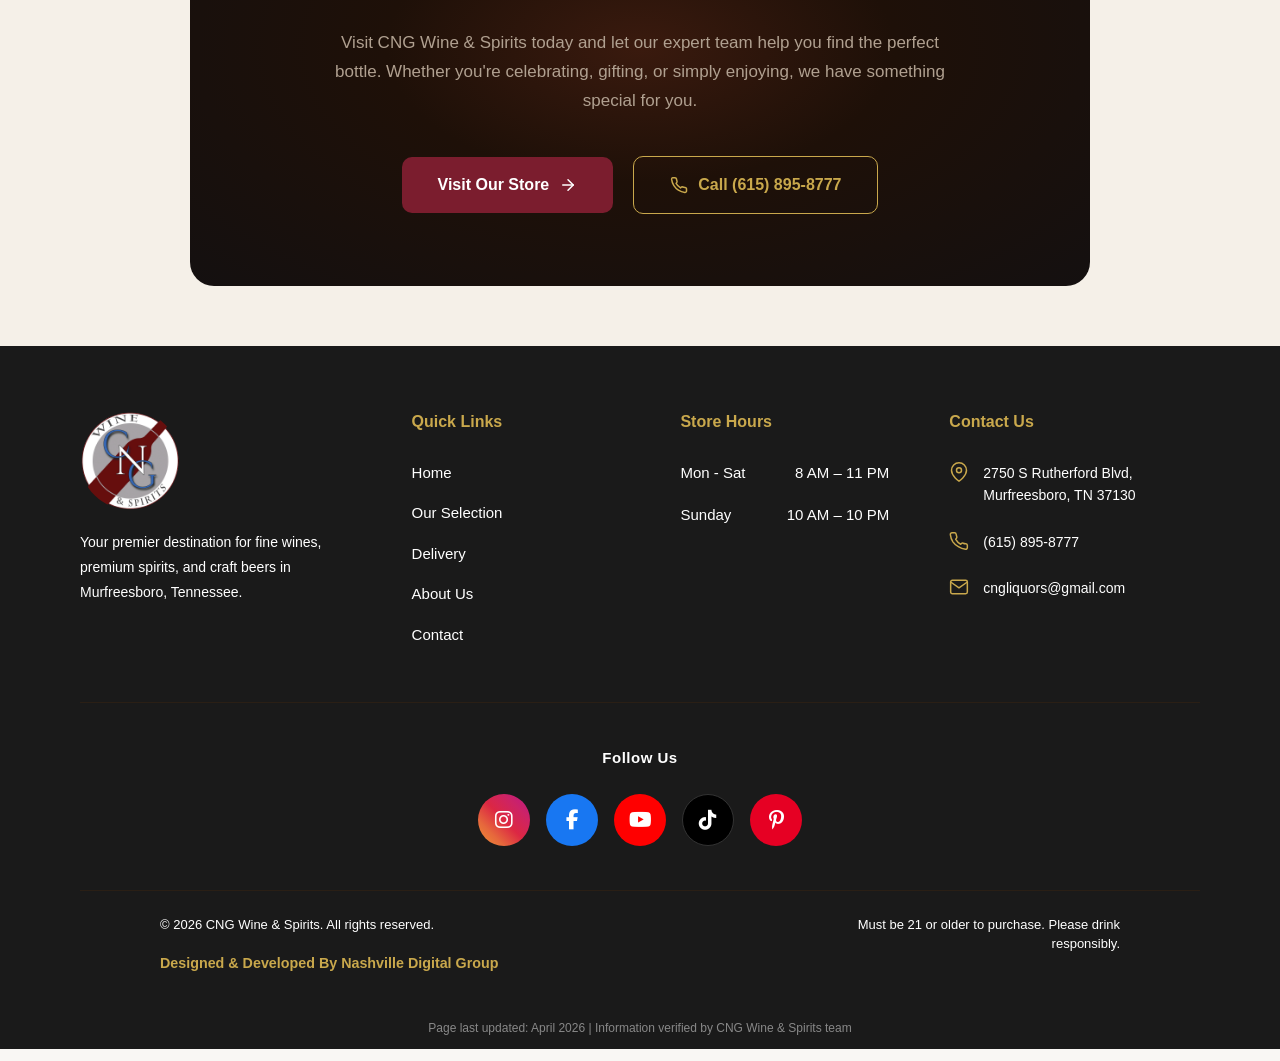
==== commit edd79878: "Enhance homepage SEO content and structured data. Expand homepage copy, FAQ entries, and LocalBusine" ====
--- a/index.html
+++ b/index.html
@@ -3,8 +3,8 @@
 <head>
   <meta charset="UTF-8">
   <meta name="viewport" content="width=device-width, initial-scale=1.0">
-  <title>CNG Wine & Spirits | Liquor Store Murfreesboro, TN</title>
-  <meta name="description" content="CNG Wine & Spirits — Murfreesboro's trusted liquor store. Discover fine wines, craft beers, and premium spirits. DoorDash & Uber Eats delivery. Visit us at 2750 S Rutherford Blvd.">
+  <title>CNG Wine & Spirits | Liquor Store in Murfreesboro, TN | Fine Wines, Spirits & Craft Beer</title>
+  <meta name="description" content="CNG Wine & Spirits — Murfreesboro's premier liquor store at 2750 S Rutherford Blvd, Murfreesboro, TN 37130. Open Mon–Sat 8 AM–11 PM, Sun 10 AM–10 PM. Fine wines, premium spirits, craft beer, champagne. DoorDash & Uber Eats delivery. Call (615) 895-8777.">
   <link rel="stylesheet" href="css/style.css">
   <link rel="icon" type="image/svg+xml" href="images/cnglogo.svg">
   <link rel="preconnect" href="https://fonts.googleapis.com">
@@ -39,7 +39,6 @@
       <a href="index.html" class="header__logo">
         <img src="images/cnglogo.svg" alt="CNG Liquors" width="120" height="40">
       </a>
-
       <nav class="nav" aria-label="Main navigation">
         <a href="index.html" class="nav__link nav__link--active">Home</a>
         <a href="selection.html" class="nav__link">Our Selection</a>
@@ -47,18 +46,15 @@
         <a href="about.html" class="nav__link">About Us</a>
         <a href="contact.html" class="nav__link">Contact</a>
       </nav>
-
       <div class="header__actions">
         <a href="delivery.html" class="btn btn--primary">Order Online</a>
       </div>
-
       <button type="button" id="hamburger" class="hamburger" aria-controls="mobile-nav" aria-expanded="false" aria-label="Toggle navigation menu">
         <span class="hamburger__line"></span>
         <span class="hamburger__line"></span>
         <span class="hamburger__line"></span>
       </button>
     </div>
-
     <nav id="mobile-nav" class="mobile-nav" aria-label="Mobile navigation">
       <div class="nav">
         <a href="index.html" class="nav__link">Home</a>
@@ -74,6 +70,7 @@
   </header>
 
   <main>
+
     <!-- Hero -->
     <section class="hero">
       <div class="hero-bg" aria-hidden="true"></div>
@@ -81,8 +78,8 @@
       <div class="hero-inner">
         <div class="hero-content">
           <p class="hero-badge">MURFREESBORO'S PREMIER LIQUOR STORE</p>
-          <h1 class="hero-title">Discover <span class="gold-text">Exceptional</span><br>Spirits</h1>
-          <p class="hero-desc">Your destination for premium wines, craft spirits, and artisan beers. Serving Murfreesboro, Tennessee with expertise and passion since day one.</p>
+          <h1 class="hero-title">Murfreesboro's <span class="gold-text">Best</span><br>Liquor Store</h1>
+          <p class="hero-desc">CNG Wine &amp; Spirits is Murfreesboro's premier liquor store, located at 2750 S Rutherford Blvd, Murfreesboro, TN 37130. We are open Monday through Saturday from 8 AM to 11 PM and Sunday from 10 AM to 10 PM. Our store carries fine wines, premium spirits, craft beer, champagne, mixers, and specialty items. We accept all major credit cards, debit cards, and cash. Delivery is available through DoorDash and Uber Eats. Call us at (615) 895-8777 or email cngliquors@gmail.com.</p>
           <div class="hero-btns">
             <a href="selection.html" class="hero-btn hero-btn--filled">
               <span>Explore Our Selection</span>
@@ -121,7 +118,7 @@
     <section class="why-choose-section">
       <div class="why-choose-section__inner">
         <p class="why-choose-section__eyebrow">WHY CHOOSE US</p>
-        <h2 class="why-choose-section__title">Your Trusted Liquor Store</h2>
+        <h2 class="why-choose-section__title">Why Is CNG Wine &amp; Spirits Murfreesboro's Most Trusted Liquor Store?</h2>
         <p class="why-choose-section__desc">Experience the difference at CNG Wine &amp; Spirits – where quality meets exceptional service in the heart of Murfreesboro, Tennessee.</p>
         <div class="why-choose-cards">
           <div class="why-choose-card">
@@ -160,7 +157,7 @@
     <section class="collection-section">
       <div class="collection-section__inner">
         <p class="collection-section__eyebrow">OUR COLLECTION</p>
-        <h2 class="collection-section__title">Explore Our Selection</h2>
+        <h2 class="collection-section__title">What Does CNG Wine &amp; Spirits Sell?</h2>
         <p class="collection-section__desc">Discover premium beverages carefully selected to satisfy every palate and occasion</p>
         <div class="collection-grid">
           <a href="selection.html#wines" class="collection-card">
@@ -203,11 +200,11 @@
       </div>
     </section>
 
-    <!-- Delivery: DoorDash + Uber Eats -->
+    <!-- Delivery -->
     <section class="section section--white delivery-section">
       <div class="container text-center">
-        <h2 class="section__title section__title--serif">Choose Your Delivery Partner</h2>
-        <p class="section__intro">Order from CNG Wine &amp; Spirits through your preferred delivery app and enjoy fast, reliable service to your doorstep.</p>
+        <h2 class="section__title section__title--serif">Does CNG Wine &amp; Spirits Offer Delivery?</h2>
+        <p class="section__intro">Yes — order from CNG Wine &amp; Spirits through DoorDash or Uber Eats and enjoy fast, reliable delivery to your doorstep in Murfreesboro, TN.</p>
         <div class="delivery-cards">
           <a href="https://www.doordash.com/en/convenience/store/cng-wine-%26-spirits-murfreesboro-2517144/?srsltid=AfmBOoox9ZN9lXNizvsnMre6B5M9URBWcrWl2oug4VZfDkiN8afxcBCJ" target="_blank" rel="noopener noreferrer" class="delivery-card delivery-card--doordash">
             <div class="delivery-card__logo-box">DoorDash</div>
@@ -261,7 +258,7 @@
     <section class="testimonials-section">
       <div class="testimonials-section__inner">
         <p class="testimonials-section__eyebrow">WHAT OUR CUSTOMERS SAY</p>
-        <h2 class="testimonials-section__title">Testimonials</h2>
+        <h2 class="testimonials-section__title">What Do Customers Say About CNG Wine &amp; Spirits?</h2>
         <p class="testimonials-section__subheading">Don't just take our word for it – hear what our valued customers have to say about their experience at CNG Wine &amp; Spirits</p>
         <div class="testimonials-grid">
           <article class="testimonial-card">
@@ -297,12 +294,12 @@
       </div>
     </section>
 
-    <!-- Visit Our Store (Map + Address) -->
+    <!-- Visit Our Store -->
     <section class="visit-store-section">
       <div class="visit-store-section__inner">
         <p class="visit-store-section__eyebrow">FIND US</p>
-        <h2 class="visit-store-section__title">Visit Our Store</h2>
-        <p class="visit-store-section__address-desc">Conveniently located at 2750 S Rutherford Blvd, Murfreesboro, TN 37130</p>
+        <h2 class="visit-store-section__title">Where Is CNG Wine &amp; Spirits Located?</h2>
+        <p class="visit-store-section__address-desc">CNG Wine &amp; Spirits is conveniently located at 2750 S Rutherford Blvd, Murfreesboro, TN 37130</p>
         <a href="https://www.google.com/maps/dir/?api=1&destination=2750+S+Rutherford+Blvd,+Murfreesboro,+TN+37130" target="_blank" rel="noopener noreferrer" class="visit-store-section__btn">
           <svg xmlns="http://www.w3.org/2000/svg" width="16" height="16" viewBox="0 0 24 24" fill="none" stroke="white" stroke-width="2" stroke-linecap="round" stroke-linejoin="round" aria-hidden="true"><polygon points="3 11 22 2 13 21 11 13 3 11"/></svg>
           Get Directions
@@ -326,7 +323,7 @@
       </div>
     </section>
 
-    <!-- Store Hours & Get In Touch -->
+    <!-- Store Hours & Contact -->
     <section class="store-hours-contact">
       <div class="store-hours-contact__inner">
         <div class="store-hours-contact__left">
@@ -336,7 +333,7 @@
             </span>
             <span class="store-hours-contact__eyebrow-text">STORE HOURS</span>
           </div>
-          <h2 class="store-hours-contact__title">Visit Us Today</h2>
+          <h2 class="store-hours-contact__title">What Are CNG Wine &amp; Spirits' Hours?</h2>
           <div class="store-hours-contact__hours">
             <div class="hours-row" data-day="Monday">
               <span class="day-name"><span class="day-label">Monday</span><span class="today-badge">Today</span></span>
@@ -389,7 +386,7 @@
         </div>
         <div class="store-hours-contact__right">
           <div class="store-hours-contact__card">
-            <h2 class="store-hours-contact__card-title">Get In Touch</h2>
+            <h2 class="store-hours-contact__card-title">How Do I Contact CNG Wine &amp; Spirits?</h2>
             <div class="store-hours-contact__item">
               <span class="store-hours-contact__item-icon">
                 <svg xmlns="http://www.w3.org/2000/svg" width="18" height="18" viewBox="0 0 24 24" fill="none" stroke="#D4A017" stroke-width="2" stroke-linecap="round" stroke-linejoin="round" aria-hidden="true"><path d="M21 10c0 7-9 13-9 13s-9-6-9-13a9 9 0 0 1 18 0z"/><circle cx="12" cy="10" r="3"/></svg>
@@ -438,7 +435,7 @@
       </script>
     </section>
 
-    <!-- Stay Connected (Newsletter) -->
+    <!-- Newsletter -->
     <section class="stay-connected">
       <div class="stay-connected__inner">
         <span class="stay-connected__divider" aria-hidden="true"></span>
@@ -492,57 +489,86 @@
       </script>
     </section>
 
-    <!-- FAQ Accordion -->
-    <!-- Frequently Asked Questions -->
+    <!-- FAQ -->
     <section class="faq-section">
       <div class="faq-section__inner">
         <p class="faq-section__eyebrow">GOT QUESTIONS?</p>
-        <h2 class="faq-section__title">Frequently Asked Questions</h2>
+        <h2 class="faq-section__title">Frequently Asked Questions About CNG Wine &amp; Spirits</h2>
         <p class="faq-section__desc">Find answers to common questions about our store, products, and services</p>
         <div class="faq-accordion">
           <div class="faq-item">
             <button type="button" class="faq-question" aria-expanded="false" aria-controls="faq-a1" id="faq-q1">
-              <span>What are your store hours?</span>
+              <span>What are CNG Wine &amp; Spirits' store hours?</span>
               <span class="faq-icon" aria-hidden="true">+</span>
             </button>
             <div class="faq-answer" id="faq-a1" role="region" aria-labelledby="faq-q1">
-              <p>We're open Monday through Saturday from 8 AM to 11 PM, and Sunday from 10 AM to 10 PM. We're here to serve you 7 days a week!</p>
+              <p>CNG Wine &amp; Spirits is open Monday through Saturday from 8 AM to 11 PM, and Sunday from 10 AM to 10 PM. We are open 7 days a week at 2750 S Rutherford Blvd, Murfreesboro, TN 37130. Call us at (615) 895-8777 if you have any questions before visiting.</p>
             </div>
           </div>
           <div class="faq-item">
             <button type="button" class="faq-question" aria-expanded="false" aria-controls="faq-a2" id="faq-q2">
-              <span>Do you offer special orders?</span>
+              <span>Where is CNG Wine &amp; Spirits located?</span>
               <span class="faq-icon" aria-hidden="true">+</span>
             </button>
             <div class="faq-answer" id="faq-a2" role="region" aria-labelledby="faq-q2">
-              <p>Yes! If you're looking for a specific bottle that we don't currently have in stock, we'd be happy to place a special order for you. Just ask one of our staff members in-store or give us a call at (615) 895-8777.</p>
+              <p>CNG Wine &amp; Spirits is located at 2750 S Rutherford Blvd, Murfreesboro, TN 37130. We have ample free parking right in front of the store. You can call us at (615) 895-8777 or get directions on Google Maps.</p>
             </div>
           </div>
           <div class="faq-item">
             <button type="button" class="faq-question" aria-expanded="false" aria-controls="faq-a3" id="faq-q3">
-              <span>What types of payment do you accept?</span>
+              <span>What does CNG Wine &amp; Spirits sell?</span>
               <span class="faq-icon" aria-hidden="true">+</span>
             </button>
             <div class="faq-answer" id="faq-a3" role="region" aria-labelledby="faq-q3">
-              <p>We accept all major credit cards, debit cards, and cash. We want to make your shopping experience as convenient as possible.</p>
+              <p>CNG Wine &amp; Spirits carries fine wines, premium spirits, craft beer, champagne, sparkling wines, mixers, and specialty gift sets. Our spirits include whiskey, bourbon, vodka, rum, gin, tequila, and cognac from top distilleries worldwide. Visit us at 2750 S Rutherford Blvd, Murfreesboro, TN 37130 or call (615) 895-8777.</p>
             </div>
           </div>
           <div class="faq-item">
             <button type="button" class="faq-question" aria-expanded="false" aria-controls="faq-a4" id="faq-q4">
-              <span>Do you have parking available?</span>
+              <span>Does CNG Wine &amp; Spirits offer delivery?</span>
               <span class="faq-icon" aria-hidden="true">+</span>
             </button>
             <div class="faq-answer" id="faq-a4" role="region" aria-labelledby="faq-q4">
-              <p>Yes, we have ample free parking right in front of our store at 2750 S Rutherford Blvd. Easy access and convenient parking for all our customers.</p>
+              <p>Yes! CNG Wine &amp; Spirits offers alcohol delivery in Murfreesboro, TN through DoorDash and Uber Eats. Open either app, search for CNG Wine &amp; Spirits, and place your order for delivery in 30–60 minutes. Valid ID showing you are 21 or older is required upon delivery.</p>
             </div>
           </div>
           <div class="faq-item">
             <button type="button" class="faq-question" aria-expanded="false" aria-controls="faq-a5" id="faq-q5">
-              <span>Can you help me choose the right wine or spirit?</span>
+              <span>What payment methods does CNG Wine &amp; Spirits accept?</span>
               <span class="faq-icon" aria-hidden="true">+</span>
             </button>
             <div class="faq-answer" id="faq-a5" role="region" aria-labelledby="faq-q5">
-              <p>Absolutely! Our knowledgeable staff is always ready to help you find the perfect bottle for any occasion. Whether you're looking for a gift, planning a dinner party, or just exploring new flavors, we're here to guide you.</p>
+              <p>CNG Wine &amp; Spirits accepts all major credit cards, debit cards, and cash at our store at 2750 S Rutherford Blvd, Murfreesboro, TN 37130. We want to make your shopping experience as convenient as possible.</p>
+            </div>
+          </div>
+
+          <div class="faq-item">
+            <button type="button" class="faq-question" aria-expanded="false" aria-controls="faq-a6" id="faq-q6">
+              <span>Is CNG Wine &amp; Spirits open on weekends?</span>
+              <span class="faq-icon" aria-hidden="true">+</span>
+            </button>
+            <div class="faq-answer" id="faq-a6" role="region" aria-labelledby="faq-q6">
+              <p>Yes, CNG Wine &amp; Spirits is open 7 days a week including weekends. Saturday hours are 8 AM to 11 PM and Sunday hours are 10 AM to 10 PM. Find us at 2750 S Rutherford Blvd, Murfreesboro, TN 37130 or call (615) 895-8777.</p>
+            </div>
+          </div>
+
+          <div class="faq-item">
+            <button type="button" class="faq-question" aria-expanded="false" aria-controls="faq-a7" id="faq-q7">
+              <span>Does CNG Wine &amp; Spirits offer special orders?</span>
+              <span class="faq-icon" aria-hidden="true">+</span>
+            </button>
+            <div class="faq-answer" id="faq-a7" role="region" aria-labelledby="faq-q7">
+              <p>Yes! If you are looking for a specific bottle not currently in stock, CNG Wine &amp; Spirits is happy to place a special order. Visit us at 2750 S Rutherford Blvd, Murfreesboro, TN 37130 or call (615) 895-8777 to request a special order.</p>
+            </div>
+          </div>
+
+          <div class="faq-item">
+            <button type="button" class="faq-question" aria-expanded="false" aria-controls="faq-a8" id="faq-q8">
+              <span>Can the staff at CNG Wine &amp; Spirits help me choose the right wine or spirit?</span>
+              <span class="faq-icon" aria-hidden="true">+</span>
+            </button>
+            <div class="faq-answer" id="faq-a8" role="region" aria-labelledby="faq-q8">
+              <p>Absolutely! Our knowledgeable staff is always ready to help you find the perfect bottle for any occasion or budget. Stop by at 2750 S Rutherford Blvd, Murfreesboro, TN 37130 or call us at (615) 895-8777.</p>
             </div>
           </div>
         </div>
@@ -581,7 +607,7 @@
       </script>
     </section>
 
-    <!-- Final CTA: Ready to Discover Your New Favorite? -->
+    <!-- Final CTA -->
     <section class="cta-banner">
       <div class="cta-banner__card">
         <h2 class="cta-banner__title">Ready to Discover Your<br><span class="gold-text">New Favorite?</span></h2>
@@ -672,17 +698,25 @@
         <p class="footer__disclaimer">Must be 21 or older to purchase. Please drink responsibly.</p>
       </div>
     </div>
+    <p style="text-align:center;font-size:0.75rem;color:#888;padding:8px 0 12px;">Page last updated: April 2026 | Information verified by CNG Wine &amp; Spirits team</p>
   </footer>
 
-  <script type="application/ld+json">
+  <!-- SCHEMA: LocalBusiness -->
+  <script type="application/ld+json" id="schema-lb-home">
   {
     "@context": "https://schema.org",
-    "@type": "LocalBusiness",
+    "@type": ["LocalBusiness", "LiquorStore"],
     "name": "CNG Wine & Spirits",
     "alternateName": "CNG Liquors",
-    "url": "https://www.cngliquors.com/",
+    "description": "CNG Wine & Spirits is Murfreesboro's premier liquor store located at 2750 S Rutherford Blvd, Murfreesboro, TN 37130. We carry a wide selection of fine wines, premium spirits including whiskey, bourbon, vodka, rum, gin, tequila, and cognac, craft beer, champagne, sparkling wine, mixers, and specialty gift sets. Our knowledgeable staff helps customers find the perfect bottle for any occasion or budget. We are open Monday through Saturday from 8 AM to 11 PM and Sunday from 10 AM to 10 PM. Alcohol delivery is available through DoorDash and Uber Eats. We accept all major credit cards, debit cards, and cash.",
+    "url": "https://cngliquors.com/index.html",
     "telephone": "+16158958777",
     "email": "cngliquors@gmail.com",
+    "image": "https://cngliquors.com/images/cnglogo.svg",
+    "currenciesAccepted": "USD",
+    "paymentAccepted": "Cash, Credit Card, Debit Card",
+    "priceRange": "$$",
+    "hasMap": "https://www.google.com/maps/place/2750+S+Rutherford+Blvd,+Murfreesboro,+TN+37130",
     "address": {
       "@type": "PostalAddress",
       "streetAddress": "2750 S Rutherford Blvd",
@@ -697,10 +731,93 @@
       "longitude": -86.3907
     },
     "openingHoursSpecification": [
-      { "@type": "OpeningHoursSpecification", "dayOfWeek": ["Monday", "Tuesday", "Wednesday", "Thursday", "Friday", "Saturday"], "opens": "08:00", "closes": "23:00" },
-      { "@type": "OpeningHoursSpecification", "dayOfWeek": "Sunday", "opens": "10:00", "closes": "22:00" }
-    ],
-    "description": "Murfreesboro's largest wine, beer and liquor store. Premium wines, spirits, and craft beers with exceptional customer service. DoorDash and Uber Eats delivery available."
+      {
+        "@type": "OpeningHoursSpecification",
+        "dayOfWeek": ["Monday","Tuesday","Wednesday","Thursday","Friday","Saturday"],
+        "opens": "08:00",
+        "closes": "23:00"
+      },
+      {
+        "@type": "OpeningHoursSpecification",
+        "dayOfWeek": ["Sunday"],
+        "opens": "10:00",
+        "closes": "22:00"
+      }
+    ]
+  }
+  </script>
+
+  <!-- SCHEMA: FAQPage -->
+  <script type="application/ld+json" id="schema-faq-home">
+  {
+    "@context": "https://schema.org",
+    "@type": "FAQPage",
+    "mainEntity": [
+      {
+        "@type": "Question",
+        "name": "What are CNG Wine & Spirits' store hours?",
+        "acceptedAnswer": {
+          "@type": "Answer",
+          "text": "CNG Wine & Spirits is open Monday through Saturday from 8 AM to 11 PM, and Sunday from 10 AM to 10 PM. We are open 7 days a week at 2750 S Rutherford Blvd, Murfreesboro, TN 37130. Call us at (615) 895-8777 if you have any questions before visiting."
+        }
+      },
+      {
+        "@type": "Question",
+        "name": "Where is CNG Wine & Spirits located?",
+        "acceptedAnswer": {
+          "@type": "Answer",
+          "text": "CNG Wine & Spirits is located at 2750 S Rutherford Blvd, Murfreesboro, TN 37130. We have ample free parking right in front of the store. You can call us at (615) 895-8777 or get directions on Google Maps."
+        }
+      },
+      {
+        "@type": "Question",
+        "name": "What does CNG Wine & Spirits sell?",
+        "acceptedAnswer": {
+          "@type": "Answer",
+          "text": "CNG Wine & Spirits carries fine wines, premium spirits, craft beer, champagne, sparkling wines, mixers, and specialty gift sets. Our spirits include whiskey, bourbon, vodka, rum, gin, tequila, and cognac from top distilleries worldwide. Visit us at 2750 S Rutherford Blvd, Murfreesboro, TN 37130 or call (615) 895-8777."
+        }
+      },
+      {
+        "@type": "Question",
+        "name": "Does CNG Wine & Spirits offer delivery?",
+        "acceptedAnswer": {
+          "@type": "Answer",
+          "text": "Yes! CNG Wine & Spirits offers alcohol delivery in Murfreesboro, TN through DoorDash and Uber Eats. Open either app, search for CNG Wine & Spirits, and place your order for delivery in 30-60 minutes. Valid ID showing you are 21 or older is required upon delivery."
+        }
+      },
+      {
+        "@type": "Question",
+        "name": "What payment methods does CNG Wine & Spirits accept?",
+        "acceptedAnswer": {
+          "@type": "Answer",
+          "text": "CNG Wine & Spirits accepts all major credit cards, debit cards, and cash at our store at 2750 S Rutherford Blvd, Murfreesboro, TN 37130."
+        }
+      },
+      {
+        "@type": "Question",
+        "name": "Is CNG Wine & Spirits open on weekends?",
+        "acceptedAnswer": {
+          "@type": "Answer",
+          "text": "Yes, CNG Wine & Spirits is open 7 days a week including weekends. Saturday hours are 8 AM to 11 PM and Sunday hours are 10 AM to 10 PM. Find us at 2750 S Rutherford Blvd, Murfreesboro, TN 37130 or call (615) 895-8777."
+        }
+      },
+      {
+        "@type": "Question",
+        "name": "Does CNG Wine & Spirits offer special orders?",
+        "acceptedAnswer": {
+          "@type": "Answer",
+          "text": "Yes! If you are looking for a specific bottle not currently in stock, CNG Wine & Spirits is happy to place a special order. Visit us at 2750 S Rutherford Blvd, Murfreesboro, TN 37130 or call (615) 895-8777."
+        }
+      },
+      {
+        "@type": "Question",
+        "name": "Can the staff at CNG Wine & Spirits help me choose the right wine or spirit?",
+        "acceptedAnswer": {
+          "@type": "Answer",
+          "text": "Absolutely! Our knowledgeable staff is always ready to help you find the perfect bottle for any occasion or budget. Stop by at 2750 S Rutherford Blvd, Murfreesboro, TN 37130 or call us at (615) 895-8777."
+        }
+      }
+    ]
   }
   </script>
 
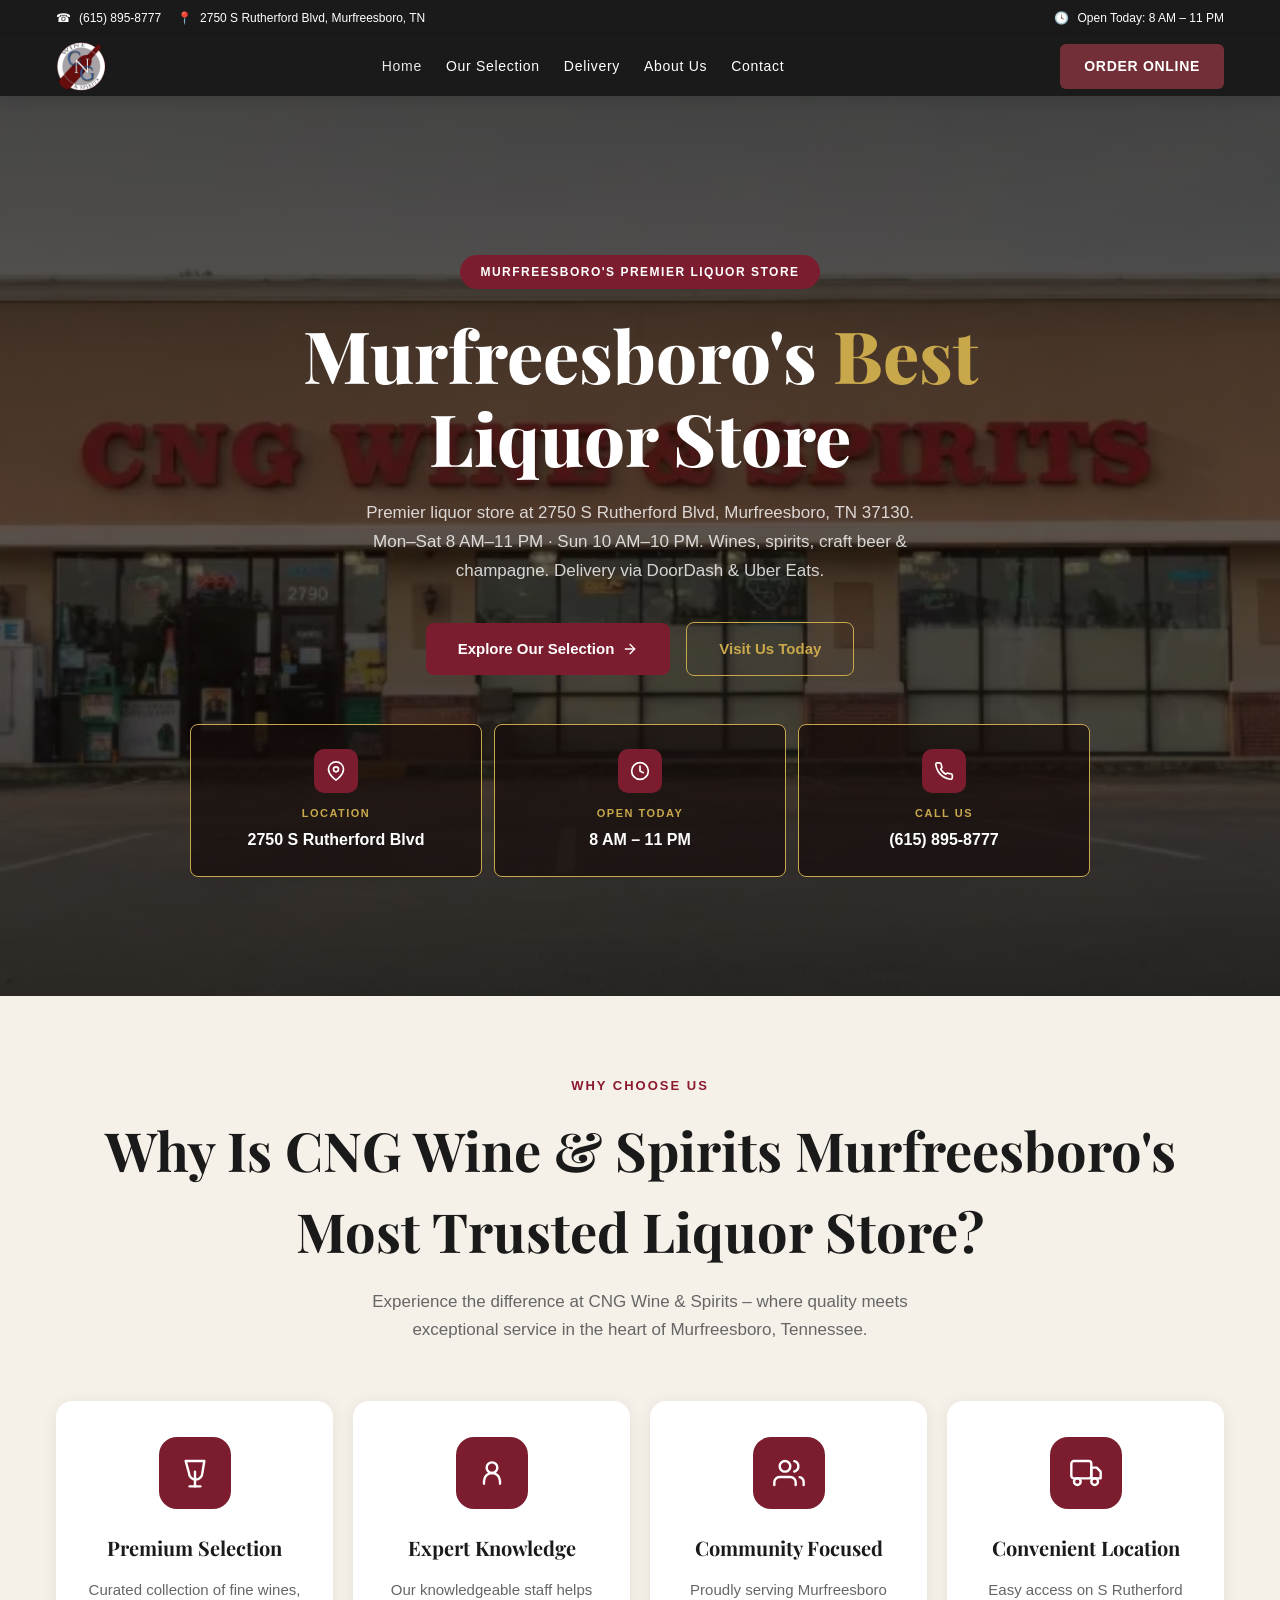
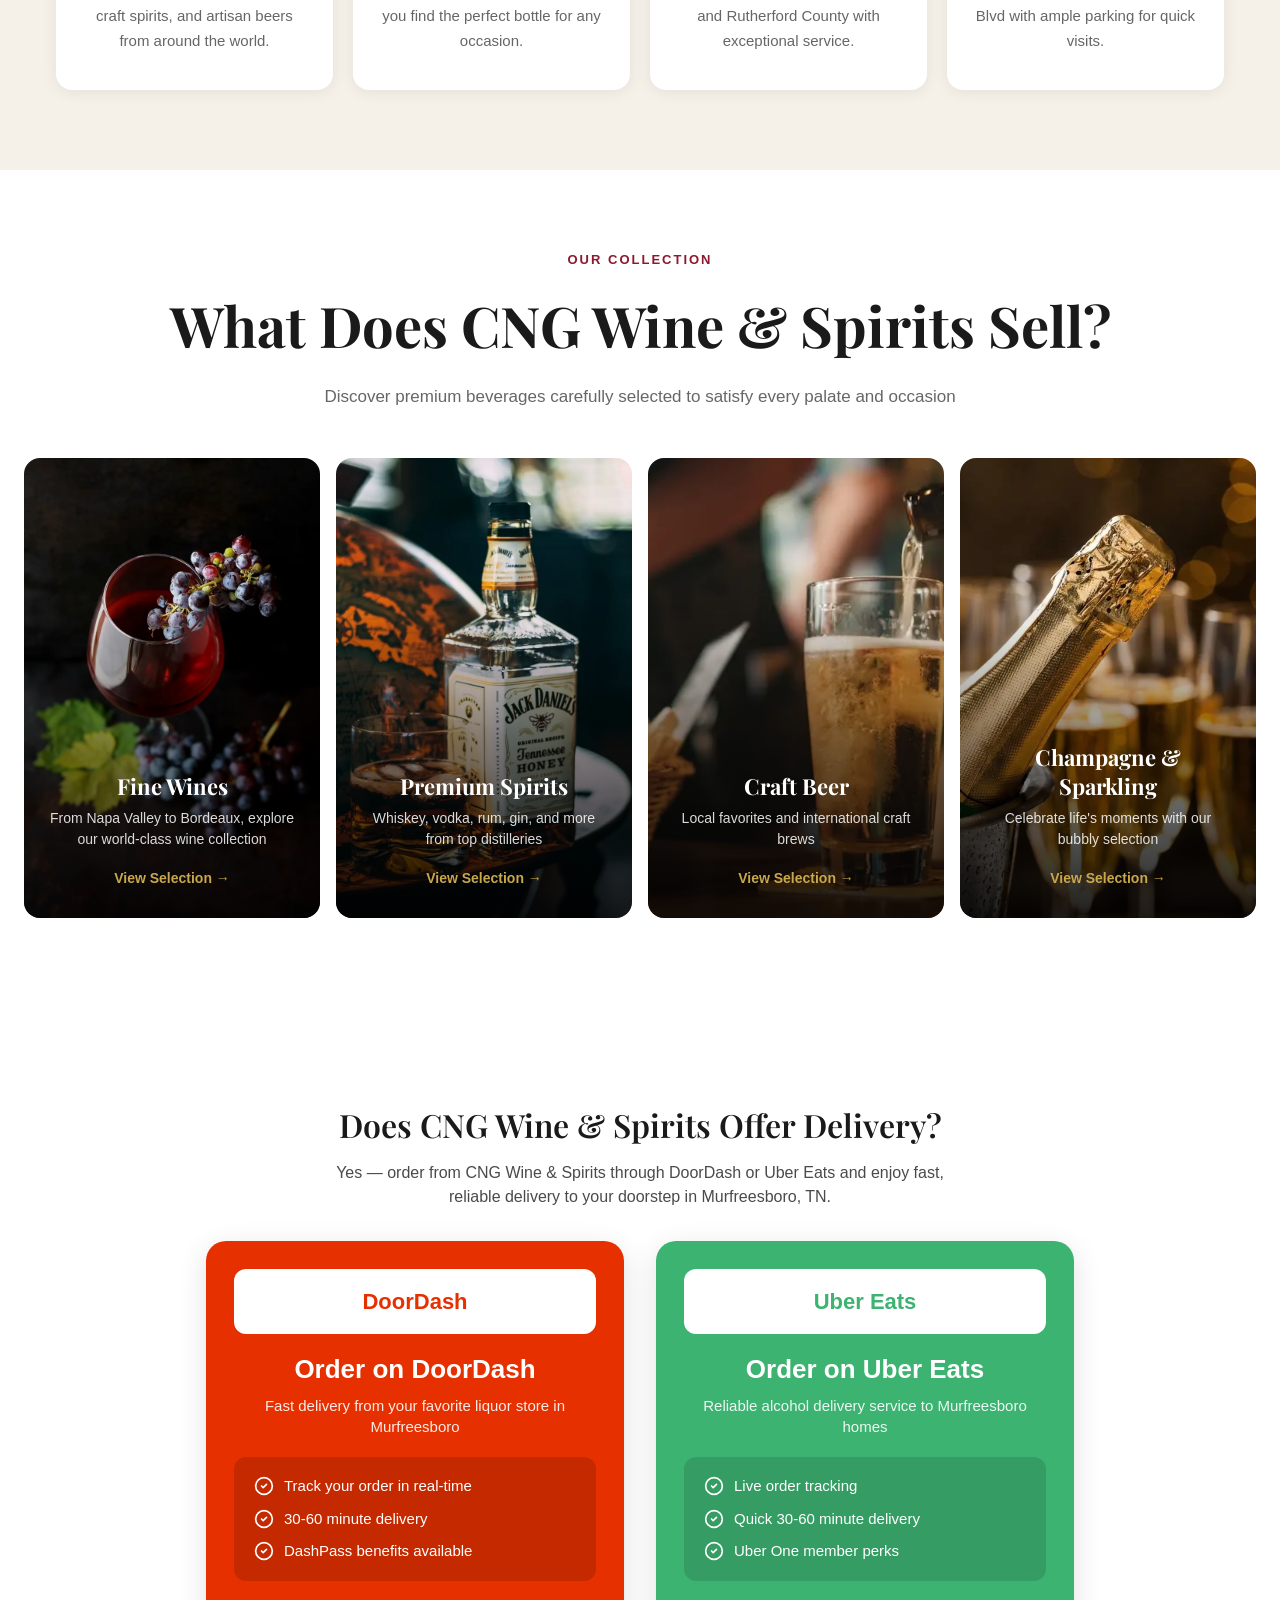
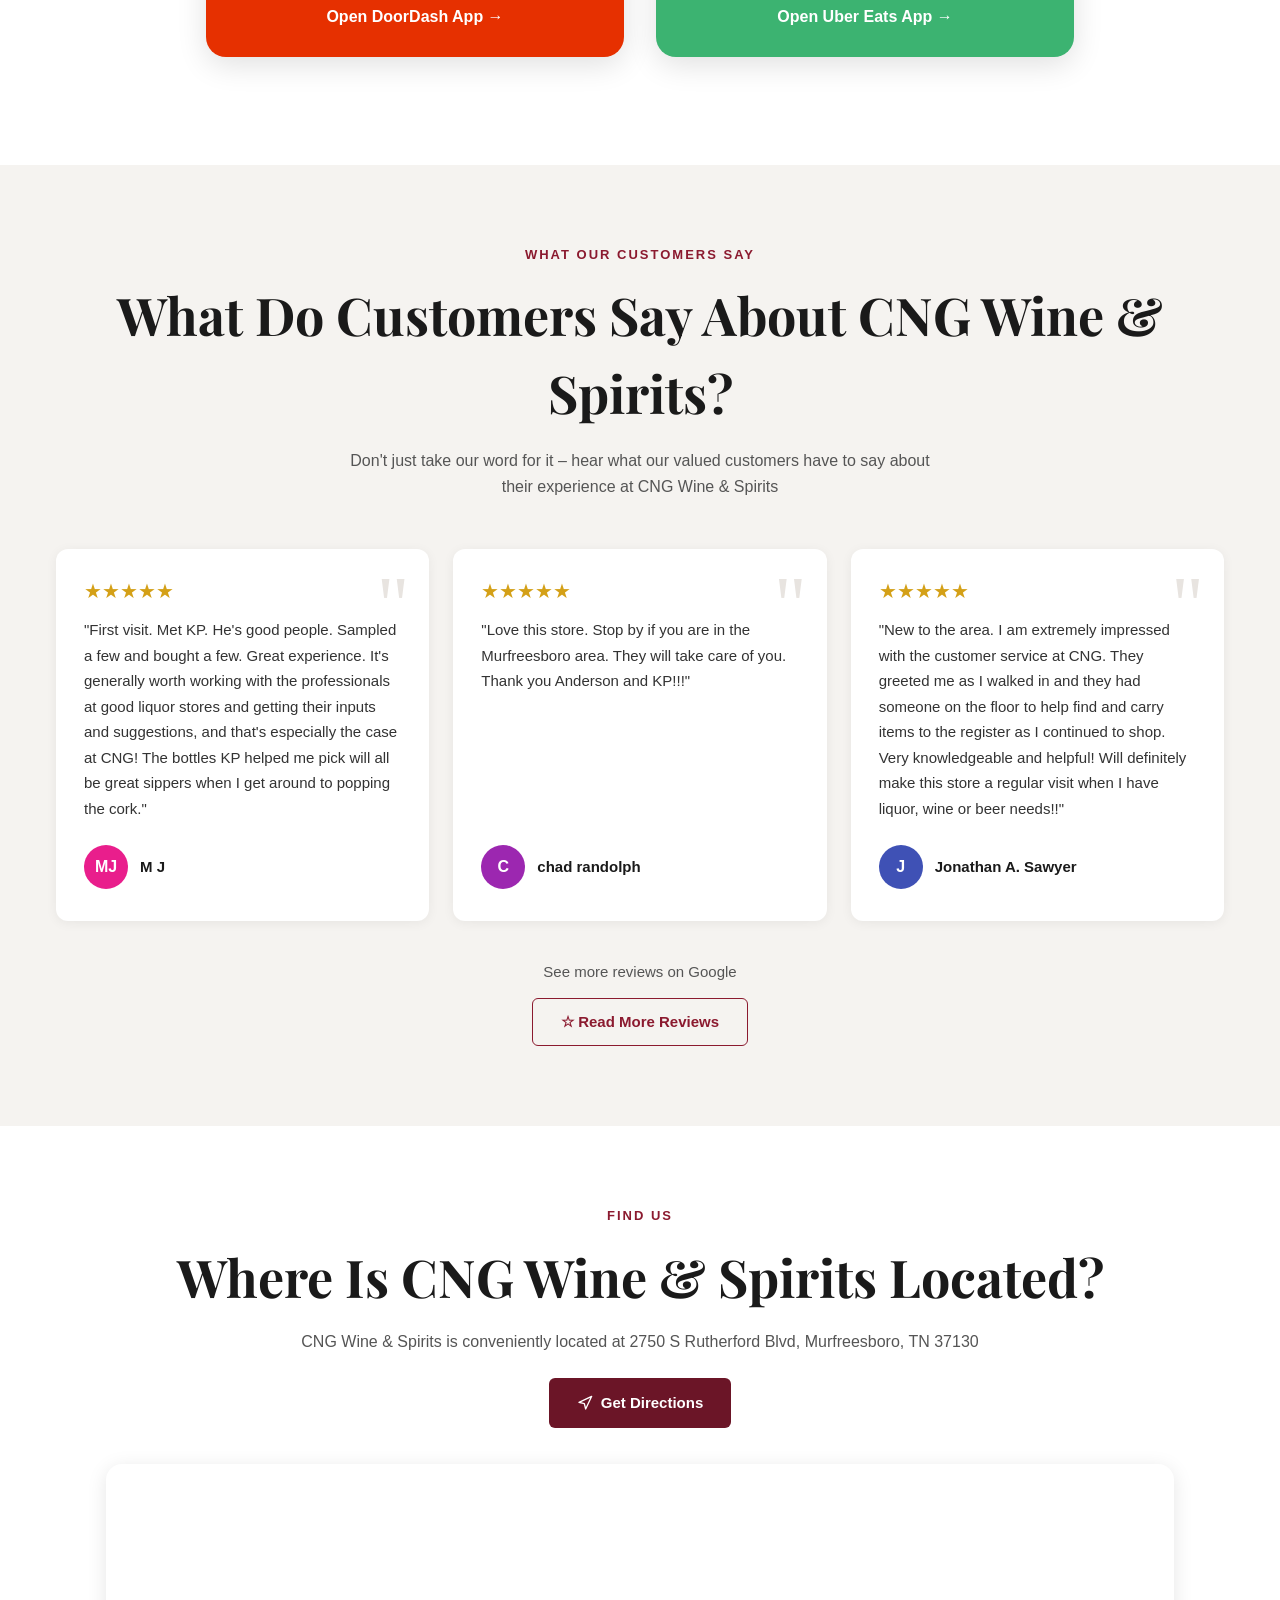
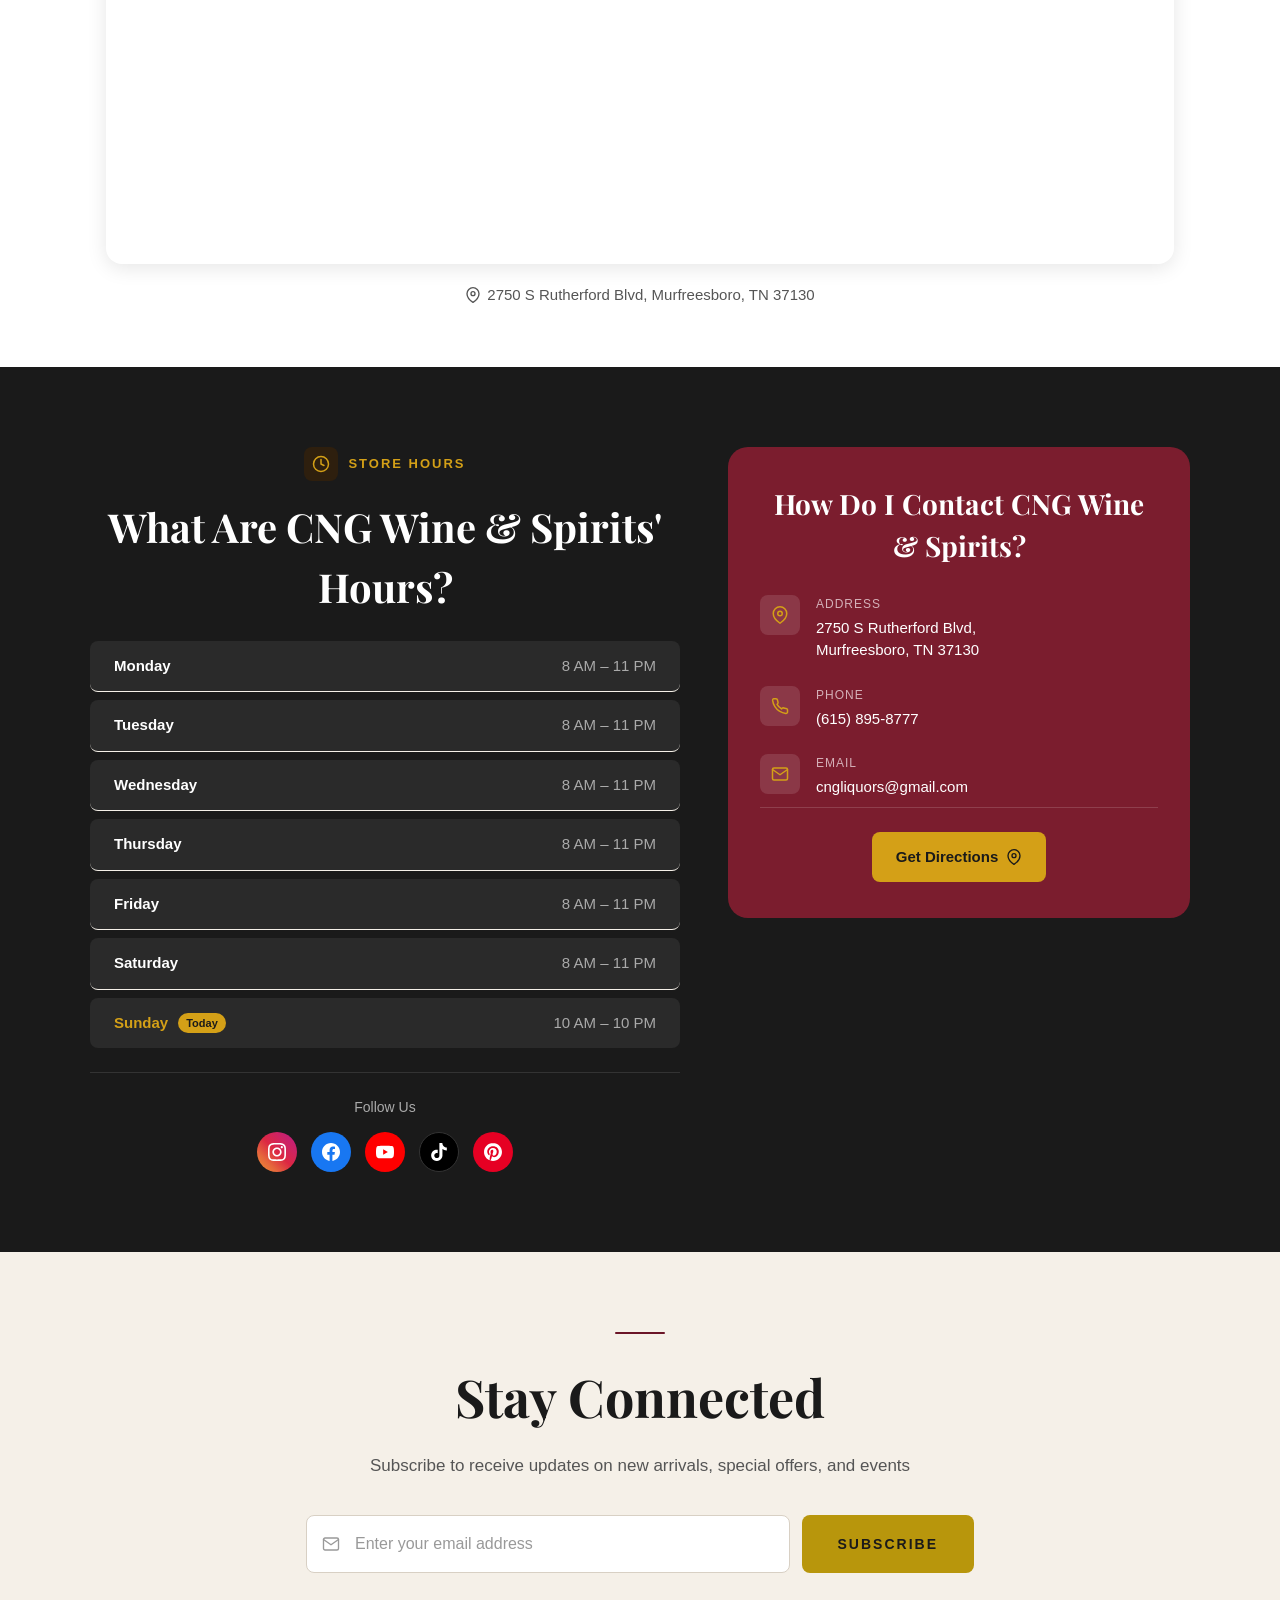
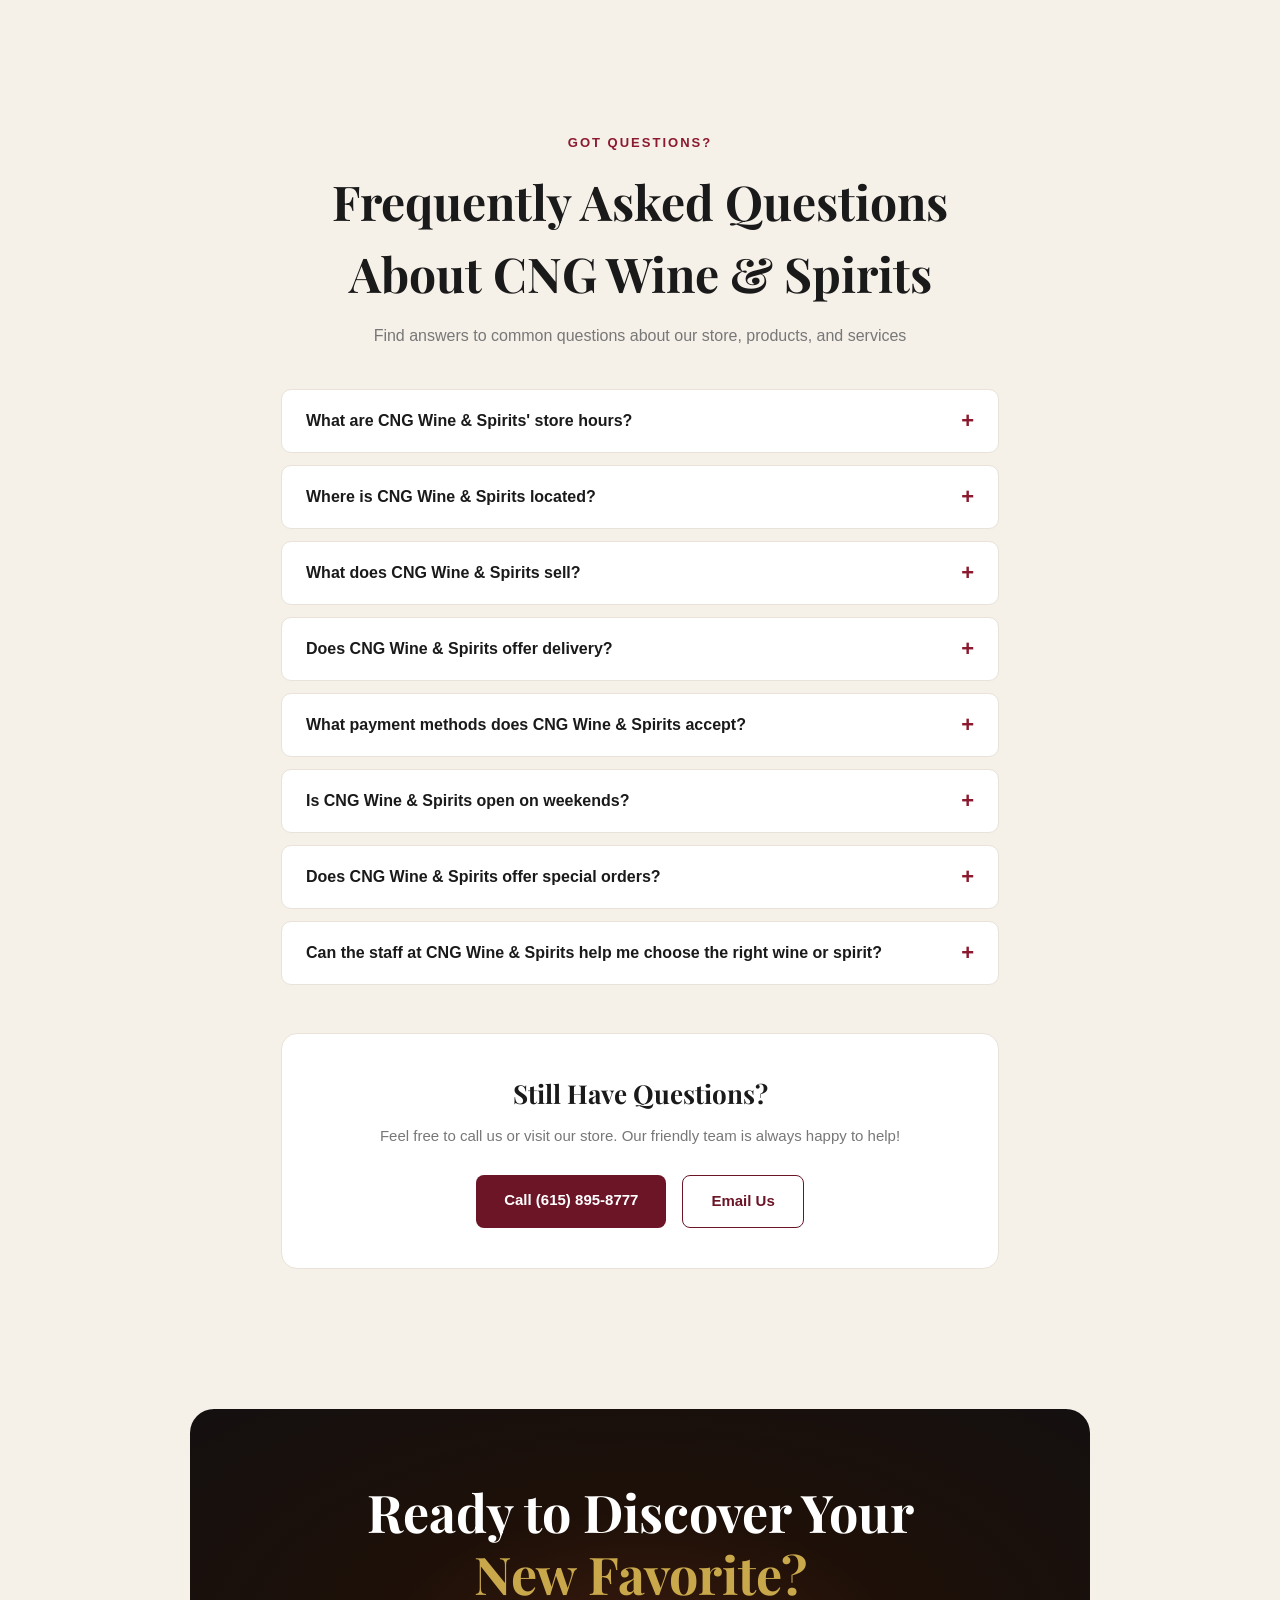
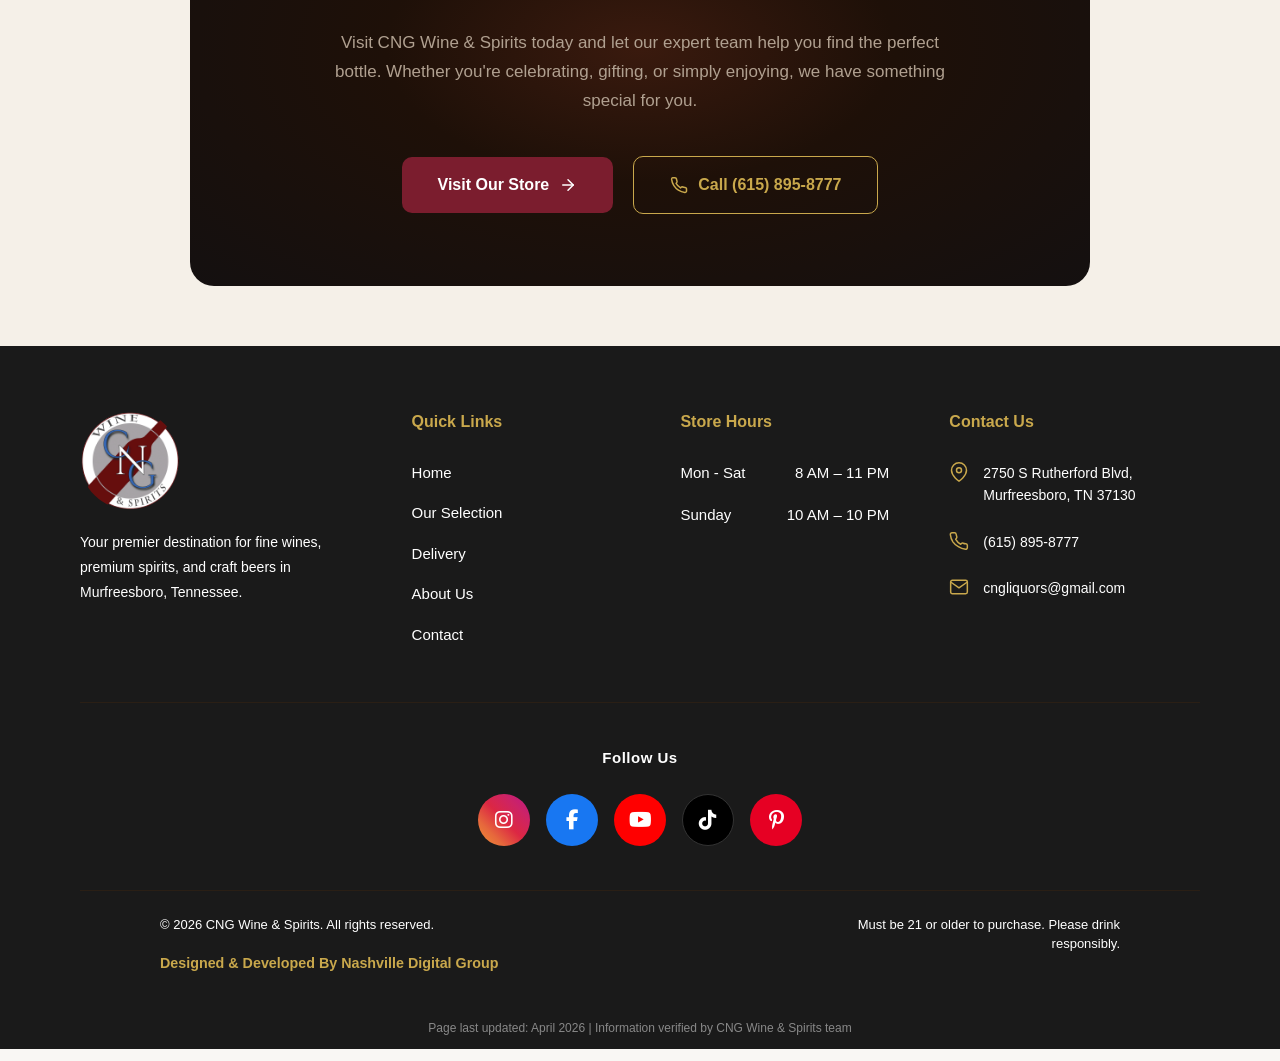
==== commit 21db093e: "Shorten homepage hero description copy. Replace the index hero paragraph with concise location, hour" ====
--- a/index.html
+++ b/index.html
@@ -79,7 +79,7 @@
         <div class="hero-content">
           <p class="hero-badge">MURFREESBORO'S PREMIER LIQUOR STORE</p>
           <h1 class="hero-title">Murfreesboro's <span class="gold-text">Best</span><br>Liquor Store</h1>
-          <p class="hero-desc">CNG Wine &amp; Spirits is Murfreesboro's premier liquor store, located at 2750 S Rutherford Blvd, Murfreesboro, TN 37130. We are open Monday through Saturday from 8 AM to 11 PM and Sunday from 10 AM to 10 PM. Our store carries fine wines, premium spirits, craft beer, champagne, mixers, and specialty items. We accept all major credit cards, debit cards, and cash. Delivery is available through DoorDash and Uber Eats. Call us at (615) 895-8777 or email cngliquors@gmail.com.</p>
+          <p class="hero-desc">Premier liquor store at 2750 S Rutherford Blvd, Murfreesboro, TN 37130. Mon–Sat 8 AM–11 PM · Sun 10 AM–10 PM. Wines, spirits, craft beer &amp; champagne. Delivery via DoorDash &amp; Uber Eats.</p>
           <div class="hero-btns">
             <a href="selection.html" class="hero-btn hero-btn--filled">
               <span>Explore Our Selection</span>
--- a/css/style.css
+++ b/css/style.css
@@ -4445,7 +4445,8 @@
   font-family: Georgia, "Playfair Display", serif;
   color: #1a1a1a;
   margin: 0 0 24px;
-  white-space: nowrap;
+  white-space: normal;
+  overflow-wrap: anywhere;
 }
 
 .lsm-local__p {
